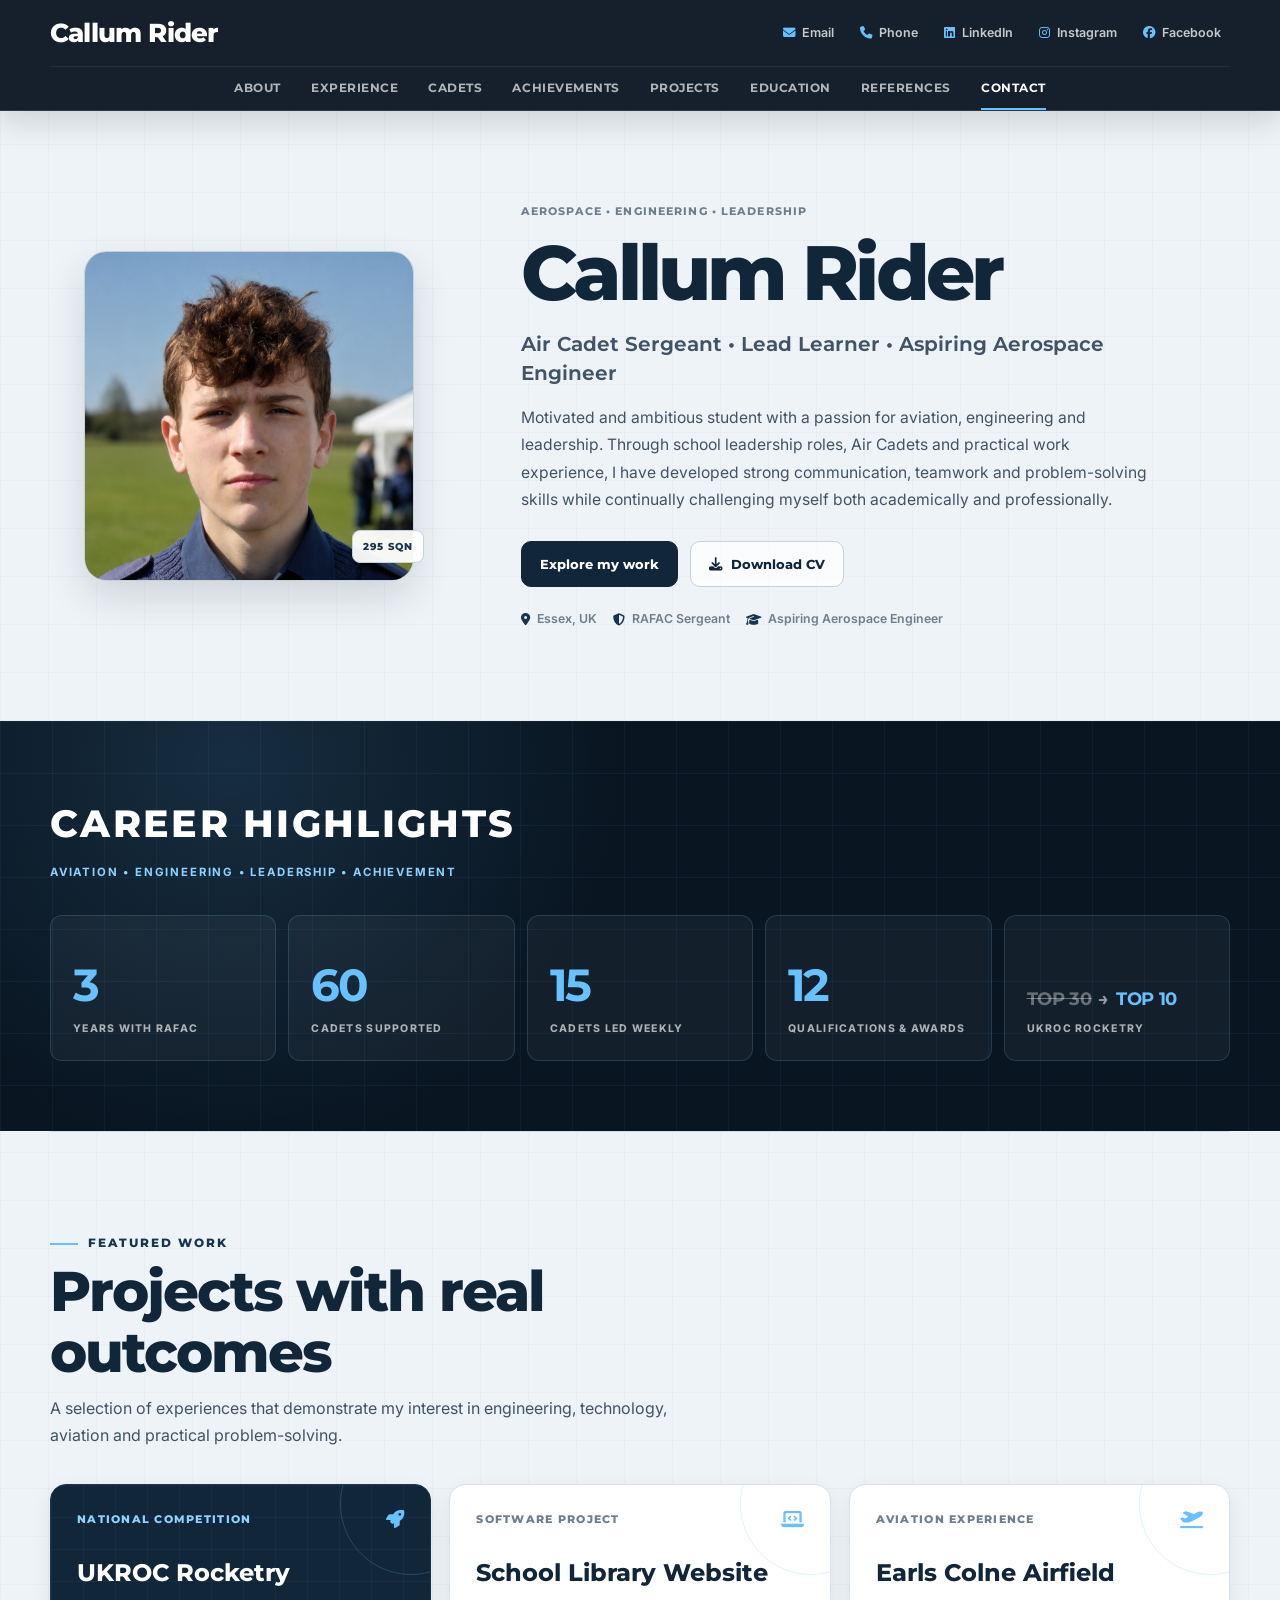
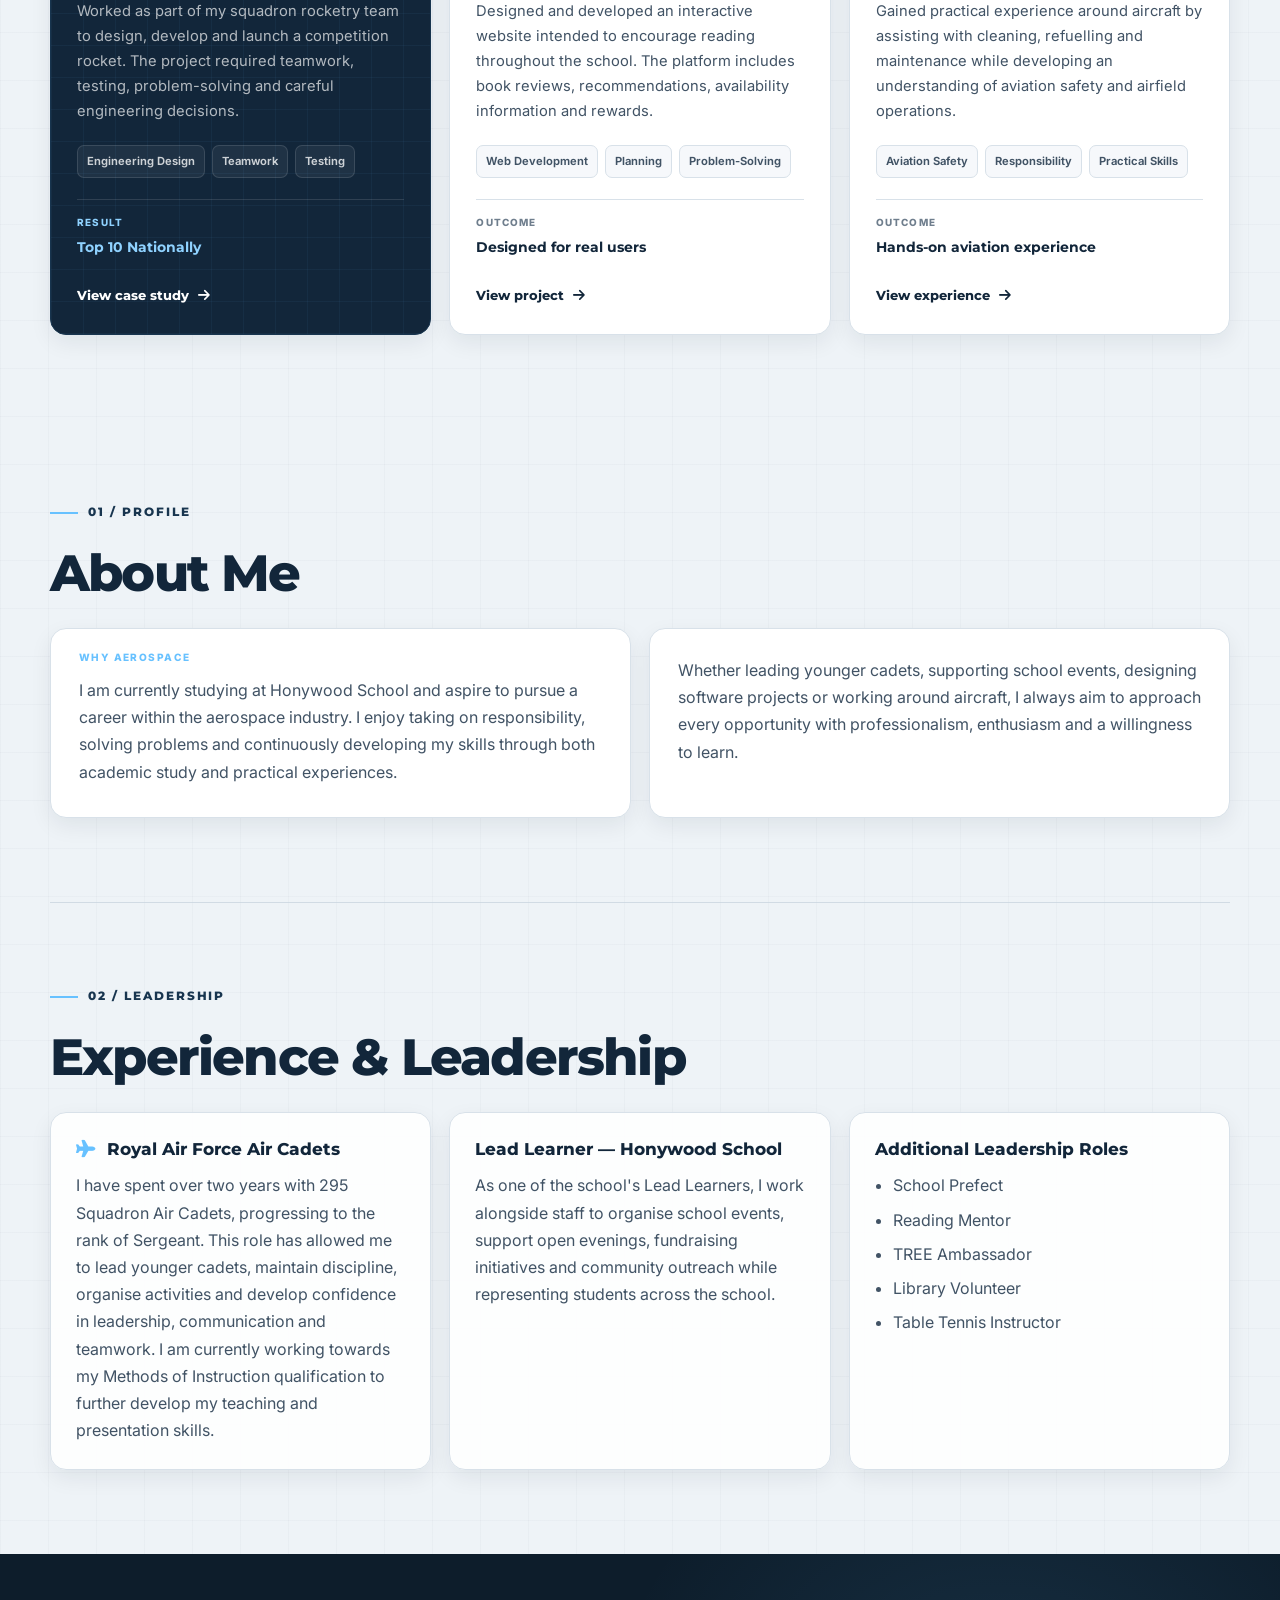
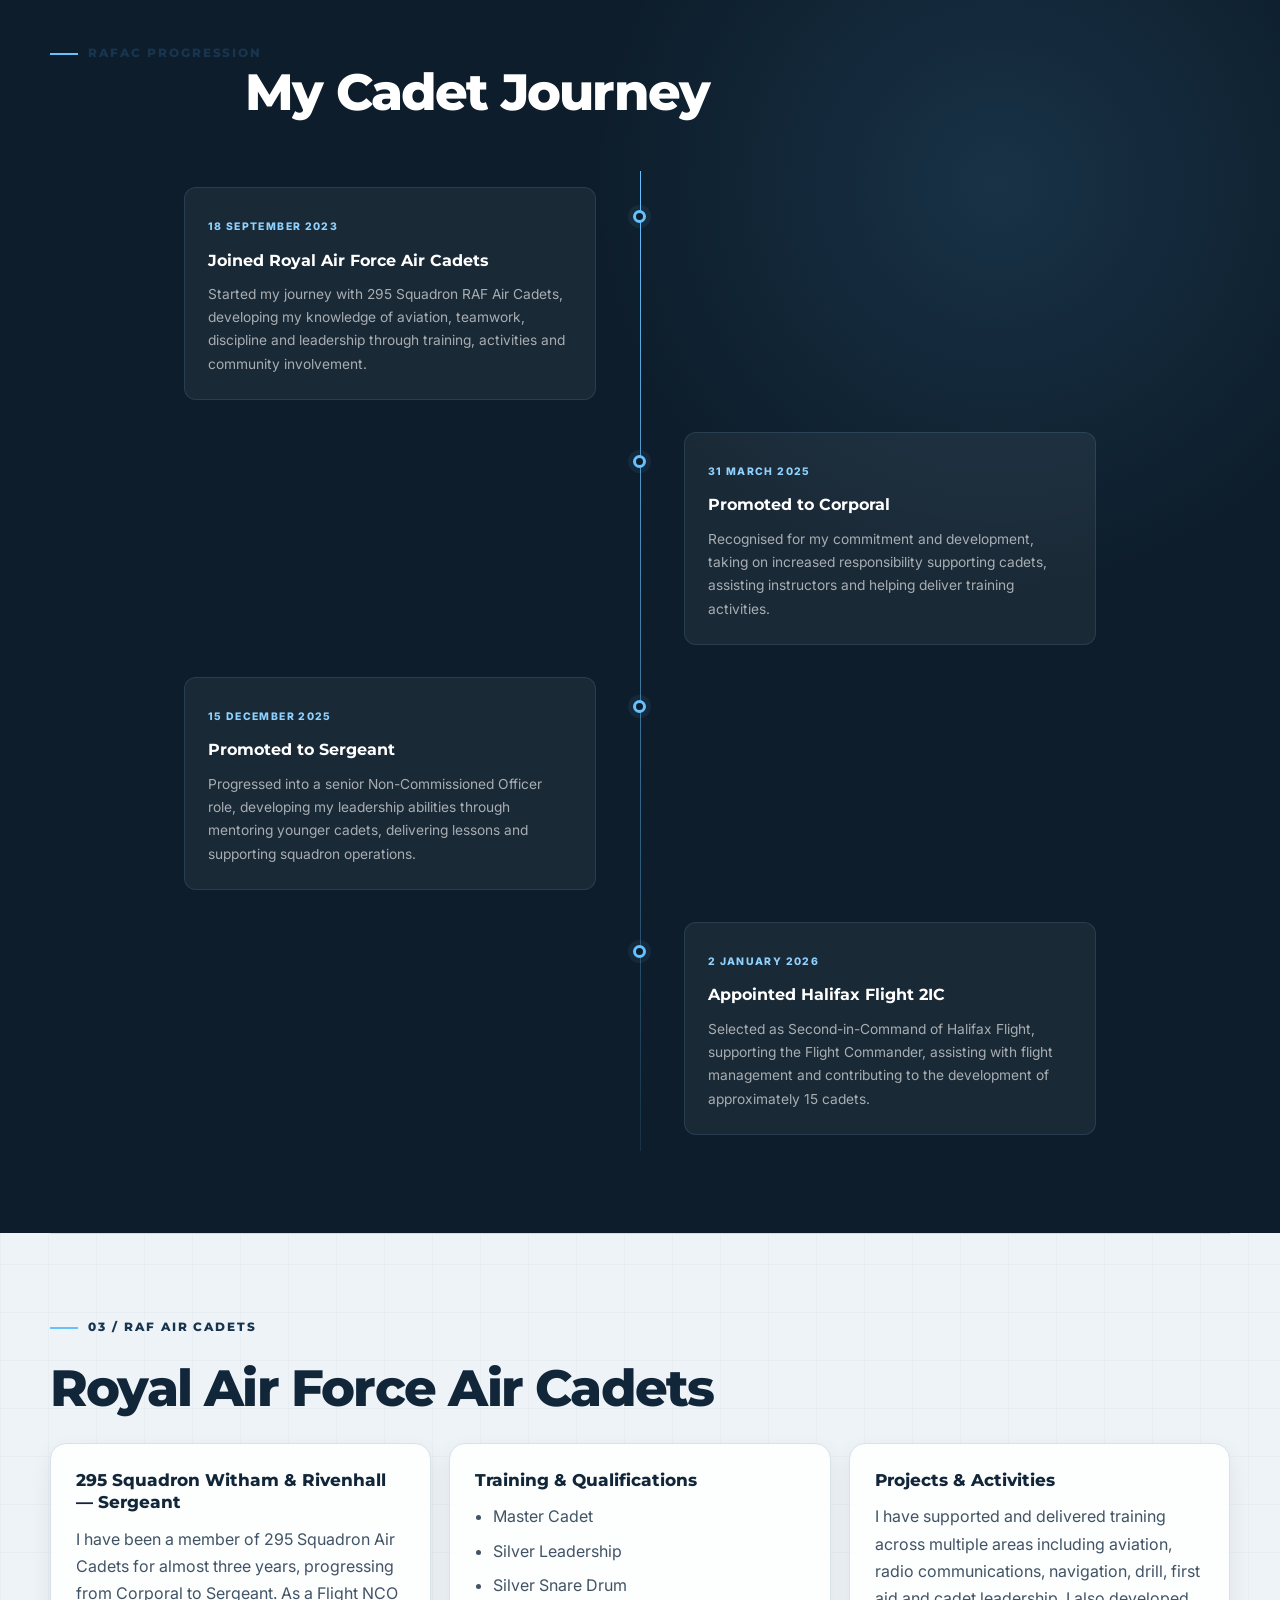
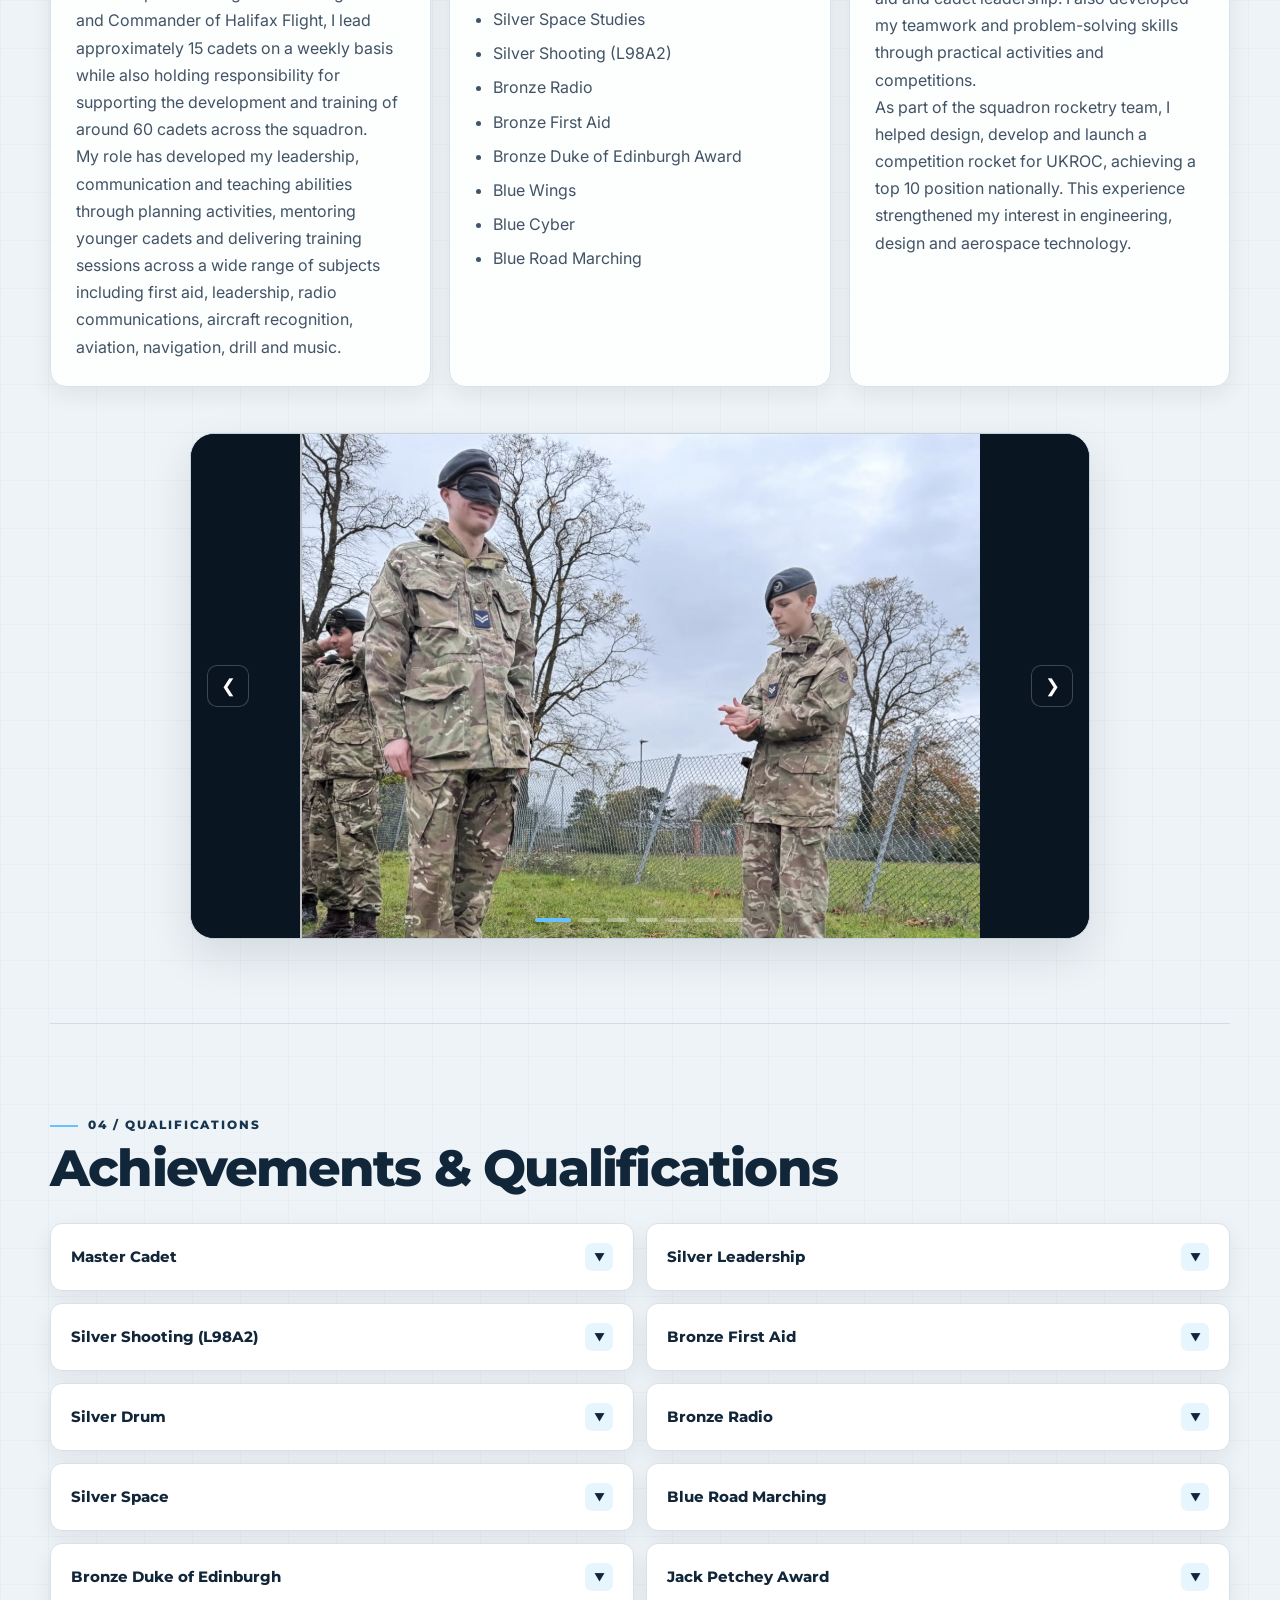
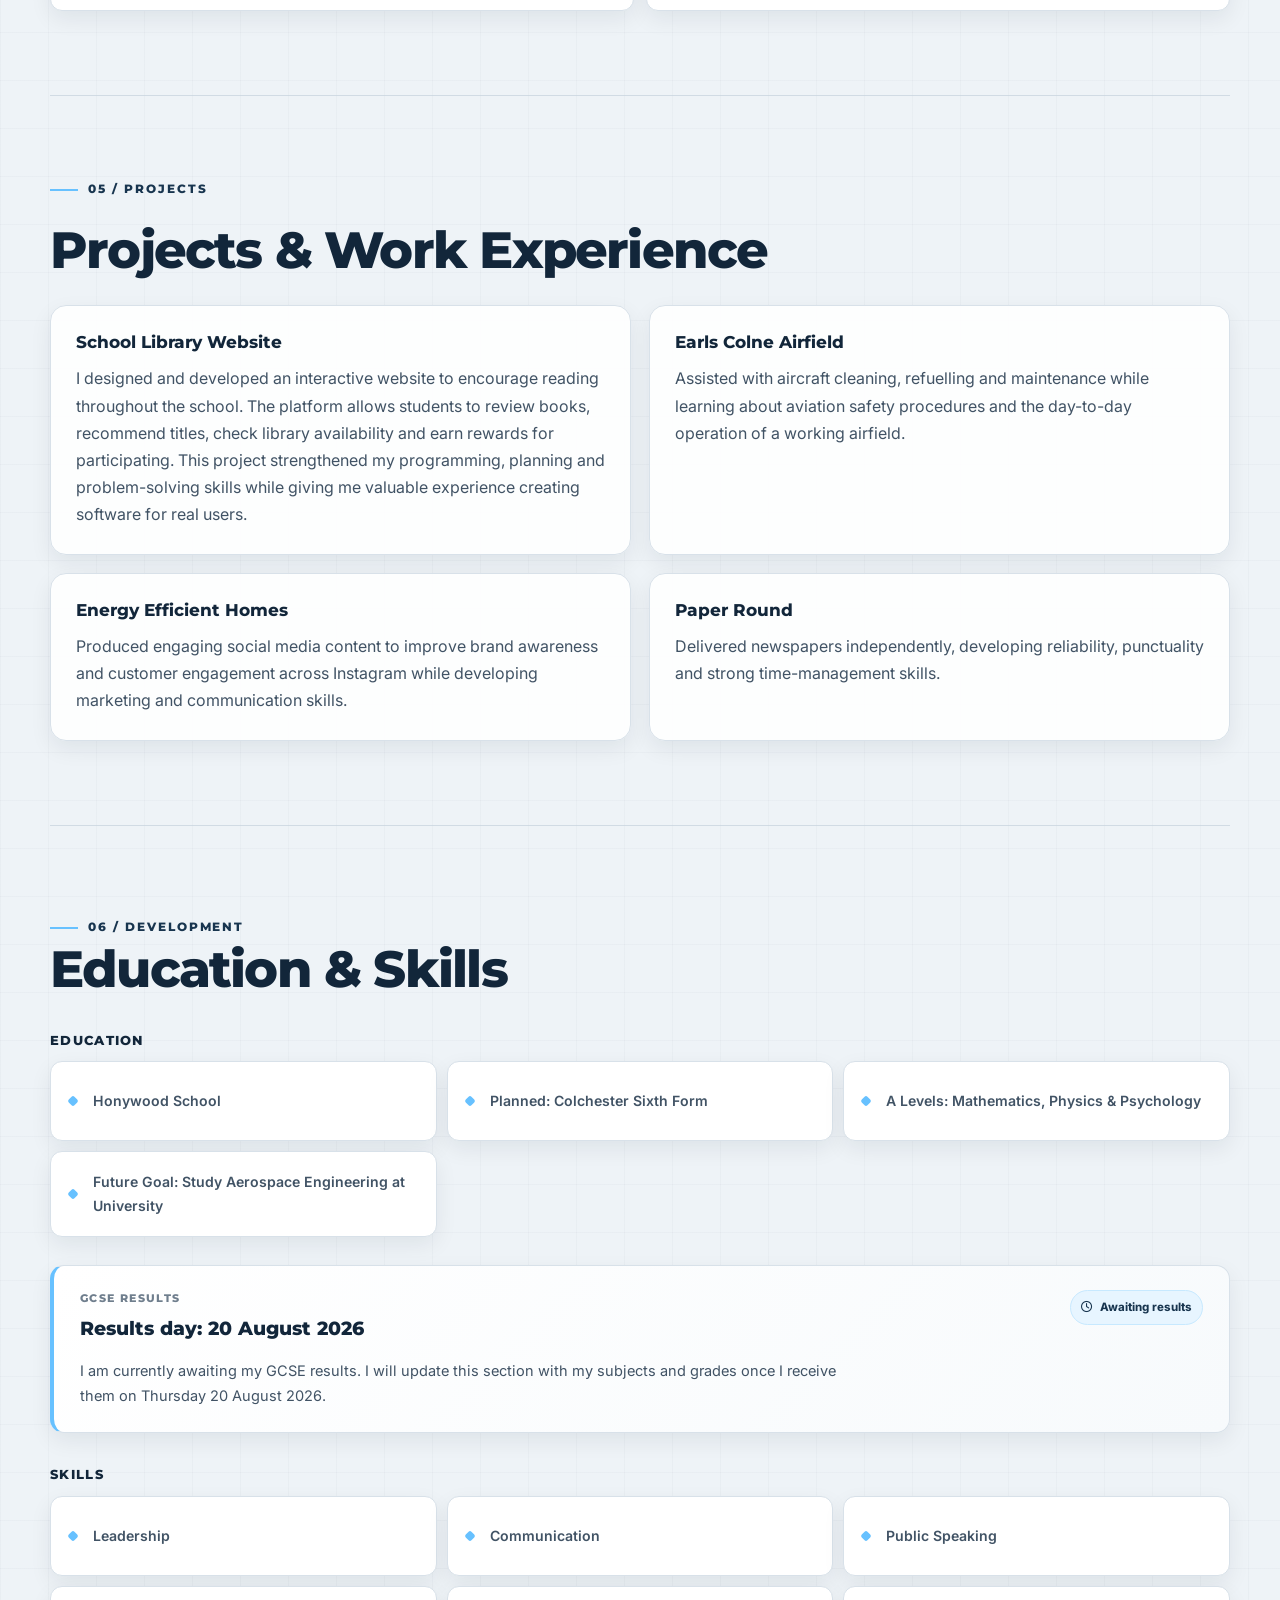
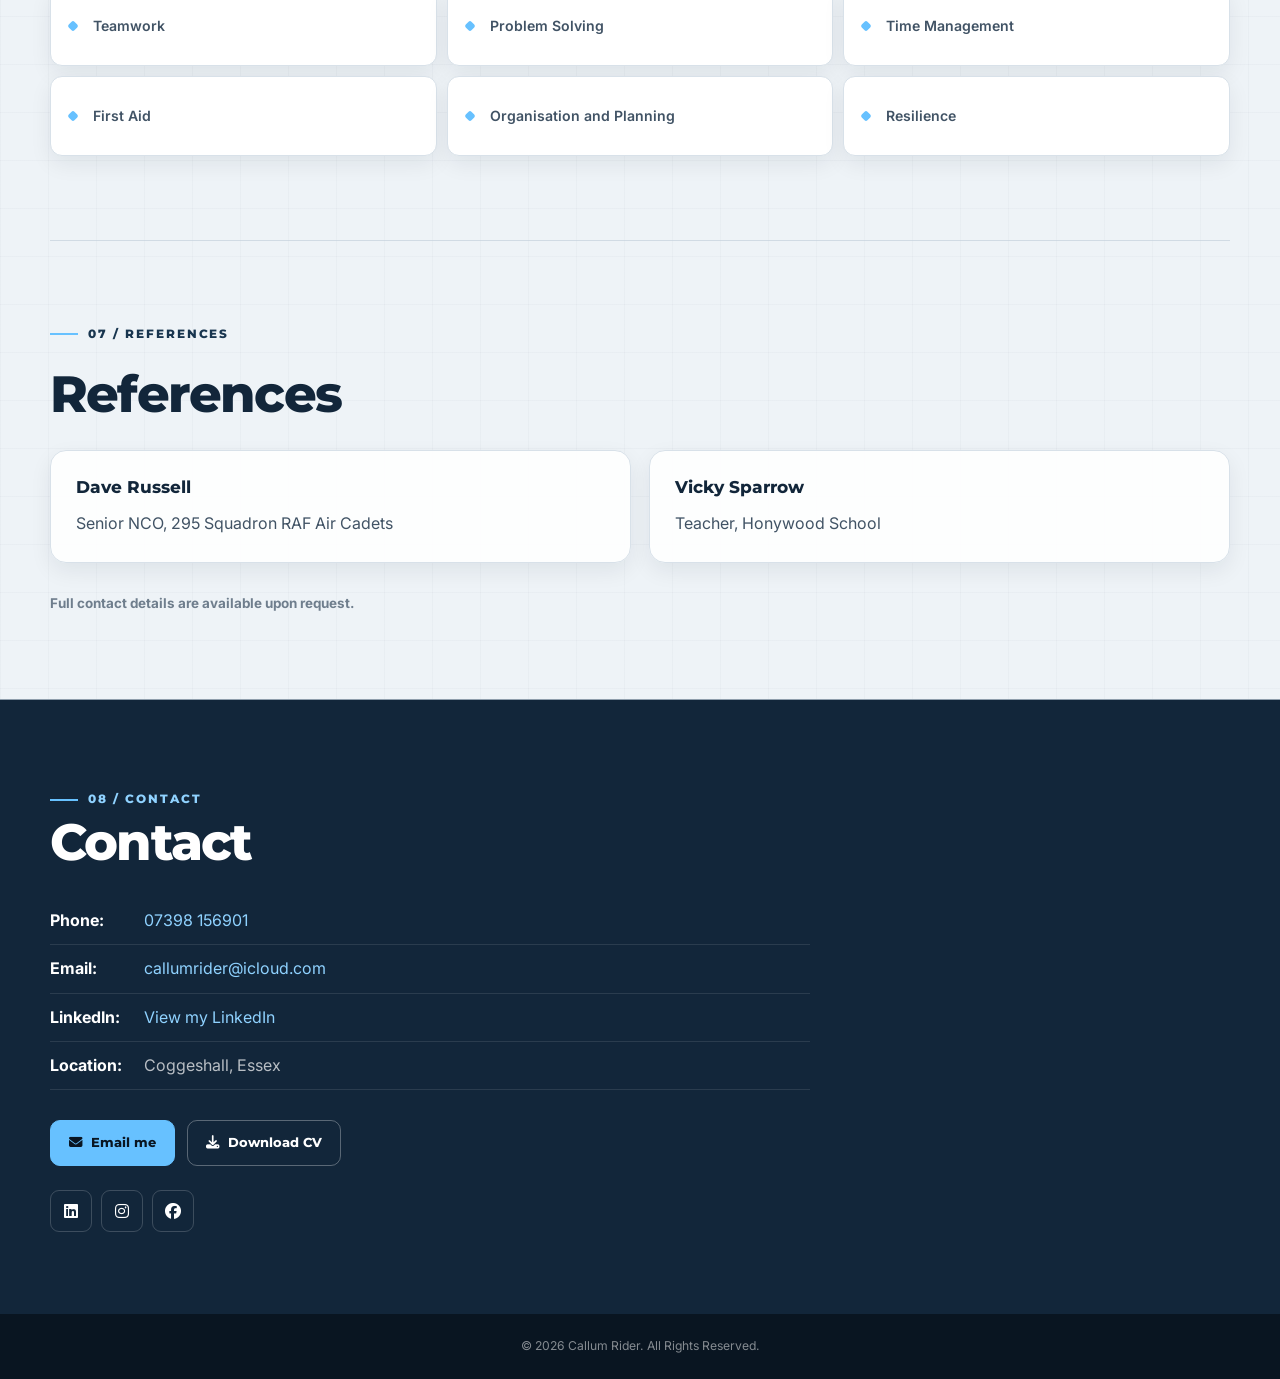
==== index.html @ b577a19c "Add GCSE results panel and soften portfolio hero" ====
<!DOCTYPE html>
<html lang="en">
<head>
    <meta charset="UTF-8">
    <meta name="viewport" content="width=device-width, initial-scale=1.0">

    <title>Callum Rider | Aerospace Engineering Portfolio &amp; CV</title>

    <meta
        name="description"
        content="Official portfolio of Callum Rider: Air Cadet Sergeant, aspiring aerospace engineer, student projects, achievements and CV."
    >
    <meta name="theme-color" content="#12263A">
    <meta name="google-site-verification" content="u2RlVRPJi3lcXqla6L6k4L7_nzGIIr-zaiABlilgezE">

    <link rel="canonical" href="https://callumrider.uk/">
    <link rel="icon" type="image/png" href="./assets/images/logo.png">

    <meta property="og:type" content="website">
    <meta property="og:title" content="Callum Rider | Aerospace Engineering Portfolio">
    <meta
        property="og:description"
        content="A portfolio covering aviation, engineering, leadership, Air Cadets, projects and achievements."
    >
    <meta property="og:url" content="https://callumrider.uk/">
    <meta property="og:image" content="https://callumrider.uk/assets/images/profile-photo2.png">

    <meta name="twitter:card" content="summary_large_image">
    <meta name="twitter:title" content="Callum Rider | Aerospace Engineering Portfolio">
    <meta
        name="twitter:description"
        content="A portfolio covering aviation, engineering, leadership, Air Cadets, projects and achievements."
    >
    <meta name="twitter:image" content="https://callumrider.uk/assets/images/profile-photo2.png">

    <link rel="preconnect" href="https://fonts.googleapis.com">
    <link rel="preconnect" href="https://fonts.gstatic.com" crossorigin>

    <link
        href="https://fonts.googleapis.com/css2?family=Inter:wght@400;500;600&amp;family=Montserrat:wght@500;600;700;800&amp;display=swap"
        rel="stylesheet"
    >
    <link
        rel="stylesheet"
        href="https://cdnjs.cloudflare.com/ajax/libs/font-awesome/6.5.2/css/all.min.css"
    >
    <link href="./assets/style.css?v=31" rel="stylesheet">
    <link href="./assets/refinements-2026-08.css?v=1" rel="stylesheet">

    <!-- Google tag (gtag.js) -->
    <script async src="https://www.googletagmanager.com/gtag/js?id=G-YEVHTNDR7W"></script>
    <script>
        window.dataLayer = window.dataLayer || [];

        function gtag() {
            dataLayer.push(arguments);
        }

        gtag("js", new Date());
        gtag("config", "G-YEVHTNDR7W");
    </script>
</head>

<body>
    <header id="site-header">
        <!-- Desktop header -->
        <div class="site-desktop-header">
            <div class="site-top-row">
                <a class="site-desktop-name" href="#hero" aria-label="Return to the top of the page">
                    Callum Rider
                </a>

                <div class="site-contact-links" aria-label="Contact and social links">
                    <a href="mailto:callumrider@icloud.com">
                        <i class="fa-solid fa-envelope" aria-hidden="true"></i>
                        Email
                    </a>

                    <a href="tel:+447398156901">
                        <i class="fa-solid fa-phone" aria-hidden="true"></i>
                        Phone
                    </a>

                    <a
                        href="https://www.linkedin.com/in/callum-rider-55a797423/"
                        target="_blank"
                        rel="noopener noreferrer"
                    >
                        <i class="fa-brands fa-linkedin" aria-hidden="true"></i>
                        LinkedIn
                    </a>

                    <a href="https://www.instagram.com/ca11um_182/" target="_blank" rel="noopener noreferrer">
                        <i class="fa-brands fa-instagram" aria-hidden="true"></i>
                        Instagram
                    </a>

                    <a href="https://www.facebook.com/profile.php?id=100069324372749" target="_blank" rel="noopener noreferrer">
                        <i class="fa-brands fa-facebook" aria-hidden="true"></i>
                        Facebook
                    </a>
                </div>
            </div>

            <nav class="site-desktop-links" aria-label="Primary navigation">
                <a href="#about">About</a>
                <a href="#experience">Experience</a>
                <a href="#cadets">Cadets</a>
                <a href="#achievements">Achievements</a>
                <a href="#projects">Projects</a>
                <a href="#education">Education</a>
                <a href="#references">References</a>
                <a href="#contact">Contact</a>
            </nav>
        </div>

        <!-- Mobile header -->
        <div class="site-mobile-header">
            <a class="site-mobile-name" href="#hero" aria-label="Return to the top of the page">
                Callum Rider
            </a>

            <button
                class="site-menu-button"
                id="site-menu-button"
                type="button"
                aria-label="Open navigation"
                aria-expanded="false"
                aria-controls="site-mobile-menu"
            >
                <span aria-hidden="true"></span>
                <span aria-hidden="true"></span>
                <span aria-hidden="true"></span>
            </button>

            <nav class="site-mobile-menu" id="site-mobile-menu" aria-label="Mobile navigation">
                <a href="#about">About</a>
                <a href="#experience">Experience</a>
                <a href="#cadets">Cadets</a>
                <a href="#achievements">Achievements</a>
                <a href="#projects">Projects</a>
                <a href="#education">Education</a>
                <a href="#references">References</a>
                <a href="#contact">Contact</a>
            </nav>
        </div>
    </header>

    <main>
        <!-- Hero -->
        <section id="hero" aria-labelledby="hero-title">
            <div class="hero-image">
                <img
                    src="./assets/images/profile-photo2.png"
                    alt="Portrait of Callum Rider"
                    width="260"
                    height="260"
                    fetchpriority="high"
                    decoding="async"
                >
            </div>

            <div class="hero-text">
                <p class="hero-eyebrow">AEROSPACE • ENGINEERING • LEADERSHIP</p>
                <h1 id="hero-title">Callum Rider</h1>

                <h2>
                    Air Cadet Sergeant • Lead Learner • Aspiring Aerospace Engineer
                </h2>

                <p>
                    Motivated and ambitious student with a passion for aviation, engineering and leadership.
                    Through school leadership roles, Air Cadets and practical work experience, I have developed
                    strong communication, teamwork and problem-solving skills while continually challenging
                    myself both academically and professionally.
                </p>

                <div class="hero-actions">
                    <a class="button button-primary" href="#featured-work">Explore my work</a>
                    <a class="button button-secondary" href="./assets/CV.pdf" download="Callum-Rider-CV.pdf">
                        <i class="fa-solid fa-download" aria-hidden="true"></i>
                        Download CV
                    </a>
                </div>

                <div class="hero-meta" aria-label="Profile highlights">
                    <span><i class="fa-solid fa-location-dot" aria-hidden="true"></i> Essex, UK</span>
                    <span><i class="fa-solid fa-shield-halved" aria-hidden="true"></i> RAFAC Sergeant</span>
                    <span><i class="fa-solid fa-graduation-cap" aria-hidden="true"></i> Aspiring Aerospace Engineer</span>
                </div>
            </div>
        </section>

        <!-- Statistics -->
        <section id="stats" aria-labelledby="stats-title">
            <div class="stats-title">
                <h2 id="stats-title">CAREER HIGHLIGHTS</h2>

                <p class="stats-subtitle">
                    AVIATION • ENGINEERING • LEADERSHIP • ACHIEVEMENT
                </p>
            </div>

            <div class="stats-container">
                <div class="stat-card">
                    <h3 class="counter" data-target="3">0</h3>
                    <p>YEARS WITH RAFAC</p>
                </div>

                <div class="stat-card">
                    <h3 class="counter" data-target="60">0</h3>
                    <p>CADETS SUPPORTED</p>
                </div>

                <div class="stat-card">
                    <h3 class="counter" data-target="15">0</h3>
                    <p>CADETS LED WEEKLY</p>
                </div>

                <div class="stat-card">
                    <h3 class="counter" data-target="12">0</h3>
                    <p>QUALIFICATIONS &amp; AWARDS</p>
                </div>

                <div class="stat-card achievement-stat">
                    <h3>
                        <span class="old-result">TOP 30</span>
                        <span class="arrow" aria-hidden="true">→</span>
                        <span class="new-result">TOP 10</span>
                    </h3>

                    <p>UKROC ROCKETRY</p>
                </div>
            </div>
        </section>

        <!-- Featured Work -->
        <section id="featured-work" aria-labelledby="featured-work-title">
            <div class="featured-heading">
                <span class="featured-kicker">FEATURED WORK</span>

                <h2 id="featured-work-title">Projects with real outcomes</h2>

                <p>
                    A selection of experiences that demonstrate my interest in engineering,
                    technology, aviation and practical problem-solving.
                </p>
            </div>

            <div class="featured-grid">
                <!-- UKROC Rocketry -->
                <article class="featured-card featured-card-primary">
                    <div class="featured-card-top">
                        <span class="featured-label">National Competition</span>
                        <i class="fa-solid fa-rocket" aria-hidden="true"></i>
                    </div>

                    <h3>UKROC Rocketry</h3>

                    <p>
                        Worked as part of my squadron rocketry team to design, develop and launch
                        a competition rocket. The project required teamwork, testing,
                        problem-solving and careful engineering decisions.
                    </p>

                    <div class="featured-skills" aria-label="Skills used">
                        <span>Engineering Design</span>
                        <span>Teamwork</span>
                        <span>Testing</span>
                    </div>

                    <div class="featured-result">
                        <span>RESULT</span>
                        <strong>Top 10 Nationally</strong>
                    </div>

                    <button
                        type="button"
                        class="featured-link"
                        id="open-ukroc-case-study"
                        aria-haspopup="dialog"
                        aria-controls="ukroc-case-study"
                    >
                        View case study
                        <i class="fa-solid fa-arrow-right" aria-hidden="true"></i>
                    </button>
                </article>

                <!-- Library Website -->
                <article class="featured-card">
                    <div class="featured-card-top">
                        <span class="featured-label">Software Project</span>
                        <i class="fa-solid fa-laptop-code" aria-hidden="true"></i>
                    </div>

                    <h3>School Library Website</h3>

                    <p>
                        Designed and developed an interactive website intended to encourage
                        reading throughout the school. The platform includes book reviews,
                        recommendations, availability information and rewards.
                    </p>

                    <div class="featured-skills" aria-label="Skills used">
                        <span>Web Development</span>
                        <span>Planning</span>
                        <span>Problem-Solving</span>
                    </div>

                    <div class="featured-result">
                        <span>OUTCOME</span>
                        <strong>Designed for real users</strong>
                    </div>

                    <a class="featured-link" href="#projects">
                        View project
                        <i class="fa-solid fa-arrow-right" aria-hidden="true"></i>
                    </a>
                </article>

                <!-- Airfield Experience -->
                <article class="featured-card">
                    <div class="featured-card-top">
                        <span class="featured-label">Aviation Experience</span>
                        <i class="fa-solid fa-plane-departure" aria-hidden="true"></i>
                    </div>

                    <h3>Earls Colne Airfield</h3>

                    <p>
                        Gained practical experience around aircraft by assisting with cleaning,
                        refuelling and maintenance while developing an understanding of aviation
                        safety and airfield operations.
                    </p>

                    <div class="featured-skills" aria-label="Skills used">
                        <span>Aviation Safety</span>
                        <span>Responsibility</span>
                        <span>Practical Skills</span>
                    </div>

                    <div class="featured-result">
                        <span>OUTCOME</span>
                        <strong>Hands-on aviation experience</strong>
                    </div>

                    <a class="featured-link" href="#projects">
                        View experience
                        <i class="fa-solid fa-arrow-right" aria-hidden="true"></i>
                    </a>
                </article>
            </div>
        </section>

        <!-- UKROC Case Study -->
        <dialog
            class="case-study-dialog"
            id="ukroc-case-study"
            aria-labelledby="ukroc-case-study-title"
            aria-describedby="ukroc-case-study-description"
        >
            <button
                type="button"
                class="case-study-close"
                id="close-ukroc-case-study"
                aria-label="Close UKROC case study"
            >
                <i class="fa-solid fa-xmark" aria-hidden="true"></i>
            </button>

            <div class="case-study-header">
                <span class="case-study-label">NATIONAL ENGINEERING COMPETITION</span>

                <h2 id="ukroc-case-study-title">UKROC Rocketry</h2>

                <p id="ukroc-case-study-description">
                    Designing, developing and launching a competition rocket as part of the
                    295 Squadron RAF Air Cadets rocketry team.
                </p>
            </div>

            <div class="case-study-result">
                <div>
                    <span>FINAL RESULT</span>
                    <strong>Top 10 Nationally</strong>
                </div>

                <i class="fa-solid fa-rocket" aria-hidden="true"></i>
            </div>

            <div class="case-study-gallery">
                <figure class="case-study-main-photo">
                    <img
                        src="./assets/images/ukroc-rocket.jpg"
                        alt="The completed UKROC competition rocket"
                        loading="lazy"
                        decoding="async"
                    >
                    <figcaption>The completed UKROC competition rocket design</figcaption>
                </figure>

                <figure>
                    <img
                        src="./assets/images/ukroc-team.jpg"
                        alt="Members of the squadron UKROC rocketry team"
                        loading="lazy"
                        decoding="async"
                    >
                    <figcaption>Working as part of the squadron rocketry team</figcaption>
                </figure>

                <figure>
                    <img
                        src="./assets/images/ukroc-launch.jpg"
                        alt="The UKROC rocket during launch and testing"
                        loading="lazy"
                        decoding="async"
                    >
                    <figcaption>Rocket launch and testing</figcaption>
                </figure>

                <figure>
                    <img
                        src="./assets/images/ukroc-competition.jpg"
                        alt="The team taking part in the national UKROC competition"
                        loading="lazy"
                        decoding="async"
                    >
                    <figcaption>Taking part in the national UKROC competition</figcaption>
                </figure>
            </div>

            <div class="case-study-grid">
                <article>
                    <span class="case-study-number">01</span>
                    <h3>The Challenge</h3>
                    <p>
                        The team was challenged to develop and launch a competition rocket while
                        meeting the technical requirements of UKROC. This required careful planning,
                        teamwork, testing and the ability to respond when designs or launch
                        preparations needed improving.
                    </p>
                </article>

                <article>
                    <span class="case-study-number">02</span>
                    <h3>My Contribution</h3>
                    <p>
                        I worked alongside other members of the squadron team during the design,
                        development and launch process. I contributed to practical preparation,
                        supported testing and helped the team solve problems as the rocket was
                        prepared for competition.
                    </p>
                </article>

                <article>
                    <span class="case-study-number">03</span>
                    <h3>The Process</h3>
                    <p>
                        The project involved developing ideas, preparing components, checking the
                        rocket before launch and reviewing performance. Each stage required
                        communication, attention to detail and cooperation between members of the team.
                    </p>
                </article>

                <article>
                    <span class="case-study-number">04</span>
                    <h3>What I Learned</h3>
                    <p>
                        The experience strengthened my interest in aerospace engineering and showed
                        me how engineering projects develop through testing and improvement. It also
                        developed my teamwork, resilience and practical problem-solving skills.
                    </p>
                </article>
            </div>

            <div class="case-study-skills">
                <h3>Skills demonstrated</h3>

                <div>
                    <span>Engineering Design</span>
                    <span>Testing</span>
                    <span>Teamwork</span>
                    <span>Problem-Solving</span>
                    <span>Communication</span>
                    <span>Attention to Detail</span>
                </div>
            </div>
        </dialog>

        <!-- About -->
        <section id="about" aria-labelledby="about-title">
            <span class="section-kicker">01 / PROFILE</span>
            <h2 id="about-title">About Me</h2>

            <p>
                I am currently studying at Honywood School and aspire to pursue a career within
                the aerospace industry. I enjoy taking on responsibility, solving problems and
                continuously developing my skills through both academic study and practical experiences.
            </p>

            <p>
                Whether leading younger cadets, supporting school events, designing software projects
                or working around aircraft, I always aim to approach every opportunity with
                professionalism, enthusiasm and a willingness to learn.
            </p>
        </section>

        <!-- Experience -->
        <section id="experience" aria-labelledby="experience-title">
            <span class="section-kicker">02 / LEADERSHIP</span>
            <h2 id="experience-title">Experience &amp; Leadership</h2>

            <article>
                <h3>
                    <i class="fa-solid fa-plane" aria-hidden="true"></i>
                    Royal Air Force Air Cadets
                </h3>

                <p>
                    I have spent over two years with 295 Squadron Air Cadets, progressing to the rank
                    of Sergeant. This role has allowed me to lead younger cadets, maintain discipline,
                    organise activities and develop confidence in leadership, communication and teamwork.
                    I am currently working towards my Methods of Instruction qualification to further
                    develop my teaching and presentation skills.
                </p>
            </article>

            <article>
                <h3>Lead Learner — Honywood School</h3>

                <p>
                    As one of the school's Lead Learners, I work alongside staff to organise school
                    events, support open evenings, fundraising initiatives and community outreach
                    while representing students across the school.
                </p>
            </article>

            <article>
                <h3>Additional Leadership Roles</h3>

                <ul>
                    <li>School Prefect</li>
                    <li>Reading Mentor</li>
                    <li>TREE Ambassador</li>
                    <li>Library Volunteer</li>
                    <li>Table Tennis Instructor</li>
                </ul>
            </article>
        </section>

        <!-- Career Timeline -->
        <section id="timeline" aria-labelledby="timeline-title">
            <span class="section-kicker timeline-kicker">RAFAC PROGRESSION</span>
            <h2 id="timeline-title">My Cadet Journey</h2>

            <div class="timeline-container">
                <div class="timeline-item">
                    <div class="timeline-dot" aria-hidden="true"></div>

                    <div class="timeline-content">
                        <span>18 SEPTEMBER 2023</span>
                        <h3>Joined Royal Air Force Air Cadets</h3>

                        <p>
                            Started my journey with 295 Squadron RAF Air Cadets, developing my knowledge
                            of aviation, teamwork, discipline and leadership through training, activities
                            and community involvement.
                        </p>
                    </div>
                </div>

                <div class="timeline-item">
                    <div class="timeline-dot" aria-hidden="true"></div>

                    <div class="timeline-content">
                        <span>31 MARCH 2025</span>
                        <h3>Promoted to Corporal</h3>

                        <p>
                            Recognised for my commitment and development, taking on increased responsibility
                            supporting cadets, assisting instructors and helping deliver training activities.
                        </p>
                    </div>
                </div>

                <div class="timeline-item">
                    <div class="timeline-dot" aria-hidden="true"></div>

                    <div class="timeline-content">
                        <span>15 DECEMBER 2025</span>
                        <h3>Promoted to Sergeant</h3>

                        <p>
                            Progressed into a senior Non-Commissioned Officer role, developing my leadership
                            abilities through mentoring younger cadets, delivering lessons and supporting
                            squadron operations.
                        </p>
                    </div>
                </div>

                <div class="timeline-item">
                    <div class="timeline-dot" aria-hidden="true"></div>

                    <div class="timeline-content">
                        <span>2 JANUARY 2026</span>
                        <h3>Appointed Halifax Flight 2IC</h3>

                        <p>
                            Selected as Second-in-Command of Halifax Flight, supporting the Flight Commander,
                            assisting with flight management and contributing to the development of
                            approximately 15 cadets.
                        </p>
                    </div>
                </div>
            </div>
        </section>

        <!-- Cadets -->
        <section id="cadets" aria-labelledby="cadets-title">
            <span class="section-kicker">03 / RAF AIR CADETS</span>
            <h2 id="cadets-title">Royal Air Force Air Cadets</h2>

            <article>
                <h3>295 Squadron Witham &amp; Rivenhall — Sergeant</h3>

                <p>
                    I have been a member of 295 Squadron Air Cadets for almost three years, progressing
                    from Corporal to Sergeant. As a Flight NCO and Commander of Halifax Flight, I lead
                    approximately 15 cadets on a weekly basis while also holding responsibility for
                    supporting the development and training of around 60 cadets across the squadron.
                </p>

                <p>
                    My role has developed my leadership, communication and teaching abilities through
                    planning activities, mentoring younger cadets and delivering training sessions across
                    a wide range of subjects including first aid, leadership, radio communications,
                    aircraft recognition, aviation, navigation, drill and music.
                </p>
            </article>

            <article>
                <h3>Training &amp; Qualifications</h3>

                <ul>
                    <li>Master Cadet</li>
                    <li>Silver Leadership</li>
                    <li>Silver Snare Drum</li>
                    <li>Silver Space Studies</li>
                    <li>Silver Shooting (L98A2)</li>
                    <li>Bronze Radio</li>
                    <li>Bronze First Aid</li>
                    <li>Bronze Duke of Edinburgh Award</li>
                    <li>Blue Wings</li>
                    <li>Blue Cyber</li>
                    <li>Blue Road Marching</li>
                </ul>
            </article>

            <article>
                <h3>Projects &amp; Activities</h3>

                <p>
                    I have supported and delivered training across multiple areas including aviation,
                    radio communications, navigation, drill, first aid and cadet leadership. I also
                    developed my teamwork and problem-solving skills through practical activities
                    and competitions.
                </p>

                <p>
                    As part of the squadron rocketry team, I helped design, develop and launch a
                    competition rocket for UKROC, achieving a top 10 position nationally. This experience
                    strengthened my interest in engineering, design and aerospace technology.
                </p>
            </article>

            <div class="cadet-carousel" aria-label="Cadet activity photo carousel">
                <div class="carousel-track" id="carousel-track">
                    <img
                        src="./assets/images/cadet1.jpg"
                        alt="Callum taking part in an Air Cadet activity"
                        loading="lazy"
                        decoding="async"
                    >
                    <img
                        src="./assets/images/cadet2.jpg"
                        alt="Air Cadet training activity"
                        loading="lazy"
                        decoding="async"
                    >
                    <img
                        src="./assets/images/cadet3.jpg"
                        alt="Air Cadets taking part in a squadron activity"
                        loading="lazy"
                        decoding="async"
                    >
                    <img
                        src="./assets/images/cadet4.jpg"
                        alt="Callum during an Air Cadet event"
                        loading="lazy"
                        decoding="async"
                    >
                    <img
                        src="./assets/images/cadet5.jpg"
                        alt="Air Cadet team activity"
                        loading="lazy"
                        decoding="async"
                    >
                    <img
                        src="./assets/images/cadet6.jpg"
                        alt="Air Cadet training and development"
                        loading="lazy"
                        decoding="async"
                    >
                    <img
                        src="./assets/images/cadet7.jpg"
                        alt="Callum and fellow Air Cadets"
                        loading="lazy"
                        decoding="async"
                    >
                </div>

                <button
                    class="carousel-arrow left"
                    type="button"
                    aria-label="Show previous cadet photo"
                    onclick="window.changePhoto(-1)"
                >
                    ❮
                </button>

                <button
                    class="carousel-arrow right"
                    type="button"
                    aria-label="Show next cadet photo"
                    onclick="window.changePhoto(1)"
                >
                    ❯
                </button>

                <div class="carousel-dots" id="carousel-dots" aria-label="Choose a cadet photo"></div>
            </div>
        </section>

        <!-- Achievements -->
        <section id="achievements" aria-labelledby="achievements-title">
            <span class="section-kicker">04 / QUALIFICATIONS</span>
            <h2 id="achievements-title">Achievements &amp; Qualifications</h2>

            <div class="achievement-grid">
                <div class="achievement-card">
                    <button class="achievement-toggle" type="button" aria-expanded="false">
                        <h3>Master Cadet</h3>
                        <span aria-hidden="true">▼</span>
                    </button>

                    <div class="achievement-info">
                        <p>
                            Achieving Master Cadet required completing the highest level of academic
                            training available within the Royal Air Force Air Cadets. It involved studying
                            subjects including aviation, navigation, leadership, space and aircraft
                            operations before passing a series of examinations. Reaching this level
                            demonstrates my commitment to continuous learning, my ability to absorb
                            complex technical information and my determination to achieve long-term goals.
                        </p>
                    </div>
                </div>

                <div class="achievement-card">
                    <button class="achievement-toggle" type="button" aria-expanded="false">
                        <h3>Silver Leadership</h3>
                        <span aria-hidden="true">▼</span>
                    </button>

                    <div class="achievement-info">
                        <p>
                            Silver Leadership challenged me to lead teams through practical tasks while
                            making decisions under pressure and adapting to changing situations. It
                            strengthened my communication, organisation and confidence, while teaching
                            me how to motivate others, remain calm when plans change and evaluate my own
                            performance to improve as a leader.
                        </p>
                    </div>
                </div>

                <div class="achievement-card">
                    <button class="achievement-toggle" type="button" aria-expanded="false">
                        <h3>Silver Shooting (L98A2)</h3>
                        <span aria-hidden="true">▼</span>
                    </button>

                    <div class="achievement-info">
                        <p>
                            Achieving Silver Shooting required demonstrating safe weapon handling alongside
                            consistent accuracy and discipline on the range. It taught me the importance of
                            concentration, attention to detail and following procedures precisely, while
                            reinforcing the need to remain calm and focused even in high-pressure environments.
                        </p>
                    </div>
                </div>

                <div class="achievement-card">
                    <button class="achievement-toggle" type="button" aria-expanded="false">
                        <h3>Bronze First Aid</h3>
                        <span aria-hidden="true">▼</span>
                    </button>

                    <div class="achievement-info">
                        <p>
                            This qualification provided practical training in responding to emergency
                            situations, including assessing casualties, performing CPR and treating a range
                            of common injuries. It has given me the confidence to remain calm under pressure,
                            make informed decisions and provide assistance to others when it is needed most.
                        </p>
                    </div>
                </div>

                <div class="achievement-card">
                    <button class="achievement-toggle" type="button" aria-expanded="false">
                        <h3>Silver Drum</h3>
                        <span aria-hidden="true">▼</span>
                    </button>

                    <div class="achievement-info">
                        <p>
                            Earning Silver Drum involved developing advanced musical ability while performing
                            as part of a disciplined team during parades, ceremonial events and public
                            performances. It strengthened my teamwork, coordination, self-discipline and
                            commitment through regular practice and maintaining high performance standards.
                        </p>
                    </div>
                </div>

                <div class="achievement-card">
                    <button class="achievement-toggle" type="button" aria-expanded="false">
                        <h3>Bronze Radio</h3>
                        <span aria-hidden="true">▼</span>
                    </button>

                    <div class="achievement-info">
                        <p>
                            Bronze Radio introduced me to the principles of radio communication, message
                            handling and operating procedures used within the Air Cadets. It developed my
                            understanding of clear communication, technical equipment and the importance
                            of accuracy when passing information between people and teams.
                        </p>
                    </div>
                </div>

                <div class="achievement-card">
                    <button class="achievement-toggle" type="button" aria-expanded="false">
                        <h3>Silver Space</h3>
                        <span aria-hidden="true">▼</span>
                    </button>

                    <div class="achievement-info">
                        <p>
                            Silver Space Studies expanded my understanding of astronomy, space exploration,
                            satellites and modern aerospace technology through independent study and
                            assessment. Completing this award reinforced my interest in engineering and
                            aviation while developing my ability to research technical topics and apply
                            scientific knowledge.
                        </p>
                    </div>
                </div>

                <div class="achievement-card">
                    <button class="achievement-toggle" type="button" aria-expanded="false">
                        <h3>Blue Road Marching</h3>
                        <span aria-hidden="true">▼</span>
                    </button>

                    <div class="achievement-info">
                        <p>
                            Completing Blue Road Marching required determination, resilience and teamwork
                            while carrying equipment over long distances. It demonstrated the importance
                            of perseverance, maintaining a positive attitude and supporting those around me,
                            even when faced with physically demanding challenges.
                        </p>
                    </div>
                </div>

                <div class="achievement-card">
                    <button class="achievement-toggle" type="button" aria-expanded="false">
                        <h3>Bronze Duke of Edinburgh</h3>
                        <span aria-hidden="true">▼</span>
                    </button>

                    <div class="achievement-info">
                        <p>
                            Completing the Bronze Duke of Edinburgh Award involved volunteering, learning
                            a new skill, improving my physical fitness and completing an expedition as part
                            of a team. The experience strengthened my independence, resilience, planning
                            and teamwork while encouraging me to step outside my comfort zone and develop
                            valuable life skills.
                        </p>
                    </div>
                </div>

                <div class="achievement-card">
                    <button class="achievement-toggle" type="button" aria-expanded="false">
                        <h3>Jack Petchey Award</h3>
                        <span aria-hidden="true">▼</span>
                    </button>

                    <div class="achievement-info">
                        <p>
                            Receiving the Jack Petchey Achievement Award was a privilege as it recognised
                            the positive contribution I have made within my squadron. Being nominated by
                            others made the award especially meaningful, reflecting my commitment to
                            helping those around me, setting a positive example and consistently
                            contributing to the wider cadet community.
                        </p>
                    </div>
                </div>
            </div>
        </section>

        <!-- Projects -->
        <section id="projects" aria-labelledby="projects-title">
            <span class="section-kicker">05 / PROJECTS</span>
            <h2 id="projects-title">Projects &amp; Work Experience</h2>

            <article>
                <h3>School Library Website</h3>
                <p>
                    I designed and developed an interactive website to encourage reading throughout
                    the school. The platform allows students to review books, recommend titles,
                    check library availability and earn rewards for participating. This project
                    strengthened my programming, planning and problem-solving skills while giving
                    me valuable experience creating software for real users.
                </p>
            </article>

            <article>
                <h3>Earls Colne Airfield</h3>
                <p>
                    Assisted with aircraft cleaning, refuelling and maintenance while learning
                    about aviation safety procedures and the day-to-day operation of a working airfield.
                </p>
            </article>

            <article>
                <h3>Energy Efficient Homes</h3>
                <p>
                    Produced engaging social media content to improve brand awareness and customer
                    engagement across Instagram while developing marketing and communication skills.
                </p>
            </article>

            <article>
                <h3>Paper Round</h3>
                <p>
                    Delivered newspapers independently, developing reliability, punctuality and
                    strong time-management skills.
                </p>
            </article>
        </section>

        <!-- Education -->
        <section id="education" aria-labelledby="education-title">
            <span class="section-kicker">06 / DEVELOPMENT</span>
            <h2 id="education-title">Education &amp; Skills</h2>

            <h3>Education</h3>
            <ul>
                <li>Honywood School</li>
                <li>Planned: Colchester Sixth Form</li>
                <li>A Levels: Mathematics, Physics &amp; Psychology</li>
                <li>Future Goal: Study Aerospace Engineering at University</li>
            </ul>

            <section class="gcse-results-card" aria-labelledby="gcse-results-title">
                <div class="gcse-results-header">
                    <div>
                        <span class="gcse-results-kicker">GCSE RESULTS</span>
                        <h3 id="gcse-results-title">Results day: 20 August 2026</h3>
                    </div>

                    <span class="gcse-status">
                        <i class="fa-regular fa-clock" aria-hidden="true"></i>
                        Awaiting results
                    </span>
                </div>

                <p>
                    I am currently awaiting my GCSE results. I will update this section with my
                    subjects and grades once I receive them on Thursday 20 August 2026.
                </p>
            </section>

            <h3>Skills</h3>
            <ul>
                <li>Leadership</li>
                <li>Communication</li>
                <li>Public Speaking</li>
                <li>Teamwork</li>
                <li>Problem Solving</li>
                <li>Time Management</li>
                <li>First Aid</li>
                <li>Organisation and Planning</li>
                <li>Resilience</li>
            </ul>
        </section>

        <!-- References -->
        <section id="references" aria-labelledby="references-title">
            <span class="section-kicker">07 / REFERENCES</span>
            <h2 id="references-title">References</h2>

            <article>
                <h3>Dave Russell</h3>
                <p>Senior NCO, 295 Squadron RAF Air Cadets</p>
            </article>

            <article>
                <h3>Vicky Sparrow</h3>
                <p>Teacher, Honywood School</p>
            </article>

            <p>
                <strong>Full contact details are available upon request.</strong>
            </p>
        </section>

        <!-- Contact -->
        <section id="contact" aria-labelledby="contact-title">
            <span class="section-kicker">08 / CONTACT</span>
            <h2 id="contact-title">Contact</h2>

            <p>
                <strong>Phone:</strong>
                <a href="tel:+447398156901">07398 156901</a>
            </p>

            <p>
                <strong>Email:</strong>
                <a href="mailto:callumrider@icloud.com">callumrider@icloud.com</a>
            </p>

            <p>
                <strong>LinkedIn:</strong>
                <a
                    href="https://www.linkedin.com/in/callum-rider-55a797423/"
                    target="_blank"
                    rel="noopener noreferrer"
                >
                    View my LinkedIn
                </a>
            </p>

            <p><strong>Location:</strong> Coggeshall, Essex</p>

            <div class="contact-actions">
                <a class="button button-primary" href="mailto:callumrider@icloud.com">
                    <i class="fa-solid fa-envelope" aria-hidden="true"></i> Email me
                </a>
                <a class="button button-secondary" href="./assets/CV.pdf" download="Callum-Rider-CV.pdf">
                    <i class="fa-solid fa-download" aria-hidden="true"></i> Download CV
                </a>
            </div>

            <div class="contact-socials" aria-label="Social links">
                <a href="https://www.linkedin.com/in/callum-rider-55a797423/" target="_blank" rel="noopener noreferrer" aria-label="LinkedIn"><i class="fa-brands fa-linkedin" aria-hidden="true"></i></a>
                <a href="https://www.instagram.com/ca11um_182/" target="_blank" rel="noopener noreferrer" aria-label="Instagram"><i class="fa-brands fa-instagram" aria-hidden="true"></i></a>
                <a href="https://www.facebook.com/profile.php?id=100069324372749" target="_blank" rel="noopener noreferrer" aria-label="Facebook"><i class="fa-brands fa-facebook" aria-hidden="true"></i></a>
            </div>
        </section>
    </main>

    <footer>
        <p>&copy; 2026 Callum Rider. All Rights Reserved.</p>
    </footer>

    <script src="./assets/script.js"></script>
</body>
</html>
---- assets/style.css ----
:root {
    --navy-950: #091521;
    --navy-900: #0d1d2b;
    --navy-800: #12263a;
    --navy-700: #18354f;
    --blue-500: #67c1ff;
    --blue-400: #8fd2ff;
    --blue-100: #e7f5ff;
    --ink-900: #152331;
    --ink-700: #415365;
    --ink-500: #6f7e8d;
    --surface: #ffffff;
    --surface-soft: #f6f8fb;
    --page: #eef3f7;
    --line: #d8e1e9;
    --line-strong: #c5d2dd;
    --shadow-sm: 0 8px 22px rgba(13, 29, 43, 0.07);
    --shadow-md: 0 18px 44px rgba(13, 29, 43, 0.11);
    --radius-sm: 10px;
    --radius-md: 16px;
    --radius-lg: 24px;
    --content: 1180px;
    --header-offset: 112px;
}

* {
    box-sizing: border-box;
    margin: 0;
    padding: 0;
}

html {
    scroll-behavior: smooth;
    scroll-padding-top: var(--header-offset);
}

body {
    min-width: 320px;
    background:
        linear-gradient(rgba(18, 38, 58, 0.025) 1px, transparent 1px),
        linear-gradient(90deg, rgba(18, 38, 58, 0.025) 1px, transparent 1px),
        var(--page);
    background-size: 48px 48px;
    color: var(--ink-900);
    font-family: "Inter", Arial, sans-serif;
    line-height: 1.7;
    text-rendering: optimizeLegibility;
}

body.dialog-open {
    overflow: hidden;
}

img {
    display: block;
    max-width: 100%;
}

button,
a {
    -webkit-tap-highlight-color: transparent;
}

button,
input,
textarea,
select {
    font: inherit;
}

button {
    cursor: pointer;
}

a {
    color: inherit;
}

:focus-visible {
    outline: 3px solid var(--blue-500);
    outline-offset: 4px;
}

::selection {
    background: var(--blue-500);
    color: var(--navy-950);
}

/* ==================================================
   HEADER
================================================== */

#site-header {
    position: sticky;
    top: 0;
    z-index: 1000;
    color: #fff;
    background: rgba(9, 21, 33, 0.95);
    border-bottom: 1px solid rgba(143, 210, 255, 0.16);
    box-shadow: 0 10px 30px rgba(5, 14, 22, 0.15);
    backdrop-filter: blur(18px);
    -webkit-backdrop-filter: blur(18px);
}

.site-desktop-header {
    display: block;
}

.site-top-row,
.site-desktop-links {
    width: min(var(--content), calc(100% - 48px));
    margin: 0 auto;
}

.site-top-row {
    min-height: 66px;
    display: flex;
    align-items: center;
    justify-content: space-between;
    gap: 28px;
}

.site-desktop-name,
.site-mobile-name {
    color: #fff;
    text-decoration: none;
    font-family: "Montserrat", Arial, sans-serif;
    font-weight: 800;
    letter-spacing: -0.03em;
}

.site-desktop-name {
    position: relative;
    font-size: 1.65rem;
}

.site-desktop-name::after {
    content: "CR / 26";
    position: absolute;
    left: calc(100% + 14px);
    top: 50%;
    transform: translateY(-50%);
    color: var(--blue-500);
    font-size: 0.62rem;
    font-weight: 700;
    letter-spacing: 0.18em;
    white-space: nowrap;
}

.site-contact-links {
    display: flex;
    align-items: center;
    justify-content: flex-end;
    gap: 8px;
}

.site-contact-links a {
    display: inline-flex;
    align-items: center;
    gap: 7px;
    padding: 7px 9px;
    border-radius: 8px;
    color: rgba(255, 255, 255, 0.76);
    text-decoration: none;
    font-size: 0.78rem;
    font-weight: 600;
    transition: color 180ms ease, background 180ms ease;
}

.site-contact-links a:hover {
    color: #fff;
    background: rgba(103, 193, 255, 0.1);
}

.site-contact-links i {
    color: var(--blue-500);
}

.site-desktop-links {
    min-height: 43px;
    display: flex;
    align-items: center;
    justify-content: center;
    gap: clamp(17px, 2.35vw, 34px);
    border-top: 1px solid rgba(255, 255, 255, 0.06);
}

.site-desktop-links a {
    position: relative;
    display: inline-flex;
    align-items: center;
    min-height: 43px;
    color: rgba(255, 255, 255, 0.67);
    text-decoration: none;
    font-family: "Montserrat", Arial, sans-serif;
    font-size: 0.72rem;
    font-weight: 700;
    letter-spacing: 0.045em;
    text-transform: uppercase;
    transition: color 180ms ease;
}

.site-desktop-links a::after {
    content: "";
    position: absolute;
    left: 0;
    right: 0;
    bottom: 0;
    height: 2px;
    background: var(--blue-500);
    transform: scaleX(0);
    transform-origin: center;
    transition: transform 180ms ease;
}

.site-desktop-links a:hover,
.site-desktop-links a.active {
    color: #fff;
}

.site-desktop-links a:hover::after,
.site-desktop-links a.active::after {
    transform: scaleX(1);
}

.site-mobile-header {
    display: none;
}

/* ==================================================
   GLOBAL SECTION SYSTEM
================================================== */

main > section {
    position: relative;
    width: min(var(--content), calc(100% - 48px));
    margin: 0 auto;
    padding: 84px 0;
    scroll-margin-top: var(--header-offset);
}

main > section + section:not(#stats):not(#timeline) {
    border-top: 1px solid rgba(197, 210, 221, 0.7);
}

main > section > h2,
.featured-heading h2,
.case-study-header h2 {
    color: var(--navy-800);
    font-family: "Montserrat", Arial, sans-serif;
    font-weight: 800;
    letter-spacing: -0.035em;
}

main > section > h2 {
    max-width: 790px;
    margin: 4px 0 32px;
    font-size: clamp(2rem, 4vw, 3.25rem);
    line-height: 1.08;
}

.section-kicker,
.featured-kicker,
.case-study-label {
    display: inline-flex;
    align-items: center;
    gap: 10px;
    color: var(--navy-700);
    font-family: "Montserrat", Arial, sans-serif;
    font-size: 0.72rem;
    font-weight: 800;
    letter-spacing: 0.17em;
    text-transform: uppercase;
}

.section-kicker::before,
.featured-kicker::before,
.case-study-label::before {
    content: "";
    width: 28px;
    height: 2px;
    background: var(--blue-500);
}

main > section p {
    color: var(--ink-700);
}

main > section article h3,
.achievement-card h3 {
    color: var(--navy-800);
    font-family: "Montserrat", Arial, sans-serif;
    font-size: 1.08rem;
    font-weight: 750;
    line-height: 1.3;
}

main > section article {
    background: rgba(255, 255, 255, 0.9);
    border: 1px solid var(--line);
    border-radius: var(--radius-md);
    box-shadow: var(--shadow-sm);
}

main > section article,
.achievement-card,
.featured-card {
    transition: transform 180ms ease, border-color 180ms ease, box-shadow 180ms ease;
}

main > section article:hover,
.achievement-card:hover,
.featured-card:hover {
    transform: translateY(-3px);
    border-color: #b4dffc;
    box-shadow: var(--shadow-md);
}

/* ==================================================
   HERO
================================================== */

#hero {
    min-height: min(700px, calc(100vh - var(--header-offset)));
    display: grid;
    grid-template-columns: minmax(280px, 0.8fr) minmax(480px, 1.35fr);
    align-items: center;
    gap: clamp(48px, 7vw, 92px);
    padding-top: 74px;
    padding-bottom: 74px;
    border-top: 0;
}

#hero::before {
    content: "";
    position: absolute;
    z-index: -1;
    width: 440px;
    height: 440px;
    left: -145px;
    top: 50%;
    transform: translateY(-50%);
    border: 1px solid rgba(103, 193, 255, 0.28);
    border-radius: 50%;
    box-shadow:
        0 0 0 55px rgba(103, 193, 255, 0.035),
        0 0 0 110px rgba(103, 193, 255, 0.02);
}

.hero-image {
    position: relative;
    width: min(100%, 350px);
    margin: 0 auto;
}

.hero-image::before {
    content: "";
    position: absolute;
    left: -18px;
    top: -18px;
    width: 82px;
    height: 82px;
    border-top: 3px solid var(--blue-500);
    border-left: 3px solid var(--blue-500);
}

.hero-image::after {
    content: "295 SQN";
    position: absolute;
    right: -18px;
    bottom: 24px;
    padding: 8px 11px;
    color: #fff;
    background: var(--navy-800);
    border: 1px solid rgba(103, 193, 255, 0.5);
    border-radius: 7px;
    box-shadow: var(--shadow-sm);
    font-family: "Montserrat", Arial, sans-serif;
    font-size: 0.66rem;
    font-weight: 800;
    letter-spacing: 0.12em;
}

.hero-image img {
    width: 100%;
    aspect-ratio: 1 / 1;
    height: auto;
    object-fit: cover;
    border-radius: 30px 8px 30px 8px;
    border: 1px solid var(--line-strong);
    box-shadow: 0 26px 60px rgba(13, 29, 43, 0.2);
}

.hero-text {
    max-width: 710px;
}

.hero-eyebrow {
    margin-bottom: 16px;
    color: var(--navy-700) !important;
    font-family: "Montserrat", Arial, sans-serif;
    font-size: 0.72rem;
    font-weight: 800;
    letter-spacing: 0.16em;
}

.hero-text h1 {
    margin: 0;
    color: var(--navy-800);
    font-family: "Montserrat", Arial, sans-serif;
    font-size: clamp(3.2rem, 7vw, 5.9rem);
    font-weight: 800;
    letter-spacing: -0.065em;
    line-height: 0.93;
}

.hero-text h2 {
    max-width: 690px;
    margin: 22px 0 18px;
    color: var(--navy-700);
    font-family: "Montserrat", Arial, sans-serif;
    font-size: clamp(1.02rem, 2.2vw, 1.34rem);
    font-weight: 650;
    line-height: 1.45;
}

.hero-text > p:not(.hero-eyebrow) {
    max-width: 665px;
    font-size: 1.03rem;
}

.hero-actions,
.contact-actions {
    display: flex;
    flex-wrap: wrap;
    gap: 12px;
    margin-top: 30px;
}

.button,
.featured-link {
    display: inline-flex;
    align-items: center;
    justify-content: center;
    gap: 9px;
    min-height: 46px;
    padding: 11px 18px;
    border: 1px solid transparent;
    border-radius: 10px;
    text-decoration: none;
    font-family: "Montserrat", Arial, sans-serif;
    font-size: 0.84rem;
    font-weight: 750;
    line-height: 1;
    transition: transform 160ms ease, background 160ms ease, border-color 160ms ease, color 160ms ease;
}

.button:hover,
.featured-link:hover {
    transform: translateY(-2px);
}

.button-primary {
    color: #fff;
    background: var(--navy-800);
    border-color: var(--navy-800);
}

.button-primary:hover {
    background: var(--navy-700);
}

.button-secondary {
    color: var(--navy-800);
    background: rgba(255, 255, 255, 0.74);
    border-color: var(--line-strong);
}

.button-secondary:hover {
    border-color: var(--blue-500);
    background: #fff;
}

.hero-meta {
    display: flex;
    flex-wrap: wrap;
    gap: 10px 18px;
    margin-top: 25px;
    padding-top: 20px;
    border-top: 1px solid var(--line);
}

.hero-meta span {
    display: inline-flex;
    align-items: center;
    gap: 7px;
    color: var(--ink-500);
    font-size: 0.79rem;
    font-weight: 600;
}

.hero-meta i {
    color: var(--blue-500);
}

/* ==================================================
   STATS
================================================== */

#stats {
    width: 100%;
    max-width: none;
    padding: 70px max(24px, calc((100vw - var(--content)) / 2));
    color: #fff;
    background:
        linear-gradient(rgba(103, 193, 255, 0.055) 1px, transparent 1px),
        linear-gradient(90deg, rgba(103, 193, 255, 0.055) 1px, transparent 1px),
        var(--navy-950);
    background-size: 52px 52px;
    border: 0;
}

#stats::before {
    content: "";
    position: absolute;
    inset: 0;
    pointer-events: none;
    background: radial-gradient(circle at 18% 10%, rgba(103, 193, 255, 0.14), transparent 35%);
}

.stats-title,
.stats-container {
    position: relative;
    z-index: 1;
    width: min(var(--content), 100%);
    margin-left: auto;
    margin-right: auto;
}

.stats-title {
    margin-bottom: 32px;
}

.stats-title h2 {
    color: #fff;
    font-family: "Montserrat", Arial, sans-serif;
    font-size: clamp(1.7rem, 3vw, 2.4rem);
    font-weight: 800;
    letter-spacing: 0.06em;
}

.stats-subtitle {
    margin-top: 7px;
    color: var(--blue-400) !important;
    font-size: 0.71rem;
    font-weight: 700;
    letter-spacing: 0.16em;
}

.stats-container {
    display: grid;
    grid-template-columns: repeat(5, minmax(0, 1fr));
    gap: 12px;
}

.stat-card {
    min-height: 146px;
    display: flex;
    flex-direction: column;
    align-items: flex-start;
    justify-content: flex-end;
    padding: 22px;
    background: rgba(255, 255, 255, 0.045);
    border: 1px solid rgba(143, 210, 255, 0.16);
    border-radius: 12px;
    transition: transform 180ms ease, border-color 180ms ease, background 180ms ease;
}

.stat-card:hover {
    transform: translateY(-3px);
    border-color: rgba(103, 193, 255, 0.65);
    background: rgba(103, 193, 255, 0.07);
}

.stat-card h3 {
    color: var(--blue-500);
    font-family: "Montserrat", Arial, sans-serif;
    font-size: clamp(2.1rem, 3.5vw, 3.35rem);
    line-height: 1;
    letter-spacing: -0.06em;
}

.stat-card p {
    margin-top: 12px;
    color: rgba(255, 255, 255, 0.66) !important;
    font-size: 0.66rem;
    font-weight: 750;
    letter-spacing: 0.12em;
}

.achievement-stat h3 {
    display: flex;
    align-items: center;
    gap: 7px;
    font-size: 1.1rem;
    letter-spacing: -0.02em;
}

.old-result {
    color: rgba(255, 255, 255, 0.36);
    text-decoration: line-through;
}

.arrow {
    color: rgba(255, 255, 255, 0.55);
}

.new-result {
    color: var(--blue-500);
}

/* ==================================================
   FEATURED WORK
================================================== */

#featured-work {
    padding-top: 94px;
}

.featured-heading {
    max-width: 760px;
    margin-bottom: 34px;
}

.featured-heading h2 {
    margin: 8px 0 13px;
    font-size: clamp(2.15rem, 4.4vw, 3.5rem);
    line-height: 1.08;
}

.featured-heading > p {
    max-width: 670px;
    font-size: 1rem;
}

.featured-grid {
    display: grid;
    grid-template-columns: repeat(3, minmax(0, 1fr));
    gap: 18px;
}

.featured-card {
    position: relative;
    min-height: 430px;
    display: flex;
    flex-direction: column;
    padding: 26px;
    overflow: hidden;
    background: var(--surface);
    border: 1px solid var(--line);
    border-radius: var(--radius-md);
    box-shadow: var(--shadow-sm);
}

.featured-card::after {
    content: "";
    position: absolute;
    top: -52px;
    right: -52px;
    width: 140px;
    height: 140px;
    border: 1px solid rgba(103, 193, 255, 0.22);
    border-radius: 50%;
}

.featured-card-primary {
    color: #fff;
    background: var(--navy-800);
    border-color: var(--navy-700);
}

.featured-card-primary::before {
    content: "";
    position: absolute;
    inset: 0;
    pointer-events: none;
    background: linear-gradient(rgba(103, 193, 255, 0.05) 1px, transparent 1px), linear-gradient(90deg, rgba(103, 193, 255, 0.05) 1px, transparent 1px);
    background-size: 32px 32px;
}

.featured-card-top,
.featured-card h3,
.featured-card > p,
.featured-skills,
.featured-result,
.featured-link {
    position: relative;
    z-index: 1;
}

.featured-card-top {
    display: flex;
    align-items: center;
    justify-content: space-between;
    gap: 18px;
}

.featured-label {
    color: var(--ink-500);
    font-family: "Montserrat", Arial, sans-serif;
    font-size: 0.66rem;
    font-weight: 800;
    letter-spacing: 0.12em;
    text-transform: uppercase;
}

.featured-card-primary .featured-label {
    color: var(--blue-400);
}

.featured-card-top i {
    color: var(--blue-500);
    font-size: 1.15rem;
}

.featured-card h3 {
    margin: 30px 0 13px;
    color: var(--navy-800);
    font-family: "Montserrat", Arial, sans-serif;
    font-size: 1.48rem;
    line-height: 1.15;
}

.featured-card-primary h3 {
    color: #fff;
}

.featured-card > p {
    color: var(--ink-700);
    font-size: 0.92rem;
}

.featured-card-primary > p {
    color: rgba(255, 255, 255, 0.68);
}

.featured-skills {
    display: flex;
    flex-wrap: wrap;
    gap: 7px;
    margin: 21px 0;
}

.featured-skills span,
.case-study-skills span {
    padding: 6px 9px;
    border: 1px solid var(--line);
    border-radius: 7px;
    color: var(--ink-700);
    background: var(--surface-soft);
    font-size: 0.7rem;
    font-weight: 650;
}

.featured-card-primary .featured-skills span {
    color: rgba(255, 255, 255, 0.78);
    background: rgba(255, 255, 255, 0.06);
    border-color: rgba(255, 255, 255, 0.12);
}

.featured-result {
    display: grid;
    gap: 4px;
    margin-top: auto;
    padding: 14px 0;
    border-top: 1px solid var(--line);
}

.featured-card-primary .featured-result {
    border-color: rgba(255, 255, 255, 0.12);
}

.featured-result span {
    color: var(--ink-500);
    font-size: 0.62rem;
    font-weight: 800;
    letter-spacing: 0.12em;
}

.featured-result strong {
    color: var(--navy-800);
    font-family: "Montserrat", Arial, sans-serif;
    font-size: 0.9rem;
}

.featured-card-primary .featured-result span,
.featured-card-primary .featured-result strong {
    color: var(--blue-400);
}

.featured-link {
    width: fit-content;
    min-height: auto;
    margin-top: 9px;
    padding: 6px 0;
    color: var(--navy-800);
    background: transparent;
    border: 0;
}

.featured-card-primary .featured-link {
    color: #fff;
}

/* ==================================================
   ABOUT + EXPERIENCE + CADETS + PROJECTS + REFERENCES
================================================== */

#about,
#experience,
#cadets,
#projects,
#references {
    display: grid;
    gap: 18px;
}

#about,
#projects,
#references {
    grid-template-columns: repeat(2, minmax(0, 1fr));
}

#experience,
#cadets {
    grid-template-columns: repeat(3, minmax(0, 1fr));
}

#about > .section-kicker,
#about > h2,
#experience > .section-kicker,
#experience > h2,
#cadets > .section-kicker,
#cadets > h2,
#projects > .section-kicker,
#projects > h2,
#references > .section-kicker,
#references > h2 {
    grid-column: 1 / -1;
}

#about > h2,
#experience > h2,
#cadets > h2,
#projects > h2,
#references > h2 {
    margin-bottom: 10px;
}

#about > p {
    min-height: 190px;
    padding: 28px;
    background: var(--surface);
    border: 1px solid var(--line);
    border-radius: var(--radius-md);
    box-shadow: var(--shadow-sm);
    font-size: 1rem;
}

#about > p:first-of-type {
    position: relative;
    padding-top: 48px;
}

#about > p:first-of-type::before {
    content: "WHY AEROSPACE";
    position: absolute;
    top: 20px;
    left: 28px;
    color: var(--blue-500);
    font-size: 0.63rem;
    font-weight: 800;
    letter-spacing: 0.14em;
}

#experience article,
#cadets article,
#projects article,
#references article {
    padding: 25px;
}

#experience article h3,
#cadets article h3,
#projects article h3,
#references article h3 {
    margin-bottom: 12px;
}

#experience article h3 i {
    margin-right: 7px;
    color: var(--blue-500);
}

#experience article ul,
#cadets article ul {
    padding-left: 18px;
    color: var(--ink-700);
}

#experience article li,
#cadets article li {
    margin: 7px 0;
}

#cadets .cadet-carousel {
    grid-column: 1 / -1;
}

#references > p {
    grid-column: 1 / -1;
    padding: 11px 0 0;
    color: var(--ink-500);
    font-size: 0.84rem;
}

/* ==================================================
   TIMELINE
================================================== */

#timeline {
    width: 100%;
    max-width: none;
    padding: 82px max(24px, calc((100vw - var(--content)) / 2));
    background:
        radial-gradient(circle at 78% 18%, rgba(103, 193, 255, 0.13), transparent 28%),
        var(--navy-900);
    border: 0;
}

#timeline > h2 {
    width: min(var(--content), 100%);
    margin: 0 auto 52px;
    color: #fff;
    text-align: left;
}

.timeline-container {
    position: relative;
    width: min(1000px, 100%);
    margin: 0 auto;
}

.timeline-container::before {
    content: "";
    position: absolute;
    left: 50%;
    top: 0;
    bottom: 0;
    width: 1px;
    background: linear-gradient(var(--blue-500), rgba(103, 193, 255, 0.12));
}

.timeline-item {
    position: relative;
    width: 50%;
    padding: 16px 44px;
    opacity: 0;
    transform: translateY(22px);
    transition: opacity 520ms ease, transform 520ms ease;
}

.timeline-item.show {
    opacity: 1;
    transform: translateY(0);
}

.timeline-item:nth-child(odd) {
    left: 0;
    text-align: right;
}

.timeline-item:nth-child(even) {
    left: 50%;
}

.timeline-dot {
    position: absolute;
    z-index: 2;
    top: 39px;
    width: 13px;
    height: 13px;
    background: var(--navy-900);
    border: 3px solid var(--blue-500);
    border-radius: 50%;
    box-shadow: 0 0 0 5px rgba(103, 193, 255, 0.08);
}

.timeline-item:nth-child(odd) .timeline-dot {
    right: -6px;
}

.timeline-item:nth-child(even) .timeline-dot {
    left: -7px;
}

.timeline-content {
    padding: 23px;
    text-align: left;
    background: rgba(255, 255, 255, 0.055);
    border: 1px solid rgba(143, 210, 255, 0.13);
    border-radius: 12px;
}

.timeline-content span {
    color: var(--blue-400);
    font-size: 0.65rem;
    font-weight: 800;
    letter-spacing: 0.13em;
}

.timeline-content h3 {
    margin: 8px 0 9px;
    color: #fff;
    font-family: "Montserrat", Arial, sans-serif;
    font-size: 1rem;
}

.timeline-content p {
    color: rgba(255, 255, 255, 0.62) !important;
    font-size: 0.86rem;
}

/* ==================================================
   CADET CAROUSEL
================================================== */

.cadet-carousel {
    position: relative;
    width: min(900px, 100%);
    aspect-ratio: 16 / 9;
    margin: 28px auto 0;
    overflow: hidden;
    background: var(--navy-950);
    border: 1px solid var(--line-strong);
    border-radius: var(--radius-lg);
    box-shadow: var(--shadow-md);
}

.carousel-track {
    display: flex;
    width: 100%;
    height: 100%;
    transition: transform 480ms cubic-bezier(.2, .75, .25, 1);
}

.carousel-track img {
    min-width: 100%;
    width: 100%;
    height: 100%;
    flex-shrink: 0;
    object-fit: contain;
    background: var(--navy-950);
}

.carousel-arrow {
    position: absolute;
    z-index: 3;
    top: 50%;
    width: 42px;
    height: 42px;
    display: grid;
    place-items: center;
    transform: translateY(-50%);
    color: #fff;
    background: rgba(9, 21, 33, 0.78);
    border: 1px solid rgba(255, 255, 255, 0.22);
    border-radius: 10px;
    font-size: 1.15rem;
    backdrop-filter: blur(8px);
}

.carousel-arrow:hover {
    border-color: var(--blue-500);
    background: var(--navy-800);
}

.carousel-arrow.left {
    left: 16px;
}

.carousel-arrow.right {
    right: 16px;
}

.carousel-dots {
    position: absolute;
    z-index: 3;
    left: 50%;
    bottom: 16px;
    display: flex;
    gap: 7px;
    transform: translateX(-50%);
}

.carousel-dots button {
    width: 22px;
    height: 4px;
    display: block;
    padding: 0;
    border: 0;
    background: rgba(255, 255, 255, 0.35);
    border-radius: 999px;
    cursor: pointer;
    transition: width 180ms ease, background 180ms ease;
}

.carousel-dots button.active {
    width: 36px;
    background: var(--blue-500);
}

/* ==================================================
   ACHIEVEMENTS
================================================== */

#achievements {
    display: block;
}

#achievements > h2 {
    margin-bottom: 28px;
}

.achievement-grid {
    display: grid;
    grid-template-columns: repeat(2, minmax(0, 1fr));
    gap: 12px;
}

.achievement-card {
    overflow: hidden;
    background: var(--surface);
    border: 1px solid var(--line);
    border-radius: 12px;
    box-shadow: var(--shadow-sm);
}

.achievement-card.active {
    border-color: #a8dafb;
    box-shadow: 0 16px 38px rgba(13, 29, 43, 0.1);
}

.achievement-toggle {
    width: 100%;
    min-height: 66px;
    display: flex;
    align-items: center;
    justify-content: space-between;
    gap: 18px;
    padding: 18px 20px;
    color: var(--navy-800);
    background: transparent;
    border: 0;
    text-align: left;
}

.achievement-toggle h3 {
    font-size: 0.96rem;
}

.achievement-toggle span {
    display: grid;
    place-items: center;
    width: 28px;
    height: 28px;
    flex: 0 0 28px;
    color: var(--navy-800);
    background: var(--blue-100);
    border-radius: 7px;
    font-size: 0.68rem;
}

.achievement-info {
    max-height: 0;
    overflow: hidden;
    transition: max-height 320ms ease;
}

.achievement-info p {
    padding: 0 20px 22px;
    font-size: 0.9rem;
}

/* ==================================================
   EDUCATION
================================================== */

#education > h3 {
    margin: 30px 0 10px;
    color: var(--navy-800);
    font-family: "Montserrat", Arial, sans-serif;
    font-size: 0.82rem;
    font-weight: 800;
    letter-spacing: 0.1em;
    text-transform: uppercase;
}

#education > ul {
    display: grid;
    grid-template-columns: repeat(3, minmax(0, 1fr));
    gap: 10px;
    list-style: none;
}

#education > ul li {
    position: relative;
    min-height: 80px;
    display: flex;
    align-items: center;
    padding: 18px 18px 18px 42px;
    color: var(--ink-700);
    background: var(--surface);
    border: 1px solid var(--line);
    border-radius: 12px;
    box-shadow: var(--shadow-sm);
    font-size: 0.88rem;
    font-weight: 600;
}

#education > ul li::before {
    content: "";
    position: absolute;
    left: 18px;
    width: 8px;
    height: 8px;
    background: var(--blue-500);
    border-radius: 2px;
    transform: rotate(45deg);
}

/* ==================================================
   CONTACT
================================================== */

#contact {
    width: 100%;
    max-width: none;
    padding: 82px max(24px, calc((100vw - var(--content)) / 2));
    color: #fff;
    background: var(--navy-800);
    border: 0;
}

#contact .section-kicker {
    color: var(--blue-400);
}

#contact > h2 {
    color: #fff;
    margin-bottom: 28px;
}

#contact > p {
    width: min(760px, 100%);
    padding: 10px 0;
    color: rgba(255, 255, 255, 0.7) !important;
    border-bottom: 1px solid rgba(255, 255, 255, 0.1);
}

#contact > p strong {
    display: inline-block;
    min-width: 90px;
    color: #fff;
}

#contact > p a {
    color: var(--blue-400);
    text-decoration: none;
}

#contact .button-primary {
    color: var(--navy-950);
    background: var(--blue-500);
    border-color: var(--blue-500);
}

#contact .button-secondary {
    color: #fff;
    background: transparent;
    border-color: rgba(255, 255, 255, 0.3);
}

.contact-socials {
    display: flex;
    gap: 9px;
    margin-top: 24px;
}

.contact-socials a {
    width: 42px;
    height: 42px;
    display: grid;
    place-items: center;
    color: #fff;
    border: 1px solid rgba(255, 255, 255, 0.18);
    border-radius: 9px;
    text-decoration: none;
    transition: border-color 160ms ease, background 160ms ease;
}

.contact-socials a:hover {
    border-color: var(--blue-500);
    background: rgba(103, 193, 255, 0.1);
}

/* ==================================================
   CASE STUDY DIALOG
================================================== */

.case-study-dialog {
    width: min(1050px, calc(100% - 36px));
    max-height: calc(100vh - 42px);
    margin: auto;
    padding: 0;
    overflow: auto;
    color: var(--ink-900);
    background: var(--surface-soft);
    border: 1px solid var(--line-strong);
    border-radius: 18px;
    box-shadow: 0 30px 100px rgba(3, 10, 16, 0.4);
}

.case-study-dialog::backdrop {
    background: rgba(5, 14, 22, 0.76);
    backdrop-filter: blur(6px);
}

.case-study-close {
    position: sticky;
    z-index: 4;
    top: 16px;
    float: right;
    width: 42px;
    height: 42px;
    display: grid;
    place-items: center;
    margin: 16px 16px 0 0;
    color: #fff;
    background: var(--navy-800);
    border: 0;
    border-radius: 9px;
}

.case-study-header {
    padding: 54px 52px 26px;
}

.case-study-header h2 {
    margin: 8px 0 10px;
    font-size: clamp(2.3rem, 5vw, 4rem);
}

.case-study-header p {
    max-width: 700px;
    color: var(--ink-700);
}

.case-study-result {
    margin: 0 52px 30px;
    padding: 22px 24px;
    display: flex;
    align-items: center;
    justify-content: space-between;
    gap: 20px;
    color: #fff;
    background: var(--navy-800);
    border-radius: 12px;
}

.case-study-result div {
    display: grid;
    gap: 4px;
}

.case-study-result span {
    color: var(--blue-400);
    font-size: 0.66rem;
    font-weight: 800;
    letter-spacing: 0.13em;
}

.case-study-result strong {
    font-family: "Montserrat", Arial, sans-serif;
    font-size: 1.35rem;
}

.case-study-result i {
    color: var(--blue-500);
    font-size: 2rem;
}

.case-study-gallery {
    display: grid;
    grid-template-columns: 2fr 1fr 1fr;
    gap: 10px;
    padding: 0 52px 32px;
}

.case-study-gallery figure {
    min-height: 180px;
    overflow: hidden;
    background: var(--navy-950);
    border-radius: 10px;
}

.case-study-main-photo {
    grid-row: span 2;
}

.case-study-gallery img {
    width: 100%;
    height: 100%;
    min-height: 180px;
    object-fit: cover;
}

.case-study-gallery figcaption {
    display: none;
}

.case-study-grid {
    display: grid;
    grid-template-columns: repeat(2, minmax(0, 1fr));
    gap: 12px;
    padding: 0 52px;
}

.case-study-grid article {
    padding: 22px;
    background: #fff;
    border: 1px solid var(--line);
    border-radius: 12px;
}

.case-study-number {
    color: var(--blue-500);
    font-family: "Montserrat", Arial, sans-serif;
    font-size: 0.68rem;
    font-weight: 800;
    letter-spacing: 0.12em;
}

.case-study-grid h3 {
    margin: 7px 0 9px;
    color: var(--navy-800);
    font-family: "Montserrat", Arial, sans-serif;
}

.case-study-grid p {
    color: var(--ink-700);
    font-size: 0.9rem;
}

.case-study-skills {
    padding: 32px 52px 52px;
}

.case-study-skills h3 {
    margin-bottom: 12px;
    color: var(--navy-800);
    font-family: "Montserrat", Arial, sans-serif;
}

.case-study-skills > div {
    display: flex;
    flex-wrap: wrap;
    gap: 8px;
}

/* ==================================================
   FOOTER
================================================== */

footer {
    padding: 22px 24px;
    color: rgba(255, 255, 255, 0.5);
    background: var(--navy-950);
    text-align: center;
    font-size: 0.76rem;
}

/* ==================================================
   RESPONSIVE
================================================== */

@media (max-width: 1050px) {
    :root {
        --header-offset: 68px;
    }

    .site-desktop-header {
        display: none;
    }

    .site-mobile-header {
        position: relative;
        width: min(var(--content), calc(100% - 34px));
        min-height: 66px;
        margin: 0 auto;
        display: flex;
        align-items: center;
        justify-content: space-between;
    }

    .site-mobile-name {
        font-size: 1.25rem;
    }

    .site-menu-button {
        width: 44px;
        height: 44px;
        display: flex;
        flex-direction: column;
        align-items: center;
        justify-content: center;
        gap: 5px;
        background: transparent;
        border: 0;
    }

    .site-menu-button span {
        width: 25px;
        height: 2px;
        background: #fff;
        border-radius: 99px;
        transition: transform 220ms ease, opacity 180ms ease;
    }

    .site-menu-button.is-open span:nth-child(1) {
        transform: translateY(7px) rotate(45deg);
    }

    .site-menu-button.is-open span:nth-child(2) {
        opacity: 0;
    }

    .site-menu-button.is-open span:nth-child(3) {
        transform: translateY(-7px) rotate(-45deg);
    }

    .site-mobile-menu {
        position: absolute;
        top: calc(100% + 1px);
        left: 50%;
        width: min(420px, calc(100vw - 34px));
        display: grid;
        grid-template-columns: repeat(2, 1fr);
        gap: 5px;
        padding: 12px;
        opacity: 0;
        visibility: hidden;
        transform: translate(-50%, -8px);
        background: var(--navy-950);
        border: 1px solid rgba(143, 210, 255, 0.15);
        border-radius: 0 0 14px 14px;
        box-shadow: 0 20px 40px rgba(5, 14, 22, 0.28);
        transition: opacity 180ms ease, transform 180ms ease, visibility 180ms ease;
    }

    .site-mobile-menu.is-open {
        opacity: 1;
        visibility: visible;
        transform: translate(-50%, 0);
    }

    .site-mobile-menu a {
        padding: 11px 12px;
        color: rgba(255, 255, 255, 0.78);
        border-radius: 7px;
        text-decoration: none;
        font-size: 0.78rem;
        font-weight: 650;
    }

    .site-mobile-menu a:hover,
    .site-mobile-menu a.active {
        color: #fff;
        background: rgba(103, 193, 255, 0.1);
    }

    #hero {
        grid-template-columns: minmax(240px, 0.75fr) minmax(380px, 1.25fr);
        gap: 44px;
    }

    .stats-container {
        grid-template-columns: repeat(3, minmax(0, 1fr));
    }

    .featured-grid {
        grid-template-columns: 1fr 1fr;
    }

    .featured-card:first-child {
        grid-column: 1 / -1;
        min-height: 360px;
    }

    #experience,
    #cadets {
        grid-template-columns: 1fr 1fr;
    }

    #experience > article:last-of-type,
    #cadets > article:last-of-type {
        grid-column: 1 / -1;
    }

    #education > ul {
        grid-template-columns: repeat(2, minmax(0, 1fr));
    }
}

@media (max-width: 760px) {
    main > section {
        width: min(100% - 32px, var(--content));
        padding: 62px 0;
    }

    #hero {
        min-height: auto;
        grid-template-columns: 1fr;
        gap: 38px;
        padding-top: 46px;
        padding-bottom: 56px;
    }

    #hero::before {
        width: 320px;
        height: 320px;
        left: -180px;
        top: 190px;
    }

    .hero-image {
        width: min(78vw, 310px);
    }

    .hero-image::after {
        right: -8px;
        bottom: 20px;
    }

    .hero-text {
        text-align: left;
    }

    .hero-text h1 {
        font-size: clamp(3.1rem, 16vw, 5rem);
    }

    .hero-actions {
        display: grid;
        grid-template-columns: 1fr;
    }

    .hero-actions .button {
        width: 100%;
    }

    .hero-meta {
        display: grid;
        grid-template-columns: 1fr;
    }

    #stats,
    #timeline,
    #contact {
        padding-left: 16px;
        padding-right: 16px;
    }

    .stats-container {
        grid-template-columns: 1fr 1fr;
    }

    .stat-card {
        min-height: 128px;
        padding: 18px;
    }

    .featured-grid,
    #about,
    #experience,
    #cadets,
    #projects,
    #references,
    .achievement-grid {
        grid-template-columns: 1fr;
    }

    .featured-card:first-child,
    #experience > article:last-of-type,
    #cadets > article:last-of-type,
    #about > .section-kicker,
    #about > h2,
    #experience > .section-kicker,
    #experience > h2,
    #cadets > .section-kicker,
    #cadets > h2,
    #projects > .section-kicker,
    #projects > h2,
    #references > .section-kicker,
    #references > h2,
    #references > p,
    #cadets .cadet-carousel {
        grid-column: auto;
    }

    #about > p {
        min-height: auto;
    }

    .timeline-container::before {
        left: 7px;
    }

    .timeline-item,
    .timeline-item:nth-child(odd),
    .timeline-item:nth-child(even) {
        left: 0;
        width: 100%;
        padding: 11px 0 11px 34px;
        text-align: left;
    }

    .timeline-item:nth-child(odd) .timeline-dot,
    .timeline-item:nth-child(even) .timeline-dot {
        left: 1px;
        right: auto;
        top: 34px;
    }

    .cadet-carousel {
        aspect-ratio: 4 / 3;
        border-radius: 16px;
    }

    .carousel-arrow {
        width: 38px;
        height: 38px;
    }

    .carousel-arrow.left {
        left: 10px;
    }

    .carousel-arrow.right {
        right: 10px;
    }

    #education > ul {
        grid-template-columns: 1fr;
    }

    .case-study-header,
    .case-study-skills {
        padding-left: 22px;
        padding-right: 22px;
    }

    .case-study-result {
        margin-left: 22px;
        margin-right: 22px;
    }

    .case-study-gallery {
        grid-template-columns: 1fr 1fr;
        padding-left: 22px;
        padding-right: 22px;
    }

    .case-study-main-photo {
        grid-column: 1 / -1;
        grid-row: auto;
    }

    .case-study-grid {
        grid-template-columns: 1fr;
        padding-left: 22px;
        padding-right: 22px;
    }

    #contact > p strong {
        min-width: auto;
        margin-right: 6px;
    }
}

@media (max-width: 430px) {
    .stats-container {
        grid-template-columns: 1fr;
    }

    .stat-card {
        min-height: 108px;
    }

    .achievement-stat h3 {
        font-size: 1rem;
    }

    .case-study-gallery {
        grid-template-columns: 1fr;
    }

    .contact-actions {
        display: grid;
        grid-template-columns: 1fr;
    }

    .contact-actions .button {
        width: 100%;
    }
}

@media (prefers-reduced-motion: reduce) {
    html {
        scroll-behavior: auto;
    }

    *,
    *::before,
    *::after {
        scroll-behavior: auto !important;
        transition-duration: 0.01ms !important;
        animation-duration: 0.01ms !important;
        animation-iteration-count: 1 !important;
    }

    .timeline-item {
        opacity: 1;
        transform: none;
    }
}
---- assets/refinements-2026-08.css ----
/* August 2026 refinement pass
   Keeps the existing portfolio design, but calms the hero and adds the pending GCSE results card. */

/* Remove the CR / 26 label from the desktop wordmark. */
.site-desktop-name::after {
    content: none !important;
    display: none !important;
}

/* ==================================================
   CALMER HERO
================================================== */

#hero {
    min-height: min(610px, calc(100vh - var(--header-offset)));
    grid-template-columns: minmax(250px, 0.72fr) minmax(460px, 1.28fr);
    gap: clamp(42px, 6vw, 72px);
    padding-top: 62px;
    padding-bottom: 62px;
}

#hero::before,
.hero-image::before {
    display: none !important;
}

.hero-image {
    width: min(100%, 330px);
}

.hero-image::after {
    right: -10px;
    bottom: 18px;
    padding: 7px 10px;
    color: var(--navy-700);
    background: rgba(255, 255, 255, 0.94);
    border: 1px solid var(--line-strong);
    border-radius: 8px;
    box-shadow: none;
    font-size: 0.63rem;
    letter-spacing: 0.1em;
}

.hero-image img {
    border-radius: 22px;
    box-shadow: 0 16px 38px rgba(13, 29, 43, 0.14);
}

.hero-text {
    max-width: 680px;
}

.hero-eyebrow {
    margin-bottom: 14px;
    color: var(--ink-500) !important;
    font-size: 0.7rem;
    font-weight: 750;
    letter-spacing: 0.1em;
}

.hero-text h1 {
    font-size: clamp(3rem, 6vw, 4.9rem);
    letter-spacing: -0.048em;
    line-height: 0.98;
}

.hero-text h2 {
    max-width: 650px;
    margin: 20px 0 16px;
    color: var(--ink-700);
    font-size: clamp(1rem, 2vw, 1.22rem);
    line-height: 1.48;
}

.hero-text > p:not(.hero-eyebrow) {
    max-width: 630px;
    color: var(--ink-700);
    font-size: 0.98rem;
    line-height: 1.75;
}

.hero-actions {
    margin-top: 28px;
}

.hero-meta {
    gap: 9px 16px;
    margin-top: 22px;
    padding-top: 0;
    border-top: 0;
}

.hero-meta span {
    font-size: 0.77rem;
}

.hero-meta i {
    color: var(--navy-700);
}

/* ==================================================
   GCSE RESULTS — PENDING 20 AUGUST 2026
================================================== */

.gcse-results-card {
    margin-top: 28px;
    padding: 24px 26px;
    background: linear-gradient(135deg, #ffffff, #f7fafc);
    border: 1px solid var(--line);
    border-left: 4px solid var(--blue-500);
    border-radius: 14px;
    box-shadow: var(--shadow-sm);
}

.gcse-results-header {
    display: flex;
    align-items: flex-start;
    justify-content: space-between;
    gap: 20px;
}

.gcse-results-kicker {
    display: block;
    margin-bottom: 5px;
    color: var(--ink-500);
    font-family: "Montserrat", Arial, sans-serif;
    font-size: 0.66rem;
    font-weight: 800;
    letter-spacing: 0.13em;
}

.gcse-results-card h3 {
    margin: 0;
    color: var(--navy-800);
    font-family: "Montserrat", Arial, sans-serif;
    font-size: 1.18rem;
    font-weight: 800;
    letter-spacing: normal;
    text-transform: none;
}

.gcse-results-card p {
    max-width: 760px;
    margin-top: 14px;
    color: var(--ink-700);
    font-size: 0.91rem;
}

.gcse-status {
    flex: 0 0 auto;
    display: inline-flex;
    align-items: center;
    gap: 7px;
    padding: 7px 10px;
    color: var(--navy-700);
    background: var(--blue-100);
    border: 1px solid #c7e9ff;
    border-radius: 999px;
    font-size: 0.72rem;
    font-weight: 750;
    white-space: nowrap;
}

@media (max-width: 760px) {
    #hero {
        min-height: auto;
        gap: 34px;
        padding-top: 44px;
        padding-bottom: 54px;
    }

    .hero-image {
        width: min(76vw, 295px);
    }

    .hero-text h1 {
        font-size: clamp(2.85rem, 14vw, 4.35rem);
    }

    .gcse-results-header {
        flex-direction: column;
        gap: 12px;
    }

    .gcse-results-card {
        padding: 21px;
    }
}
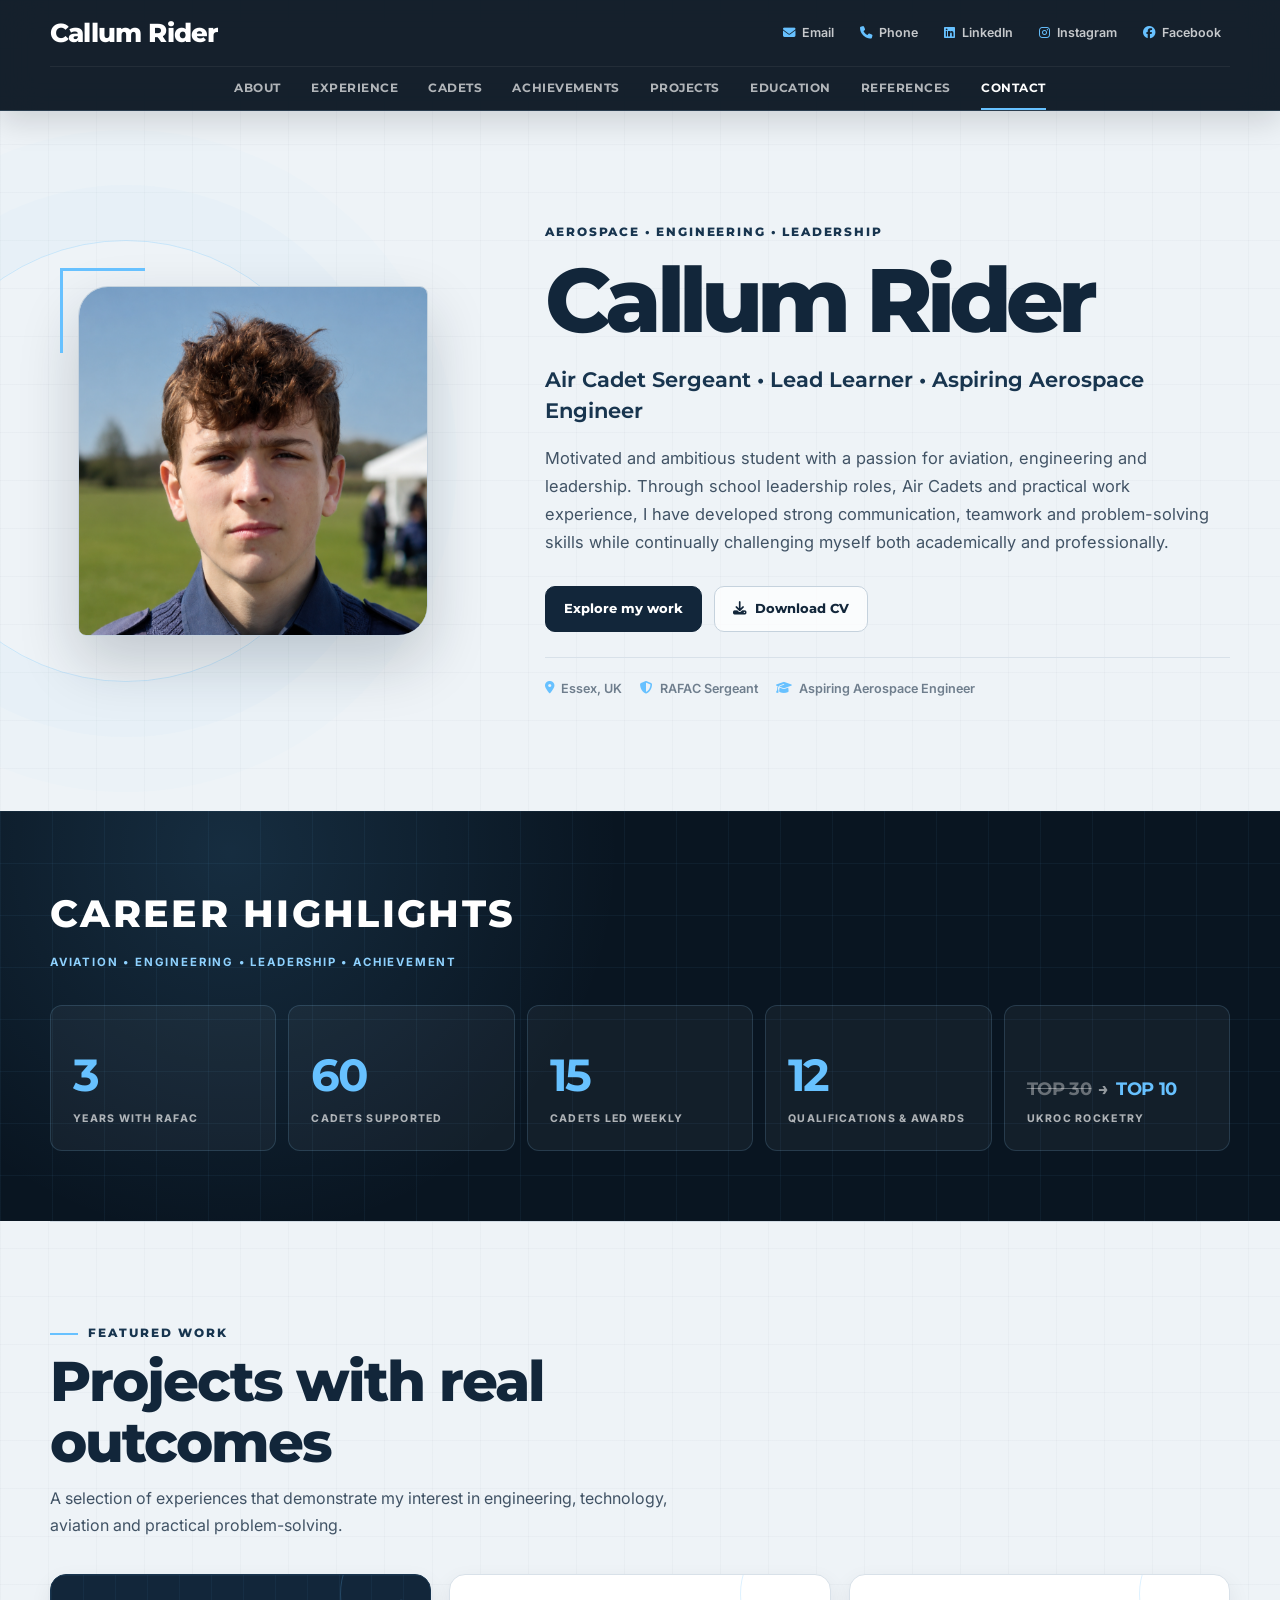
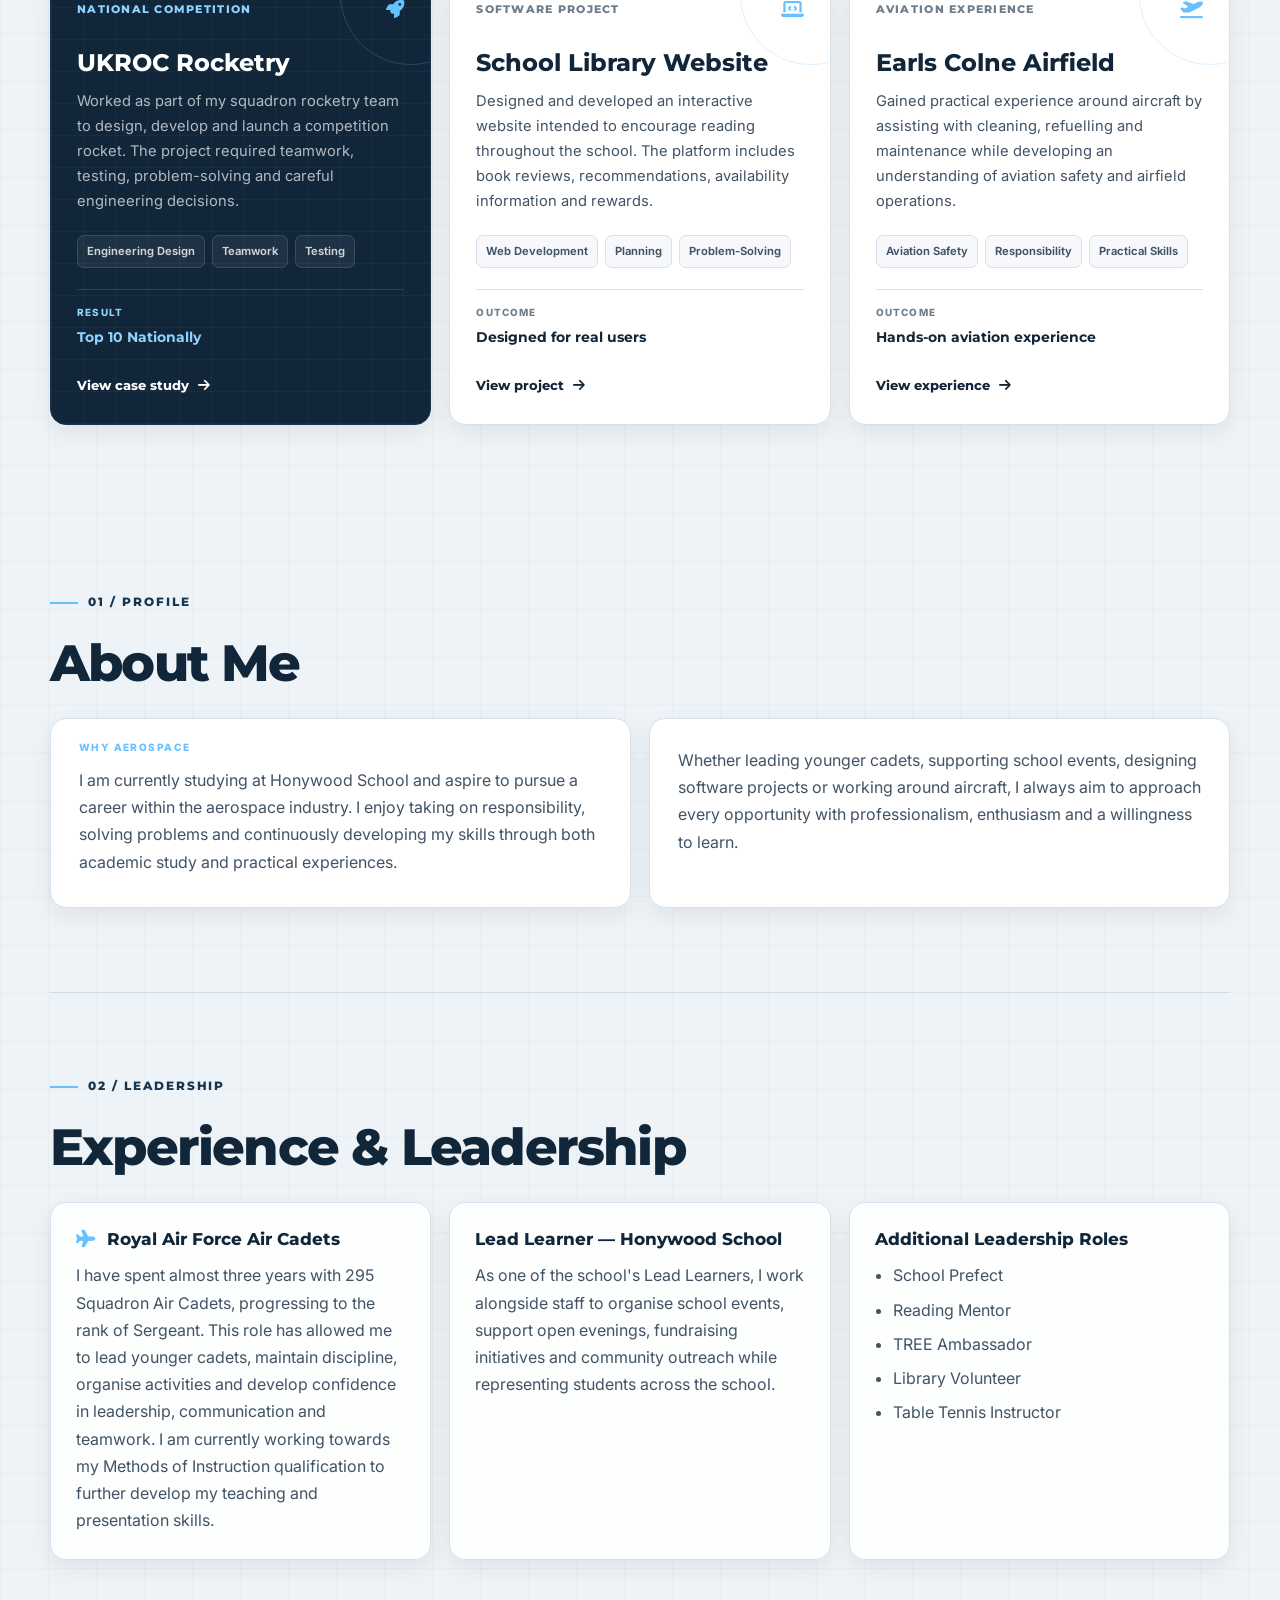
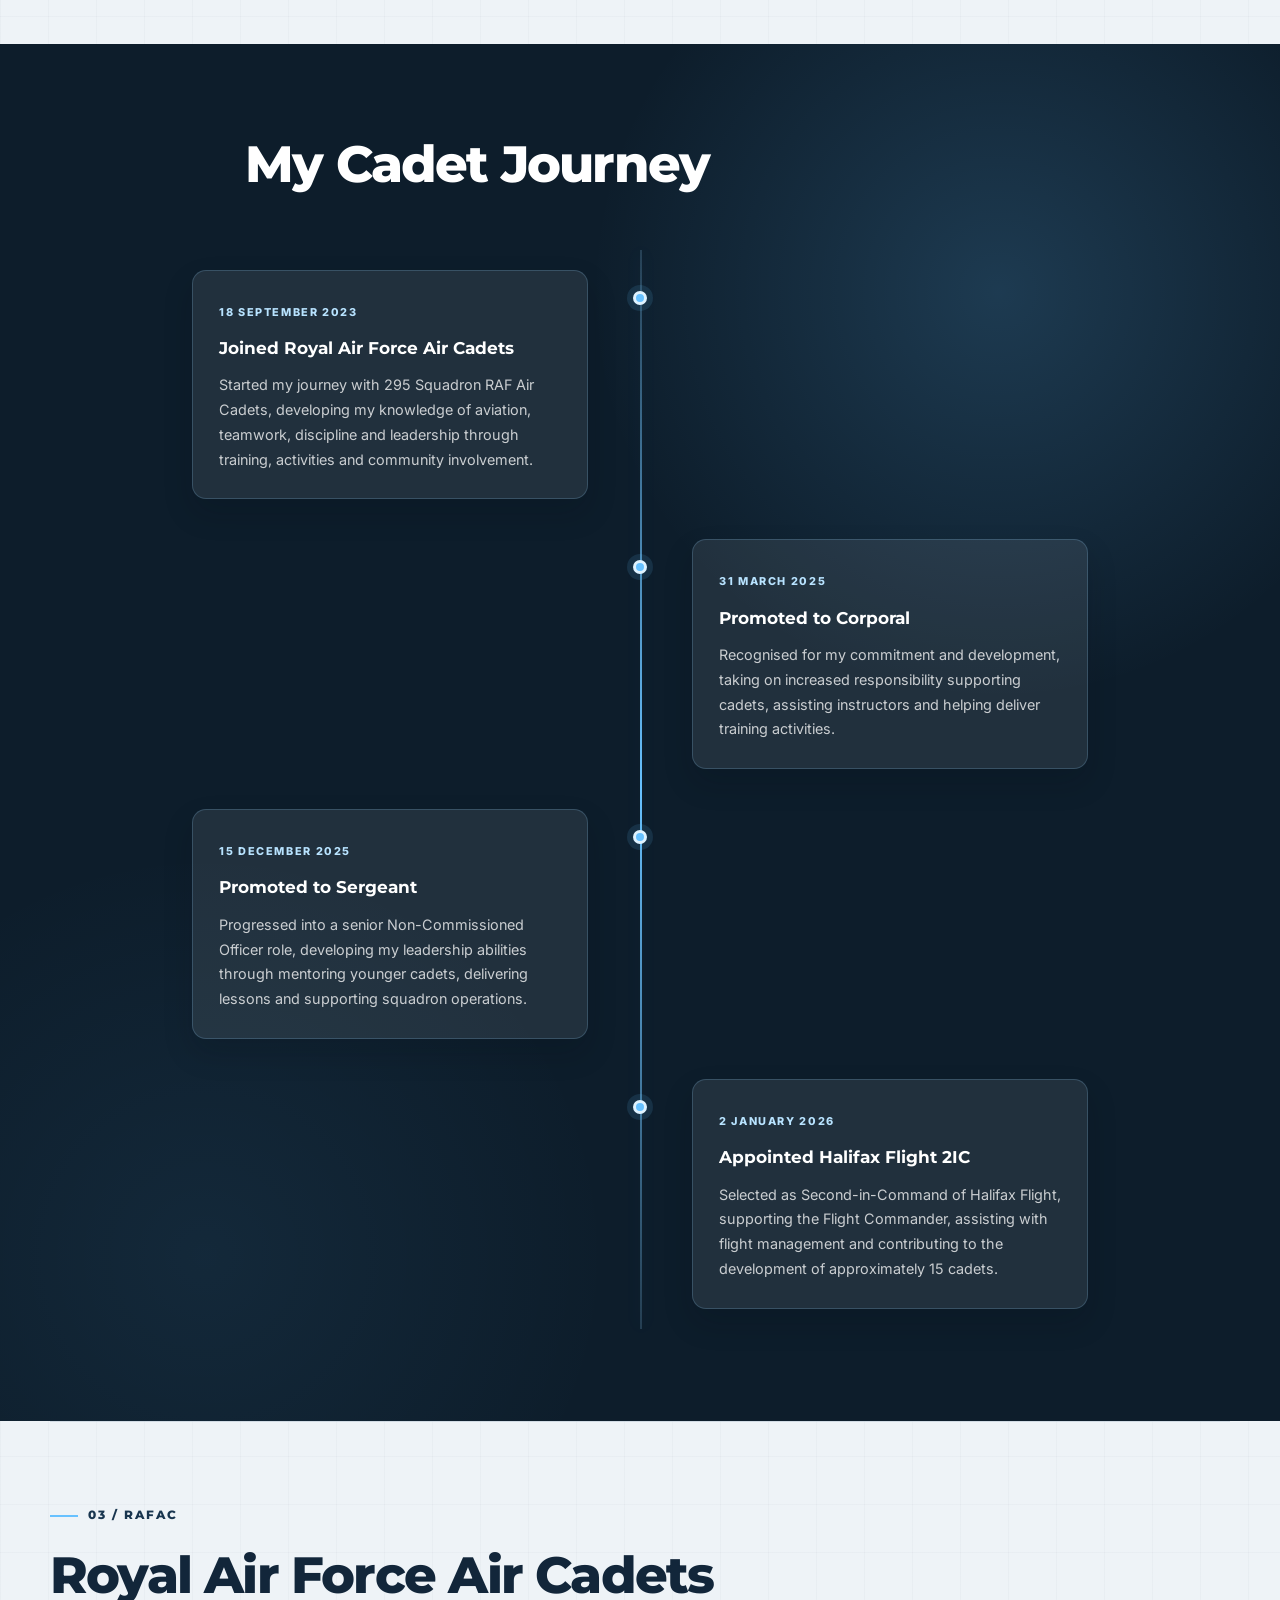
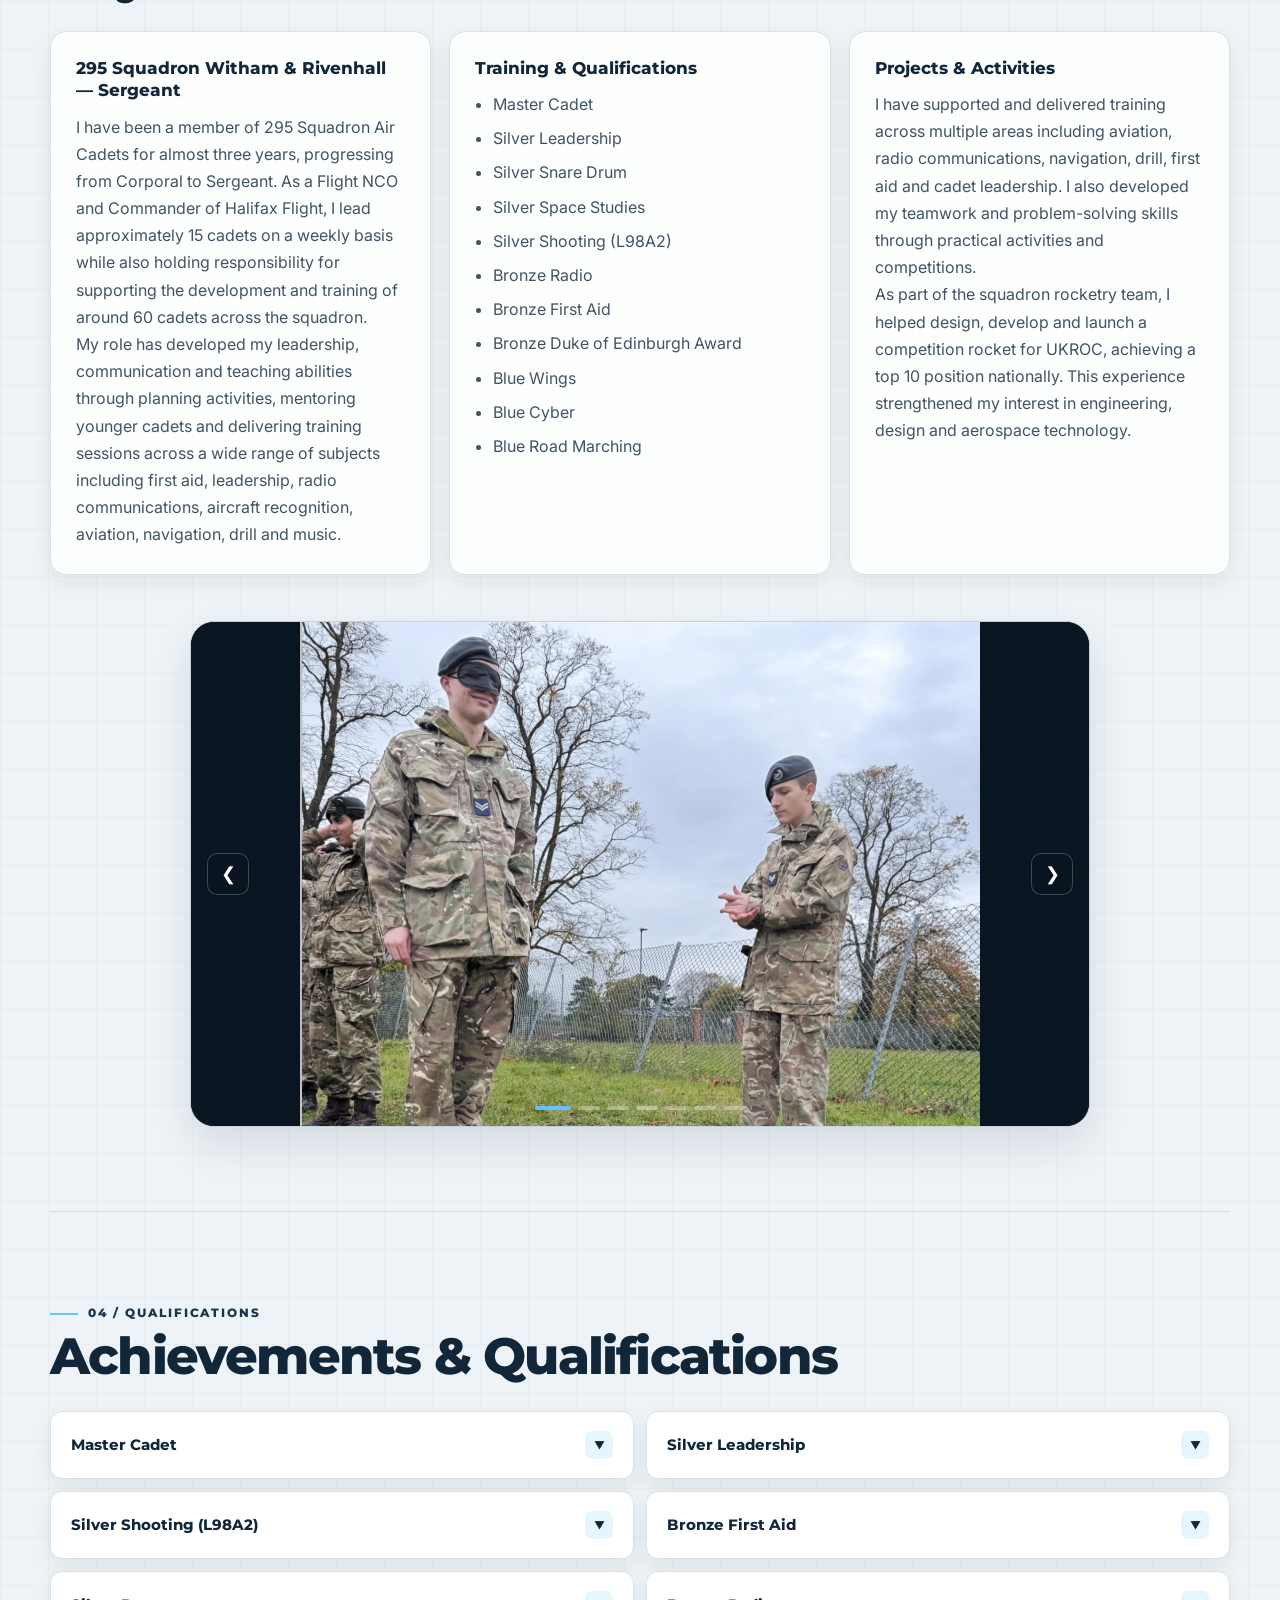
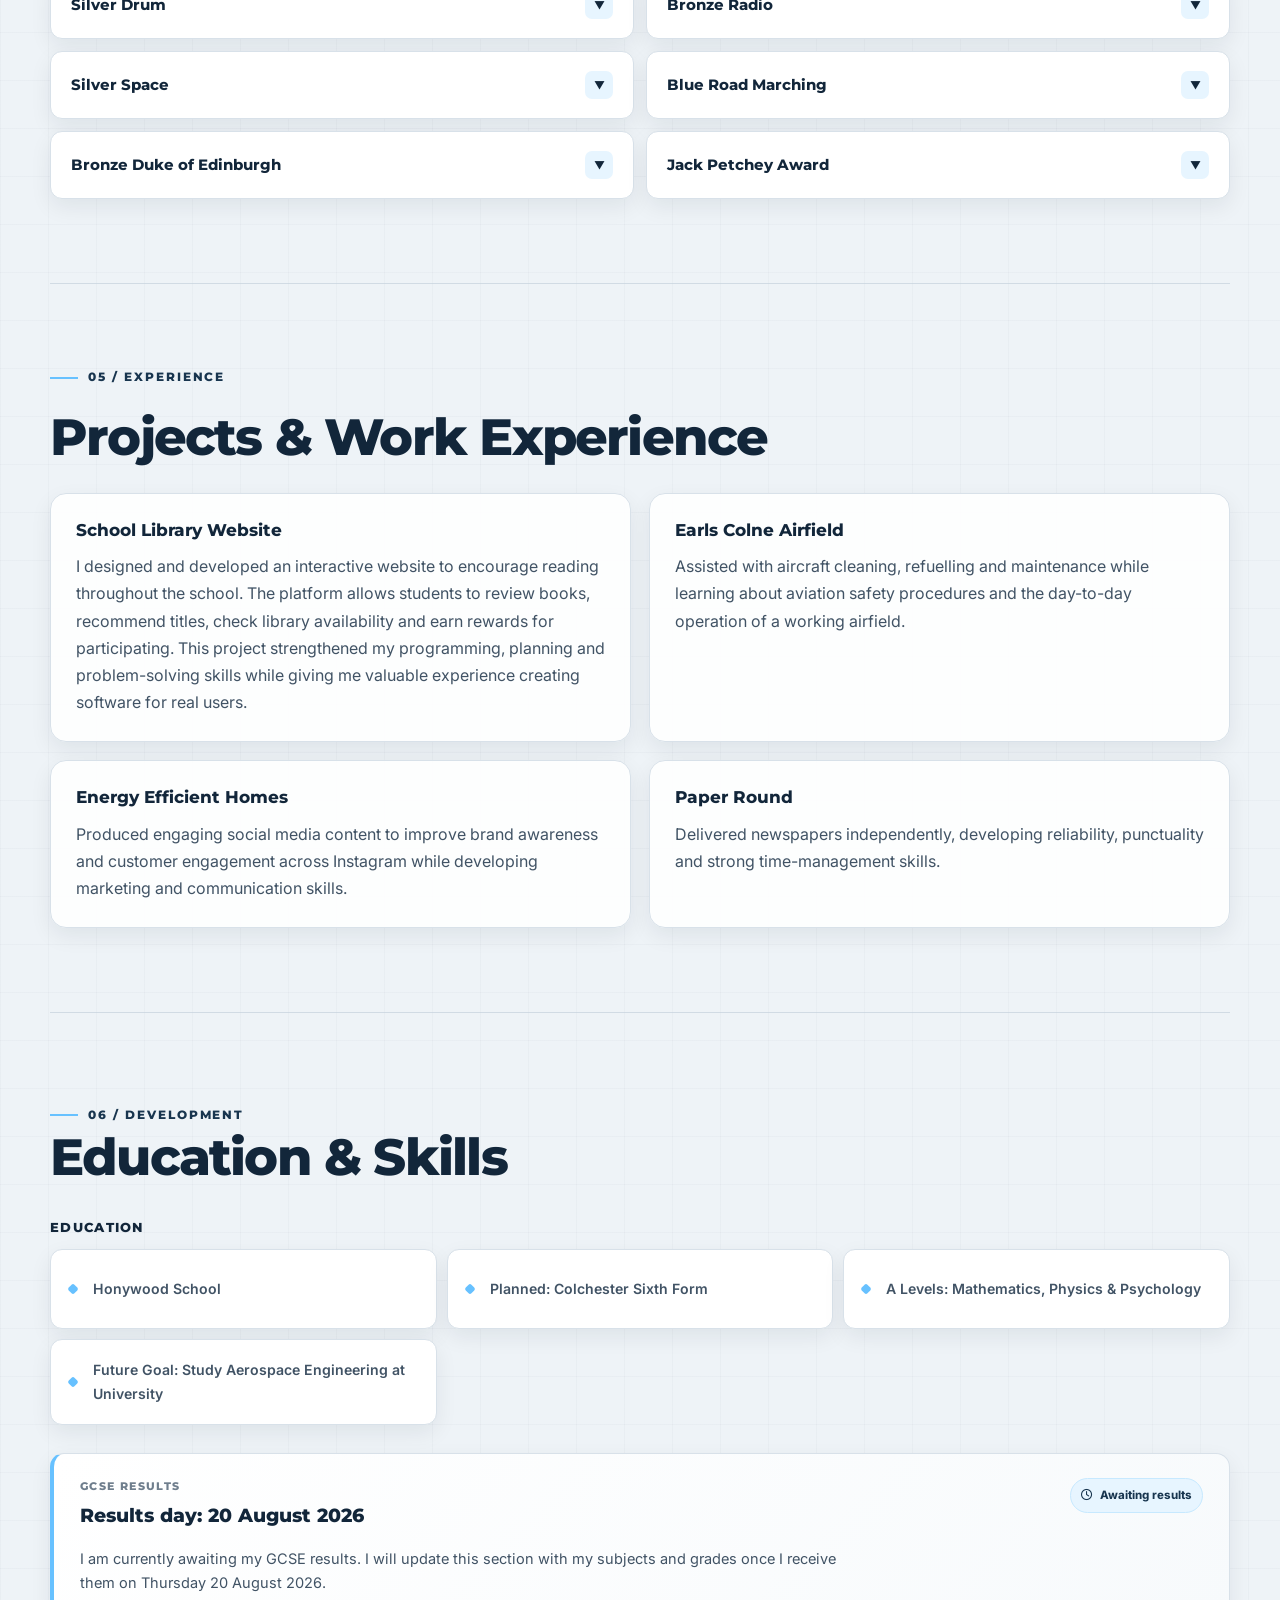
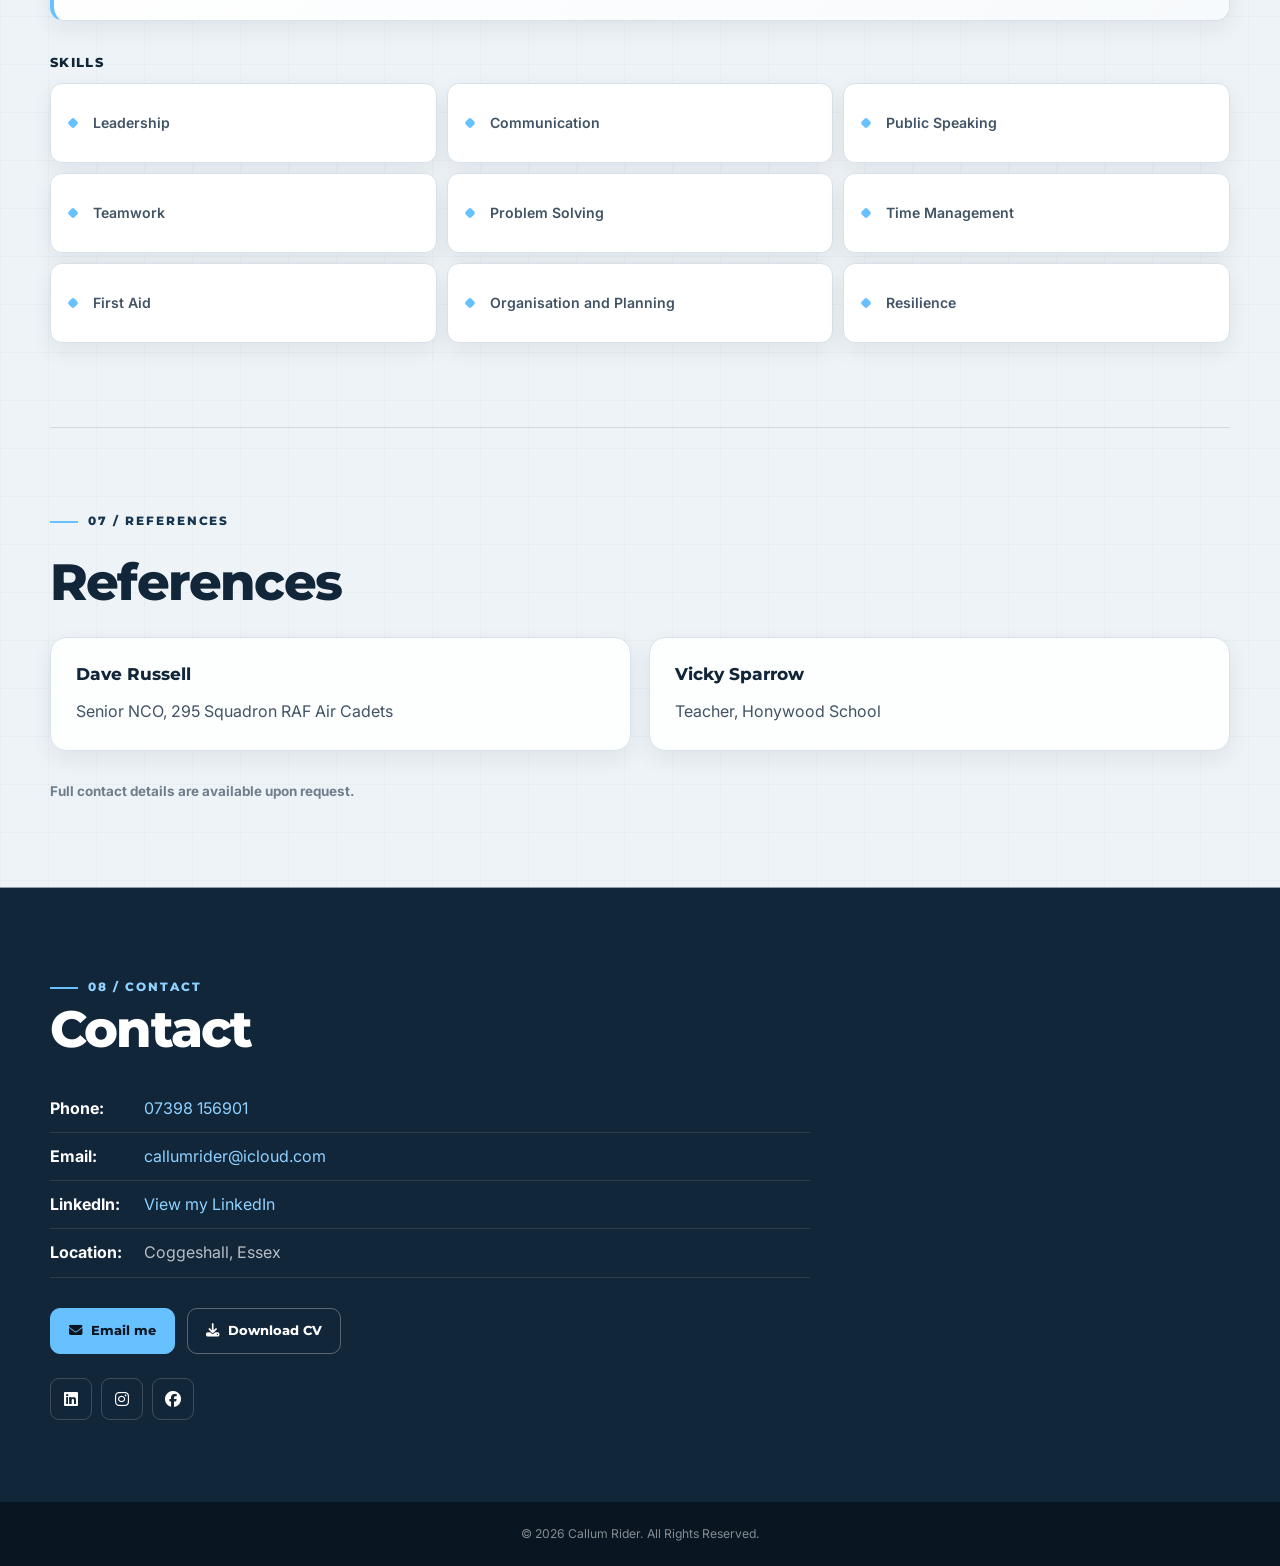
==== commit 1dcb7e5c: "Add files via upload" ====
--- a/index.html
+++ b/index.html
@@ -44,8 +44,7 @@
         rel="stylesheet"
         href="https://cdnjs.cloudflare.com/ajax/libs/font-awesome/6.5.2/css/all.min.css"
     >
-    <link href="./assets/style.css?v=31" rel="stylesheet">
-    <link href="./assets/refinements-2026-08.css?v=1" rel="stylesheet">
+    <link href="./assets/style.css?v=32" rel="stylesheet">
 
     <!-- Google tag (gtag.js) -->
     <script async src="https://www.googletagmanager.com/gtag/js?id=G-YEVHTNDR7W"></script>
@@ -518,7 +517,7 @@
                 </h3>
 
                 <p>
-                    I have spent over two years with 295 Squadron Air Cadets, progressing to the rank
+                    I have spent almost three years with 295 Squadron Air Cadets, progressing to the rank
                     of Sergeant. This role has allowed me to lead younger cadets, maintain discipline,
                     organise activities and develop confidence in leadership, communication and teamwork.
                     I am currently working towards my Methods of Instruction qualification to further
@@ -551,7 +550,6 @@
 
         <!-- Career Timeline -->
         <section id="timeline" aria-labelledby="timeline-title">
-            <span class="section-kicker timeline-kicker">RAFAC PROGRESSION</span>
             <h2 id="timeline-title">My Cadet Journey</h2>
 
             <div class="timeline-container">
@@ -618,7 +616,7 @@
 
         <!-- Cadets -->
         <section id="cadets" aria-labelledby="cadets-title">
-            <span class="section-kicker">03 / RAF AIR CADETS</span>
+            <span class="section-kicker">03 / RAFAC</span>
             <h2 id="cadets-title">Royal Air Force Air Cadets</h2>
 
             <article>
@@ -918,7 +916,7 @@
 
         <!-- Projects -->
         <section id="projects" aria-labelledby="projects-title">
-            <span class="section-kicker">05 / PROJECTS</span>
+            <span class="section-kicker">05 / EXPERIENCE</span>
             <h2 id="projects-title">Projects &amp; Work Experience</h2>
 
             <article>
@@ -1072,6 +1070,8 @@
         <p>&copy; 2026 Callum Rider. All Rights Reserved.</p>
     </footer>
 
-    <script src="./assets/script.js"></script>
+    <script src="./assets/script.js?v=31"></script>
+
+
 </body>
 </html>
--- a/assets/style.css
+++ b/assets/style.css
@@ -135,16 +135,8 @@
 }
 
 .site-desktop-name::after {
-    content: "CR / 26";
-    position: absolute;
-    left: calc(100% + 14px);
-    top: 50%;
-    transform: translateY(-50%);
-    color: var(--blue-500);
-    font-size: 0.62rem;
-    font-weight: 700;
-    letter-spacing: 0.18em;
-    white-space: nowrap;
+    content: none;
+    display: none;
 }
 
 .site-contact-links {
@@ -365,20 +357,8 @@
 }
 
 .hero-image::after {
-    content: "295 SQN";
-    position: absolute;
-    right: -18px;
-    bottom: 24px;
-    padding: 8px 11px;
-    color: #fff;
-    background: var(--navy-800);
-    border: 1px solid rgba(103, 193, 255, 0.5);
-    border-radius: 7px;
-    box-shadow: var(--shadow-sm);
-    font-family: "Montserrat", Arial, sans-serif;
-    font-size: 0.66rem;
-    font-weight: 800;
-    letter-spacing: 0.12em;
+    content: none;
+    display: none;
 }
 
 .hero-image img {
@@ -931,16 +911,17 @@
 #timeline {
     width: 100%;
     max-width: none;
-    padding: 82px max(24px, calc((100vw - var(--content)) / 2));
+    padding: 92px max(24px, calc((100vw - var(--content)) / 2));
     background:
-        radial-gradient(circle at 78% 18%, rgba(103, 193, 255, 0.13), transparent 28%),
+        radial-gradient(circle at 78% 18%, rgba(103, 193, 255, 0.18), transparent 27%),
+        radial-gradient(circle at 16% 88%, rgba(103, 193, 255, 0.07), transparent 25%),
         var(--navy-900);
     border: 0;
 }
 
 #timeline > h2 {
     width: min(var(--content), 100%);
-    margin: 0 auto 52px;
+    margin: 0 auto 58px;
     color: #fff;
     text-align: left;
 }
@@ -957,14 +938,19 @@
     left: 50%;
     top: 0;
     bottom: 0;
-    width: 1px;
-    background: linear-gradient(var(--blue-500), rgba(103, 193, 255, 0.12));
+    width: 2px;
+    background: linear-gradient(
+        rgba(143, 210, 255, 0.18),
+        var(--blue-500),
+        rgba(143, 210, 255, 0.18)
+    );
+    box-shadow: 0 0 18px rgba(103, 193, 255, 0.12);
 }
 
 .timeline-item {
     position: relative;
     width: 50%;
-    padding: 16px 44px;
+    padding: 20px 52px;
     opacity: 0;
     transform: translateY(22px);
     transition: opacity 520ms ease, transform 520ms ease;
@@ -987,17 +973,17 @@
 .timeline-dot {
     position: absolute;
     z-index: 2;
-    top: 39px;
-    width: 13px;
-    height: 13px;
-    background: var(--navy-900);
-    border: 3px solid var(--blue-500);
+    top: 41px;
+    width: 14px;
+    height: 14px;
+    background: var(--blue-500);
+    border: 3px solid #dff3ff;
     border-radius: 50%;
-    box-shadow: 0 0 0 5px rgba(103, 193, 255, 0.08);
+    box-shadow: 0 0 0 6px rgba(103, 193, 255, 0.12);
 }
 
 .timeline-item:nth-child(odd) .timeline-dot {
-    right: -6px;
+    right: -7px;
 }
 
 .timeline-item:nth-child(even) .timeline-dot {
@@ -1005,30 +991,32 @@
 }
 
 .timeline-content {
-    padding: 23px;
+    padding: 26px;
     text-align: left;
-    background: rgba(255, 255, 255, 0.055);
-    border: 1px solid rgba(143, 210, 255, 0.13);
-    border-radius: 12px;
+    background: rgba(255, 255, 255, 0.085);
+    border: 1px solid rgba(143, 210, 255, 0.20);
+    border-radius: 14px;
+    box-shadow: 0 14px 30px rgba(3, 10, 18, 0.16);
 }
 
 .timeline-content span {
-    color: var(--blue-400);
-    font-size: 0.65rem;
+    color: #b8e3ff;
+    font-size: 0.68rem;
     font-weight: 800;
-    letter-spacing: 0.13em;
+    letter-spacing: 0.15em;
 }
 
 .timeline-content h3 {
-    margin: 8px 0 9px;
+    margin: 10px 0 11px;
     color: #fff;
     font-family: "Montserrat", Arial, sans-serif;
-    font-size: 1rem;
+    font-size: 1.05rem;
 }
 
 .timeline-content p {
-    color: rgba(255, 255, 255, 0.62) !important;
-    font-size: 0.86rem;
+    color: rgba(255, 255, 255, 0.76) !important;
+    font-size: 0.9rem;
+    line-height: 1.72;
 }
 
 /* ==================================================
@@ -1723,7 +1711,7 @@
     }
 
     .timeline-container::before {
-        left: 7px;
+        left: 8px;
     }
 
     .timeline-item,
@@ -1731,7 +1719,7 @@
     .timeline-item:nth-child(even) {
         left: 0;
         width: 100%;
-        padding: 11px 0 11px 34px;
+        padding: 14px 0 14px 40px;
         text-align: left;
     }
 
@@ -1739,7 +1727,7 @@
     .timeline-item:nth-child(even) .timeline-dot {
         left: 1px;
         right: auto;
-        top: 34px;
+        top: 36px;
     }
 
     .cadet-carousel {
@@ -1844,3 +1832,77 @@
         transform: none;
     }
 }
+
+/* ==================================================
+   GCSE RESULTS — PENDING 20 AUGUST 2026
+================================================== */
+
+.gcse-results-card {
+    margin-top: 28px;
+    padding: 24px 26px;
+    background: linear-gradient(135deg, #ffffff, #f7fafc);
+    border: 1px solid var(--line);
+    border-left: 4px solid var(--blue-500);
+    border-radius: 14px;
+    box-shadow: var(--shadow-sm);
+}
+
+.gcse-results-header {
+    display: flex;
+    align-items: flex-start;
+    justify-content: space-between;
+    gap: 20px;
+}
+
+.gcse-results-kicker {
+    display: block;
+    margin-bottom: 5px;
+    color: var(--ink-500);
+    font-family: "Montserrat", Arial, sans-serif;
+    font-size: 0.66rem;
+    font-weight: 800;
+    letter-spacing: 0.13em;
+}
+
+.gcse-results-card h3 {
+    margin: 0;
+    color: var(--navy-800);
+    font-family: "Montserrat", Arial, sans-serif;
+    font-size: 1.18rem;
+    font-weight: 800;
+    letter-spacing: normal;
+    text-transform: none;
+}
+
+.gcse-results-card p {
+    max-width: 760px;
+    margin-top: 14px;
+    color: var(--ink-700);
+    font-size: 0.91rem;
+}
+
+.gcse-status {
+    flex: 0 0 auto;
+    display: inline-flex;
+    align-items: center;
+    gap: 7px;
+    padding: 7px 10px;
+    color: var(--navy-700);
+    background: var(--blue-100);
+    border: 1px solid #c7e9ff;
+    border-radius: 999px;
+    font-size: 0.72rem;
+    font-weight: 750;
+    white-space: nowrap;
+}
+
+@media (max-width: 760px) {
+    .gcse-results-header {
+        flex-direction: column;
+        gap: 12px;
+    }
+
+    .gcse-results-card {
+        padding: 21px;
+    }
+}
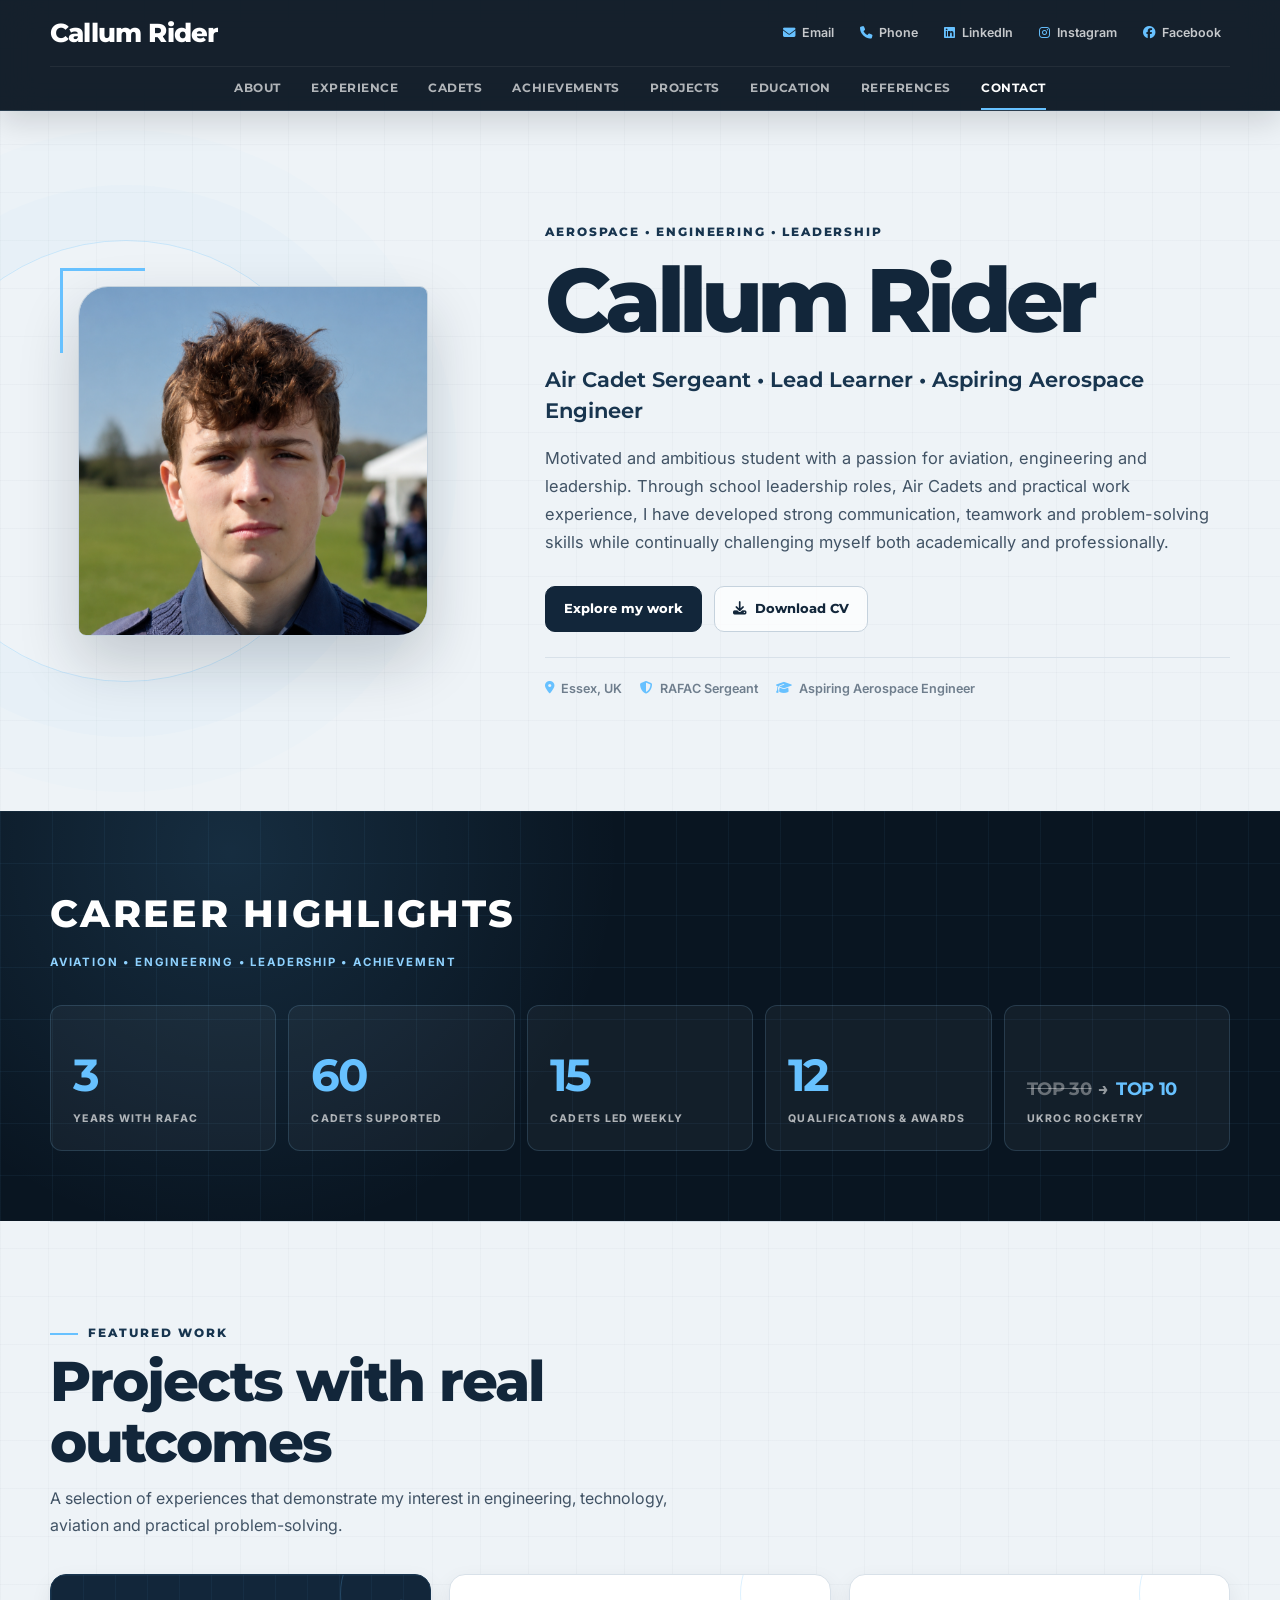
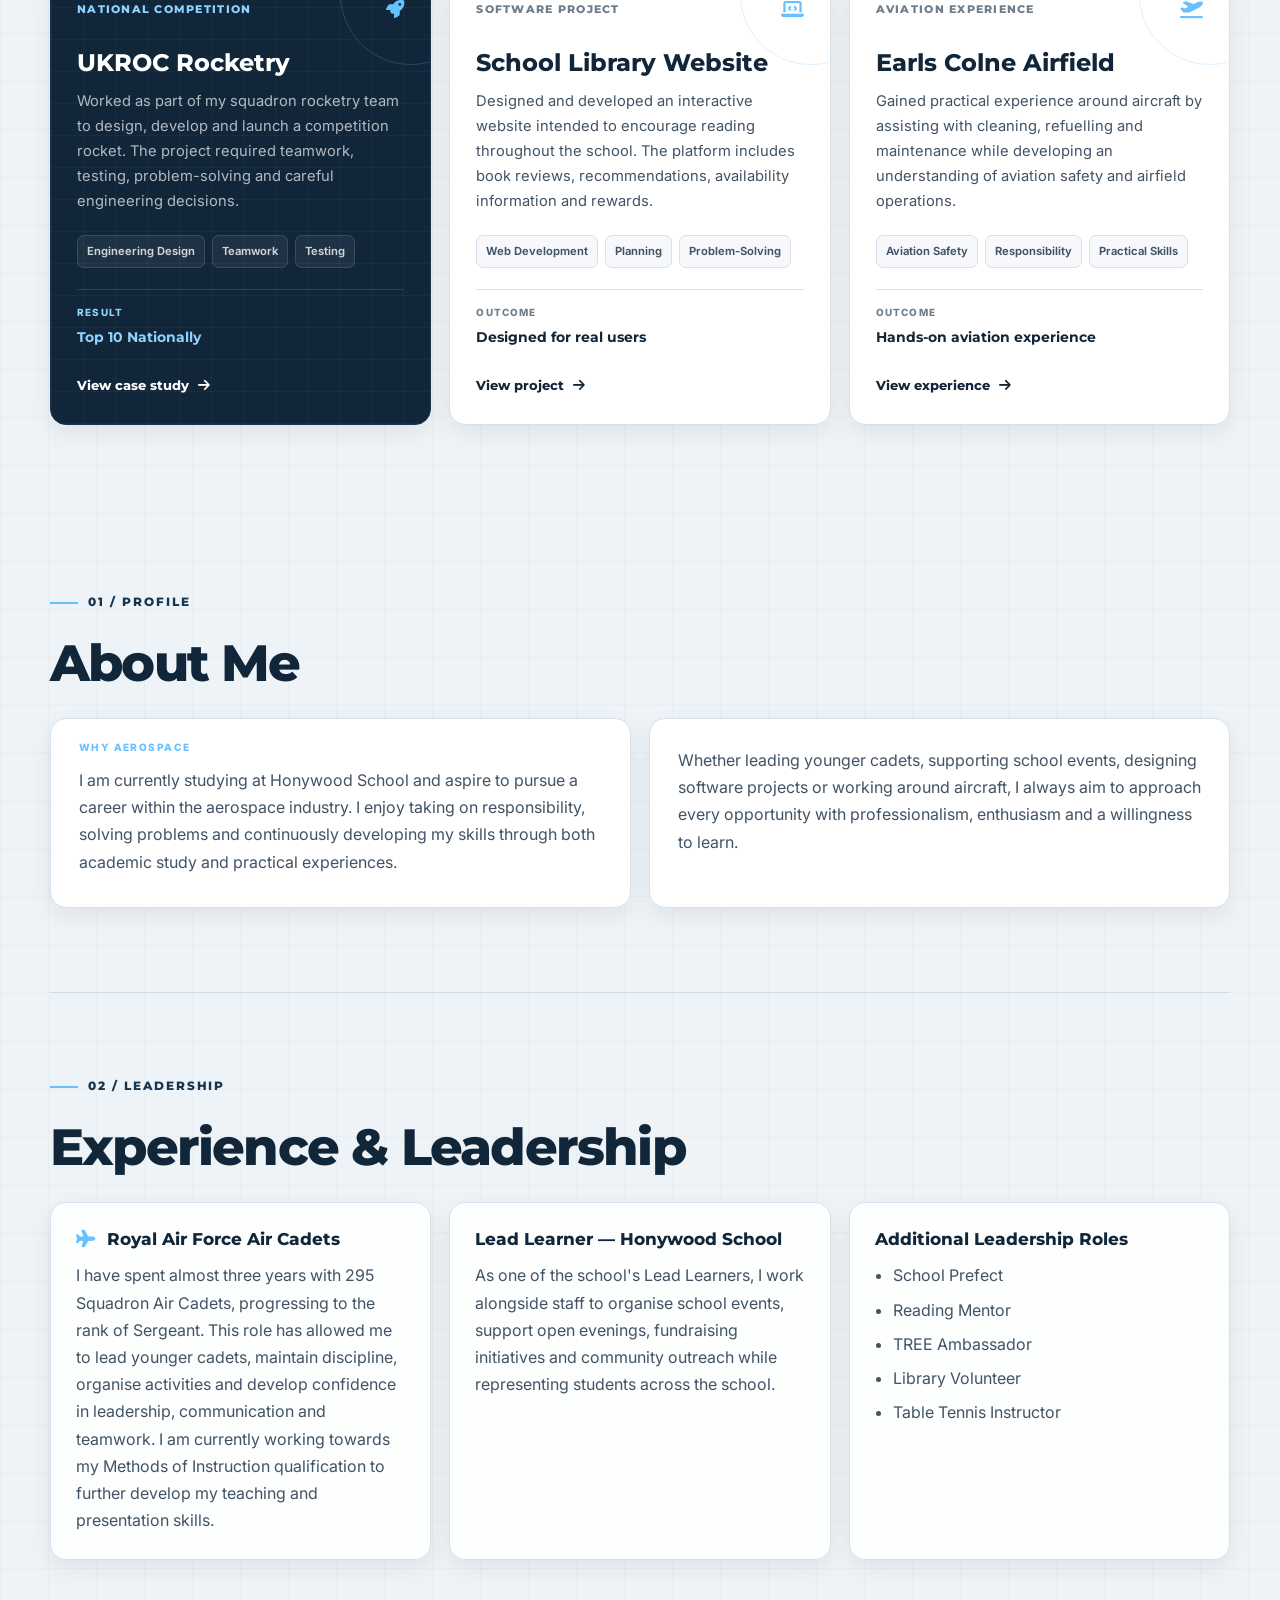
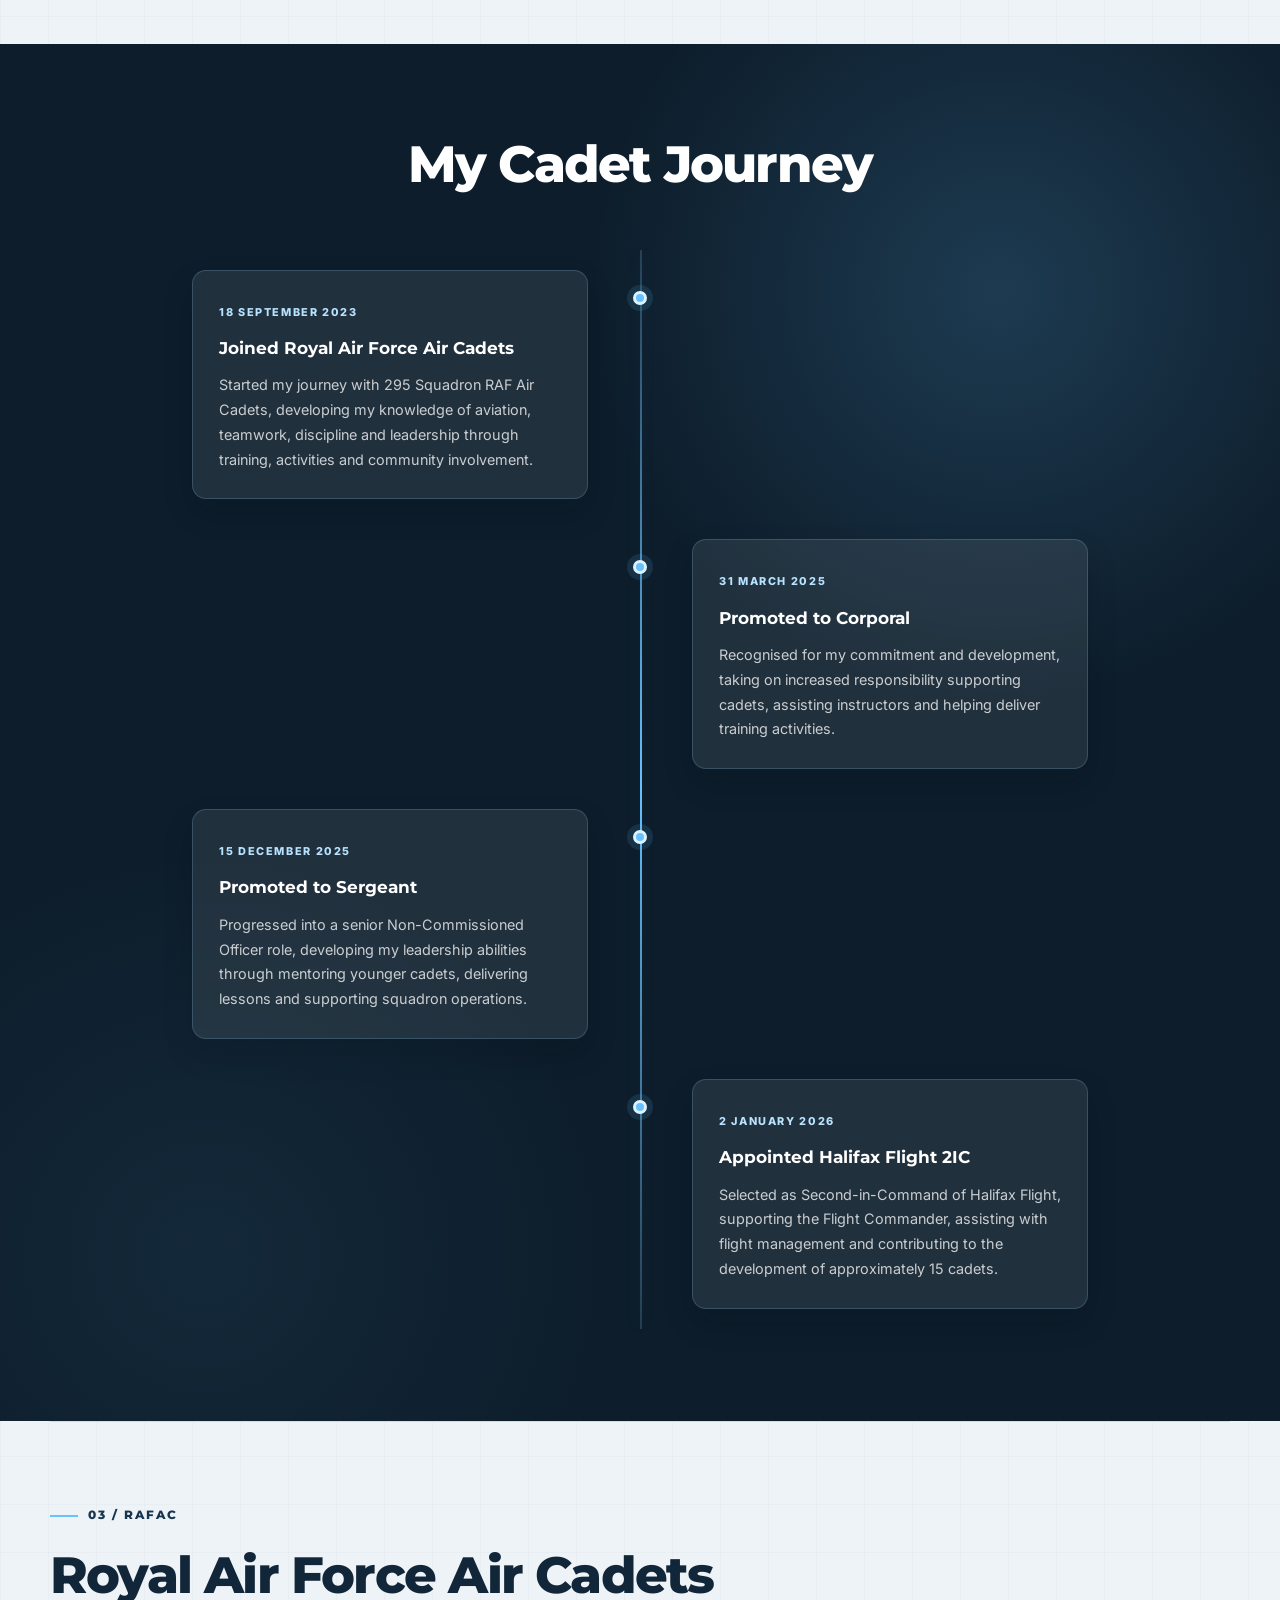
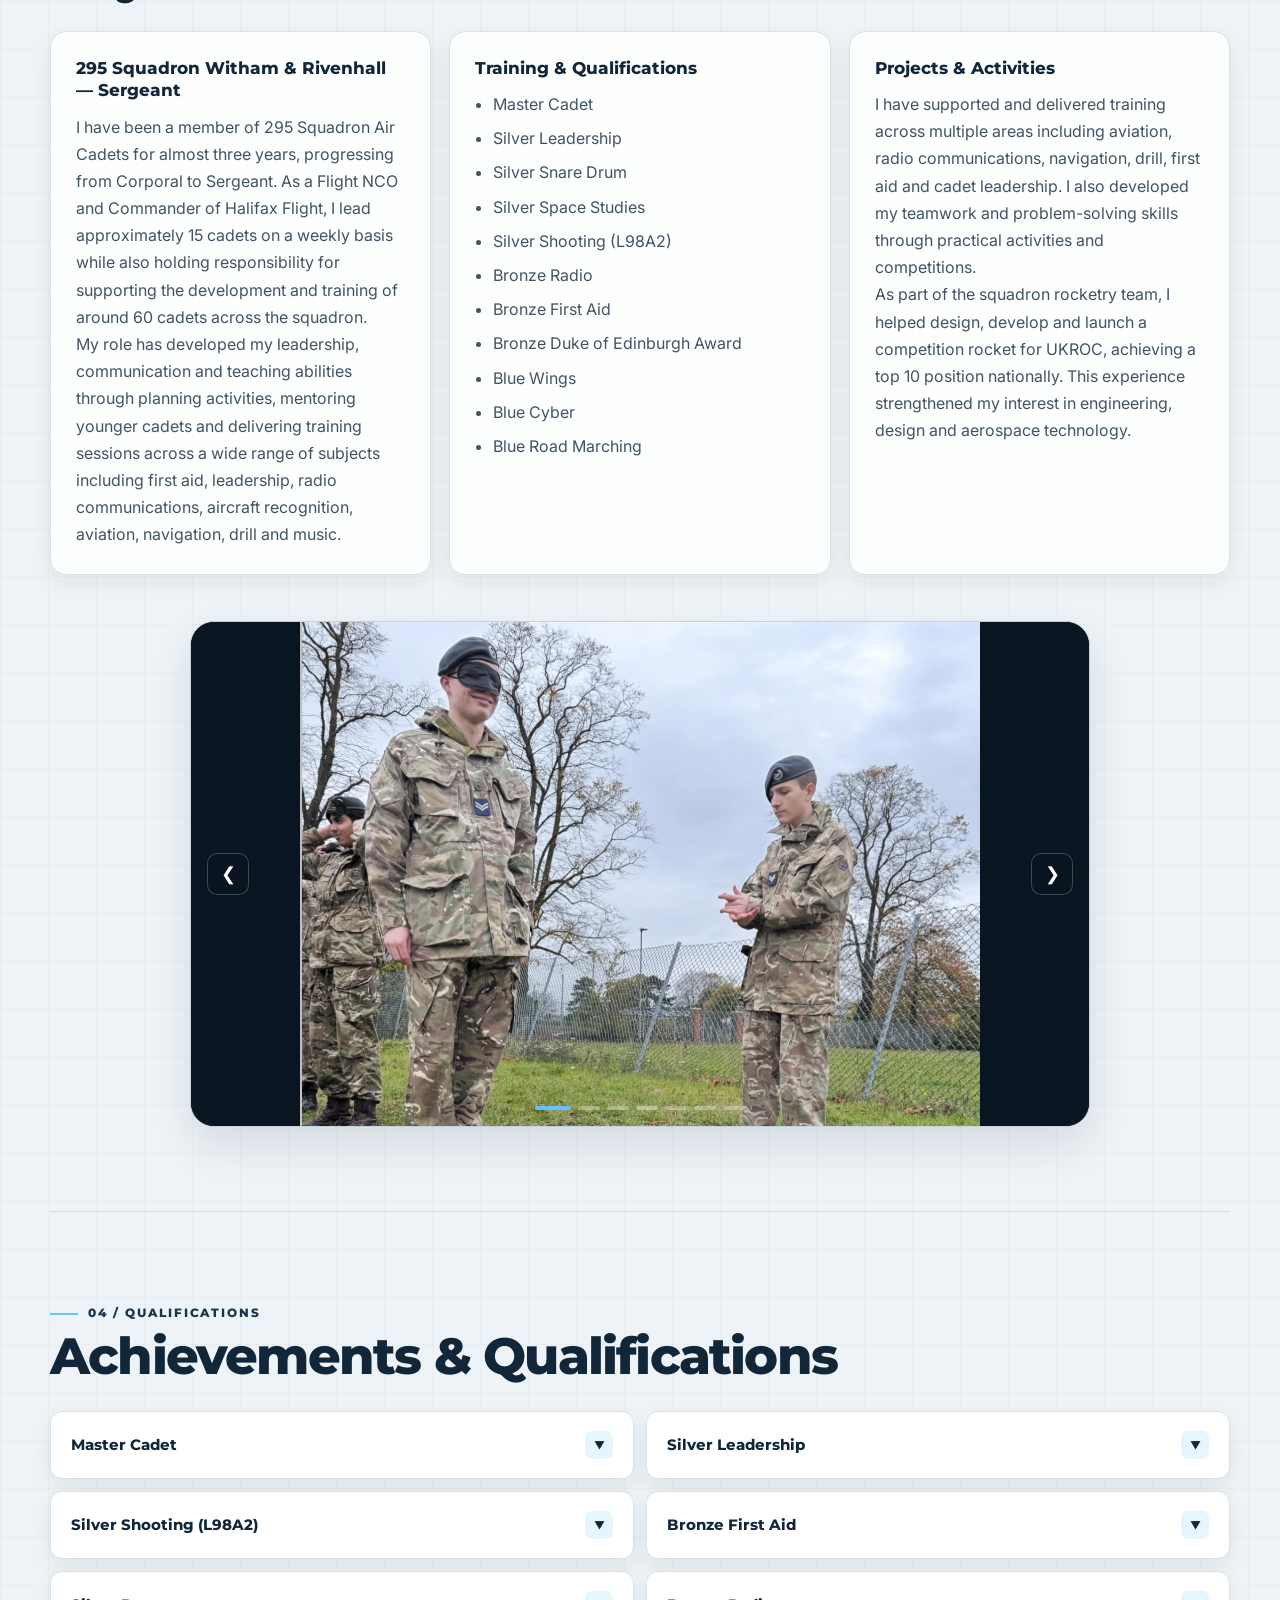
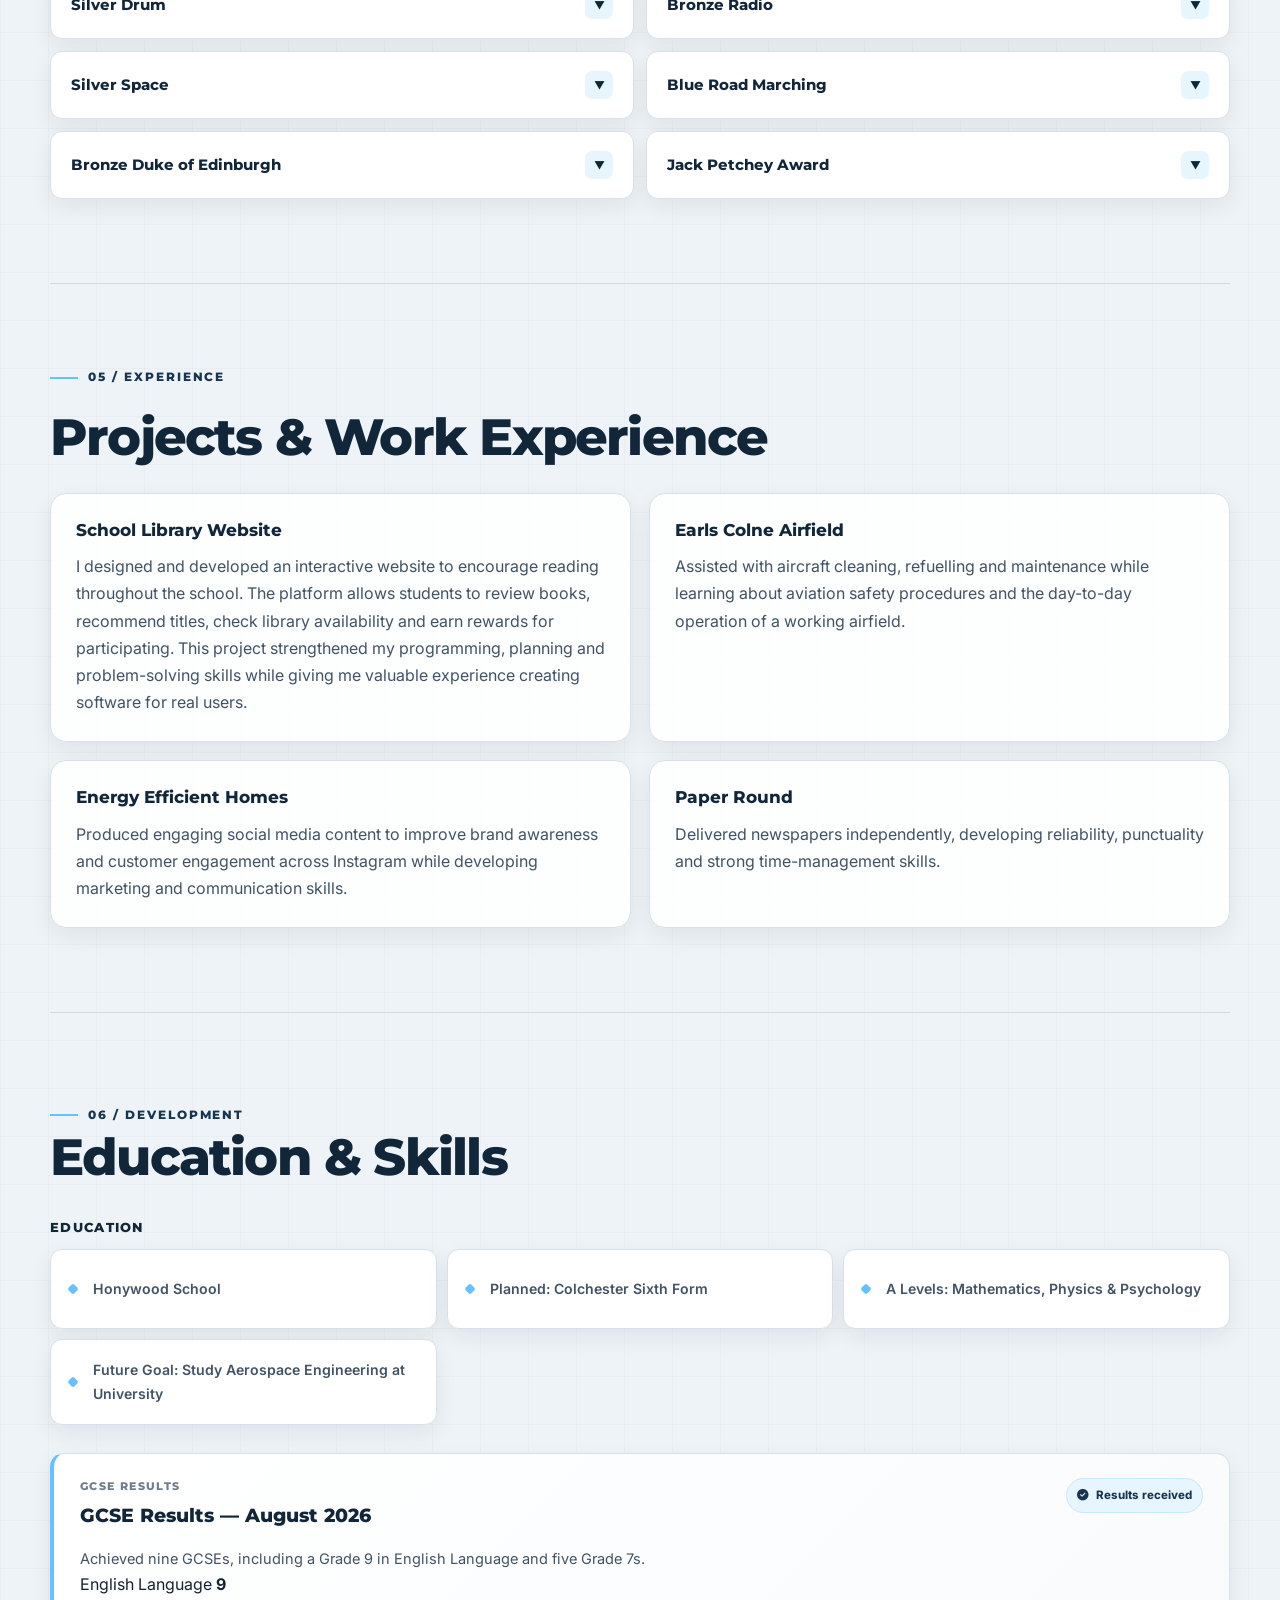
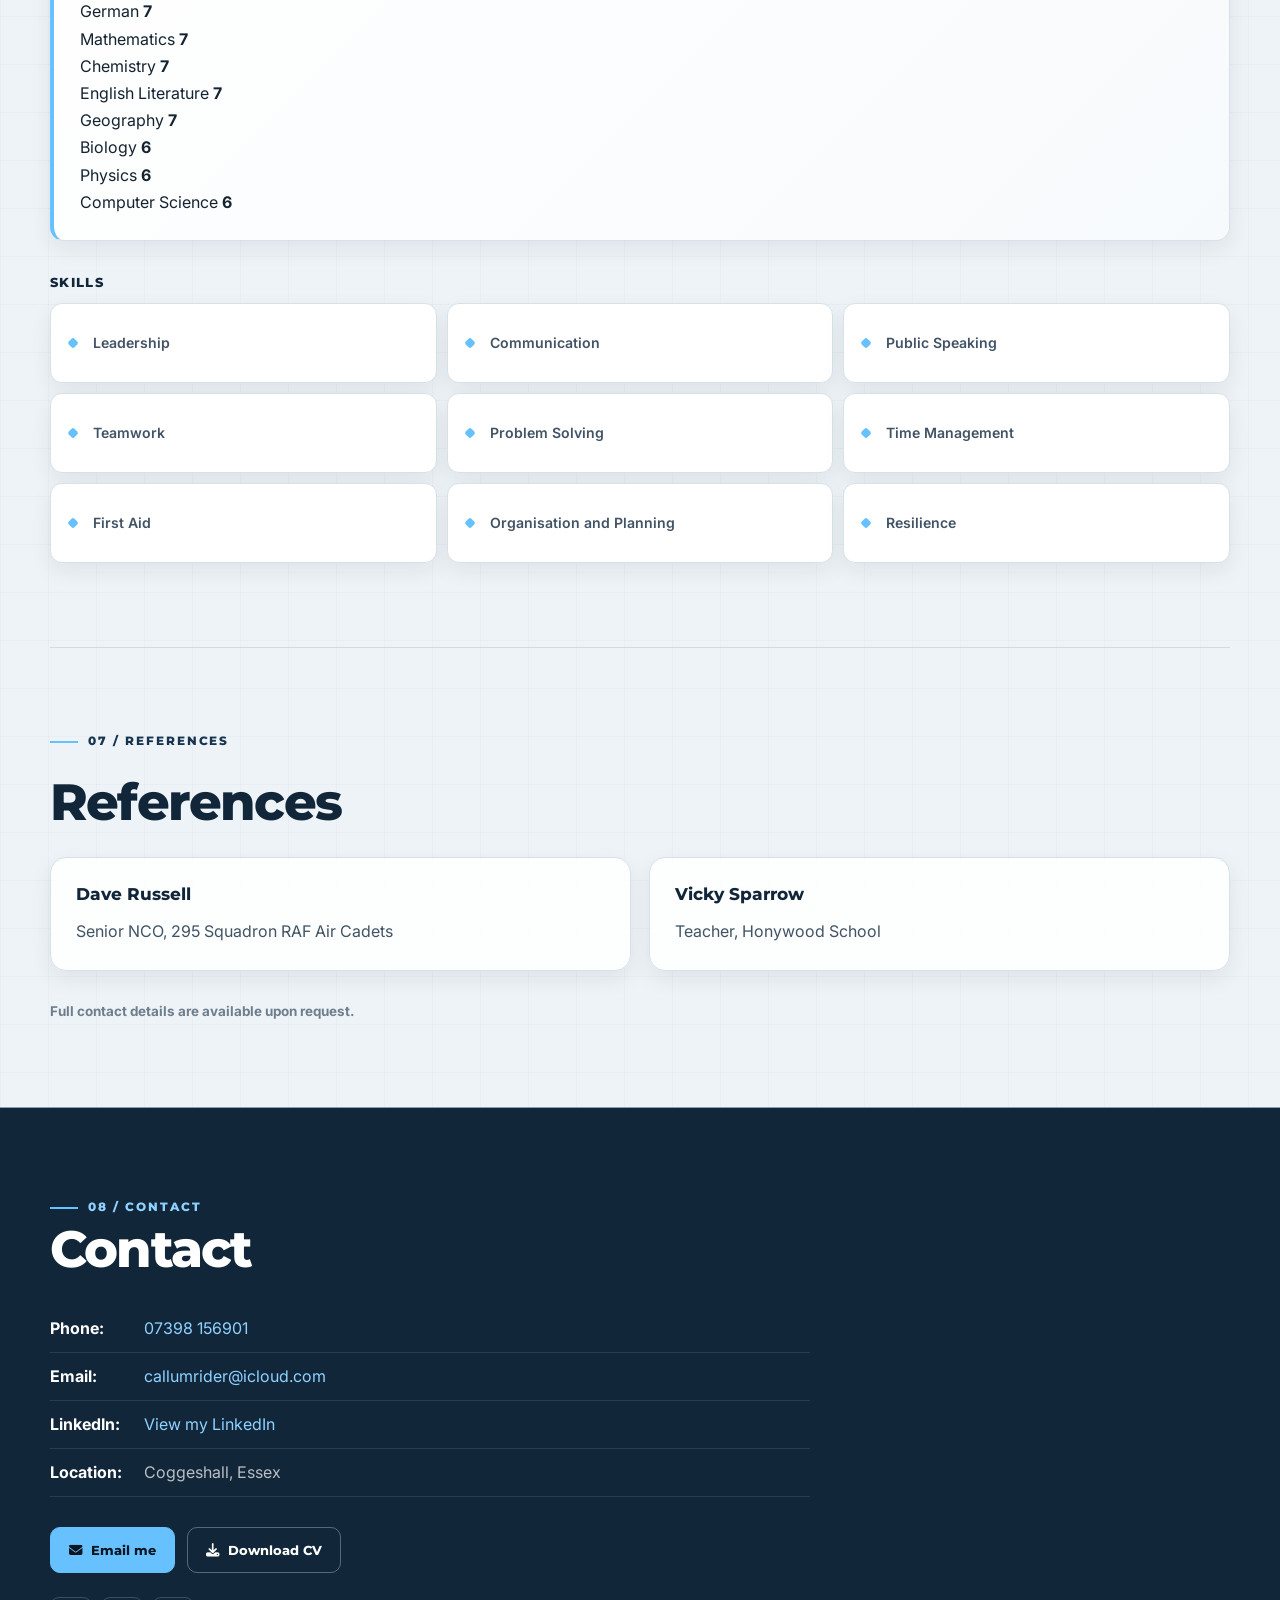
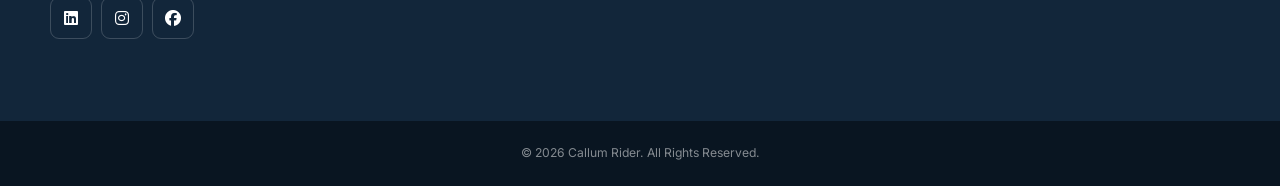
==== commit ec8286c1: "Add files via upload" ====
--- a/index.html
+++ b/index.html
@@ -972,19 +972,57 @@
                 <div class="gcse-results-header">
                     <div>
                         <span class="gcse-results-kicker">GCSE RESULTS</span>
-                        <h3 id="gcse-results-title">Results day: 20 August 2026</h3>
+                        <h3 id="gcse-results-title">GCSE Results — August 2026</h3>
                     </div>
 
                     <span class="gcse-status">
-                        <i class="fa-regular fa-clock" aria-hidden="true"></i>
-                        Awaiting results
+                        <i class="fa-solid fa-circle-check" aria-hidden="true"></i>
+                        Results received
                     </span>
                 </div>
 
                 <p>
-                    I am currently awaiting my GCSE results. I will update this section with my
-                    subjects and grades once I receive them on Thursday 20 August 2026.
-                </p>
+                    Achieved nine GCSEs, including a Grade 9 in English Language and five Grade 7s.
+                </p>
+
+                <div class="gcse-results-grid" aria-label="GCSE subjects and grades">
+                    <div class="gcse-result gcse-result-highlight">
+                        <span class="gcse-subject">English Language</span>
+                        <strong class="gcse-grade">9</strong>
+                    </div>
+                    <div class="gcse-result">
+                        <span class="gcse-subject">German</span>
+                        <strong class="gcse-grade">7</strong>
+                    </div>
+                    <div class="gcse-result">
+                        <span class="gcse-subject">Mathematics</span>
+                        <strong class="gcse-grade">7</strong>
+                    </div>
+                    <div class="gcse-result">
+                        <span class="gcse-subject">Chemistry</span>
+                        <strong class="gcse-grade">7</strong>
+                    </div>
+                    <div class="gcse-result">
+                        <span class="gcse-subject">English Literature</span>
+                        <strong class="gcse-grade">7</strong>
+                    </div>
+                    <div class="gcse-result">
+                        <span class="gcse-subject">Geography</span>
+                        <strong class="gcse-grade">7</strong>
+                    </div>
+                    <div class="gcse-result">
+                        <span class="gcse-subject">Biology</span>
+                        <strong class="gcse-grade">6</strong>
+                    </div>
+                    <div class="gcse-result">
+                        <span class="gcse-subject">Physics</span>
+                        <strong class="gcse-grade">6</strong>
+                    </div>
+                    <div class="gcse-result">
+                        <span class="gcse-subject">Computer Science</span>
+                        <strong class="gcse-grade">6</strong>
+                    </div>
+                </div>
             </section>
 
             <h3>Skills</h3>
--- a/assets/style.css
+++ b/assets/style.css
@@ -923,7 +923,7 @@
     width: min(var(--content), 100%);
     margin: 0 auto 58px;
     color: #fff;
-    text-align: left;
+    text-align: center;
 }
 
 .timeline-container {
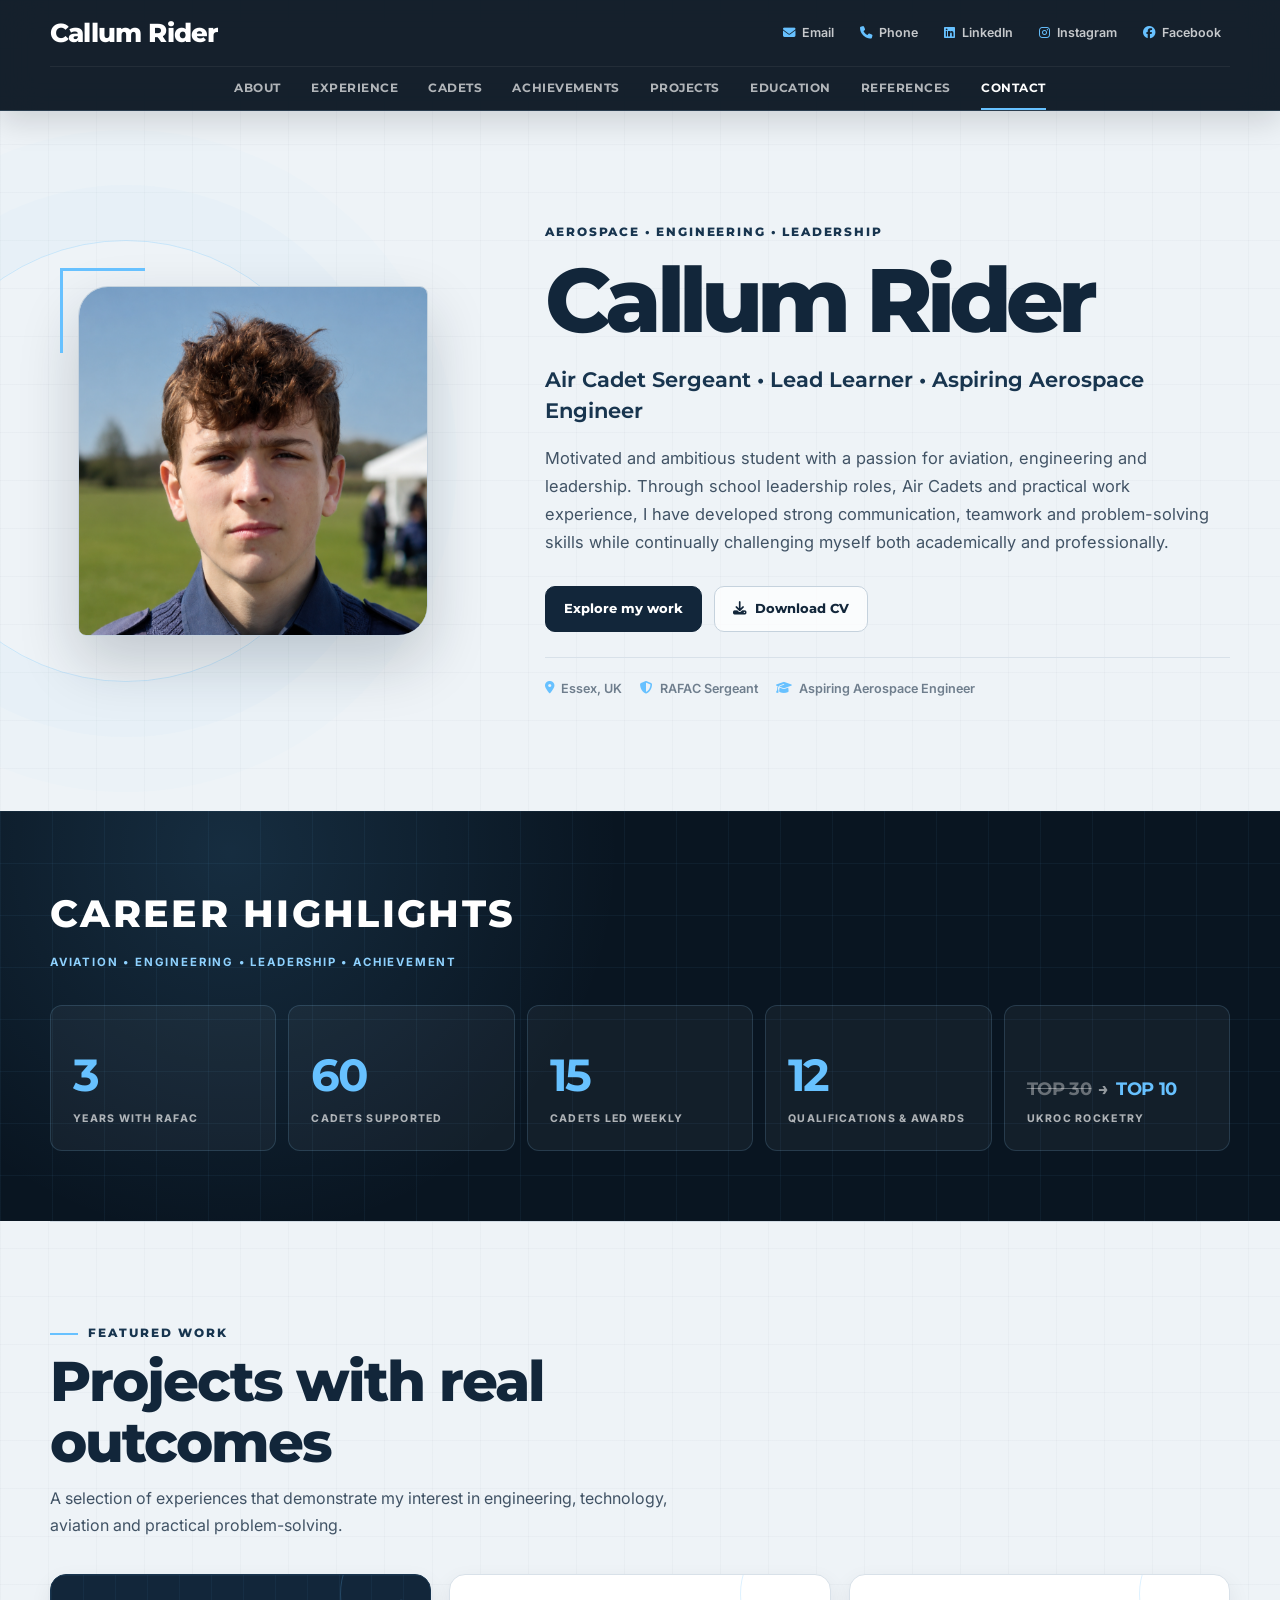
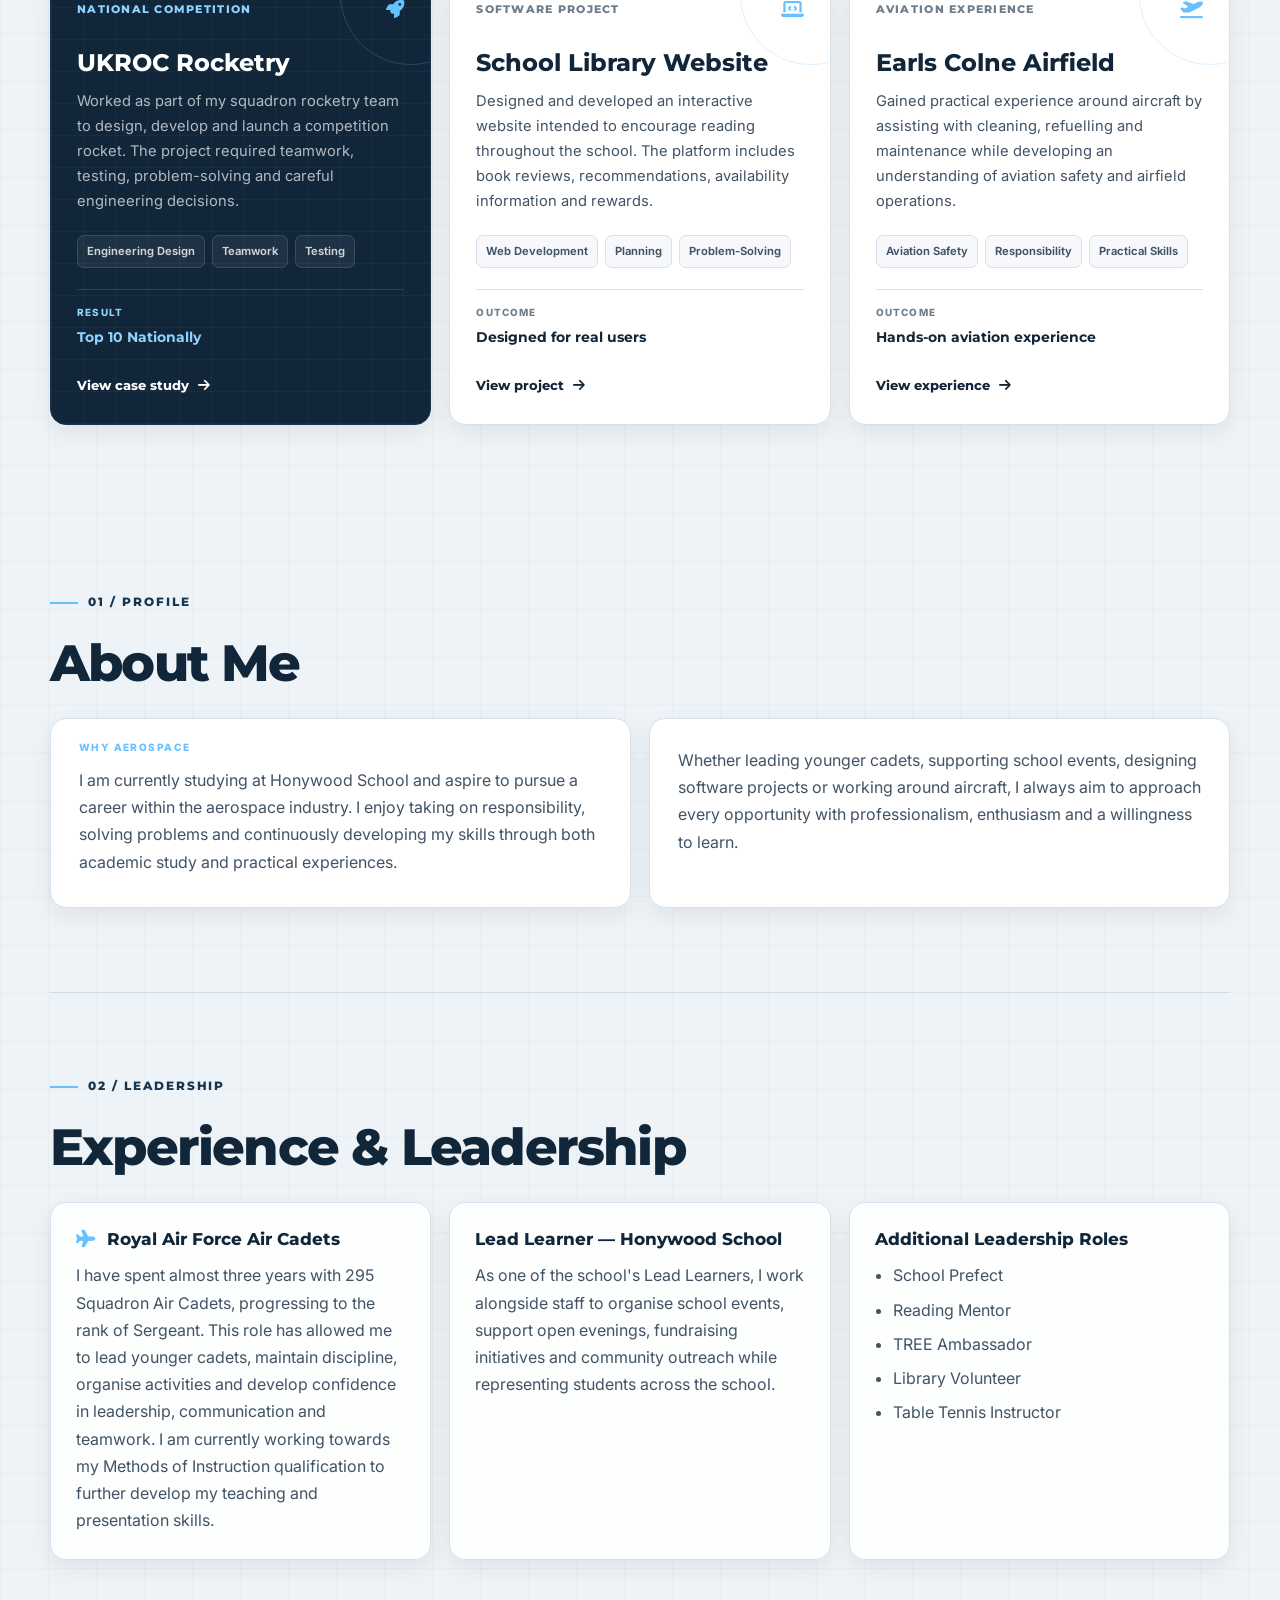
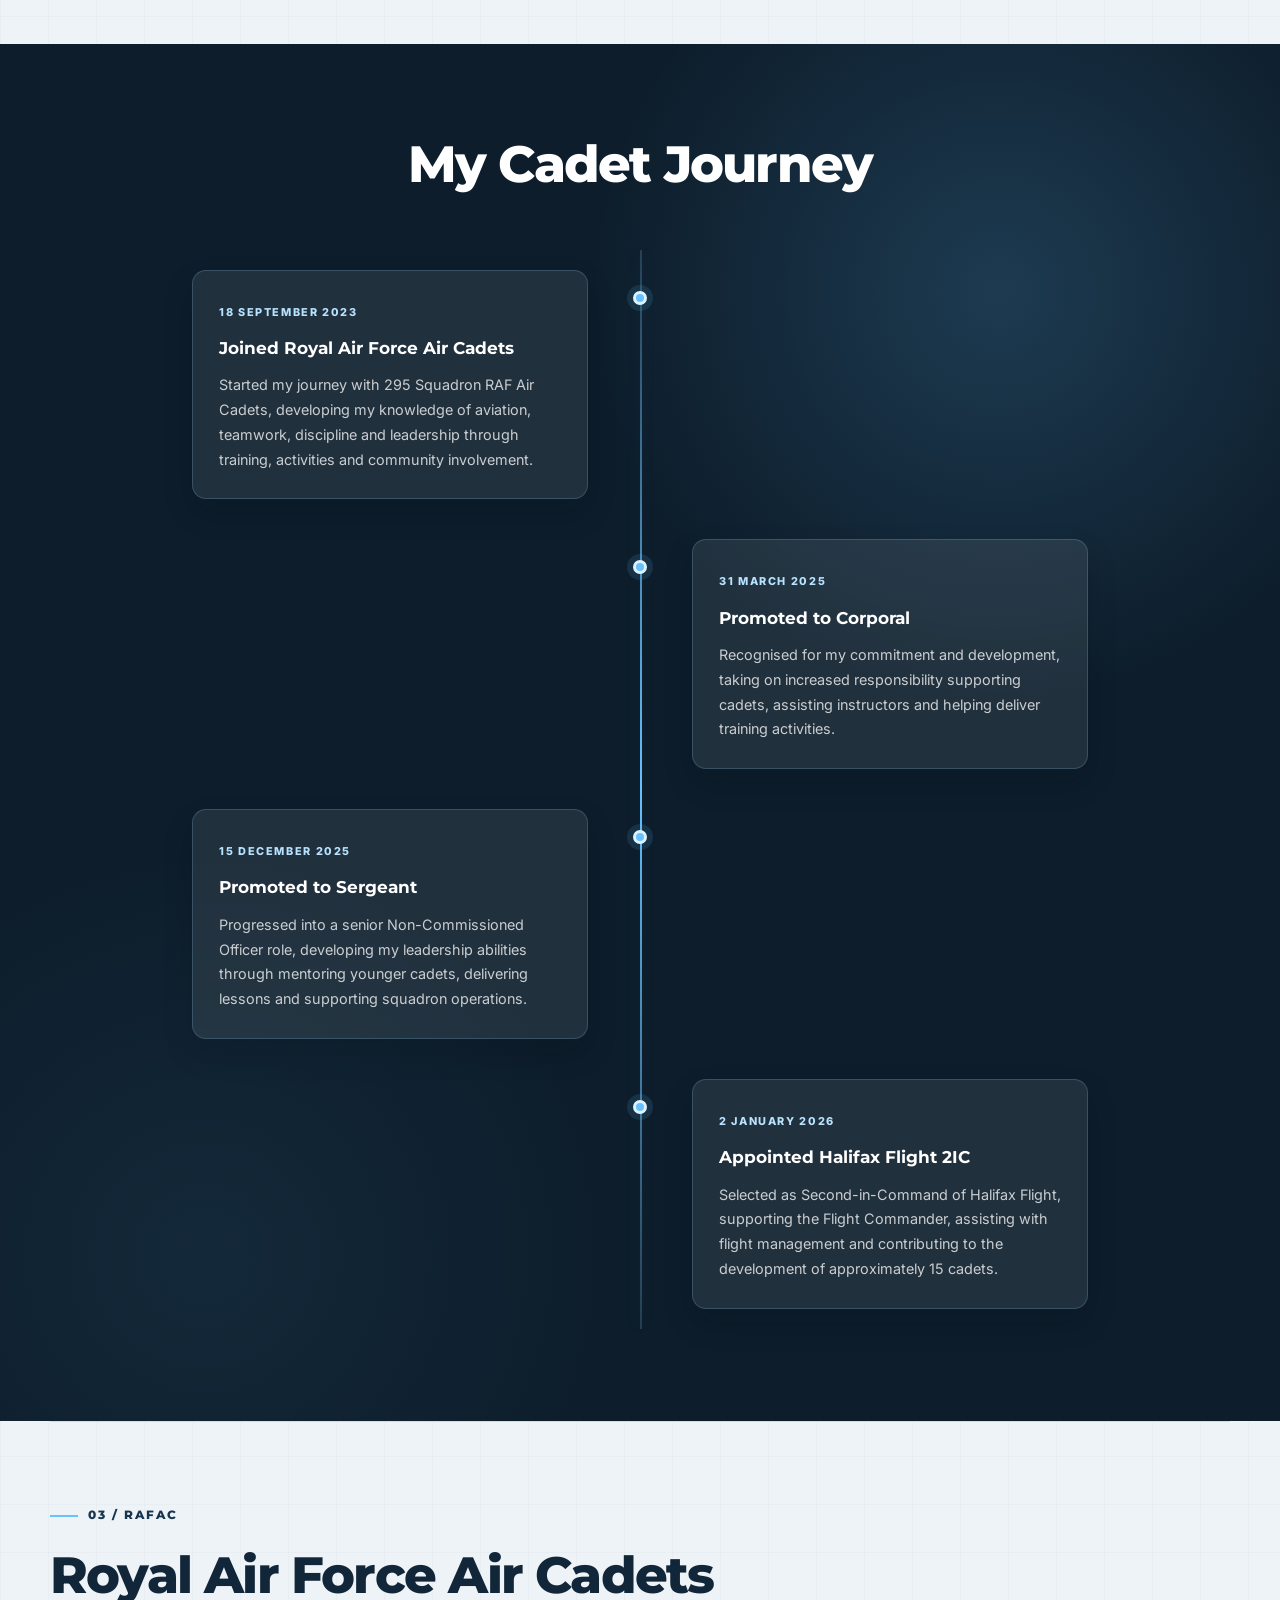
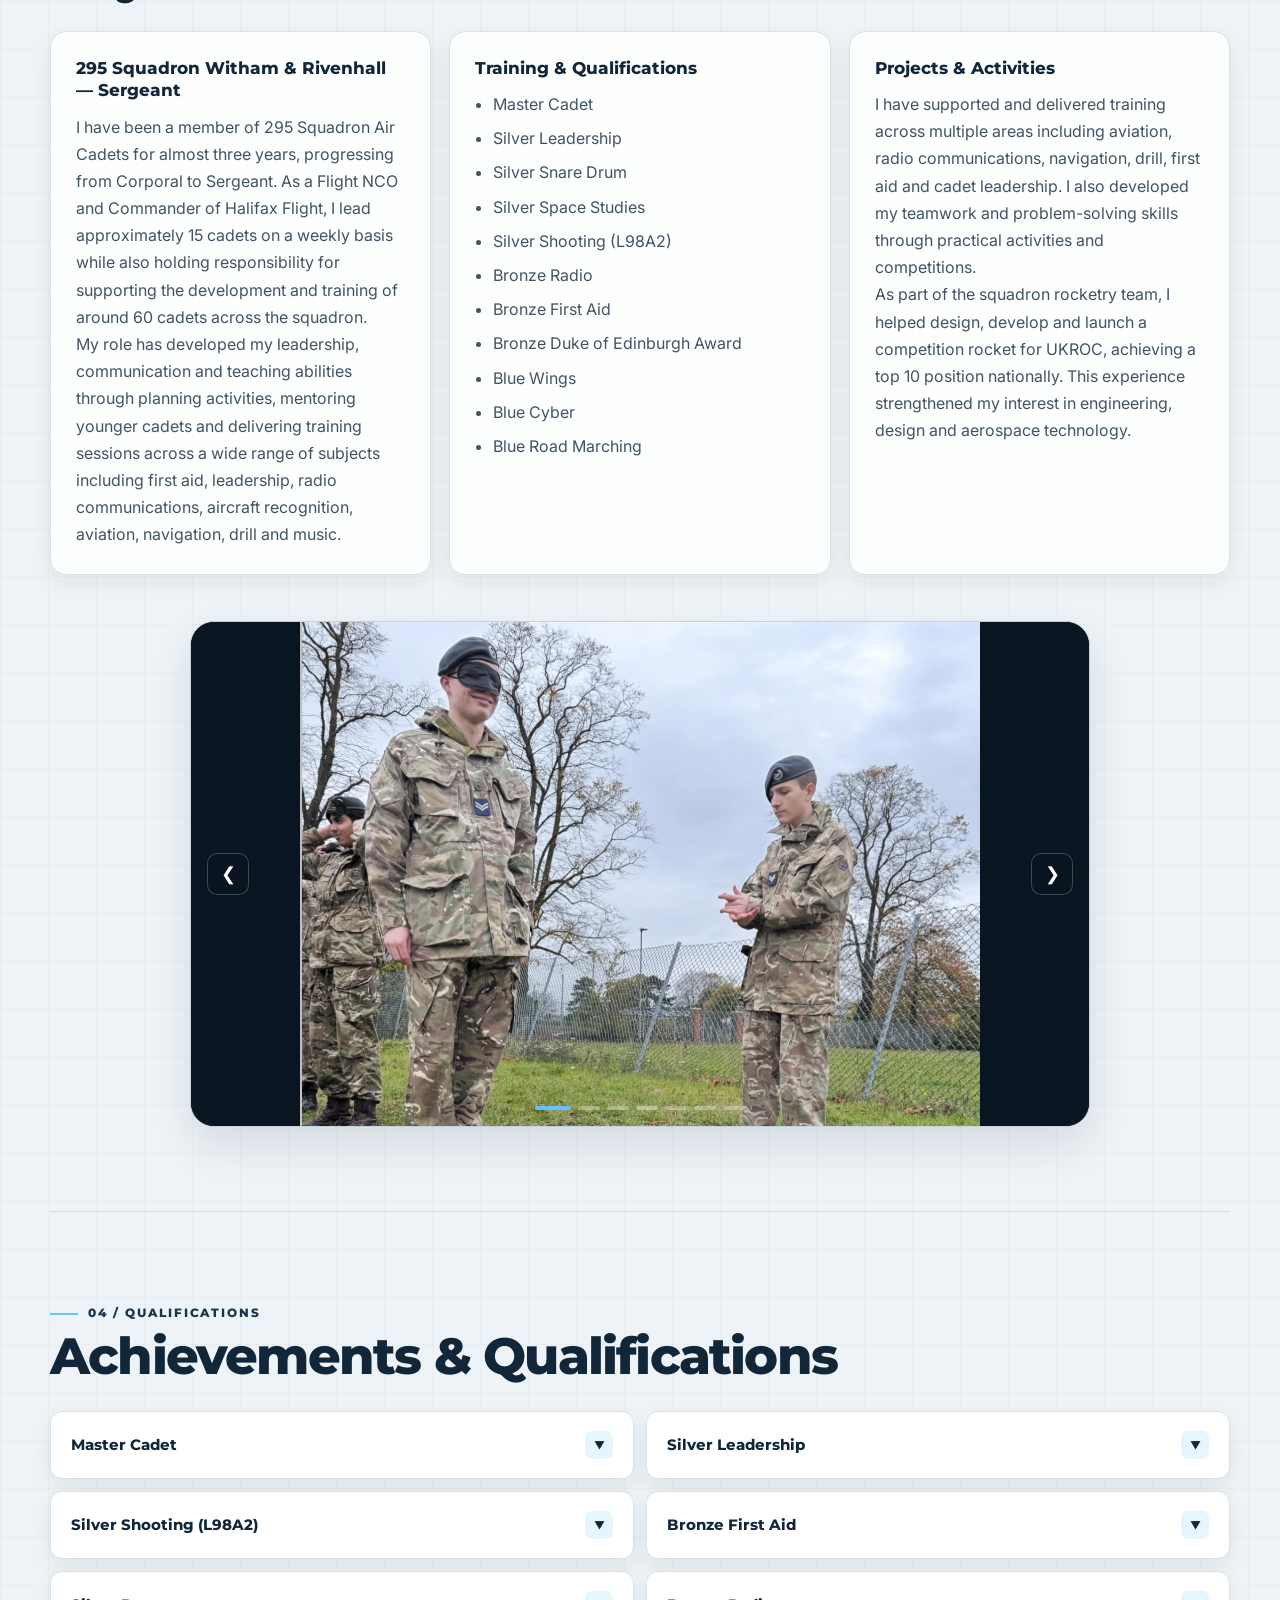
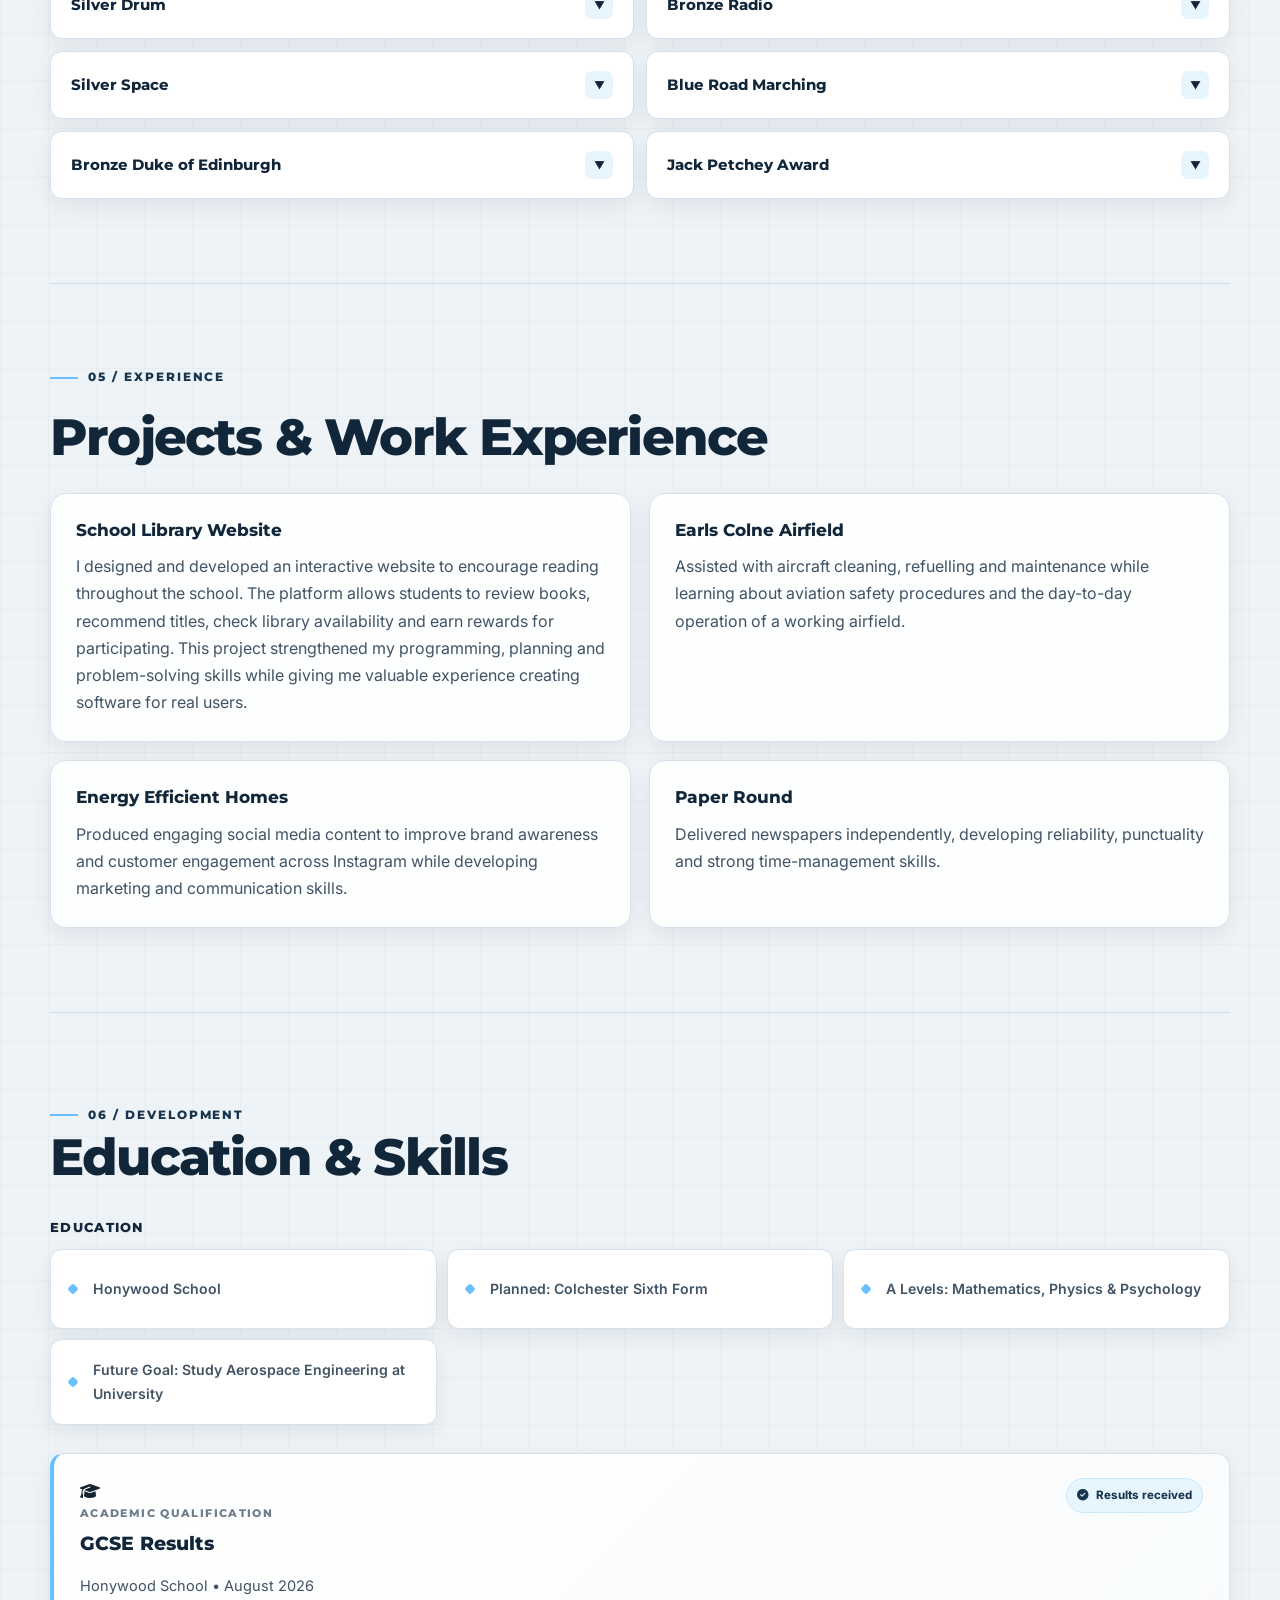
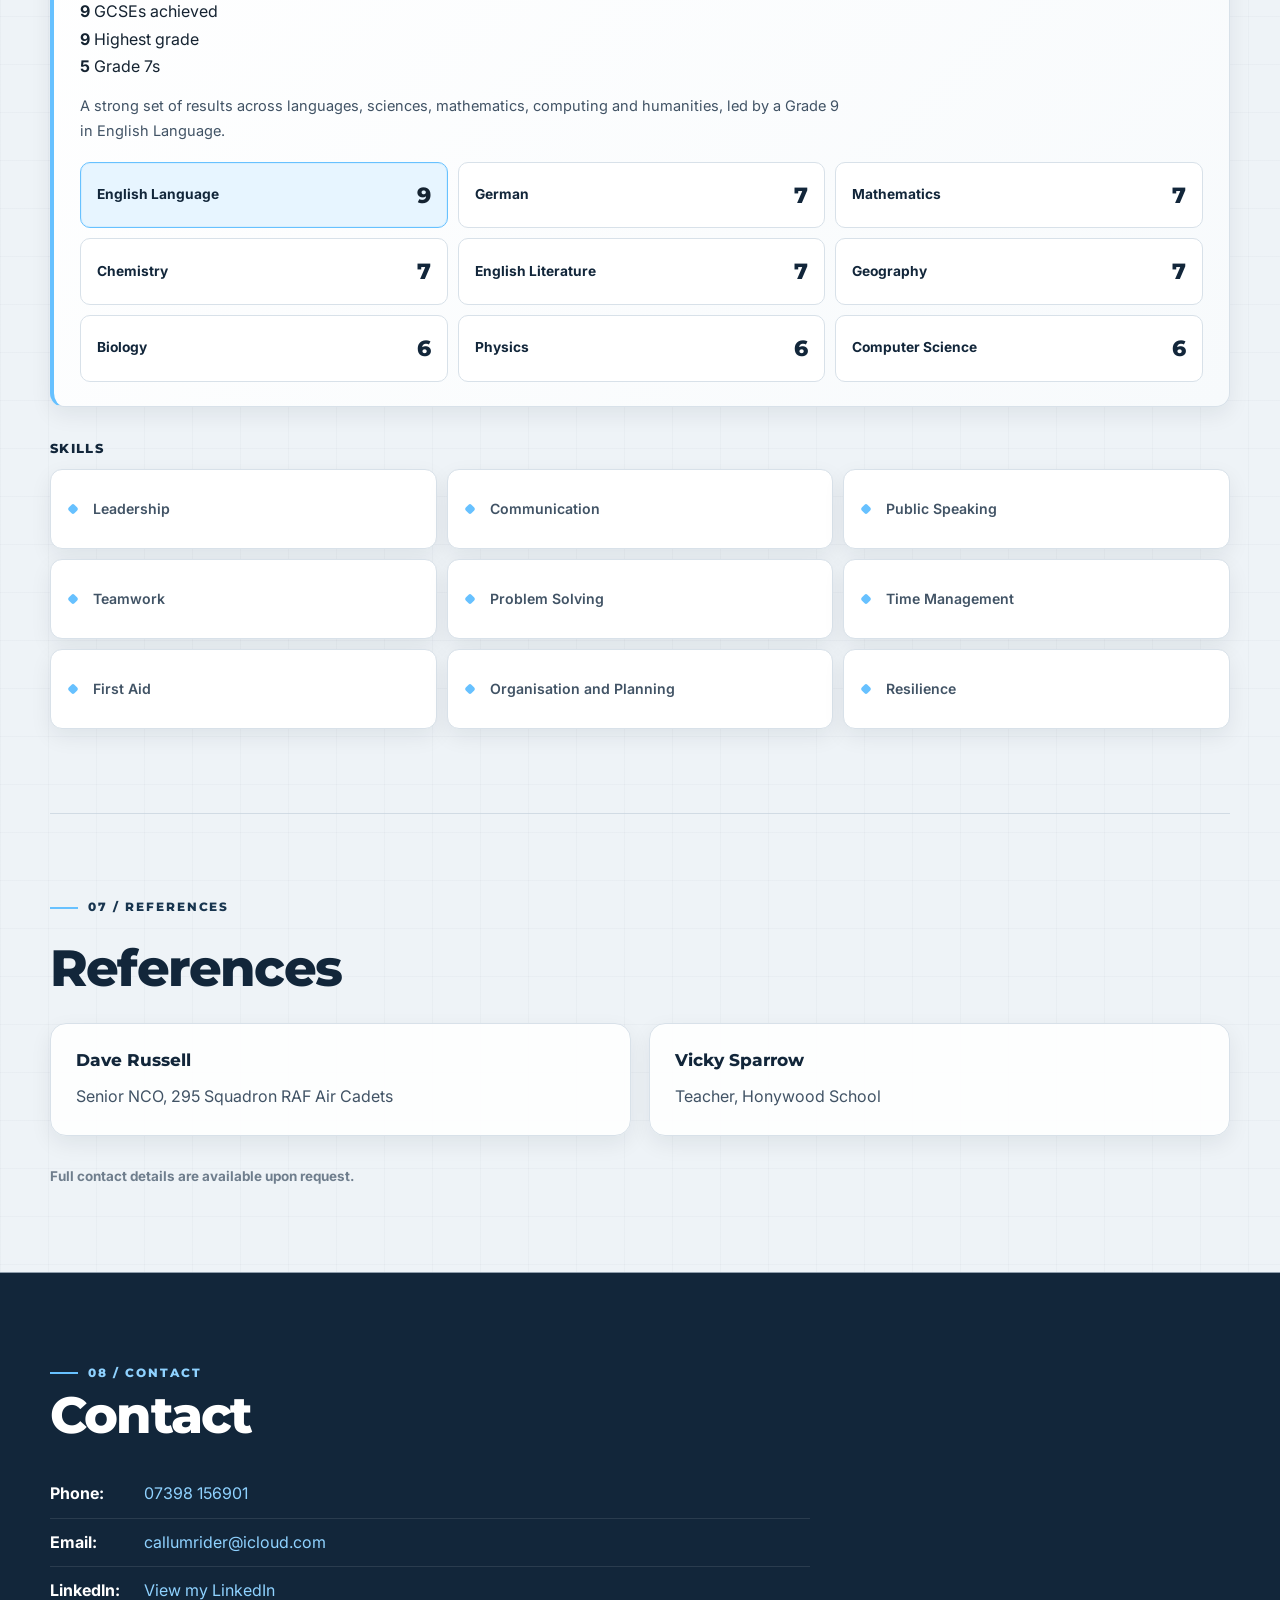
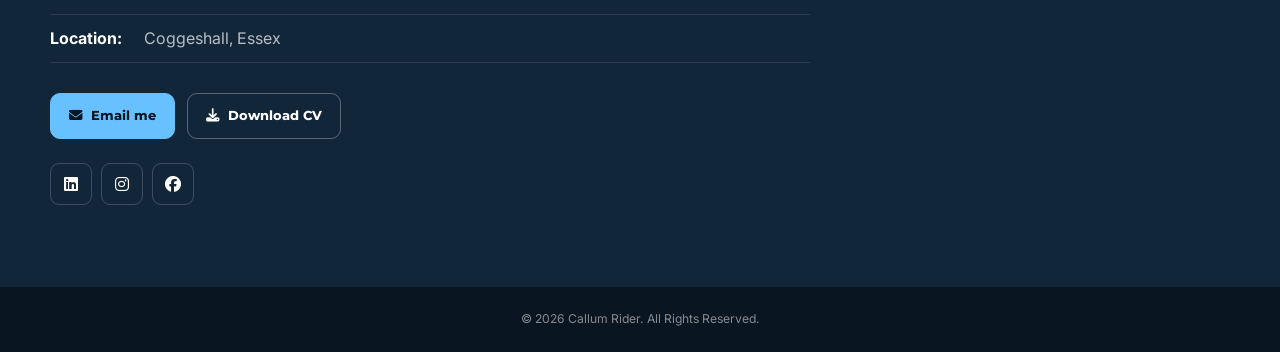
==== commit 27072440: "Add files via upload" ====
--- a/index.html
+++ b/index.html
@@ -970,9 +970,16 @@
 
             <section class="gcse-results-card" aria-labelledby="gcse-results-title">
                 <div class="gcse-results-header">
-                    <div>
-                        <span class="gcse-results-kicker">GCSE RESULTS</span>
-                        <h3 id="gcse-results-title">GCSE Results — August 2026</h3>
+                    <div class="gcse-title-group">
+                        <span class="gcse-feature-icon" aria-hidden="true">
+                            <i class="fa-solid fa-graduation-cap"></i>
+                        </span>
+
+                        <div>
+                            <span class="gcse-results-kicker">ACADEMIC QUALIFICATION</span>
+                            <h3 id="gcse-results-title">GCSE Results</h3>
+                            <p class="gcse-results-meta">Honywood School • August 2026</p>
+                        </div>
                     </div>
 
                     <span class="gcse-status">
@@ -981,8 +988,26 @@
                     </span>
                 </div>
 
-                <p>
-                    Achieved nine GCSEs, including a Grade 9 in English Language and five Grade 7s.
+                <div class="gcse-summary" aria-label="GCSE result highlights">
+                    <div class="gcse-summary-card gcse-summary-primary">
+                        <strong>9</strong>
+                        <span>GCSEs achieved</span>
+                    </div>
+
+                    <div class="gcse-summary-card">
+                        <strong>9</strong>
+                        <span>Highest grade</span>
+                    </div>
+
+                    <div class="gcse-summary-card">
+                        <strong>5</strong>
+                        <span>Grade 7s</span>
+                    </div>
+                </div>
+
+                <p class="gcse-results-intro">
+                    A strong set of results across languages, sciences, mathematics, computing and humanities,
+                    led by a Grade 9 in English Language.
                 </p>
 
                 <div class="gcse-results-grid" aria-label="GCSE subjects and grades">
--- a/assets/style.css
+++ b/assets/style.css
@@ -1833,8 +1833,9 @@
     }
 }
 
+
 /* ==================================================
-   GCSE RESULTS — PENDING 20 AUGUST 2026
+   GCSE RESULTS — AUGUST 2026
 ================================================== */
 
 .gcse-results-card {
@@ -1896,6 +1897,56 @@
     white-space: nowrap;
 }
 
+.gcse-results-grid {
+    display: grid;
+    grid-template-columns: repeat(3, minmax(0, 1fr));
+    gap: 10px;
+    margin-top: 18px;
+}
+
+.gcse-result {
+    display: flex;
+    align-items: center;
+    justify-content: space-between;
+    gap: 12px;
+    min-height: 58px;
+    padding: 14px 16px;
+    background: #fff;
+    border: 1px solid var(--line);
+    border-radius: 10px;
+}
+
+.gcse-result-highlight {
+    background: var(--blue-100);
+    border-color: var(--blue-500);
+    box-shadow: inset 0 0 0 1px rgba(103, 193, 255, 0.12);
+}
+
+.gcse-subject {
+    color: var(--navy-800);
+    font-size: 0.86rem;
+    font-weight: 700;
+    line-height: 1.3;
+}
+
+.gcse-grade {
+    flex: 0 0 auto;
+    color: var(--navy-800);
+    font-family: "Montserrat", Arial, sans-serif;
+    font-size: 1.35rem;
+    font-weight: 800;
+}
+
+.gcse-result-highlight .gcse-grade {
+    color: var(--blue-600);
+}
+
+@media (max-width: 900px) {
+    .gcse-results-grid {
+        grid-template-columns: repeat(2, minmax(0, 1fr));
+    }
+}
+
 @media (max-width: 760px) {
     .gcse-results-header {
         flex-direction: column;
@@ -1906,3 +1957,9 @@
         padding: 21px;
     }
 }
+
+@media (max-width: 520px) {
+    .gcse-results-grid {
+        grid-template-columns: 1fr;
+    }
+}
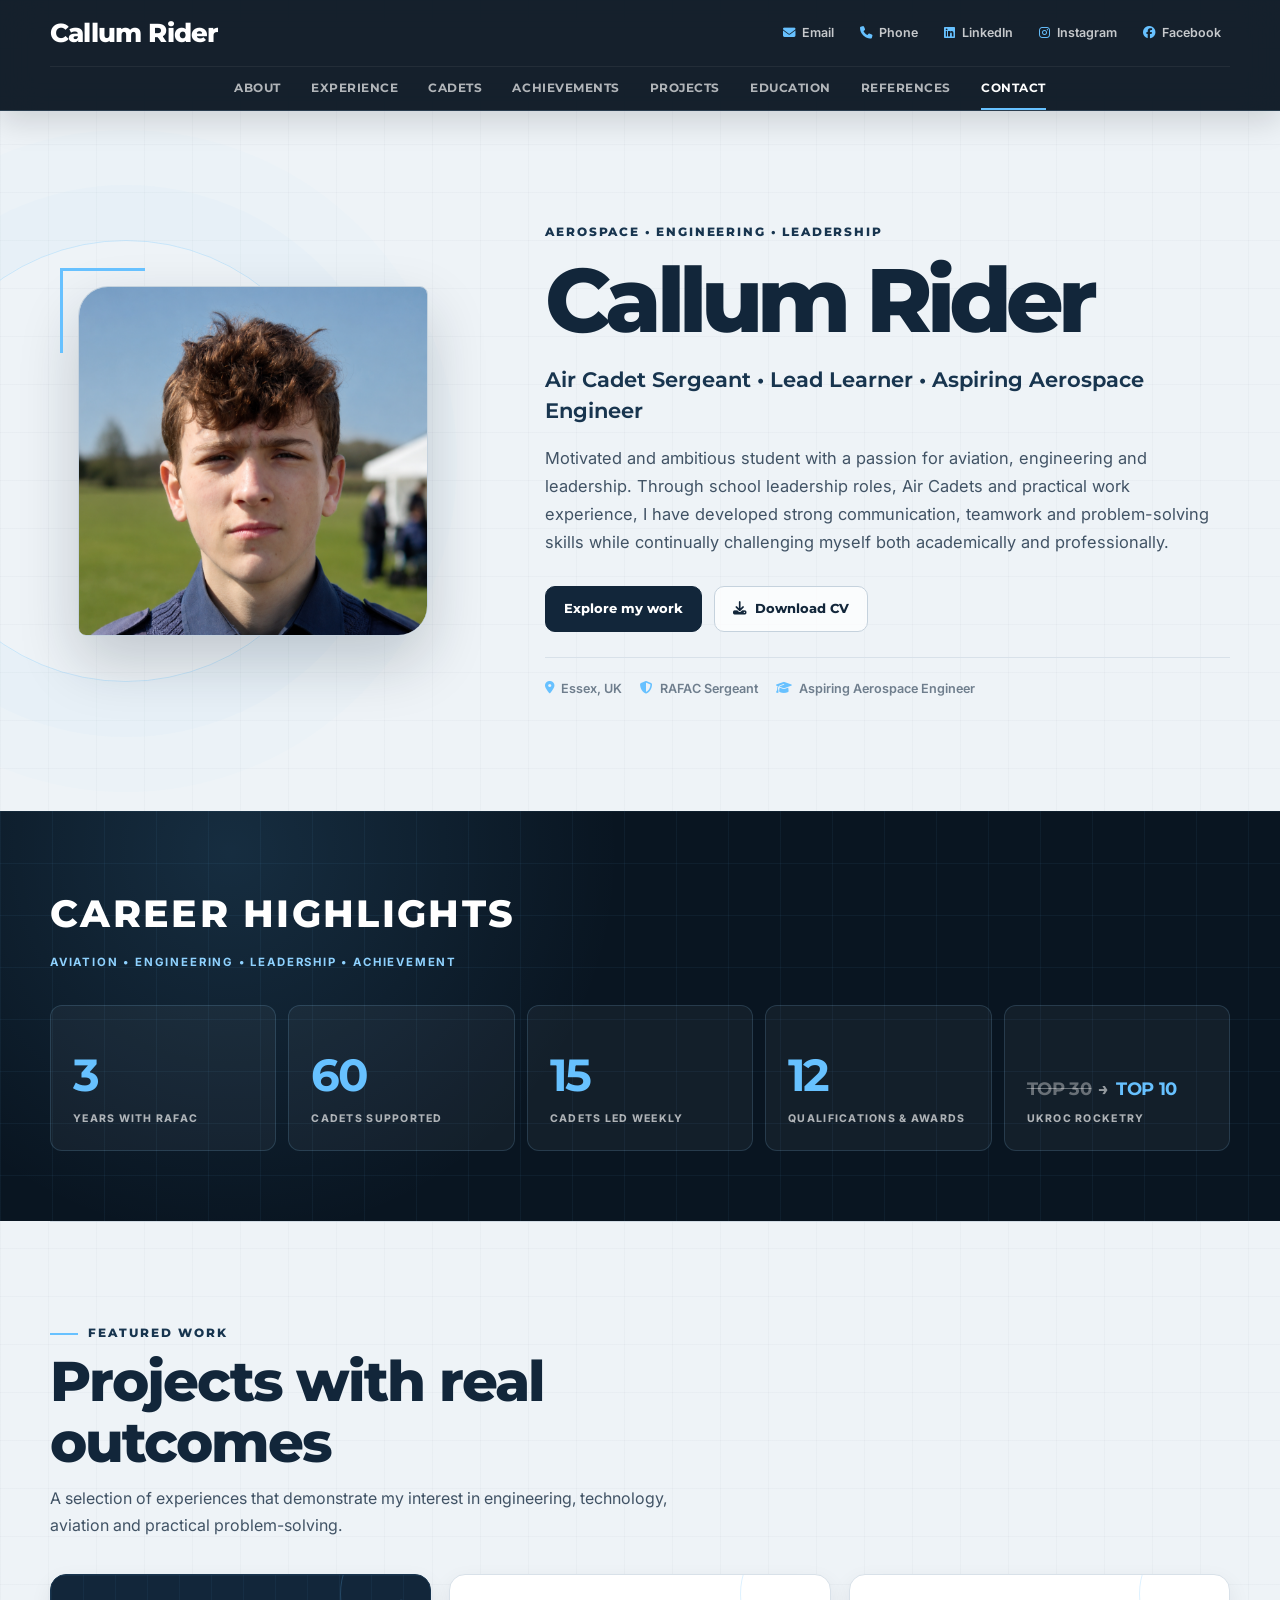
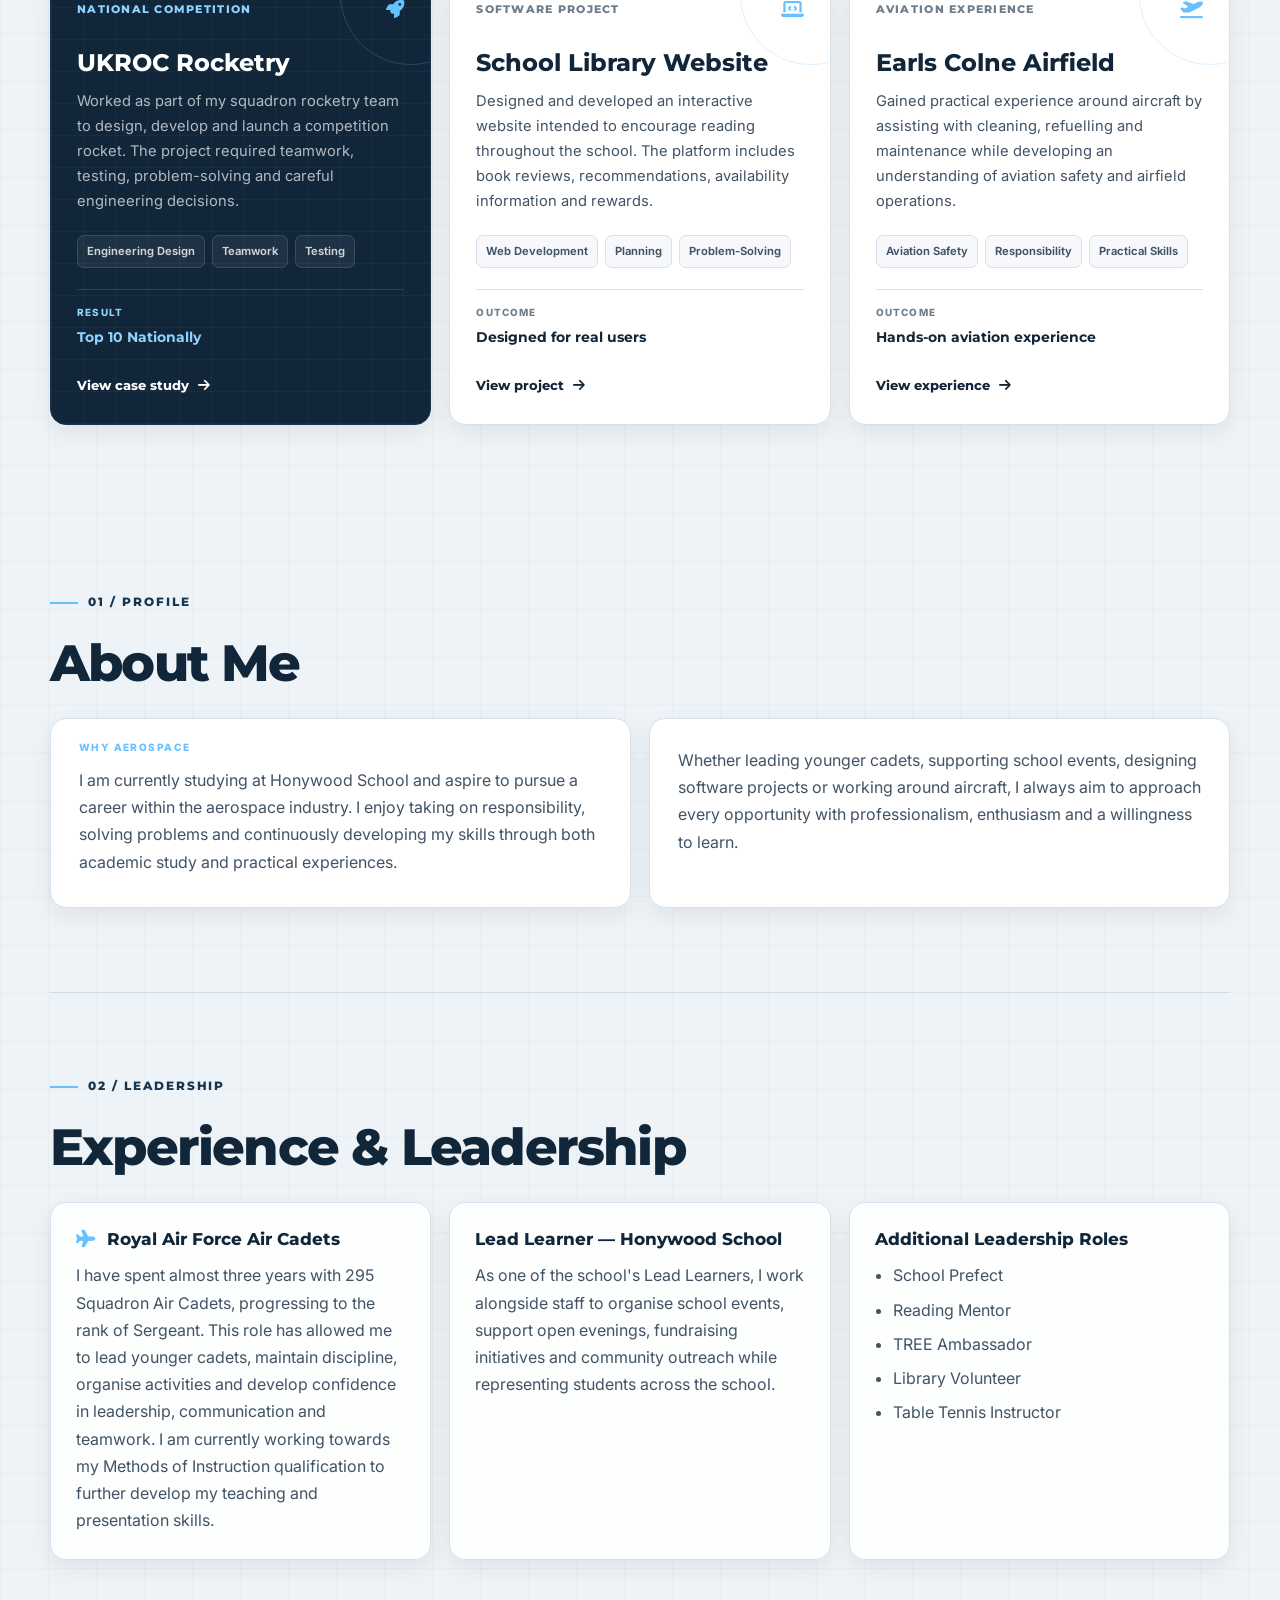
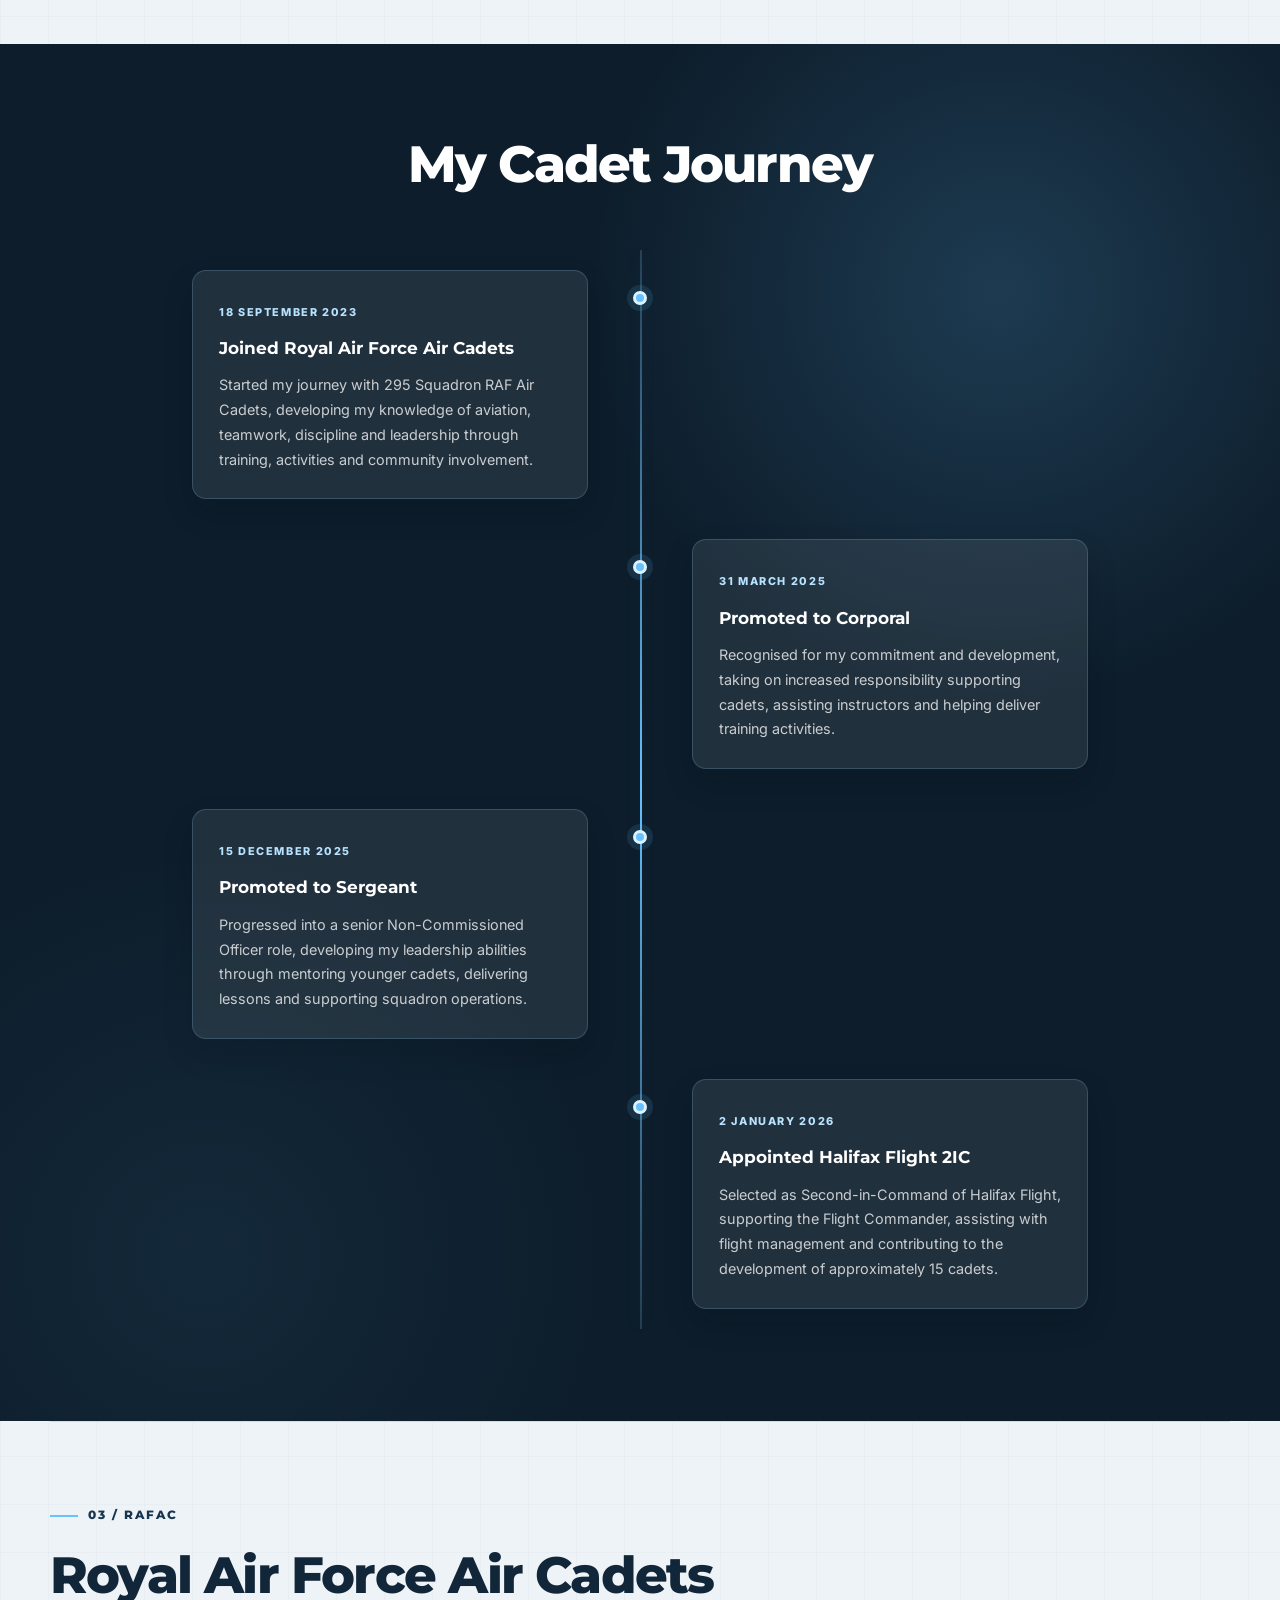
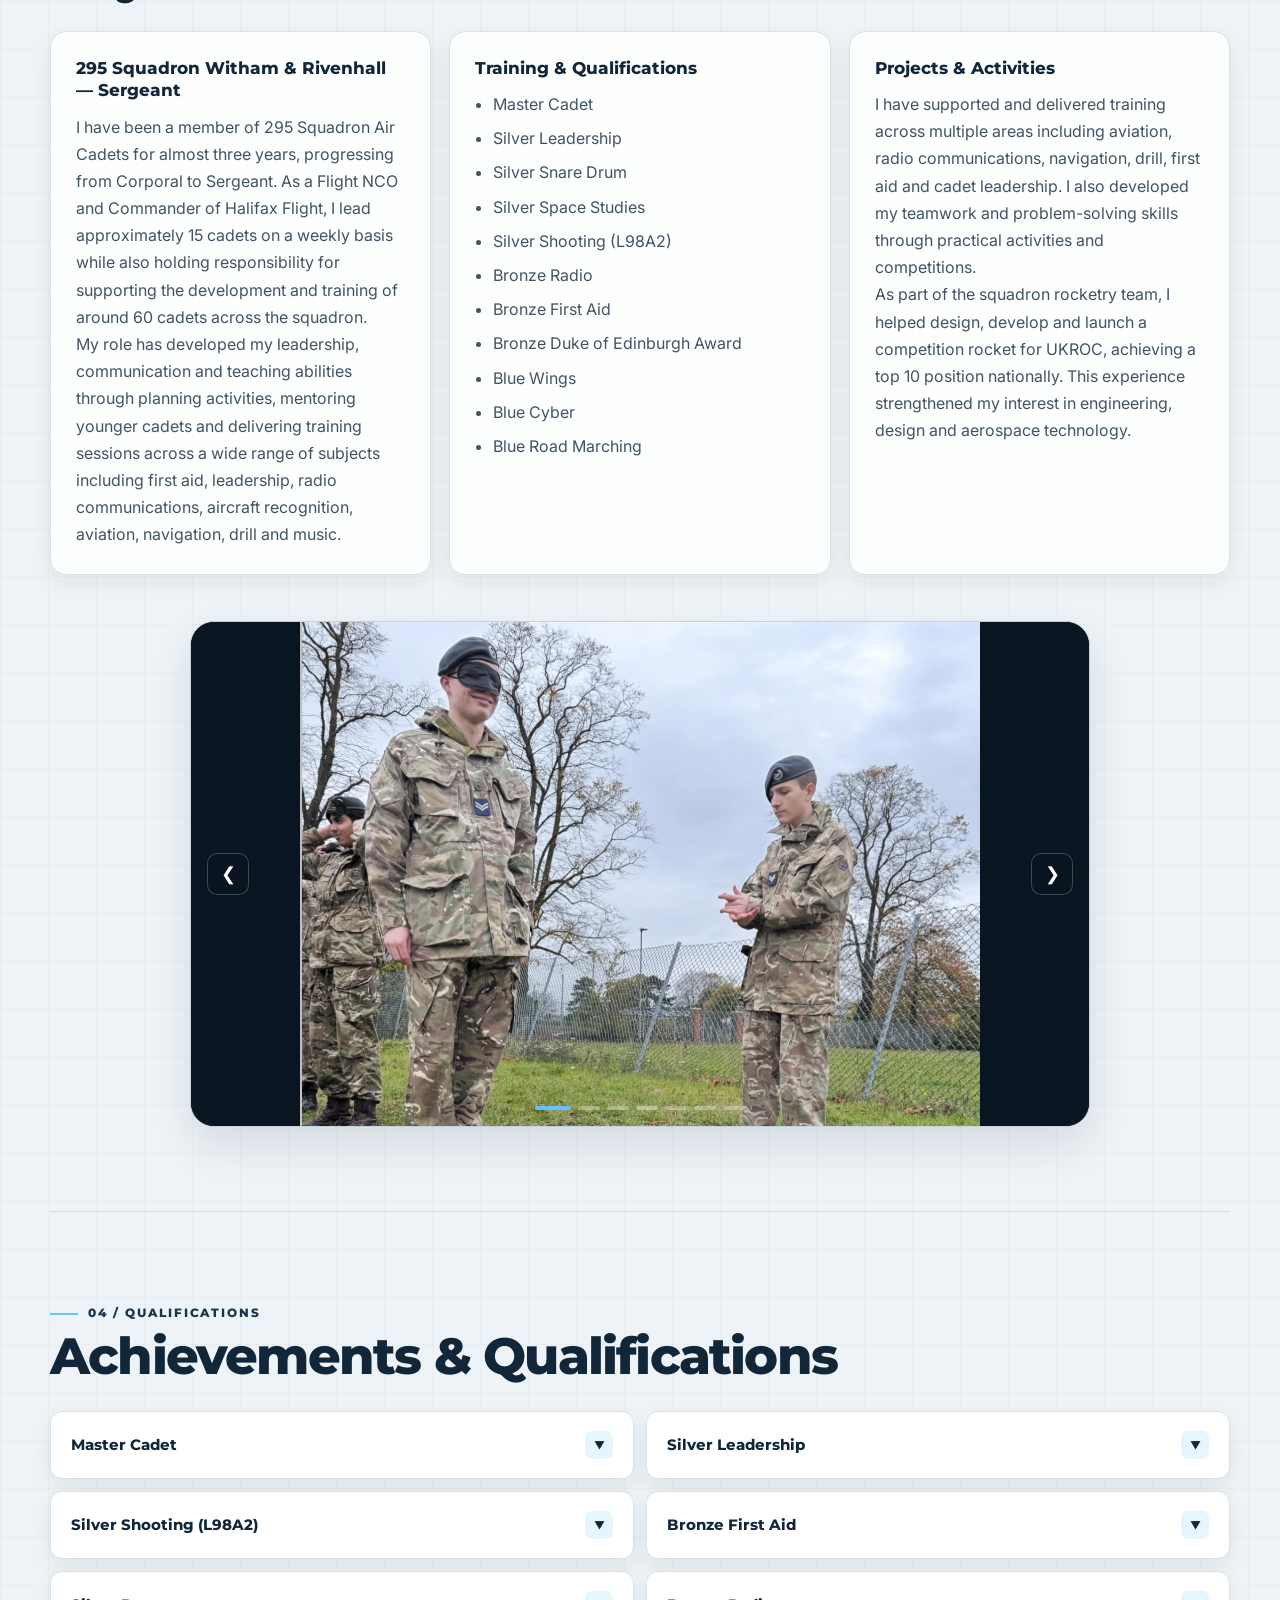
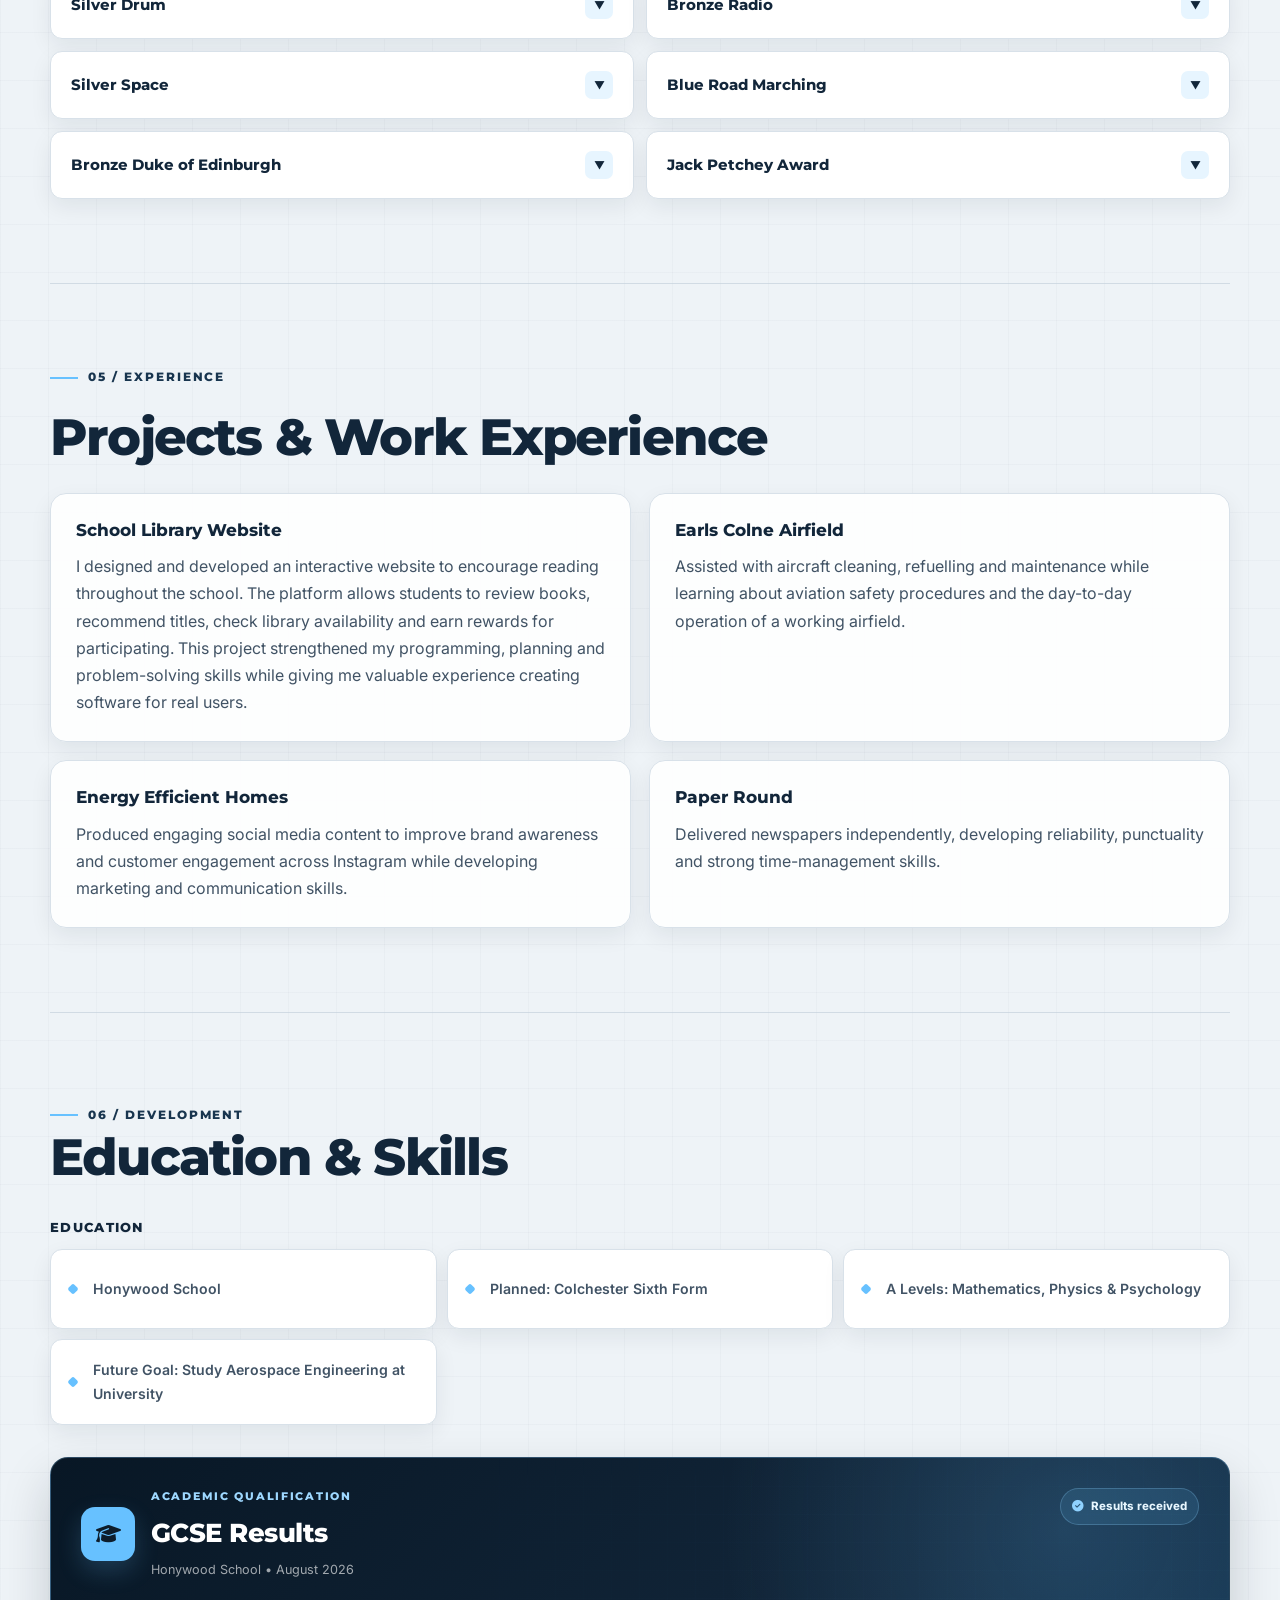
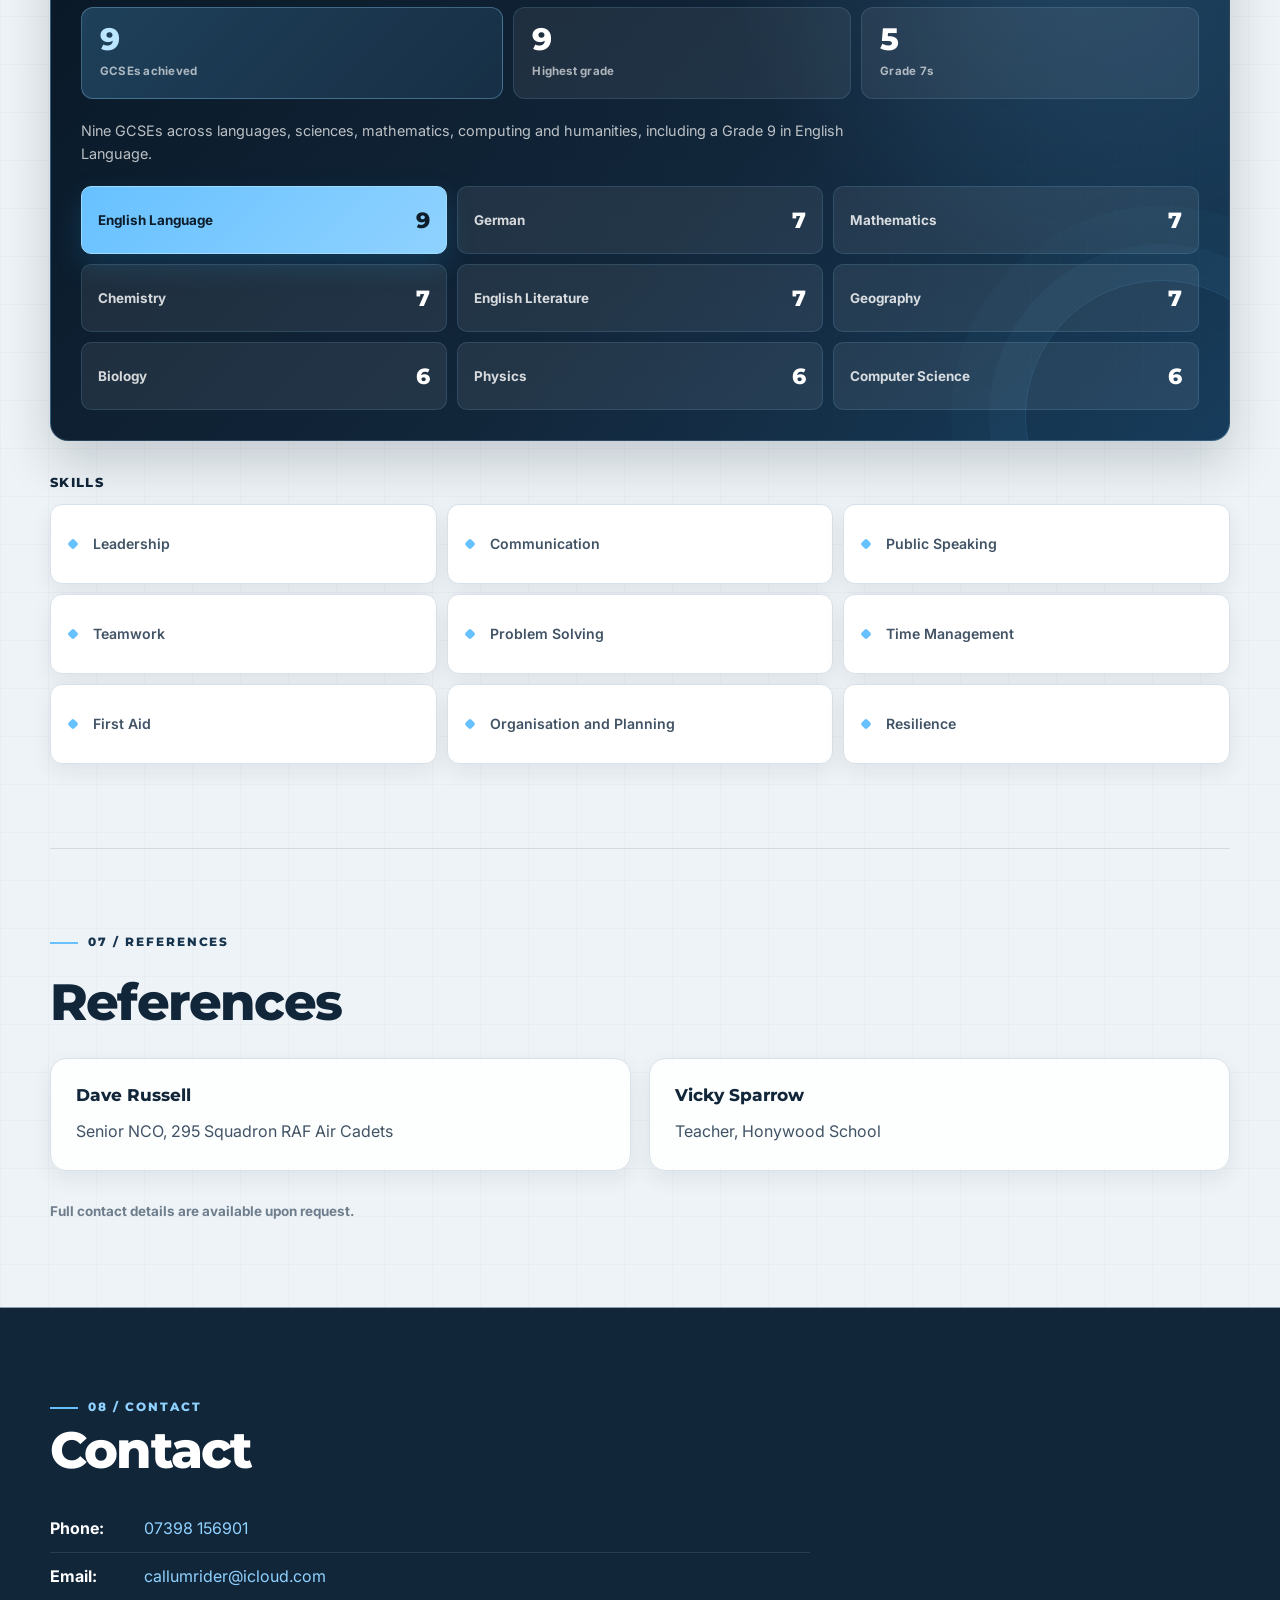
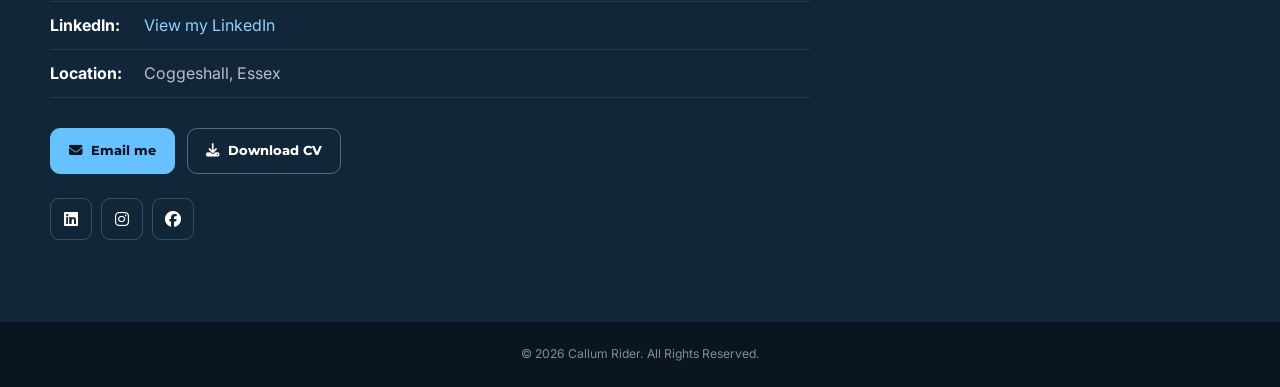
==== commit a4112f1b: "Add files via upload" ====
--- a/index.html
+++ b/index.html
@@ -1006,8 +1006,8 @@
                 </div>
 
                 <p class="gcse-results-intro">
-                    A strong set of results across languages, sciences, mathematics, computing and humanities,
-                    led by a Grade 9 in English Language.
+                    Nine GCSEs across languages, sciences, mathematics, computing and humanities,
+                    including a Grade 9 in English Language.
                 </p>
 
                 <div class="gcse-results-grid" aria-label="GCSE subjects and grades">
--- a/assets/style.css
+++ b/assets/style.css
@@ -1835,51 +1835,102 @@
 
 
 /* ==================================================
-   GCSE RESULTS — AUGUST 2026
+   GCSE RESULTS — FEATURED QUALIFICATION
 ================================================== */
 
 .gcse-results-card {
-    margin-top: 28px;
-    padding: 24px 26px;
-    background: linear-gradient(135deg, #ffffff, #f7fafc);
-    border: 1px solid var(--line);
-    border-left: 4px solid var(--blue-500);
-    border-radius: 14px;
-    box-shadow: var(--shadow-sm);
+    position: relative;
+    isolation: isolate;
+    overflow: hidden;
+    margin-top: 32px;
+    padding: 30px;
+    color: #fff;
+    background:
+        radial-gradient(circle at 86% 12%, rgba(103, 193, 255, 0.18), transparent 30%),
+        linear-gradient(135deg, #081725 0%, #12263a 56%, #173c5b 100%);
+    border: 1px solid rgba(143, 210, 255, 0.24);
+    border-radius: 18px;
+    box-shadow: 0 22px 50px rgba(7, 22, 34, 0.18);
+}
+
+.gcse-results-card::before {
+    content: "";
+    position: absolute;
+    z-index: -1;
+    inset: 0;
+    opacity: 0.42;
+    background:
+        linear-gradient(rgba(103, 193, 255, 0.045) 1px, transparent 1px),
+        linear-gradient(90deg, rgba(103, 193, 255, 0.045) 1px, transparent 1px);
+    background-size: 28px 28px;
+    mask-image: linear-gradient(to left, #000 0%, rgba(0, 0, 0, 0.5) 46%, transparent 78%);
+}
+
+.gcse-results-card::after {
+    content: "";
+    position: absolute;
+    z-index: -1;
+    right: -68px;
+    bottom: -112px;
+    width: 270px;
+    height: 270px;
+    border: 1px solid rgba(103, 193, 255, 0.16);
+    border-radius: 50%;
+    box-shadow:
+        0 0 0 36px rgba(103, 193, 255, 0.035),
+        0 0 0 74px rgba(103, 193, 255, 0.022);
 }
 
 .gcse-results-header {
     display: flex;
     align-items: flex-start;
     justify-content: space-between;
-    gap: 20px;
+    gap: 24px;
+}
+
+.gcse-title-group {
+    display: flex;
+    align-items: center;
+    gap: 16px;
+}
+
+.gcse-feature-icon {
+    flex: 0 0 auto;
+    width: 54px;
+    height: 54px;
+    display: grid;
+    place-items: center;
+    color: var(--navy-900);
+    background: var(--blue-500);
+    border-radius: 14px;
+    box-shadow: 0 10px 24px rgba(103, 193, 255, 0.2);
+    font-size: 1.25rem;
 }
 
 .gcse-results-kicker {
     display: block;
     margin-bottom: 5px;
-    color: var(--ink-500);
-    font-family: "Montserrat", Arial, sans-serif;
-    font-size: 0.66rem;
+    color: #9ed8ff;
+    font-family: "Montserrat", Arial, sans-serif;
+    font-size: 0.67rem;
     font-weight: 800;
-    letter-spacing: 0.13em;
+    letter-spacing: 0.16em;
 }
 
 .gcse-results-card h3 {
     margin: 0;
-    color: var(--navy-800);
-    font-family: "Montserrat", Arial, sans-serif;
-    font-size: 1.18rem;
+    color: #fff;
+    font-family: "Montserrat", Arial, sans-serif;
+    font-size: clamp(1.45rem, 2vw, 1.85rem);
     font-weight: 800;
-    letter-spacing: normal;
+    letter-spacing: -0.02em;
     text-transform: none;
 }
 
-.gcse-results-card p {
-    max-width: 760px;
-    margin-top: 14px;
-    color: var(--ink-700);
-    font-size: 0.91rem;
+.gcse-results-meta {
+    margin: 5px 0 0 !important;
+    color: rgba(255, 255, 255, 0.62) !important;
+    font-size: 0.79rem !important;
 }
 
 .gcse-status {
@@ -1887,21 +1938,76 @@
     display: inline-flex;
     align-items: center;
     gap: 7px;
-    padding: 7px 10px;
-    color: var(--navy-700);
-    background: var(--blue-100);
-    border: 1px solid #c7e9ff;
+    padding: 8px 11px;
+    color: #e8f7ff;
+    background: rgba(103, 193, 255, 0.12);
+    border: 1px solid rgba(143, 210, 255, 0.25);
     border-radius: 999px;
     font-size: 0.72rem;
     font-weight: 750;
     white-space: nowrap;
 }
 
+.gcse-status i {
+    color: var(--blue-400);
+}
+
+.gcse-summary {
+    display: grid;
+    grid-template-columns: 1.25fr 1fr 1fr;
+    gap: 10px;
+    margin-top: 26px;
+}
+
+.gcse-summary-card {
+    min-height: 92px;
+    display: flex;
+    flex-direction: column;
+    justify-content: center;
+    padding: 16px 18px;
+    background: rgba(255, 255, 255, 0.065);
+    border: 1px solid rgba(143, 210, 255, 0.15);
+    border-radius: 12px;
+}
+
+.gcse-summary-card strong {
+    color: #fff;
+    font-family: "Montserrat", Arial, sans-serif;
+    font-size: 1.95rem;
+    font-weight: 800;
+    line-height: 1;
+}
+
+.gcse-summary-card span {
+    margin-top: 7px;
+    color: rgba(255, 255, 255, 0.64);
+    font-size: 0.72rem;
+    font-weight: 700;
+    letter-spacing: 0.02em;
+}
+
+.gcse-summary-primary {
+    background: linear-gradient(135deg, rgba(103, 193, 255, 0.23), rgba(103, 193, 255, 0.09));
+    border-color: rgba(143, 210, 255, 0.34);
+}
+
+.gcse-summary-primary strong {
+    color: #bce5ff;
+}
+
+.gcse-results-intro {
+    max-width: 780px !important;
+    margin: 20px 0 0 !important;
+    color: rgba(255, 255, 255, 0.72) !important;
+    font-size: 0.9rem !important;
+    line-height: 1.65;
+}
+
 .gcse-results-grid {
     display: grid;
     grid-template-columns: repeat(3, minmax(0, 1fr));
     gap: 10px;
-    margin-top: 18px;
+    margin-top: 20px;
 }
 
 .gcse-result {
@@ -1909,57 +2015,123 @@
     align-items: center;
     justify-content: space-between;
     gap: 12px;
-    min-height: 58px;
+    min-height: 60px;
     padding: 14px 16px;
-    background: #fff;
-    border: 1px solid var(--line);
+    background: rgba(255, 255, 255, 0.075);
+    border: 1px solid rgba(143, 210, 255, 0.14);
     border-radius: 10px;
+    transition: transform 180ms ease, background 180ms ease, border-color 180ms ease;
+}
+
+.gcse-result:hover {
+    transform: translateY(-2px);
+    background: rgba(255, 255, 255, 0.105);
+    border-color: rgba(143, 210, 255, 0.25);
 }
 
 .gcse-result-highlight {
-    background: var(--blue-100);
-    border-color: var(--blue-500);
-    box-shadow: inset 0 0 0 1px rgba(103, 193, 255, 0.12);
+    background: linear-gradient(135deg, #67c1ff 0%, #8fd2ff 100%);
+    border-color: #9edcff;
+    box-shadow: 0 12px 28px rgba(36, 132, 194, 0.23);
 }
 
 .gcse-subject {
-    color: var(--navy-800);
-    font-size: 0.86rem;
+    color: rgba(255, 255, 255, 0.82);
+    font-size: 0.84rem;
     font-weight: 700;
     line-height: 1.3;
 }
 
 .gcse-grade {
     flex: 0 0 auto;
-    color: var(--navy-800);
-    font-family: "Montserrat", Arial, sans-serif;
-    font-size: 1.35rem;
+    color: #fff;
+    font-family: "Montserrat", Arial, sans-serif;
+    font-size: 1.4rem;
     font-weight: 800;
 }
 
+.gcse-result-highlight .gcse-subject,
 .gcse-result-highlight .gcse-grade {
-    color: var(--blue-600);
+    color: var(--navy-900);
 }
 
 @media (max-width: 900px) {
+    .gcse-results-card {
+        padding: 26px;
+    }
+
     .gcse-results-grid {
         grid-template-columns: repeat(2, minmax(0, 1fr));
     }
 }
 
 @media (max-width: 760px) {
+    .gcse-results-card {
+        margin-top: 26px;
+        padding: 22px;
+        border-radius: 16px;
+    }
+
     .gcse-results-header {
         flex-direction: column;
-        gap: 12px;
-    }
-
+        gap: 15px;
+    }
+
+    .gcse-title-group {
+        align-items: flex-start;
+    }
+
+    .gcse-feature-icon {
+        width: 48px;
+        height: 48px;
+        border-radius: 12px;
+    }
+
+    .gcse-summary {
+        grid-template-columns: 1fr 1fr;
+    }
+
+    .gcse-summary-primary {
+        grid-column: 1 / -1;
+    }
+
+    .gcse-summary-card {
+        min-height: 78px;
+        padding: 14px 15px;
+    }
+
+    .gcse-summary-card strong {
+        font-size: 1.65rem;
+    }
+}
+
+@media (max-width: 520px) {
     .gcse-results-card {
-        padding: 21px;
-    }
-}
-
-@media (max-width: 520px) {
+        padding: 19px;
+    }
+
     .gcse-results-grid {
         grid-template-columns: 1fr;
     }
-}
+
+    .gcse-result {
+        min-height: 56px;
+    }
+
+    .gcse-results-card::after {
+        width: 220px;
+        height: 220px;
+        right: -100px;
+        bottom: -105px;
+    }
+}
+
+@media (prefers-reduced-motion: reduce) {
+    .gcse-result {
+        transition: none;
+    }
+
+    .gcse-result:hover {
+        transform: none;
+    }
+}
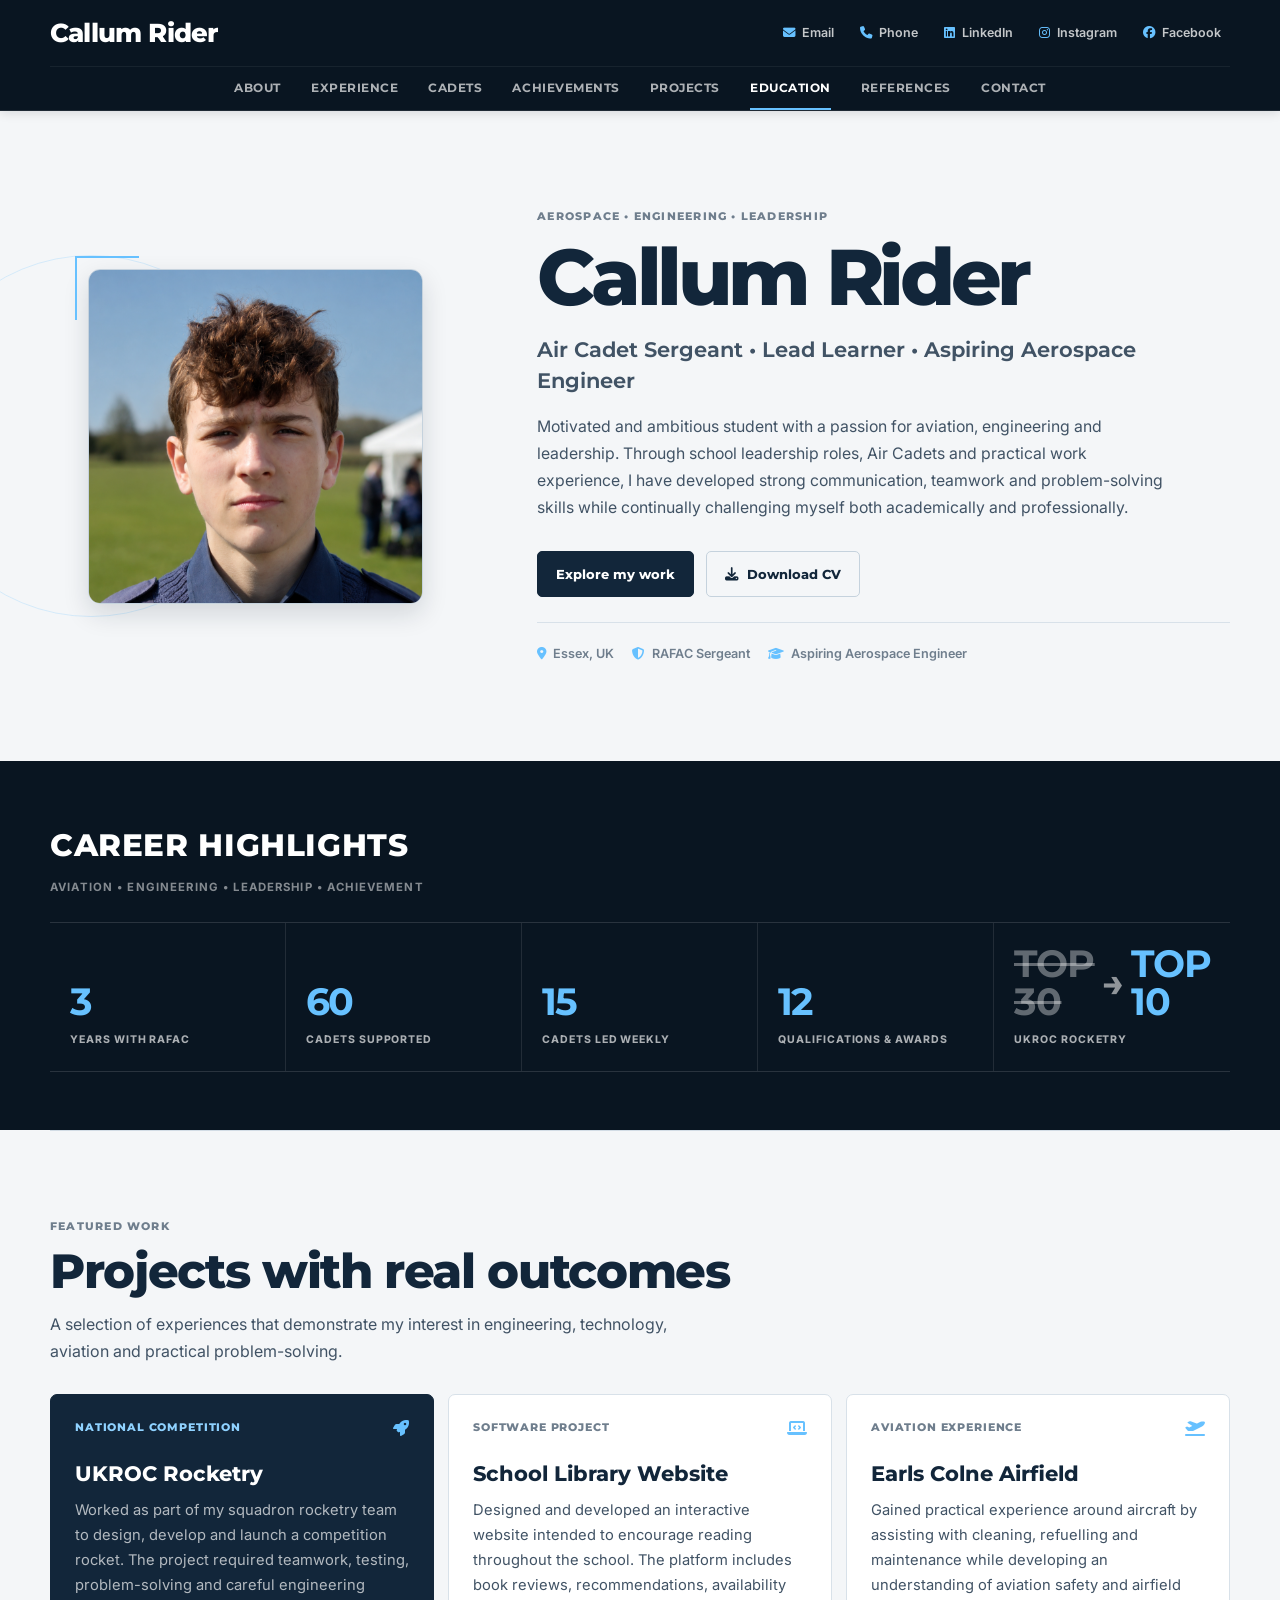
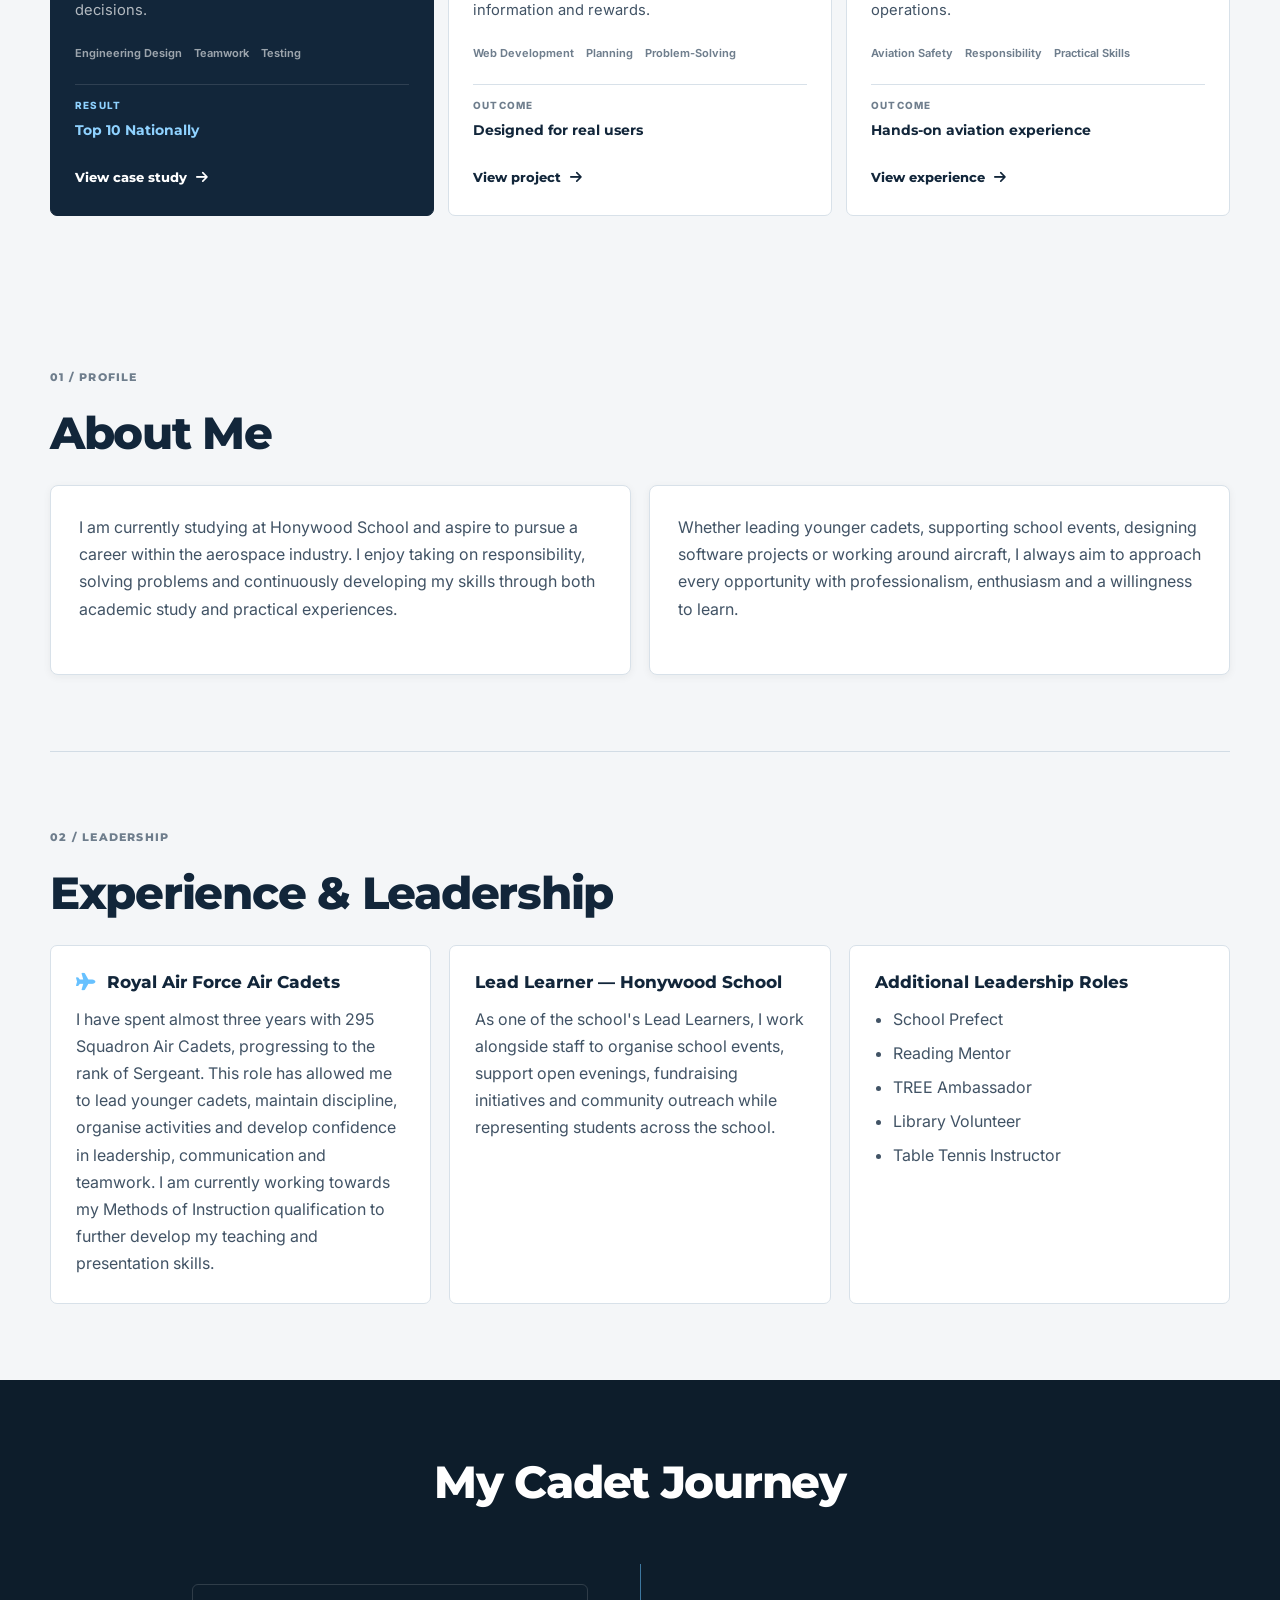
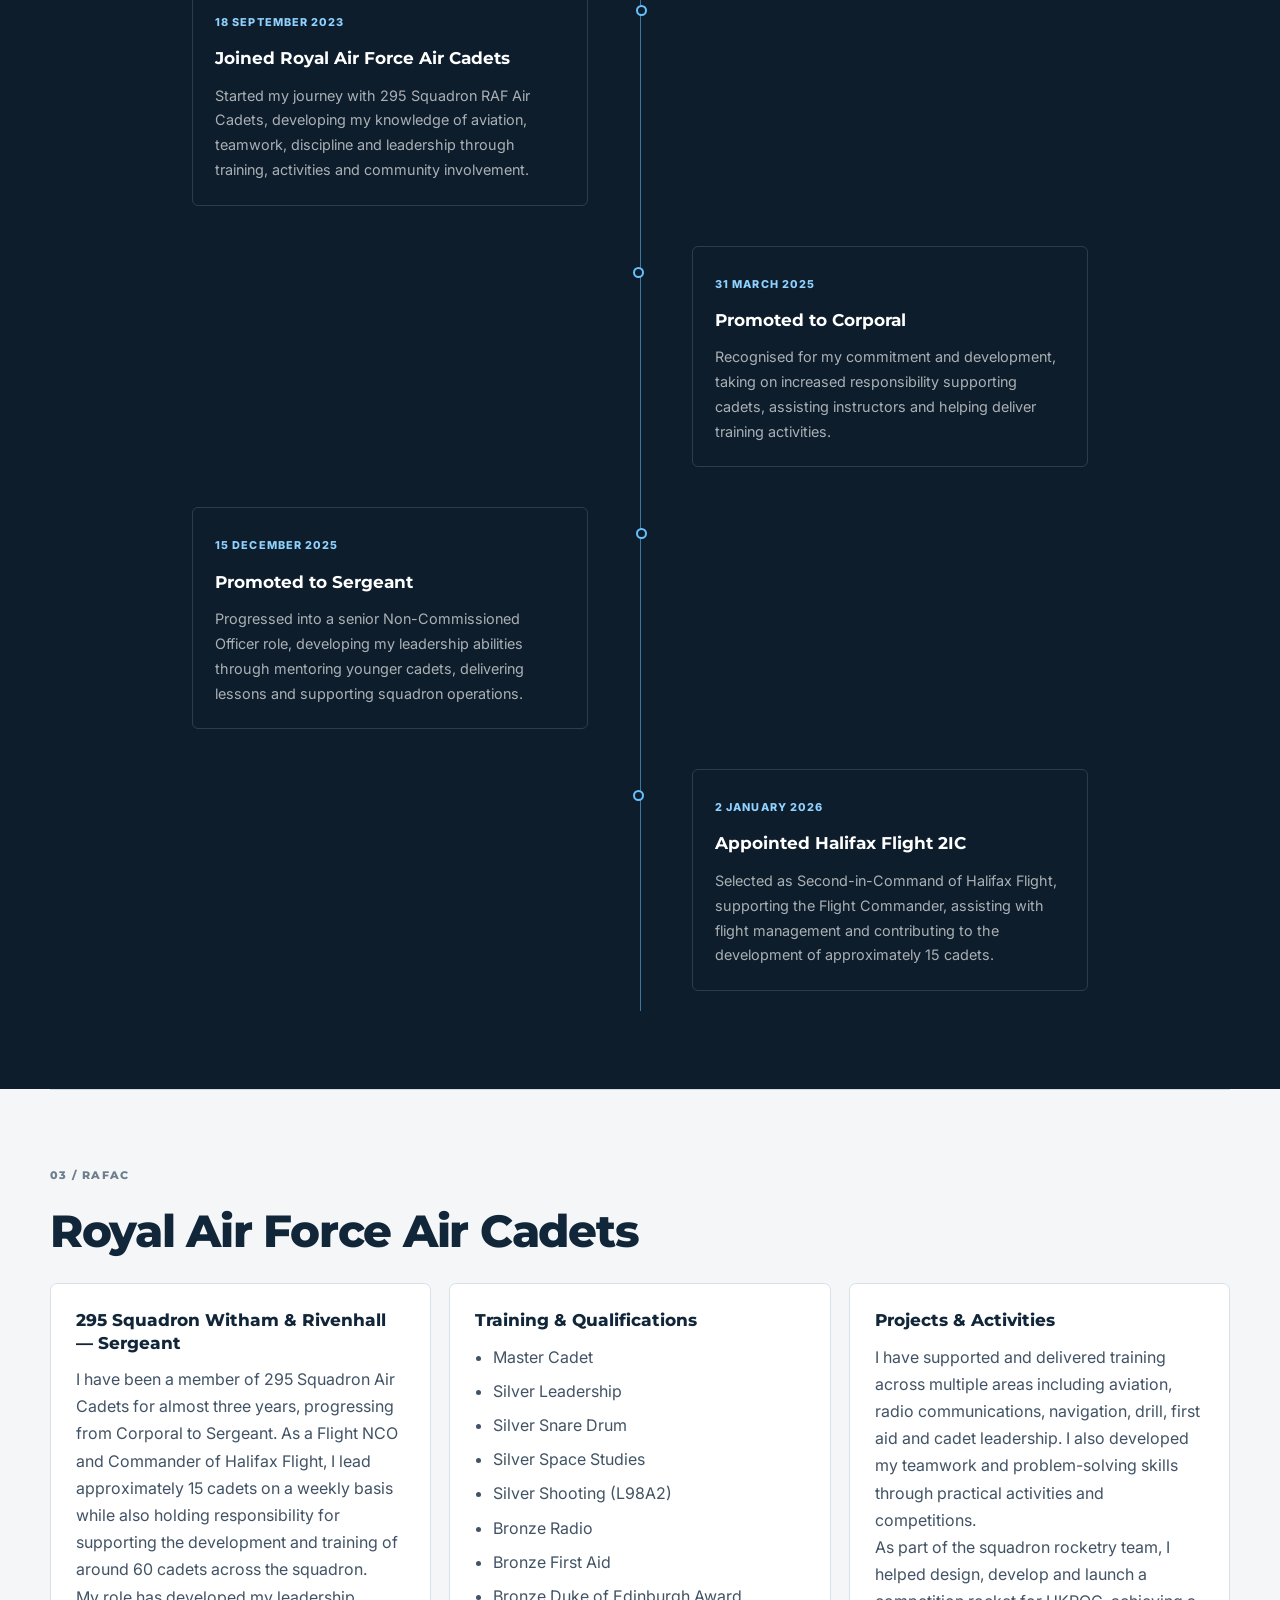
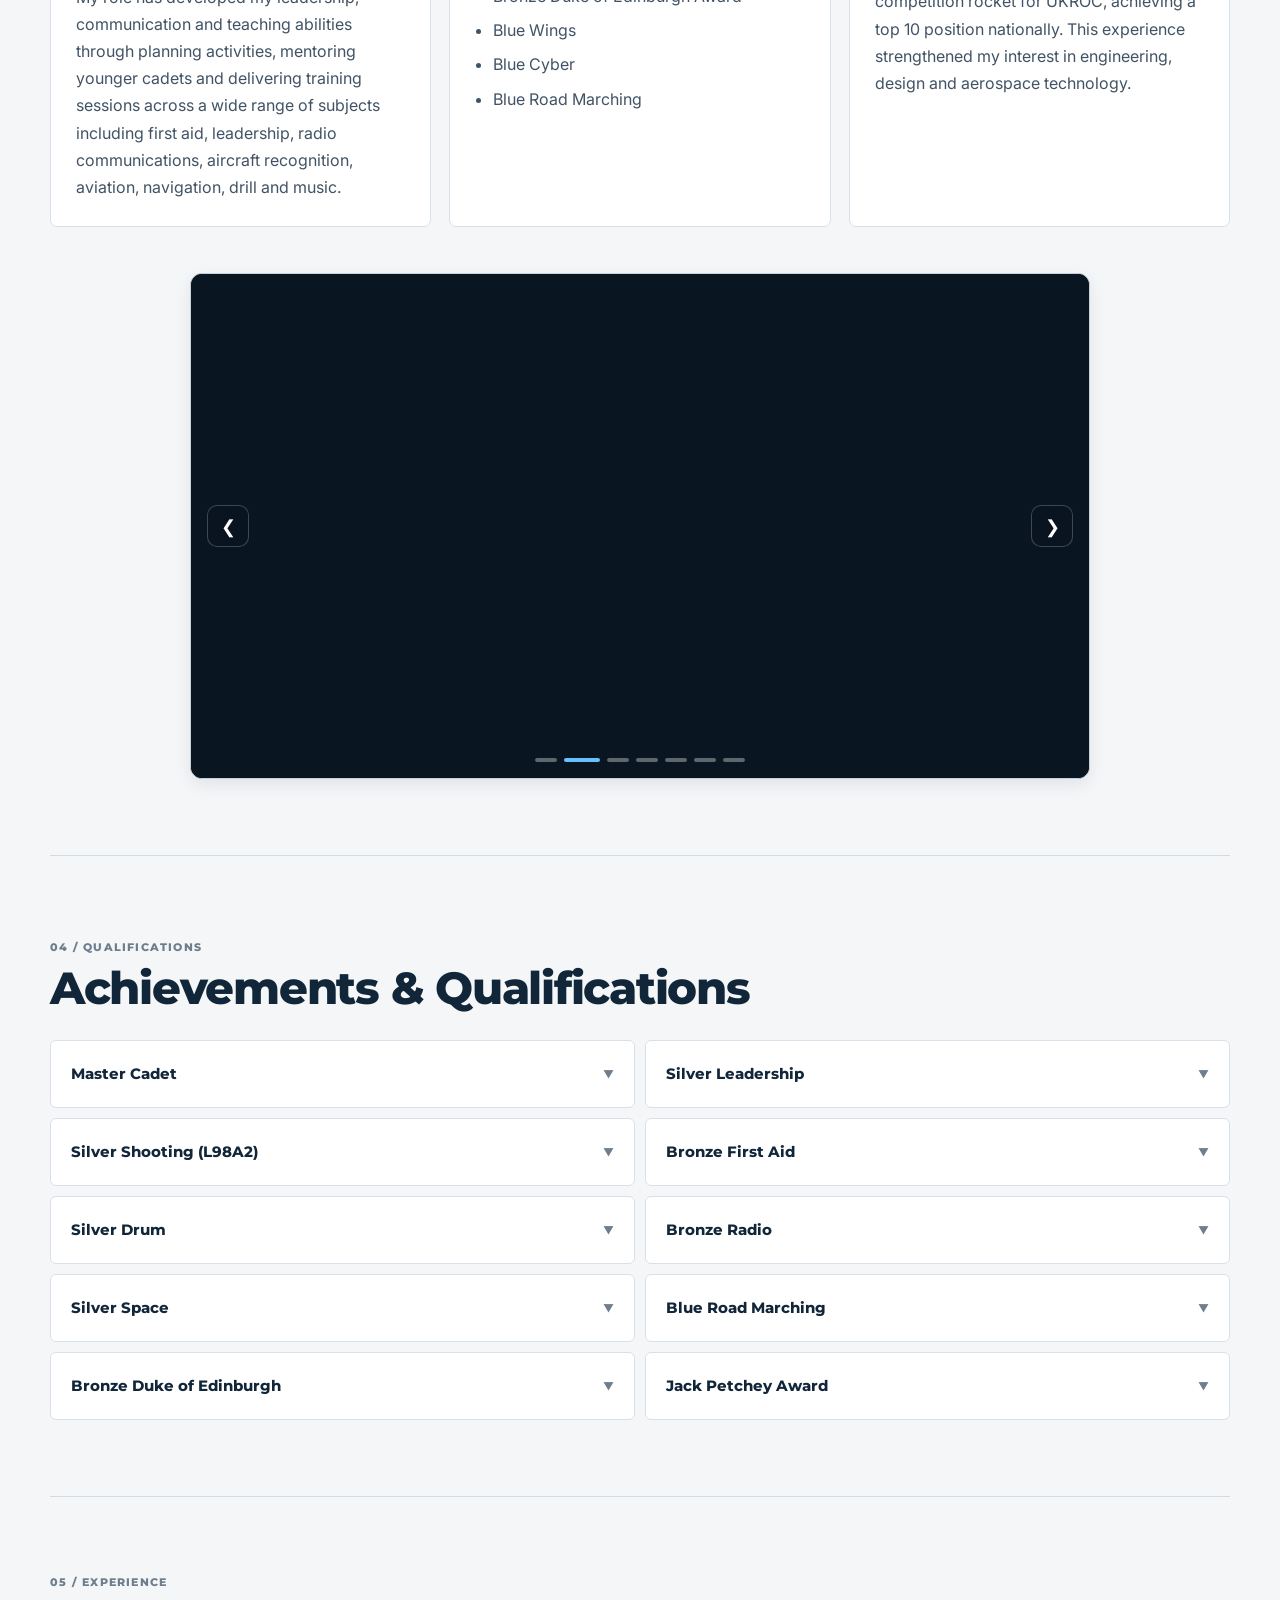
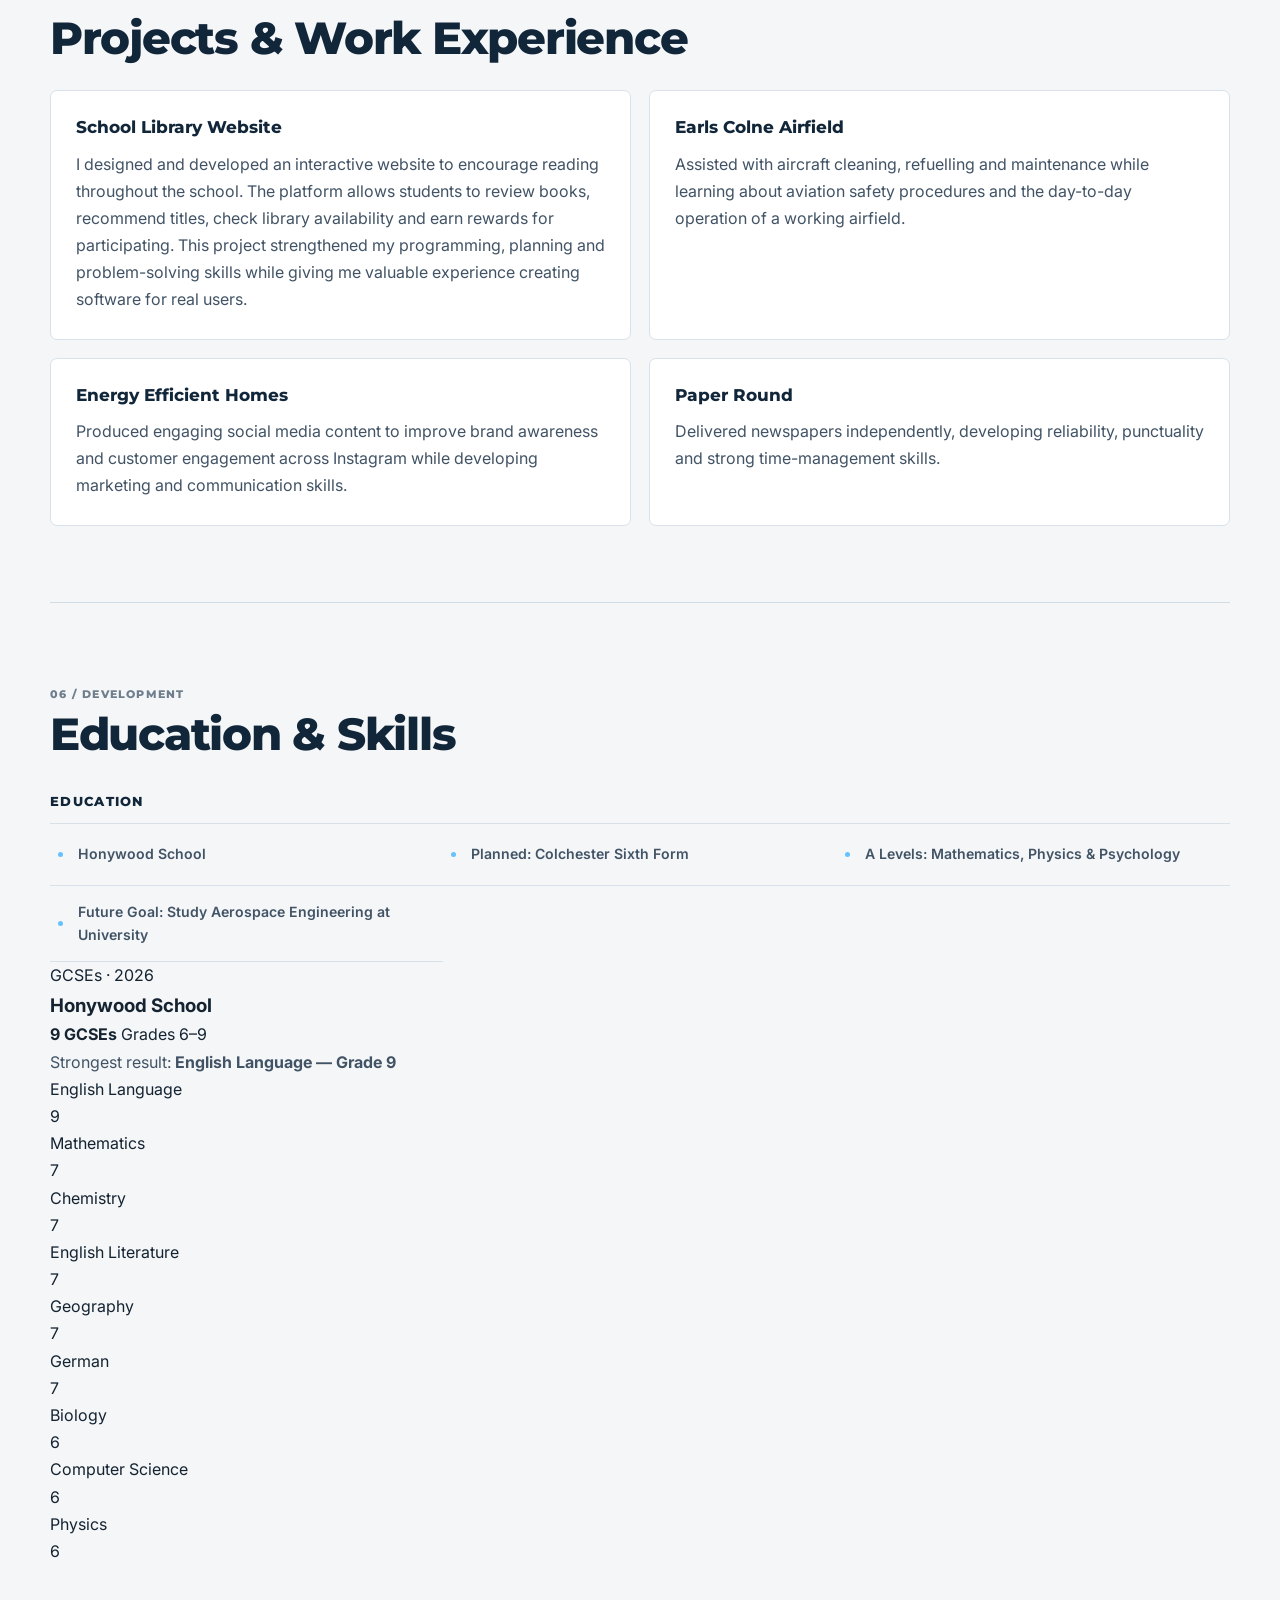
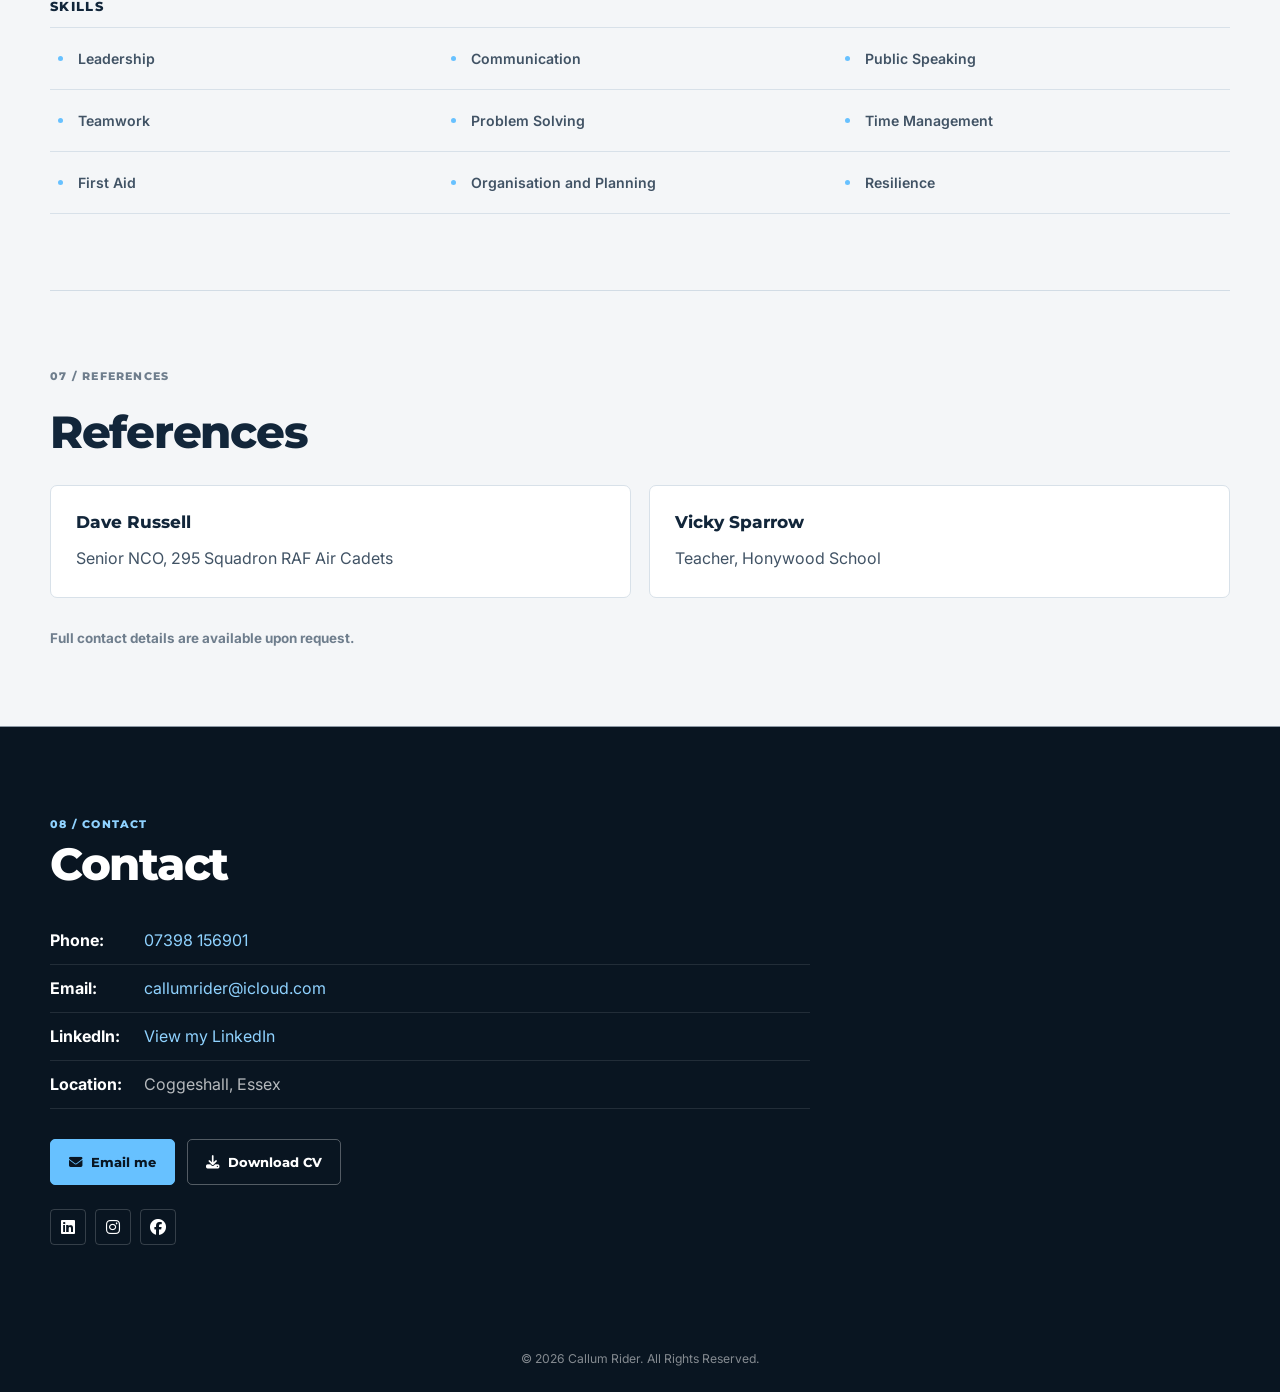
==== commit e0ca8c18: "Add files via upload" ====
--- a/index.html
+++ b/index.html
@@ -968,86 +968,61 @@
                 <li>Future Goal: Study Aerospace Engineering at University</li>
             </ul>
 
-            <section class="gcse-results-card" aria-labelledby="gcse-results-title">
-                <div class="gcse-results-header">
-                    <div class="gcse-title-group">
-                        <span class="gcse-feature-icon" aria-hidden="true">
-                            <i class="fa-solid fa-graduation-cap"></i>
-                        </span>
-
-                        <div>
-                            <span class="gcse-results-kicker">ACADEMIC QUALIFICATION</span>
-                            <h3 id="gcse-results-title">GCSE Results</h3>
-                            <p class="gcse-results-meta">Honywood School • August 2026</p>
-                        </div>
-                    </div>
-
-                    <span class="gcse-status">
-                        <i class="fa-solid fa-circle-check" aria-hidden="true"></i>
-                        Results received
-                    </span>
-                </div>
-
-                <div class="gcse-summary" aria-label="GCSE result highlights">
-                    <div class="gcse-summary-card gcse-summary-primary">
-                        <strong>9</strong>
-                        <span>GCSEs achieved</span>
-                    </div>
-
-                    <div class="gcse-summary-card">
-                        <strong>9</strong>
-                        <span>Highest grade</span>
-                    </div>
-
-                    <div class="gcse-summary-card">
-                        <strong>5</strong>
-                        <span>Grade 7s</span>
-                    </div>
-                </div>
-
-                <p class="gcse-results-intro">
-                    Nine GCSEs across languages, sciences, mathematics, computing and humanities,
-                    including a Grade 9 in English Language.
-                </p>
-
-                <div class="gcse-results-grid" aria-label="GCSE subjects and grades">
-                    <div class="gcse-result gcse-result-highlight">
-                        <span class="gcse-subject">English Language</span>
-                        <strong class="gcse-grade">9</strong>
-                    </div>
-                    <div class="gcse-result">
-                        <span class="gcse-subject">German</span>
-                        <strong class="gcse-grade">7</strong>
-                    </div>
-                    <div class="gcse-result">
-                        <span class="gcse-subject">Mathematics</span>
-                        <strong class="gcse-grade">7</strong>
-                    </div>
-                    <div class="gcse-result">
-                        <span class="gcse-subject">Chemistry</span>
-                        <strong class="gcse-grade">7</strong>
-                    </div>
-                    <div class="gcse-result">
-                        <span class="gcse-subject">English Literature</span>
-                        <strong class="gcse-grade">7</strong>
-                    </div>
-                    <div class="gcse-result">
-                        <span class="gcse-subject">Geography</span>
-                        <strong class="gcse-grade">7</strong>
-                    </div>
-                    <div class="gcse-result">
-                        <span class="gcse-subject">Biology</span>
-                        <strong class="gcse-grade">6</strong>
-                    </div>
-                    <div class="gcse-result">
-                        <span class="gcse-subject">Physics</span>
-                        <strong class="gcse-grade">6</strong>
-                    </div>
-                    <div class="gcse-result">
-                        <span class="gcse-subject">Computer Science</span>
-                        <strong class="gcse-grade">6</strong>
-                    </div>
-                </div>
+            <section class="gcse-qualification" aria-labelledby="gcse-results-title">
+                <div class="gcse-qualification-header">
+                    <div>
+                        <span class="gcse-qualification-type">GCSEs · 2026</span>
+                        <h3 id="gcse-results-title">Honywood School</h3>
+                    </div>
+
+                    <div class="gcse-qualification-summary" aria-label="GCSE summary">
+                        <strong>9 GCSEs</strong>
+                        <span>Grades 6–9</span>
+                    </div>
+                </div>
+
+                <p class="gcse-qualification-note">
+                    Strongest result: <strong>English Language — Grade 9</strong>
+                </p>
+
+                <dl class="gcse-grade-list" aria-label="GCSE subjects and grades">
+                    <div class="gcse-grade-row gcse-grade-row-featured">
+                        <dt>English Language</dt>
+                        <dd>9</dd>
+                    </div>
+                    <div class="gcse-grade-row">
+                        <dt>Mathematics</dt>
+                        <dd>7</dd>
+                    </div>
+                    <div class="gcse-grade-row">
+                        <dt>Chemistry</dt>
+                        <dd>7</dd>
+                    </div>
+                    <div class="gcse-grade-row">
+                        <dt>English Literature</dt>
+                        <dd>7</dd>
+                    </div>
+                    <div class="gcse-grade-row">
+                        <dt>Geography</dt>
+                        <dd>7</dd>
+                    </div>
+                    <div class="gcse-grade-row">
+                        <dt>German</dt>
+                        <dd>7</dd>
+                    </div>
+                    <div class="gcse-grade-row">
+                        <dt>Biology</dt>
+                        <dd>6</dd>
+                    </div>
+                    <div class="gcse-grade-row">
+                        <dt>Computer Science</dt>
+                        <dd>6</dd>
+                    </div>
+                    <div class="gcse-grade-row">
+                        <dt>Physics</dt>
+                        <dd>6</dd>
+                    </div>
+                </dl>
             </section>
 
             <h3>Skills</h3>
--- a/assets/style.css
+++ b/assets/style.css
@@ -2135,3 +2135,647 @@
         transform: none;
     }
 }
+
+
+/* ==================================================
+   2026-08 DE-AI REFINEMENT
+   Cleaner, flatter and more editorial/personal.
+================================================== */
+
+:root {
+    --page: #f4f6f8;
+    --surface-soft: #f7f8fa;
+    --shadow-sm: 0 2px 8px rgba(13, 29, 43, 0.055);
+    --shadow-md: 0 6px 18px rgba(13, 29, 43, 0.08);
+    --radius-sm: 6px;
+    --radius-md: 8px;
+    --radius-lg: 12px;
+}
+
+body {
+    background: var(--page);
+}
+
+#site-header {
+    background: var(--navy-950);
+    border-bottom-color: rgba(255, 255, 255, 0.09);
+    box-shadow: 0 2px 10px rgba(5, 14, 22, 0.12);
+    backdrop-filter: none;
+    -webkit-backdrop-filter: none;
+}
+
+.site-contact-links a,
+.site-mobile-menu a {
+    border-radius: 4px;
+}
+
+main > section {
+    padding-top: 76px;
+    padding-bottom: 76px;
+}
+
+main > section > h2,
+.featured-heading h2 {
+    letter-spacing: -0.028em;
+}
+
+main > section > h2 {
+    font-size: clamp(1.9rem, 3.5vw, 2.8rem);
+}
+
+.section-kicker,
+.featured-kicker,
+.case-study-label {
+    gap: 0;
+    color: var(--ink-500);
+    font-size: 0.69rem;
+    letter-spacing: 0.11em;
+}
+
+.section-kicker::before,
+.featured-kicker::before,
+.case-study-label::before {
+    display: none;
+}
+
+main > section article,
+.achievement-card,
+.featured-card {
+    border-radius: 7px;
+    box-shadow: none;
+    transition: border-color 160ms ease;
+}
+
+main > section article:hover,
+.achievement-card:hover,
+.featured-card:hover {
+    transform: none;
+    border-color: var(--line-strong);
+    box-shadow: none;
+}
+
+/* Hero: keep personality, remove the over-designed look. */
+#hero {
+    min-height: min(650px, calc(100vh - var(--header-offset)));
+    gap: clamp(44px, 6vw, 78px);
+    padding-top: 66px;
+    padding-bottom: 66px;
+}
+
+#hero::before {
+    width: 360px;
+    height: 360px;
+    left: -140px;
+    border-color: rgba(103, 193, 255, 0.22);
+    box-shadow: none;
+}
+
+.hero-image {
+    width: min(100%, 335px);
+}
+
+.hero-image::before {
+    left: -13px;
+    top: -13px;
+    width: 62px;
+    height: 62px;
+    border-top-width: 2px;
+    border-left-width: 2px;
+}
+
+.hero-image img {
+    border-radius: 12px;
+    box-shadow: 0 10px 26px rgba(13, 29, 43, 0.14);
+}
+
+.hero-eyebrow {
+    margin-bottom: 12px;
+    color: var(--ink-500) !important;
+    font-size: 0.69rem;
+    letter-spacing: 0.11em;
+}
+
+.hero-text h1 {
+    font-size: clamp(3.15rem, 6.2vw, 5.15rem);
+    letter-spacing: -0.055em;
+    line-height: 0.98;
+}
+
+.hero-text h2 {
+    margin-top: 18px;
+    color: var(--ink-700);
+}
+
+.hero-text > p:not(.hero-eyebrow) {
+    max-width: 640px;
+    font-size: 0.99rem;
+}
+
+.button,
+.featured-link {
+    border-radius: 5px;
+    transition: background 150ms ease, border-color 150ms ease, color 150ms ease;
+}
+
+.button:hover,
+.featured-link:hover {
+    transform: none;
+}
+
+.button-secondary {
+    background: transparent;
+}
+
+.hero-meta span {
+    padding: 0;
+    background: transparent;
+    border: 0;
+    border-radius: 0;
+}
+
+/* Career highlights: solid band, no faux-tech grid/glow. */
+#stats {
+    padding-top: 58px;
+    padding-bottom: 58px;
+    background: var(--navy-950);
+}
+
+#stats::before {
+    display: none;
+}
+
+.stats-title {
+    margin-bottom: 24px;
+}
+
+.stats-title h2 {
+    font-size: clamp(1.45rem, 2.4vw, 2rem);
+    letter-spacing: 0.02em;
+}
+
+.stats-subtitle {
+    color: rgba(255, 255, 255, 0.5) !important;
+    letter-spacing: 0.1em;
+}
+
+.stats-container {
+    gap: 0;
+    border-top: 1px solid rgba(255, 255, 255, 0.13);
+    border-bottom: 1px solid rgba(255, 255, 255, 0.13);
+}
+
+.stat-card {
+    min-height: 124px;
+    padding: 22px 20px;
+    background: transparent;
+    border: 0;
+    border-right: 1px solid rgba(255, 255, 255, 0.1);
+    border-radius: 0;
+}
+
+.stat-card:last-child {
+    border-right: 0;
+}
+
+.stat-card:hover {
+    transform: none;
+    background: transparent;
+    border-color: rgba(255, 255, 255, 0.1);
+}
+
+.stat-card h3 {
+    font-size: clamp(1.9rem, 3vw, 2.75rem);
+}
+
+.stat-card p {
+    margin-top: 10px;
+    letter-spacing: 0.09em;
+}
+
+/* Featured work: less template-like, more editorial. */
+#featured-work {
+    padding-top: 80px;
+}
+
+.featured-heading {
+    margin-bottom: 28px;
+}
+
+.featured-heading h2 {
+    font-size: clamp(2rem, 3.8vw, 3rem);
+}
+
+.featured-grid {
+    gap: 14px;
+}
+
+.featured-card {
+    min-height: 390px;
+    padding: 24px;
+}
+
+.featured-card::after,
+.featured-card-primary::before {
+    display: none;
+}
+
+.featured-card-primary {
+    background: var(--navy-800);
+    border-color: var(--navy-800);
+}
+
+.featured-label {
+    letter-spacing: 0.08em;
+}
+
+.featured-card-top i {
+    font-size: 1rem;
+}
+
+.featured-card h3 {
+    margin-top: 24px;
+    font-size: 1.34rem;
+}
+
+.featured-skills {
+    gap: 12px;
+}
+
+.featured-skills span,
+.case-study-skills span,
+.featured-card-primary .featured-skills span {
+    padding: 0;
+    color: var(--ink-500);
+    background: transparent;
+    border: 0;
+    border-radius: 0;
+    font-size: 0.69rem;
+}
+
+.featured-card-primary .featured-skills span {
+    color: rgba(255, 255, 255, 0.58);
+}
+
+.featured-result {
+    padding-top: 12px;
+}
+
+/* Standard content cards */
+#experience article,
+#cadets article,
+#projects article,
+#references article {
+    background: #fff;
+}
+
+#about > p:first-of-type::before {
+    width: 3px;
+}
+
+/* Timeline: keep the strong section, remove glow/card theatrics. */
+#timeline {
+    padding-top: 78px;
+    padding-bottom: 78px;
+    background: var(--navy-900);
+}
+
+.timeline-container::before {
+    width: 1px;
+    background: rgba(103, 193, 255, 0.55);
+    box-shadow: none;
+}
+
+.timeline-dot {
+    width: 11px;
+    height: 11px;
+    background: var(--navy-900);
+    border: 2px solid var(--blue-500);
+    box-shadow: none;
+}
+
+.timeline-content {
+    padding: 22px;
+    background: transparent;
+    border: 1px solid rgba(255, 255, 255, 0.14);
+    border-radius: 6px;
+    box-shadow: none;
+}
+
+.timeline-content span {
+    color: var(--blue-400);
+    letter-spacing: 0.1em;
+}
+
+.timeline-content p {
+    color: rgba(255, 255, 255, 0.65) !important;
+}
+
+/* Qualifications accordion: restrained list treatment. */
+.achievement-grid {
+    gap: 10px;
+}
+
+.achievement-card {
+    border-radius: 6px;
+}
+
+.achievement-card.active {
+    border-color: var(--line-strong);
+    box-shadow: none;
+}
+
+.achievement-toggle span {
+    width: auto;
+    height: auto;
+    flex-basis: auto;
+    padding: 0;
+    color: var(--ink-500);
+    background: transparent;
+    border-radius: 0;
+}
+
+/* Education summary: simple rows rather than dashboard cards. */
+#education > ul {
+    gap: 0;
+    border-top: 1px solid var(--line);
+}
+
+#education > ul li {
+    min-height: 62px;
+    padding: 14px 16px 14px 28px;
+    background: transparent;
+    border: 0;
+    border-bottom: 1px solid var(--line);
+    border-radius: 0;
+    box-shadow: none;
+}
+
+#education > ul li::before {
+    left: 8px;
+    width: 5px;
+    height: 5px;
+    border-radius: 50%;
+    transform: none;
+}
+
+/* GCSEs remain prominent, but now look like a serious qualification. */
+.gcse-results-card {
+    padding: 28px;
+    background: var(--navy-800);
+    border: 0;
+    border-radius: 8px;
+    box-shadow: none;
+}
+
+.gcse-results-card::before,
+.gcse-results-card::after {
+    display: none;
+}
+
+.gcse-feature-icon {
+    width: auto;
+    height: auto;
+    display: block;
+    color: var(--blue-400);
+    background: transparent;
+    border-radius: 0;
+    box-shadow: none;
+    font-size: 1.05rem;
+}
+
+.gcse-results-kicker {
+    color: rgba(255, 255, 255, 0.55);
+    letter-spacing: 0.1em;
+}
+
+.gcse-results-card h3 {
+    font-size: clamp(1.35rem, 2vw, 1.7rem);
+}
+
+.gcse-status {
+    padding: 0;
+    color: rgba(255, 255, 255, 0.62);
+    background: transparent;
+    border: 0;
+    border-radius: 0;
+}
+
+.gcse-summary {
+    grid-template-columns: repeat(3, 1fr);
+    gap: 0;
+    margin-top: 24px;
+    border-top: 1px solid rgba(255, 255, 255, 0.16);
+    border-bottom: 1px solid rgba(255, 255, 255, 0.16);
+}
+
+.gcse-summary-card,
+.gcse-summary-primary {
+    min-height: 78px;
+    padding: 14px 16px;
+    background: transparent;
+    border: 0;
+    border-right: 1px solid rgba(255, 255, 255, 0.12);
+    border-radius: 0;
+}
+
+.gcse-summary-card:last-child {
+    border-right: 0;
+}
+
+.gcse-summary-card strong,
+.gcse-summary-primary strong {
+    color: #fff;
+    font-size: 1.65rem;
+}
+
+.gcse-summary-card span {
+    color: rgba(255, 255, 255, 0.55);
+}
+
+.gcse-results-intro {
+    margin-top: 18px !important;
+    color: rgba(255, 255, 255, 0.66) !important;
+}
+
+.gcse-results-grid {
+    gap: 0;
+    margin-top: 16px;
+    border-top: 1px solid rgba(255, 255, 255, 0.14);
+}
+
+.gcse-result,
+.gcse-result-highlight {
+    min-height: 54px;
+    padding: 12px 14px;
+    background: transparent;
+    border: 0;
+    border-bottom: 1px solid rgba(255, 255, 255, 0.12);
+    border-radius: 0;
+    box-shadow: none;
+    transition: none;
+}
+
+.gcse-result:nth-child(3n + 1),
+.gcse-result:nth-child(3n + 2) {
+    border-right: 1px solid rgba(255, 255, 255, 0.12);
+}
+
+.gcse-result:hover {
+    transform: none;
+    background: transparent;
+    border-color: rgba(255, 255, 255, 0.12);
+}
+
+.gcse-result-highlight {
+    border-left: 3px solid var(--blue-500);
+    background: rgba(103, 193, 255, 0.06);
+}
+
+.gcse-subject,
+.gcse-result-highlight .gcse-subject {
+    color: rgba(255, 255, 255, 0.78);
+}
+
+.gcse-grade,
+.gcse-result-highlight .gcse-grade {
+    color: #fff;
+    font-size: 1.22rem;
+}
+
+/* Contact/footer: remove extra UI feel. */
+#contact {
+    background: var(--navy-950);
+}
+
+.contact-socials a {
+    width: 36px;
+    height: 36px;
+    border-radius: 4px;
+}
+
+@media (max-width: 900px) {
+    .stat-card {
+        border-bottom: 1px solid rgba(255, 255, 255, 0.1);
+    }
+
+    .gcse-result:nth-child(3n + 1),
+    .gcse-result:nth-child(3n + 2) {
+        border-right: 0;
+    }
+
+    .gcse-result:nth-child(odd) {
+        border-right: 1px solid rgba(255, 255, 255, 0.12);
+    }
+}
+
+@media (max-width: 760px) {
+    main > section {
+        padding-top: 58px;
+        padding-bottom: 58px;
+    }
+
+    #hero {
+        gap: 34px;
+    }
+
+    #hero::before {
+        width: 250px;
+        height: 250px;
+        left: -150px;
+    }
+
+    .hero-image {
+        width: min(76vw, 300px);
+    }
+
+    .stats-container {
+        gap: 0;
+    }
+
+    .stat-card {
+        min-height: 108px;
+        border-right: 1px solid rgba(255, 255, 255, 0.1);
+    }
+
+    .gcse-results-card {
+        padding: 20px;
+        border-radius: 7px;
+    }
+
+    .gcse-summary {
+        grid-template-columns: 1fr 1fr;
+    }
+
+    .gcse-summary-primary {
+        grid-column: 1 / -1;
+        border-right: 0;
+        border-bottom: 1px solid rgba(255, 255, 255, 0.12);
+    }
+
+    .gcse-summary-card {
+        min-height: 70px;
+    }
+}
+
+@media (max-width: 520px) {
+    .gcse-results-grid {
+        grid-template-columns: 1fr;
+    }
+
+    .gcse-result,
+    .gcse-result:nth-child(odd),
+    .gcse-result:nth-child(3n + 1),
+    .gcse-result:nth-child(3n + 2) {
+        border-right: 0;
+    }
+}
+
+/* Final restraint pass */
+#about > p:first-of-type {
+    padding-top: 28px;
+}
+
+#about > p:first-of-type::before {
+    display: none;
+}
+
+.case-study-dialog {
+    background: #f7f8fa;
+    border-radius: 8px;
+    box-shadow: 0 18px 60px rgba(3, 10, 16, 0.28);
+}
+
+.case-study-dialog::backdrop {
+    background: rgba(5, 14, 22, 0.68);
+    backdrop-filter: none;
+}
+
+.case-study-close {
+    border-radius: 4px;
+}
+
+.case-study-header h2 {
+    font-size: clamp(2rem, 4vw, 3.2rem);
+}
+
+.case-study-result {
+    border-radius: 5px;
+}
+
+.case-study-gallery figure,
+.case-study-grid article {
+    border-radius: 5px;
+}
+
+.case-study-grid article {
+    box-shadow: none;
+}
+
+.site-mobile-menu {
+    border-radius: 0 0 6px 6px;
+    box-shadow: 0 8px 20px rgba(5, 14, 22, 0.18);
+}
+
+.site-mobile-menu a {
+    border-radius: 3px;
+}
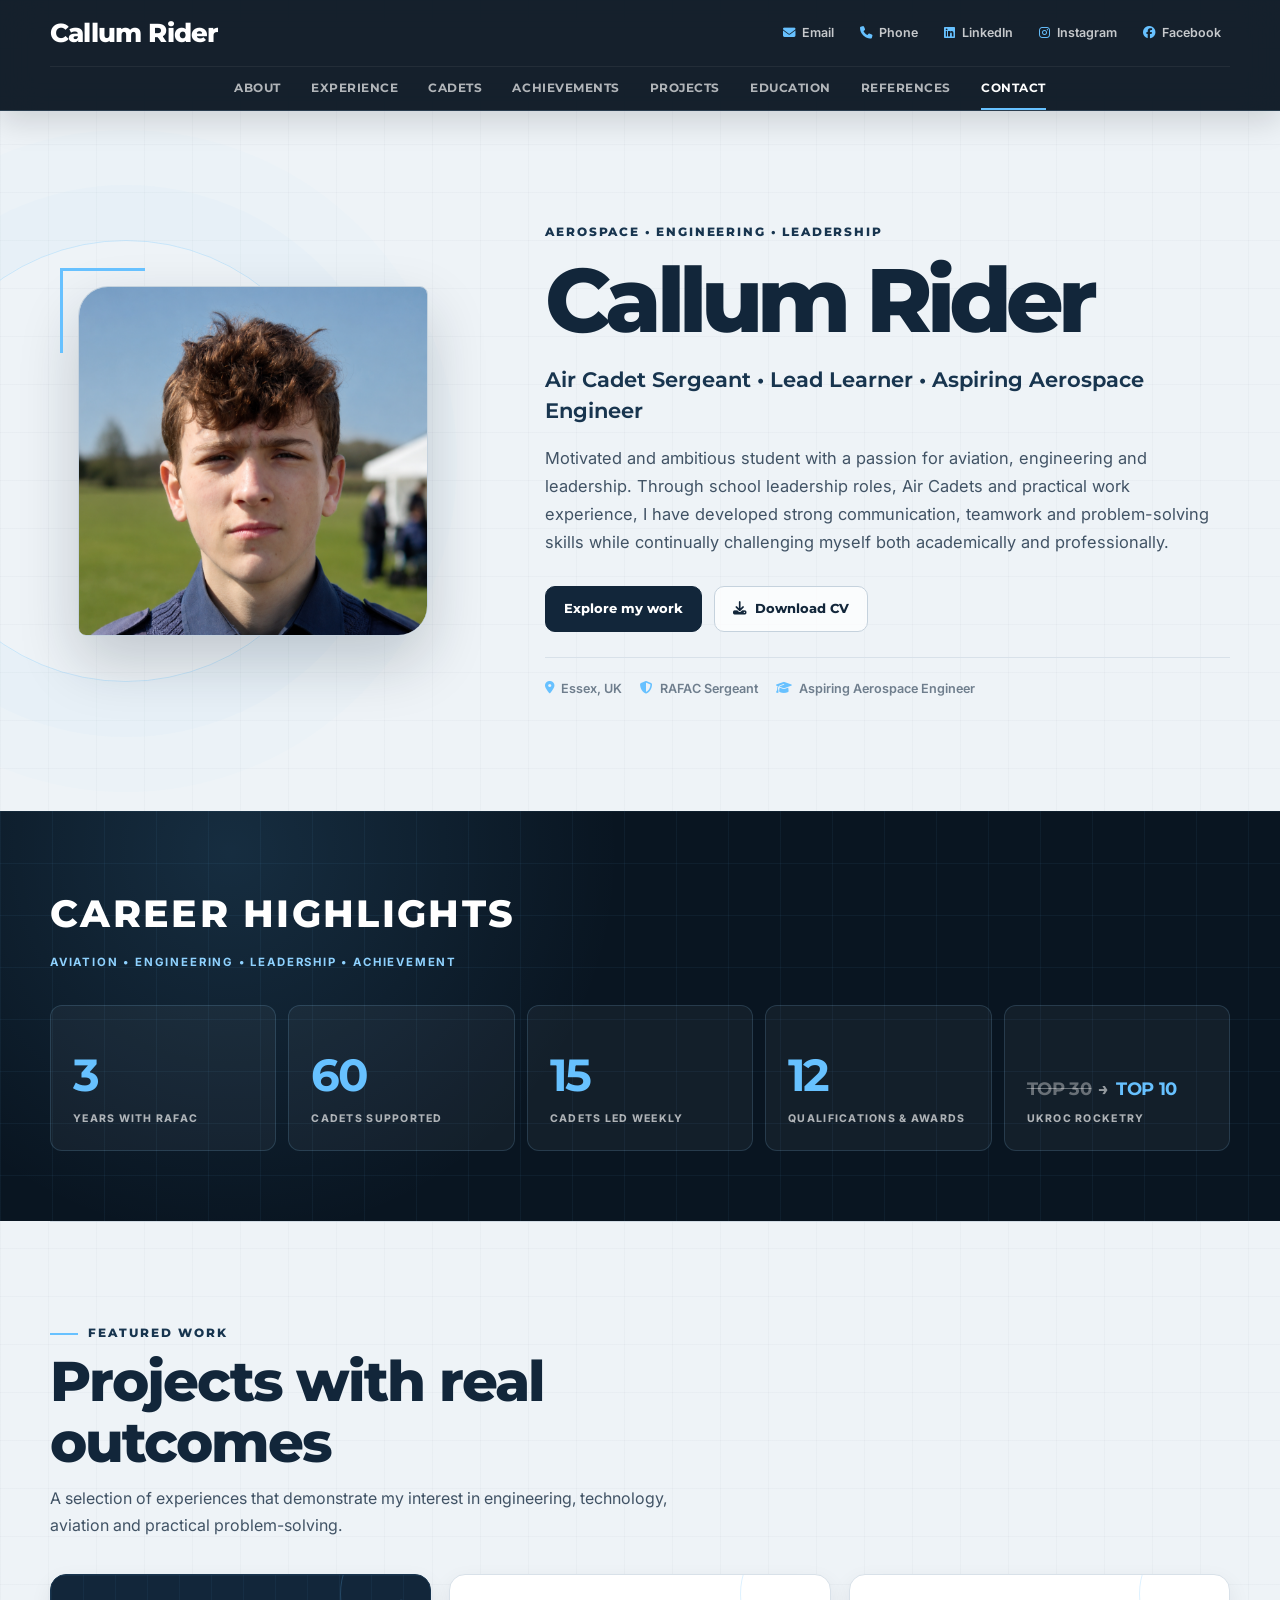
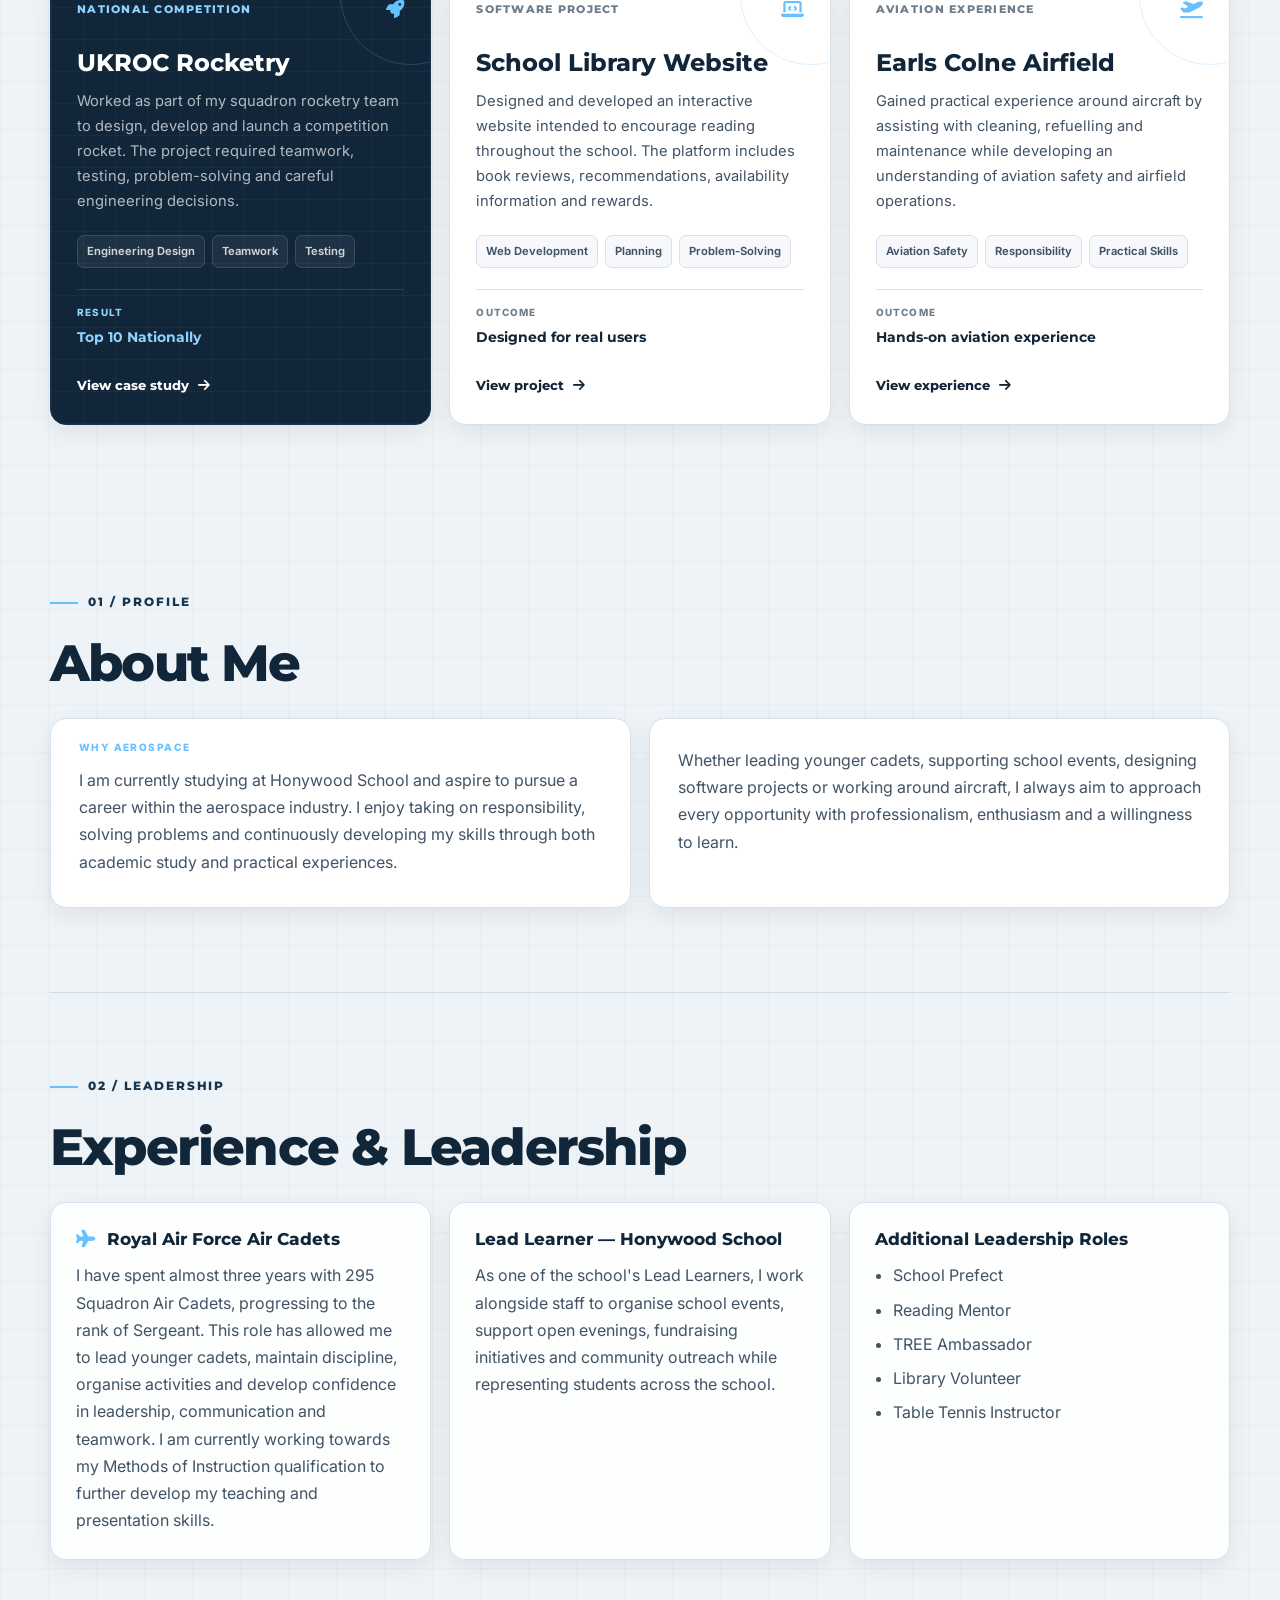
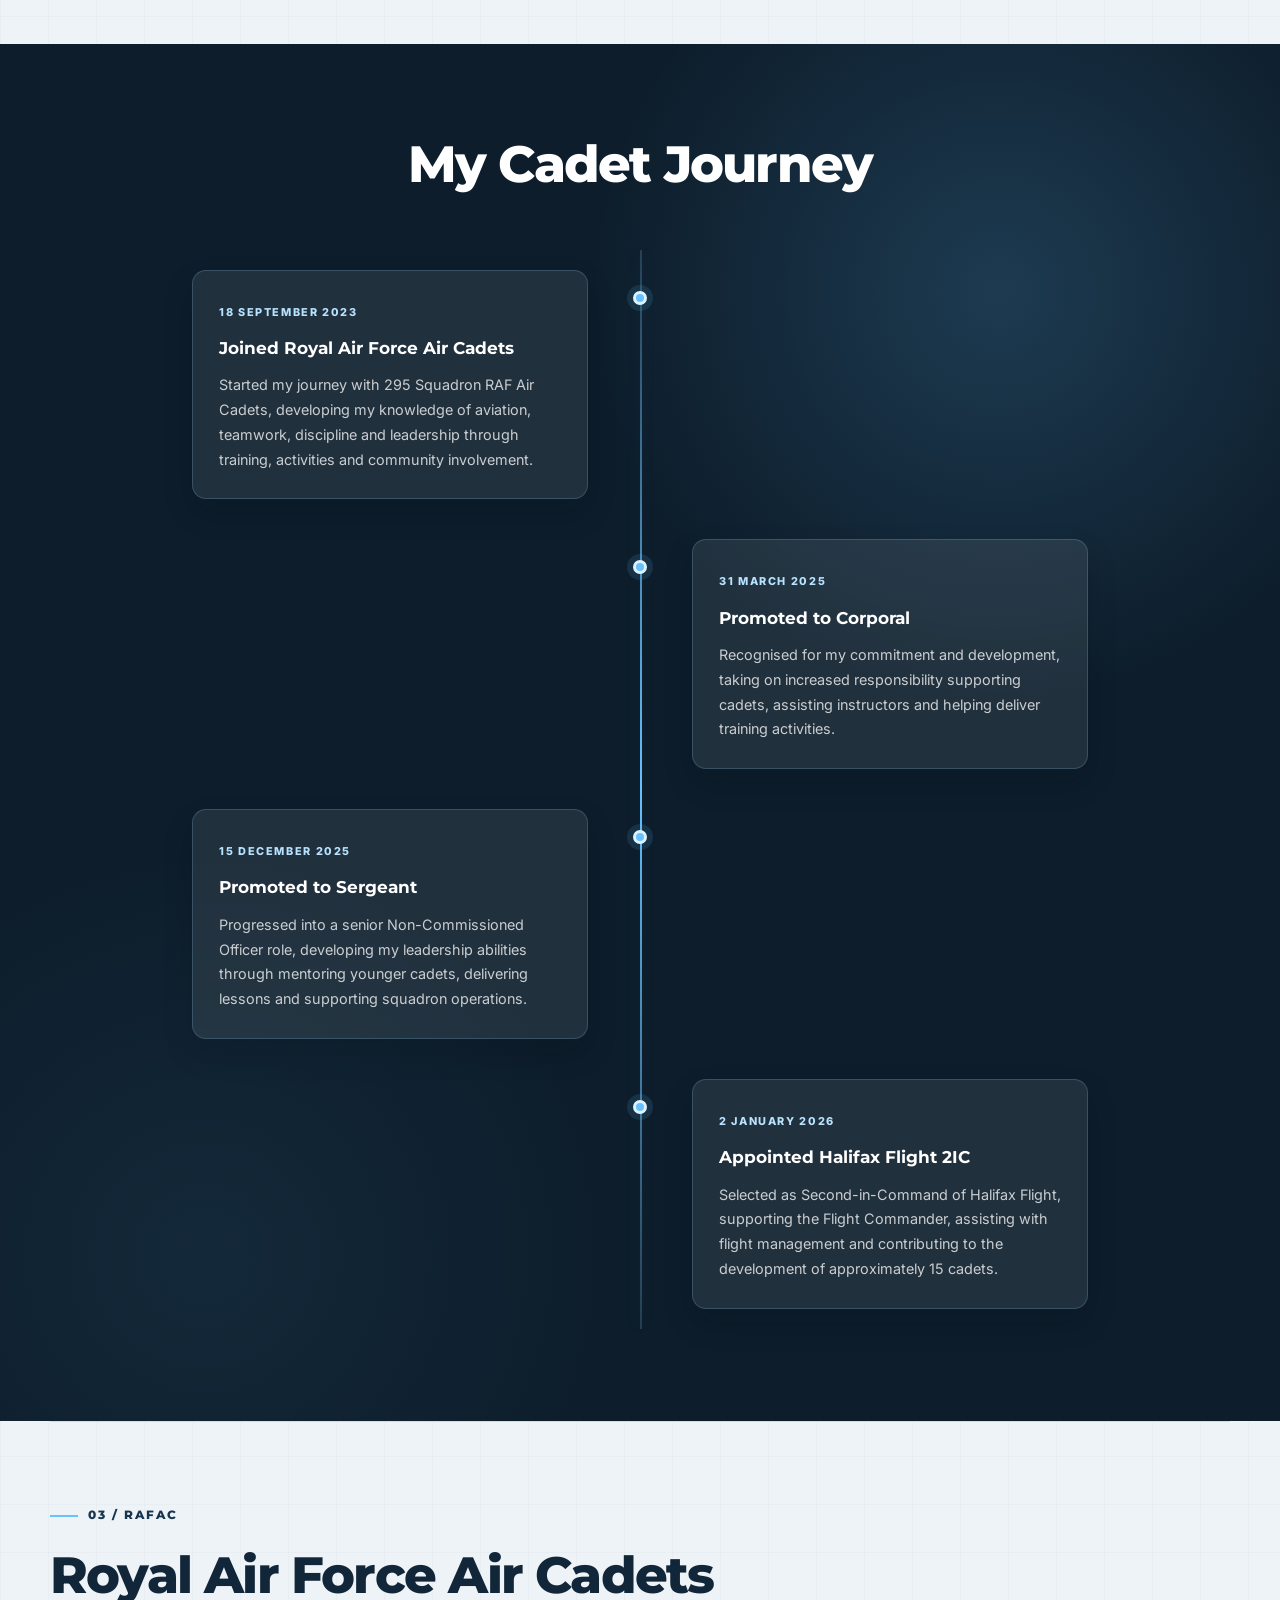
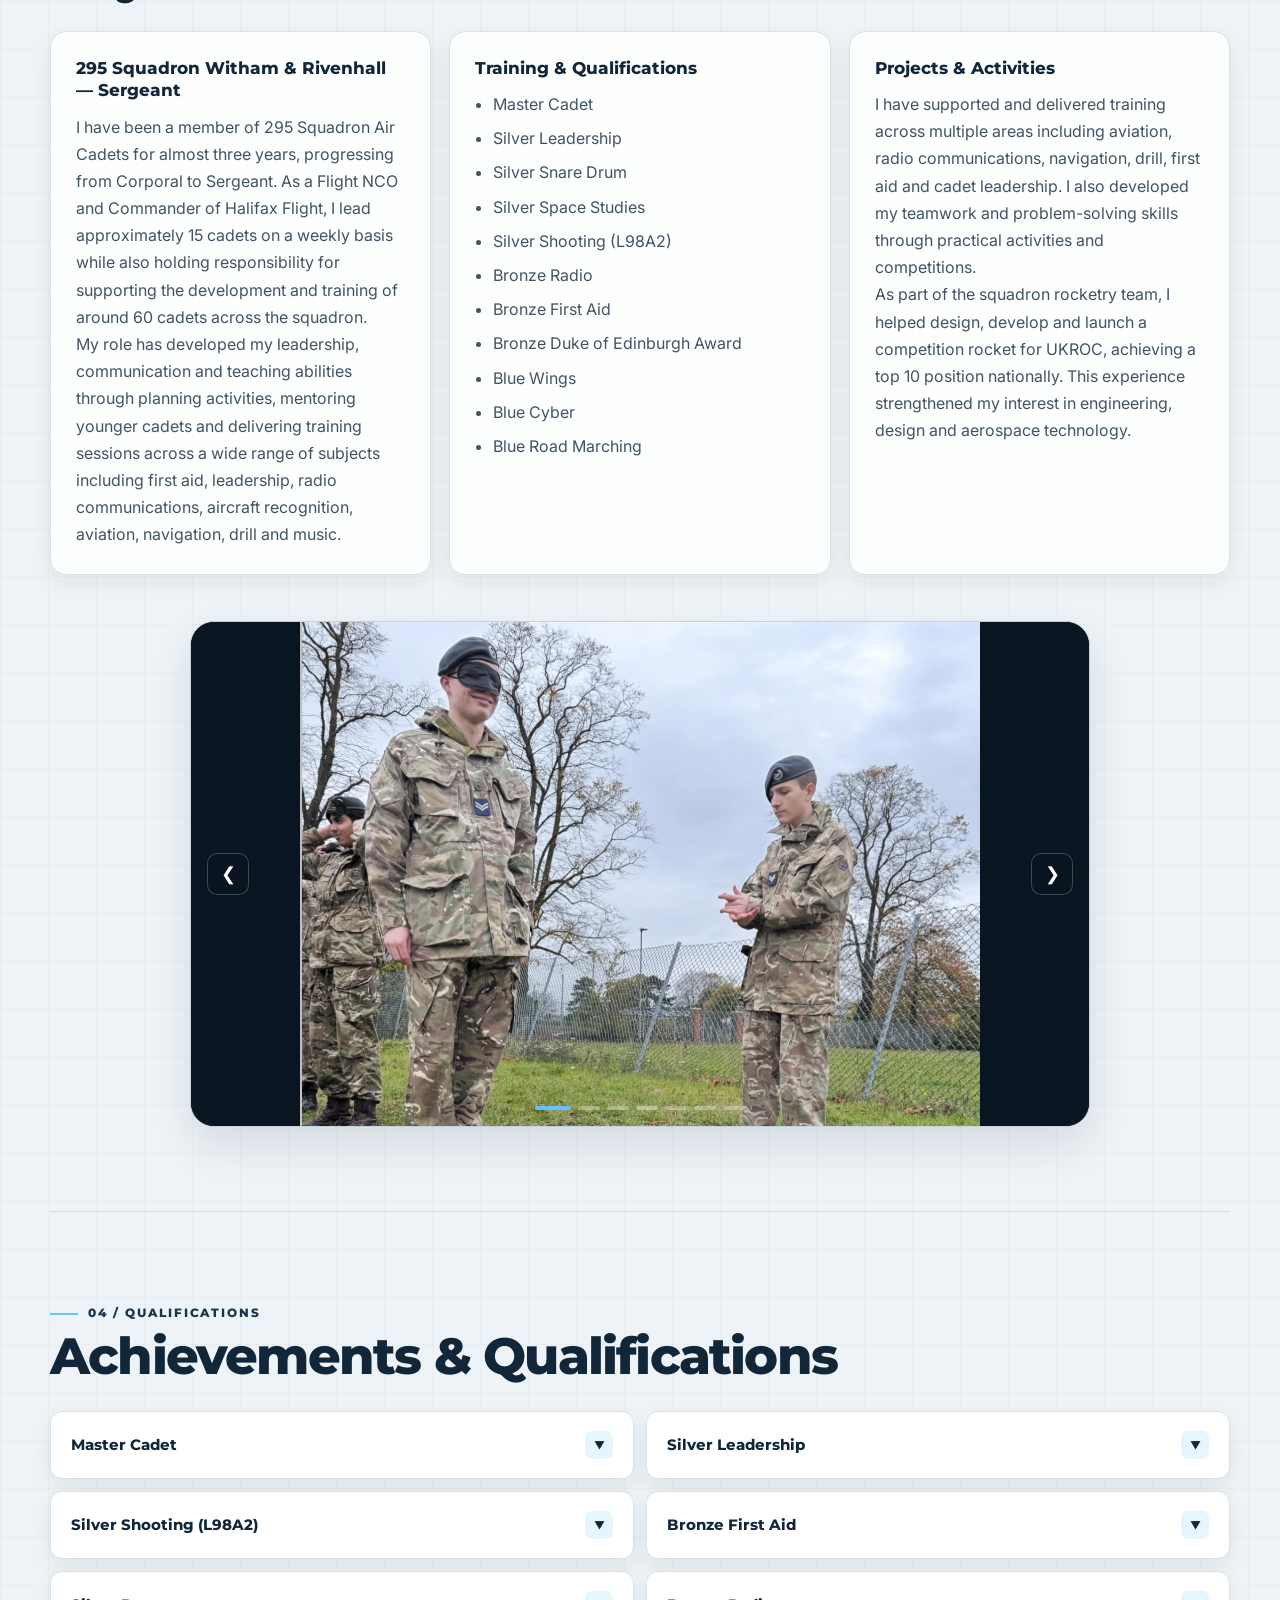
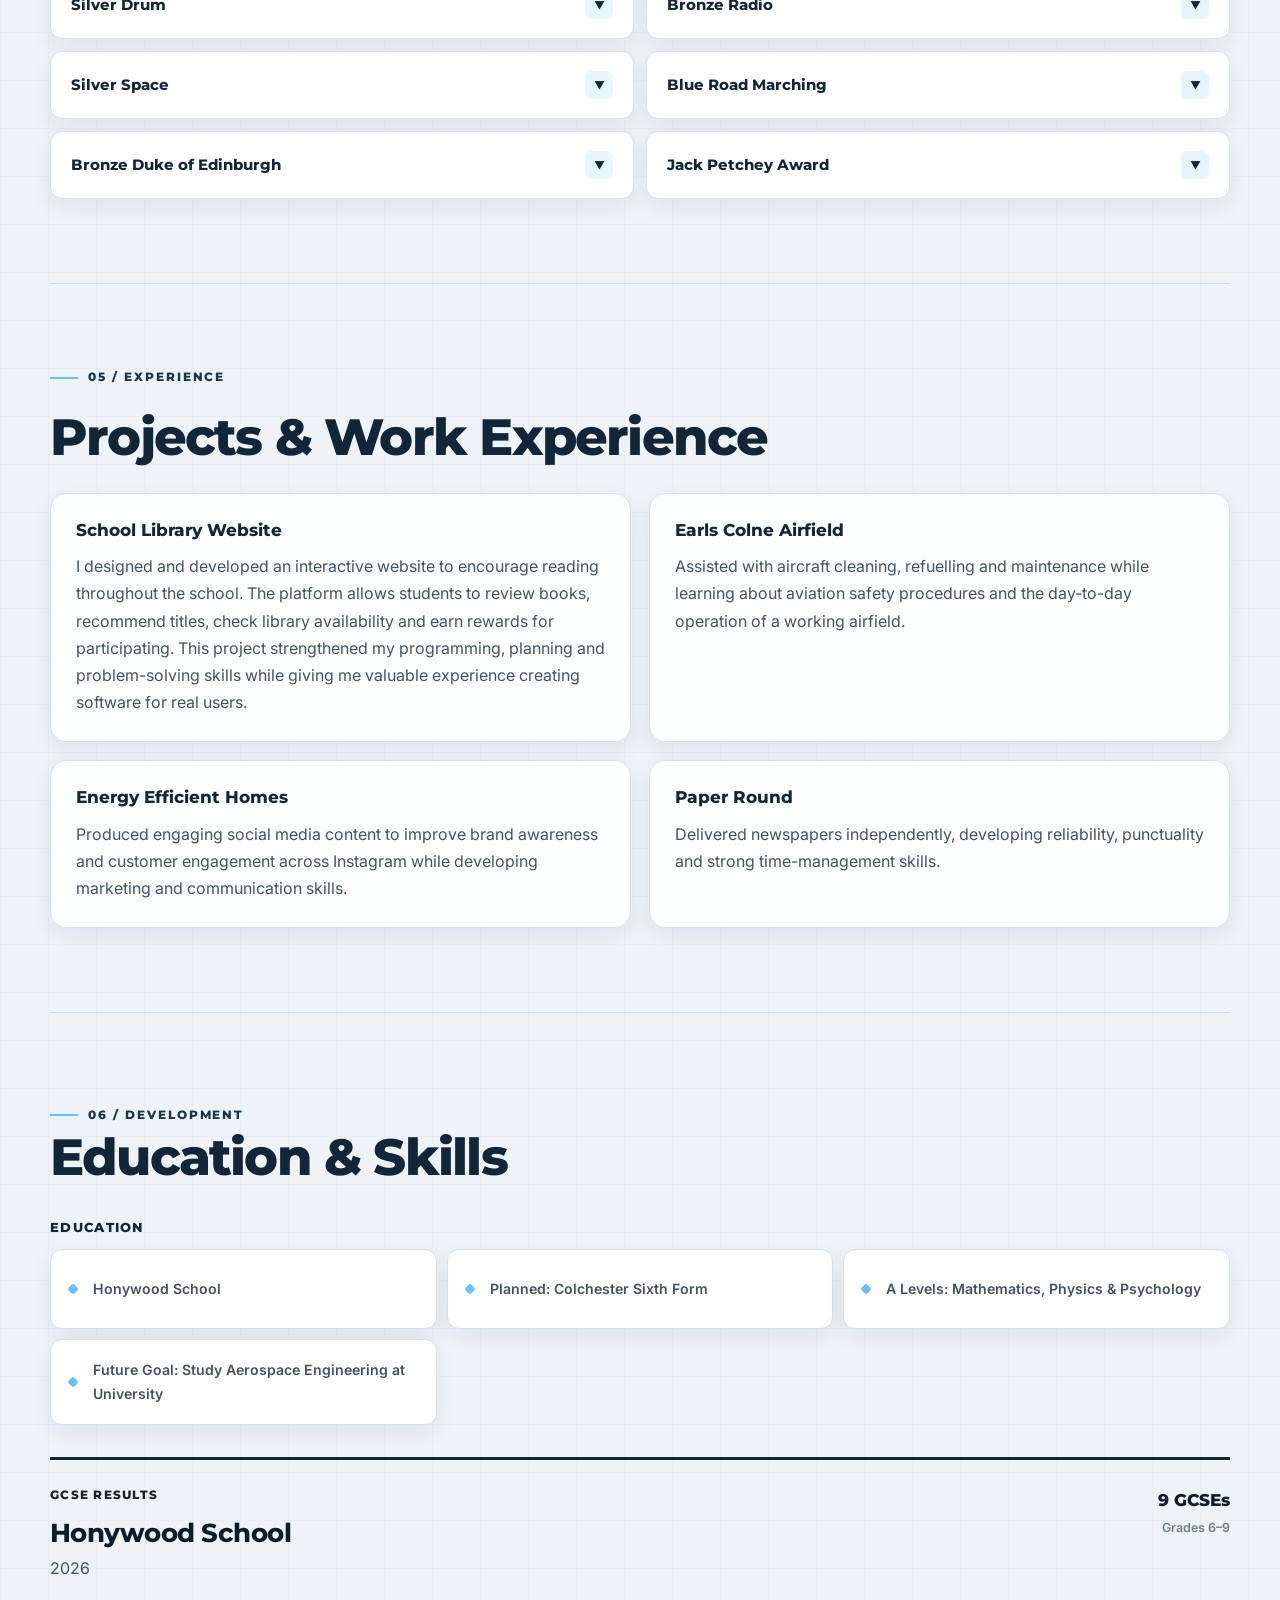
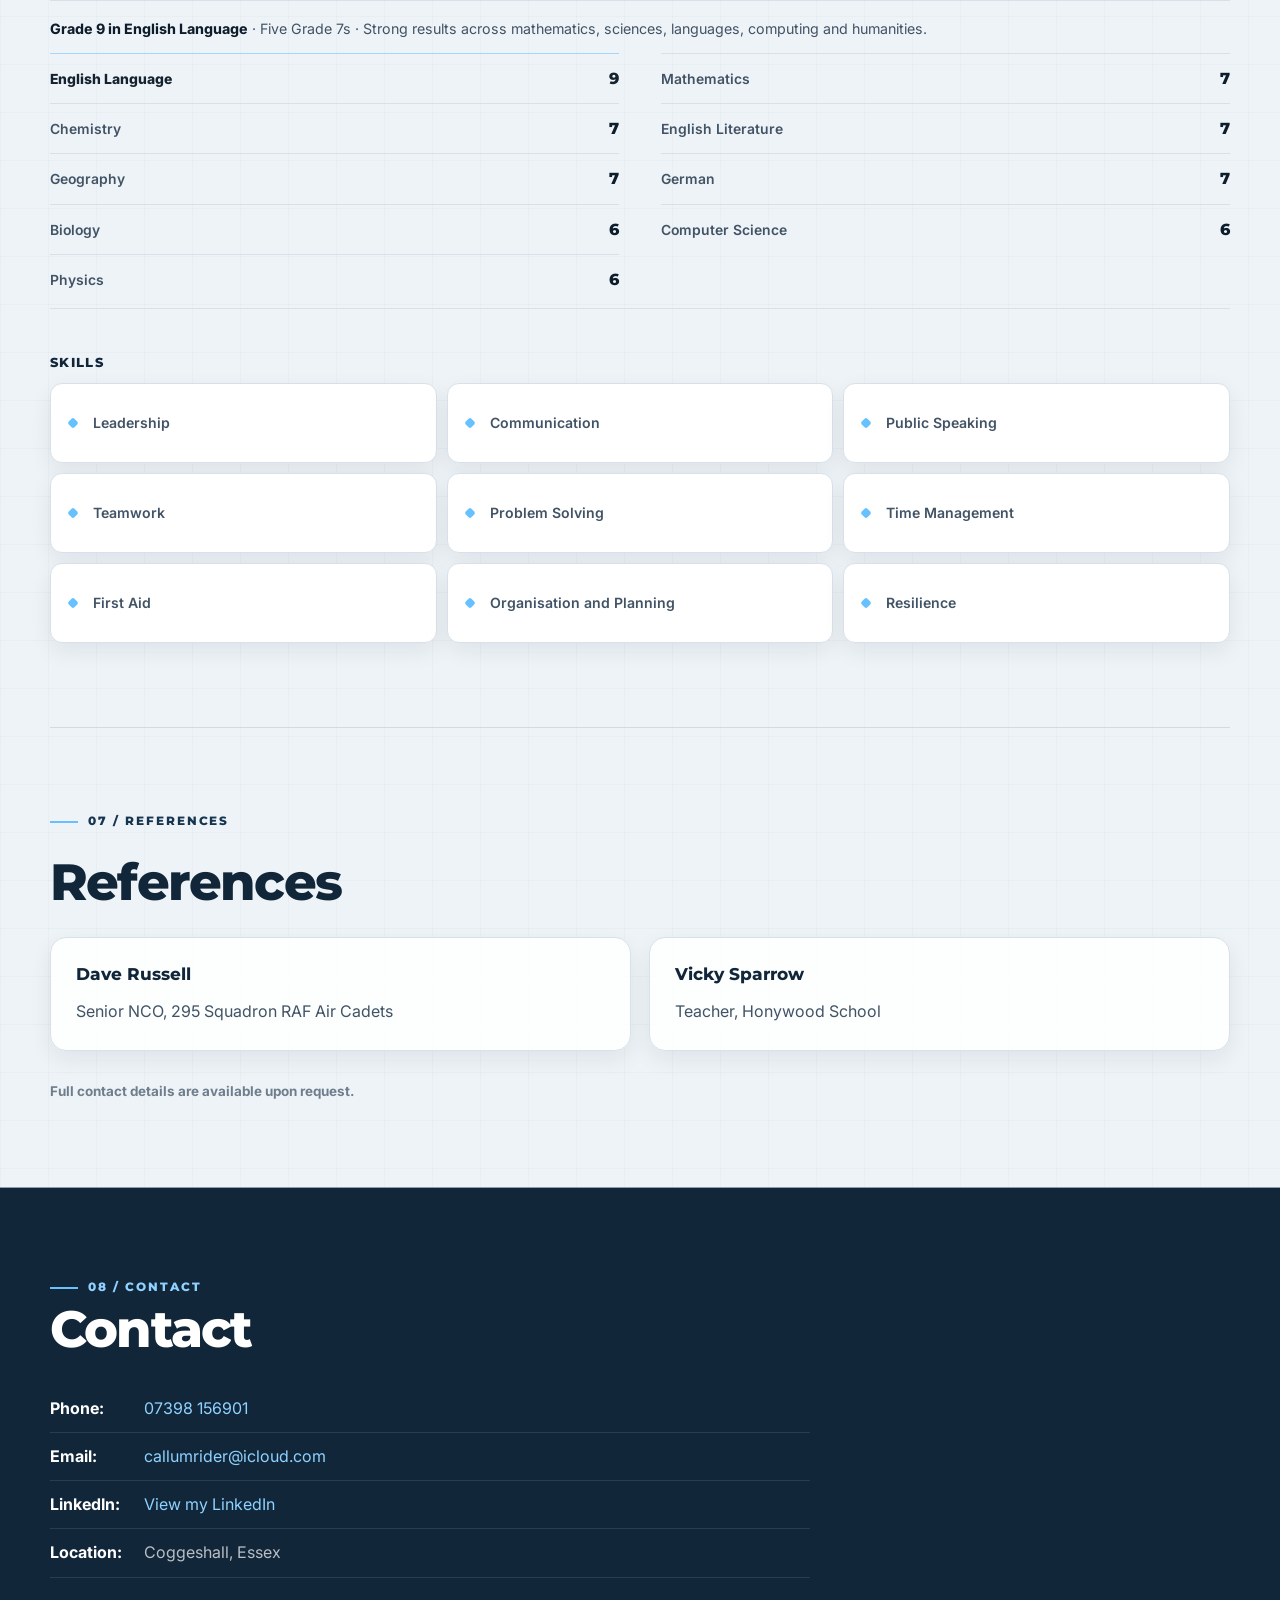
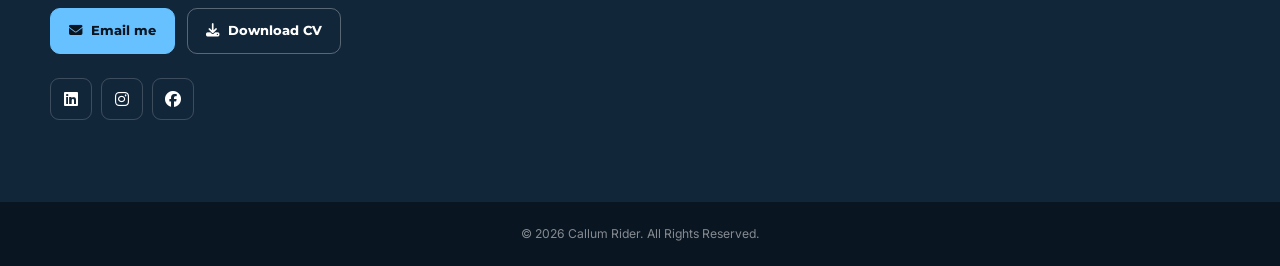
==== commit d1fbe352: "Add files via upload" ====
--- a/index.html
+++ b/index.html
@@ -970,9 +970,10 @@
 
             <section class="gcse-qualification" aria-labelledby="gcse-results-title">
                 <div class="gcse-qualification-header">
-                    <div>
-                        <span class="gcse-qualification-type">GCSEs · 2026</span>
+                    <div class="gcse-qualification-heading">
+                        <span class="gcse-qualification-type">GCSE RESULTS</span>
                         <h3 id="gcse-results-title">Honywood School</h3>
+                        <p class="gcse-qualification-year">2026</p>
                     </div>
 
                     <div class="gcse-qualification-summary" aria-label="GCSE summary">
@@ -982,7 +983,8 @@
                 </div>
 
                 <p class="gcse-qualification-note">
-                    Strongest result: <strong>English Language — Grade 9</strong>
+                    <strong>Grade 9 in English Language</strong> · Five Grade 7s · Strong results across mathematics,
+                    sciences, languages, computing and humanities.
                 </p>
 
                 <dl class="gcse-grade-list" aria-label="GCSE subjects and grades">
--- a/assets/style.css
+++ b/assets/style.css
@@ -1834,948 +1834,165 @@
 }
 
 
+
 /* ==================================================
-   GCSE RESULTS — FEATURED QUALIFICATION
+   GCSE QUALIFICATION — CV STYLE
 ================================================== */
 
-.gcse-results-card {
-    position: relative;
-    isolation: isolate;
-    overflow: hidden;
-    margin-top: 32px;
-    padding: 30px;
-    color: #fff;
-    background:
-        radial-gradient(circle at 86% 12%, rgba(103, 193, 255, 0.18), transparent 30%),
-        linear-gradient(135deg, #081725 0%, #12263a 56%, #173c5b 100%);
-    border: 1px solid rgba(143, 210, 255, 0.24);
-    border-radius: 18px;
-    box-shadow: 0 22px 50px rgba(7, 22, 34, 0.18);
-}
-
-.gcse-results-card::before {
-    content: "";
-    position: absolute;
-    z-index: -1;
-    inset: 0;
-    opacity: 0.42;
-    background:
-        linear-gradient(rgba(103, 193, 255, 0.045) 1px, transparent 1px),
-        linear-gradient(90deg, rgba(103, 193, 255, 0.045) 1px, transparent 1px);
-    background-size: 28px 28px;
-    mask-image: linear-gradient(to left, #000 0%, rgba(0, 0, 0, 0.5) 46%, transparent 78%);
-}
-
-.gcse-results-card::after {
-    content: "";
-    position: absolute;
-    z-index: -1;
-    right: -68px;
-    bottom: -112px;
-    width: 270px;
-    height: 270px;
-    border: 1px solid rgba(103, 193, 255, 0.16);
-    border-radius: 50%;
-    box-shadow:
-        0 0 0 36px rgba(103, 193, 255, 0.035),
-        0 0 0 74px rgba(103, 193, 255, 0.022);
-}
-
-.gcse-results-header {
+.gcse-qualification {
+    margin: 32px 0 42px;
+    padding: 26px 0 4px;
+    border-top: 3px solid var(--navy-800);
+    border-bottom: 1px solid var(--line);
+}
+
+.gcse-qualification-header {
     display: flex;
     align-items: flex-start;
     justify-content: space-between;
-    gap: 24px;
-}
-
-.gcse-title-group {
-    display: flex;
-    align-items: center;
-    gap: 16px;
-}
-
-.gcse-feature-icon {
-    flex: 0 0 auto;
-    width: 54px;
-    height: 54px;
-    display: grid;
-    place-items: center;
+    gap: 28px;
+    padding-bottom: 18px;
+    border-bottom: 1px solid var(--line);
+}
+
+.gcse-qualification-type {
+    display: block;
+    margin-bottom: 6px;
+    color: var(--blue-600);
+    font-family: "Montserrat", Arial, sans-serif;
+    font-size: 0.72rem;
+    font-weight: 800;
+    letter-spacing: 0.11em;
+    text-transform: uppercase;
+}
+
+.gcse-qualification h3 {
+    margin: 0;
     color: var(--navy-900);
-    background: var(--blue-500);
-    border-radius: 14px;
-    box-shadow: 0 10px 24px rgba(103, 193, 255, 0.2);
-    font-size: 1.25rem;
-}
-
-.gcse-results-kicker {
-    display: block;
-    margin-bottom: 5px;
-    color: #9ed8ff;
-    font-family: "Montserrat", Arial, sans-serif;
-    font-size: 0.67rem;
-    font-weight: 800;
-    letter-spacing: 0.16em;
-}
-
-.gcse-results-card h3 {
-    margin: 0;
-    color: #fff;
-    font-family: "Montserrat", Arial, sans-serif;
-    font-size: clamp(1.45rem, 2vw, 1.85rem);
-    font-weight: 800;
+    font-family: "Montserrat", Arial, sans-serif;
+    font-size: clamp(1.35rem, 2vw, 1.65rem);
+    font-weight: 750;
     letter-spacing: -0.02em;
     text-transform: none;
 }
 
-.gcse-results-meta {
-    margin: 5px 0 0 !important;
-    color: rgba(255, 255, 255, 0.62) !important;
-    font-size: 0.79rem !important;
-}
-
-.gcse-status {
+.gcse-qualification-summary {
     flex: 0 0 auto;
-    display: inline-flex;
-    align-items: center;
-    gap: 7px;
-    padding: 8px 11px;
-    color: #e8f7ff;
-    background: rgba(103, 193, 255, 0.12);
-    border: 1px solid rgba(143, 210, 255, 0.25);
-    border-radius: 999px;
-    font-size: 0.72rem;
+    min-width: 122px;
+    text-align: right;
+}
+
+.gcse-qualification-summary strong,
+.gcse-qualification-summary span {
+    display: block;
+}
+
+.gcse-qualification-summary strong {
+    color: var(--navy-900);
+    font-family: "Montserrat", Arial, sans-serif;
+    font-size: 1.05rem;
+    font-weight: 800;
+}
+
+.gcse-qualification-summary span {
+    margin-top: 3px;
+    color: var(--ink-500);
+    font-size: 0.78rem;
+    font-weight: 600;
+}
+
+.gcse-qualification-note {
+    margin: 17px 0 4px;
+    color: var(--ink-700);
+    font-size: 0.89rem;
+    line-height: 1.5;
+}
+
+.gcse-qualification-note strong {
+    color: var(--navy-900);
     font-weight: 750;
-    white-space: nowrap;
-}
-
-.gcse-status i {
-    color: var(--blue-400);
-}
-
-.gcse-summary {
+}
+
+.gcse-grade-list {
     display: grid;
-    grid-template-columns: 1.25fr 1fr 1fr;
-    gap: 10px;
-    margin-top: 26px;
-}
-
-.gcse-summary-card {
-    min-height: 92px;
-    display: flex;
-    flex-direction: column;
-    justify-content: center;
-    padding: 16px 18px;
-    background: rgba(255, 255, 255, 0.065);
-    border: 1px solid rgba(143, 210, 255, 0.15);
-    border-radius: 12px;
-}
-
-.gcse-summary-card strong {
-    color: #fff;
-    font-family: "Montserrat", Arial, sans-serif;
-    font-size: 1.95rem;
+    grid-template-columns: repeat(2, minmax(0, 1fr));
+    column-gap: 42px;
+    margin: 14px 0 0;
+}
+
+.gcse-grade-row {
+    display: grid;
+    grid-template-columns: 1fr auto;
+    align-items: baseline;
+    gap: 18px;
+    min-width: 0;
+    padding: 11px 0;
+    border-top: 1px solid var(--line);
+}
+
+.gcse-grade-row dt,
+.gcse-grade-row dd {
+    margin: 0;
+}
+
+.gcse-grade-row dt {
+    min-width: 0;
+    color: var(--ink-700);
+    font-size: 0.87rem;
+    font-weight: 600;
+}
+
+.gcse-grade-row dd {
+    min-width: 24px;
+    color: var(--navy-900);
+    font-family: "Montserrat", Arial, sans-serif;
+    font-size: 1rem;
     font-weight: 800;
-    line-height: 1;
-}
-
-.gcse-summary-card span {
-    margin-top: 7px;
-    color: rgba(255, 255, 255, 0.64);
-    font-size: 0.72rem;
-    font-weight: 700;
-    letter-spacing: 0.02em;
-}
-
-.gcse-summary-primary {
-    background: linear-gradient(135deg, rgba(103, 193, 255, 0.23), rgba(103, 193, 255, 0.09));
-    border-color: rgba(143, 210, 255, 0.34);
-}
-
-.gcse-summary-primary strong {
-    color: #bce5ff;
-}
-
-.gcse-results-intro {
-    max-width: 780px !important;
-    margin: 20px 0 0 !important;
-    color: rgba(255, 255, 255, 0.72) !important;
-    font-size: 0.9rem !important;
-    line-height: 1.65;
-}
-
-.gcse-results-grid {
-    display: grid;
-    grid-template-columns: repeat(3, minmax(0, 1fr));
-    gap: 10px;
-    margin-top: 20px;
-}
-
-.gcse-result {
-    display: flex;
-    align-items: center;
-    justify-content: space-between;
-    gap: 12px;
-    min-height: 60px;
-    padding: 14px 16px;
-    background: rgba(255, 255, 255, 0.075);
-    border: 1px solid rgba(143, 210, 255, 0.14);
-    border-radius: 10px;
-    transition: transform 180ms ease, background 180ms ease, border-color 180ms ease;
-}
-
-.gcse-result:hover {
-    transform: translateY(-2px);
-    background: rgba(255, 255, 255, 0.105);
-    border-color: rgba(143, 210, 255, 0.25);
-}
-
-.gcse-result-highlight {
-    background: linear-gradient(135deg, #67c1ff 0%, #8fd2ff 100%);
-    border-color: #9edcff;
-    box-shadow: 0 12px 28px rgba(36, 132, 194, 0.23);
-}
-
-.gcse-subject {
-    color: rgba(255, 255, 255, 0.82);
-    font-size: 0.84rem;
-    font-weight: 700;
-    line-height: 1.3;
-}
-
-.gcse-grade {
-    flex: 0 0 auto;
-    color: #fff;
-    font-family: "Montserrat", Arial, sans-serif;
-    font-size: 1.4rem;
+    text-align: right;
+}
+
+.gcse-grade-row-featured dt,
+.gcse-grade-row-featured dd {
+    color: var(--blue-700);
     font-weight: 800;
 }
 
-.gcse-result-highlight .gcse-subject,
-.gcse-result-highlight .gcse-grade {
-    color: var(--navy-900);
-}
-
-@media (max-width: 900px) {
-    .gcse-results-card {
-        padding: 26px;
-    }
-
-    .gcse-results-grid {
-        grid-template-columns: repeat(2, minmax(0, 1fr));
-    }
+.gcse-grade-row-featured {
+    border-top-color: rgba(103, 193, 255, 0.55);
 }
 
 @media (max-width: 760px) {
-    .gcse-results-card {
-        margin-top: 26px;
-        padding: 22px;
-        border-radius: 16px;
-    }
-
-    .gcse-results-header {
+    .gcse-qualification {
+        margin-top: 28px;
+        padding-top: 22px;
+    }
+
+    .gcse-qualification-header {
+        gap: 18px;
+    }
+
+    .gcse-grade-list {
+        grid-template-columns: 1fr;
+        column-gap: 0;
+    }
+}
+
+@media (max-width: 480px) {
+    .gcse-qualification-header {
         flex-direction: column;
-        gap: 15px;
-    }
-
-    .gcse-title-group {
-        align-items: flex-start;
-    }
-
-    .gcse-feature-icon {
-        width: 48px;
-        height: 48px;
-        border-radius: 12px;
-    }
-
-    .gcse-summary {
-        grid-template-columns: 1fr 1fr;
-    }
-
-    .gcse-summary-primary {
-        grid-column: 1 / -1;
-    }
-
-    .gcse-summary-card {
-        min-height: 78px;
-        padding: 14px 15px;
-    }
-
-    .gcse-summary-card strong {
-        font-size: 1.65rem;
-    }
-}
-
-@media (max-width: 520px) {
-    .gcse-results-card {
-        padding: 19px;
-    }
-
-    .gcse-results-grid {
-        grid-template-columns: 1fr;
-    }
-
-    .gcse-result {
-        min-height: 56px;
-    }
-
-    .gcse-results-card::after {
-        width: 220px;
-        height: 220px;
-        right: -100px;
-        bottom: -105px;
-    }
-}
-
-@media (prefers-reduced-motion: reduce) {
-    .gcse-result {
-        transition: none;
-    }
-
-    .gcse-result:hover {
-        transform: none;
-    }
-}
-
-
-/* ==================================================
-   2026-08 DE-AI REFINEMENT
-   Cleaner, flatter and more editorial/personal.
-================================================== */
-
-:root {
-    --page: #f4f6f8;
-    --surface-soft: #f7f8fa;
-    --shadow-sm: 0 2px 8px rgba(13, 29, 43, 0.055);
-    --shadow-md: 0 6px 18px rgba(13, 29, 43, 0.08);
-    --radius-sm: 6px;
-    --radius-md: 8px;
-    --radius-lg: 12px;
-}
-
-body {
-    background: var(--page);
-}
-
-#site-header {
-    background: var(--navy-950);
-    border-bottom-color: rgba(255, 255, 255, 0.09);
-    box-shadow: 0 2px 10px rgba(5, 14, 22, 0.12);
-    backdrop-filter: none;
-    -webkit-backdrop-filter: none;
-}
-
-.site-contact-links a,
-.site-mobile-menu a {
-    border-radius: 4px;
-}
-
-main > section {
-    padding-top: 76px;
-    padding-bottom: 76px;
-}
-
-main > section > h2,
-.featured-heading h2 {
-    letter-spacing: -0.028em;
-}
-
-main > section > h2 {
-    font-size: clamp(1.9rem, 3.5vw, 2.8rem);
-}
-
-.section-kicker,
-.featured-kicker,
-.case-study-label {
-    gap: 0;
-    color: var(--ink-500);
-    font-size: 0.69rem;
-    letter-spacing: 0.11em;
-}
-
-.section-kicker::before,
-.featured-kicker::before,
-.case-study-label::before {
-    display: none;
-}
-
-main > section article,
-.achievement-card,
-.featured-card {
-    border-radius: 7px;
-    box-shadow: none;
-    transition: border-color 160ms ease;
-}
-
-main > section article:hover,
-.achievement-card:hover,
-.featured-card:hover {
-    transform: none;
-    border-color: var(--line-strong);
-    box-shadow: none;
-}
-
-/* Hero: keep personality, remove the over-designed look. */
-#hero {
-    min-height: min(650px, calc(100vh - var(--header-offset)));
-    gap: clamp(44px, 6vw, 78px);
-    padding-top: 66px;
-    padding-bottom: 66px;
-}
-
-#hero::before {
-    width: 360px;
-    height: 360px;
-    left: -140px;
-    border-color: rgba(103, 193, 255, 0.22);
-    box-shadow: none;
-}
-
-.hero-image {
-    width: min(100%, 335px);
-}
-
-.hero-image::before {
-    left: -13px;
-    top: -13px;
-    width: 62px;
-    height: 62px;
-    border-top-width: 2px;
-    border-left-width: 2px;
-}
-
-.hero-image img {
-    border-radius: 12px;
-    box-shadow: 0 10px 26px rgba(13, 29, 43, 0.14);
-}
-
-.hero-eyebrow {
-    margin-bottom: 12px;
-    color: var(--ink-500) !important;
-    font-size: 0.69rem;
-    letter-spacing: 0.11em;
-}
-
-.hero-text h1 {
-    font-size: clamp(3.15rem, 6.2vw, 5.15rem);
-    letter-spacing: -0.055em;
-    line-height: 0.98;
-}
-
-.hero-text h2 {
-    margin-top: 18px;
-    color: var(--ink-700);
-}
-
-.hero-text > p:not(.hero-eyebrow) {
-    max-width: 640px;
-    font-size: 0.99rem;
-}
-
-.button,
-.featured-link {
-    border-radius: 5px;
-    transition: background 150ms ease, border-color 150ms ease, color 150ms ease;
-}
-
-.button:hover,
-.featured-link:hover {
-    transform: none;
-}
-
-.button-secondary {
-    background: transparent;
-}
-
-.hero-meta span {
-    padding: 0;
-    background: transparent;
-    border: 0;
-    border-radius: 0;
-}
-
-/* Career highlights: solid band, no faux-tech grid/glow. */
-#stats {
-    padding-top: 58px;
-    padding-bottom: 58px;
-    background: var(--navy-950);
-}
-
-#stats::before {
-    display: none;
-}
-
-.stats-title {
-    margin-bottom: 24px;
-}
-
-.stats-title h2 {
-    font-size: clamp(1.45rem, 2.4vw, 2rem);
-    letter-spacing: 0.02em;
-}
-
-.stats-subtitle {
-    color: rgba(255, 255, 255, 0.5) !important;
-    letter-spacing: 0.1em;
-}
-
-.stats-container {
-    gap: 0;
-    border-top: 1px solid rgba(255, 255, 255, 0.13);
-    border-bottom: 1px solid rgba(255, 255, 255, 0.13);
-}
-
-.stat-card {
-    min-height: 124px;
-    padding: 22px 20px;
-    background: transparent;
-    border: 0;
-    border-right: 1px solid rgba(255, 255, 255, 0.1);
-    border-radius: 0;
-}
-
-.stat-card:last-child {
-    border-right: 0;
-}
-
-.stat-card:hover {
-    transform: none;
-    background: transparent;
-    border-color: rgba(255, 255, 255, 0.1);
-}
-
-.stat-card h3 {
-    font-size: clamp(1.9rem, 3vw, 2.75rem);
-}
-
-.stat-card p {
-    margin-top: 10px;
-    letter-spacing: 0.09em;
-}
-
-/* Featured work: less template-like, more editorial. */
-#featured-work {
-    padding-top: 80px;
-}
-
-.featured-heading {
-    margin-bottom: 28px;
-}
-
-.featured-heading h2 {
-    font-size: clamp(2rem, 3.8vw, 3rem);
-}
-
-.featured-grid {
-    gap: 14px;
-}
-
-.featured-card {
-    min-height: 390px;
-    padding: 24px;
-}
-
-.featured-card::after,
-.featured-card-primary::before {
-    display: none;
-}
-
-.featured-card-primary {
-    background: var(--navy-800);
-    border-color: var(--navy-800);
-}
-
-.featured-label {
-    letter-spacing: 0.08em;
-}
-
-.featured-card-top i {
-    font-size: 1rem;
-}
-
-.featured-card h3 {
-    margin-top: 24px;
-    font-size: 1.34rem;
-}
-
-.featured-skills {
-    gap: 12px;
-}
-
-.featured-skills span,
-.case-study-skills span,
-.featured-card-primary .featured-skills span {
-    padding: 0;
-    color: var(--ink-500);
-    background: transparent;
-    border: 0;
-    border-radius: 0;
-    font-size: 0.69rem;
-}
-
-.featured-card-primary .featured-skills span {
-    color: rgba(255, 255, 255, 0.58);
-}
-
-.featured-result {
-    padding-top: 12px;
-}
-
-/* Standard content cards */
-#experience article,
-#cadets article,
-#projects article,
-#references article {
-    background: #fff;
-}
-
-#about > p:first-of-type::before {
-    width: 3px;
-}
-
-/* Timeline: keep the strong section, remove glow/card theatrics. */
-#timeline {
-    padding-top: 78px;
-    padding-bottom: 78px;
-    background: var(--navy-900);
-}
-
-.timeline-container::before {
-    width: 1px;
-    background: rgba(103, 193, 255, 0.55);
-    box-shadow: none;
-}
-
-.timeline-dot {
-    width: 11px;
-    height: 11px;
-    background: var(--navy-900);
-    border: 2px solid var(--blue-500);
-    box-shadow: none;
-}
-
-.timeline-content {
-    padding: 22px;
-    background: transparent;
-    border: 1px solid rgba(255, 255, 255, 0.14);
-    border-radius: 6px;
-    box-shadow: none;
-}
-
-.timeline-content span {
-    color: var(--blue-400);
-    letter-spacing: 0.1em;
-}
-
-.timeline-content p {
-    color: rgba(255, 255, 255, 0.65) !important;
-}
-
-/* Qualifications accordion: restrained list treatment. */
-.achievement-grid {
-    gap: 10px;
-}
-
-.achievement-card {
-    border-radius: 6px;
-}
-
-.achievement-card.active {
-    border-color: var(--line-strong);
-    box-shadow: none;
-}
-
-.achievement-toggle span {
-    width: auto;
-    height: auto;
-    flex-basis: auto;
-    padding: 0;
-    color: var(--ink-500);
-    background: transparent;
-    border-radius: 0;
-}
-
-/* Education summary: simple rows rather than dashboard cards. */
-#education > ul {
-    gap: 0;
-    border-top: 1px solid var(--line);
-}
-
-#education > ul li {
-    min-height: 62px;
-    padding: 14px 16px 14px 28px;
-    background: transparent;
-    border: 0;
-    border-bottom: 1px solid var(--line);
-    border-radius: 0;
-    box-shadow: none;
-}
-
-#education > ul li::before {
-    left: 8px;
-    width: 5px;
-    height: 5px;
-    border-radius: 50%;
-    transform: none;
-}
-
-/* GCSEs remain prominent, but now look like a serious qualification. */
-.gcse-results-card {
-    padding: 28px;
-    background: var(--navy-800);
-    border: 0;
-    border-radius: 8px;
-    box-shadow: none;
-}
-
-.gcse-results-card::before,
-.gcse-results-card::after {
-    display: none;
-}
-
-.gcse-feature-icon {
-    width: auto;
-    height: auto;
-    display: block;
-    color: var(--blue-400);
-    background: transparent;
-    border-radius: 0;
-    box-shadow: none;
-    font-size: 1.05rem;
-}
-
-.gcse-results-kicker {
-    color: rgba(255, 255, 255, 0.55);
-    letter-spacing: 0.1em;
-}
-
-.gcse-results-card h3 {
-    font-size: clamp(1.35rem, 2vw, 1.7rem);
-}
-
-.gcse-status {
-    padding: 0;
-    color: rgba(255, 255, 255, 0.62);
-    background: transparent;
-    border: 0;
-    border-radius: 0;
-}
-
-.gcse-summary {
-    grid-template-columns: repeat(3, 1fr);
-    gap: 0;
-    margin-top: 24px;
-    border-top: 1px solid rgba(255, 255, 255, 0.16);
-    border-bottom: 1px solid rgba(255, 255, 255, 0.16);
-}
-
-.gcse-summary-card,
-.gcse-summary-primary {
-    min-height: 78px;
-    padding: 14px 16px;
-    background: transparent;
-    border: 0;
-    border-right: 1px solid rgba(255, 255, 255, 0.12);
-    border-radius: 0;
-}
-
-.gcse-summary-card:last-child {
-    border-right: 0;
-}
-
-.gcse-summary-card strong,
-.gcse-summary-primary strong {
-    color: #fff;
-    font-size: 1.65rem;
-}
-
-.gcse-summary-card span {
-    color: rgba(255, 255, 255, 0.55);
-}
-
-.gcse-results-intro {
-    margin-top: 18px !important;
-    color: rgba(255, 255, 255, 0.66) !important;
-}
-
-.gcse-results-grid {
-    gap: 0;
-    margin-top: 16px;
-    border-top: 1px solid rgba(255, 255, 255, 0.14);
-}
-
-.gcse-result,
-.gcse-result-highlight {
-    min-height: 54px;
-    padding: 12px 14px;
-    background: transparent;
-    border: 0;
-    border-bottom: 1px solid rgba(255, 255, 255, 0.12);
-    border-radius: 0;
-    box-shadow: none;
-    transition: none;
-}
-
-.gcse-result:nth-child(3n + 1),
-.gcse-result:nth-child(3n + 2) {
-    border-right: 1px solid rgba(255, 255, 255, 0.12);
-}
-
-.gcse-result:hover {
-    transform: none;
-    background: transparent;
-    border-color: rgba(255, 255, 255, 0.12);
-}
-
-.gcse-result-highlight {
-    border-left: 3px solid var(--blue-500);
-    background: rgba(103, 193, 255, 0.06);
-}
-
-.gcse-subject,
-.gcse-result-highlight .gcse-subject {
-    color: rgba(255, 255, 255, 0.78);
-}
-
-.gcse-grade,
-.gcse-result-highlight .gcse-grade {
-    color: #fff;
-    font-size: 1.22rem;
-}
-
-/* Contact/footer: remove extra UI feel. */
-#contact {
-    background: var(--navy-950);
-}
-
-.contact-socials a {
-    width: 36px;
-    height: 36px;
-    border-radius: 4px;
-}
-
-@media (max-width: 900px) {
-    .stat-card {
-        border-bottom: 1px solid rgba(255, 255, 255, 0.1);
-    }
-
-    .gcse-result:nth-child(3n + 1),
-    .gcse-result:nth-child(3n + 2) {
-        border-right: 0;
-    }
-
-    .gcse-result:nth-child(odd) {
-        border-right: 1px solid rgba(255, 255, 255, 0.12);
-    }
-}
-
-@media (max-width: 760px) {
-    main > section {
-        padding-top: 58px;
-        padding-bottom: 58px;
-    }
-
-    #hero {
-        gap: 34px;
-    }
-
-    #hero::before {
-        width: 250px;
-        height: 250px;
-        left: -150px;
-    }
-
-    .hero-image {
-        width: min(76vw, 300px);
-    }
-
-    .stats-container {
-        gap: 0;
-    }
-
-    .stat-card {
-        min-height: 108px;
-        border-right: 1px solid rgba(255, 255, 255, 0.1);
-    }
-
-    .gcse-results-card {
-        padding: 20px;
-        border-radius: 7px;
-    }
-
-    .gcse-summary {
-        grid-template-columns: 1fr 1fr;
-    }
-
-    .gcse-summary-primary {
-        grid-column: 1 / -1;
-        border-right: 0;
-        border-bottom: 1px solid rgba(255, 255, 255, 0.12);
-    }
-
-    .gcse-summary-card {
-        min-height: 70px;
-    }
-}
-
-@media (max-width: 520px) {
-    .gcse-results-grid {
-        grid-template-columns: 1fr;
-    }
-
-    .gcse-result,
-    .gcse-result:nth-child(odd),
-    .gcse-result:nth-child(3n + 1),
-    .gcse-result:nth-child(3n + 2) {
-        border-right: 0;
-    }
-}
-
-/* Final restraint pass */
-#about > p:first-of-type {
-    padding-top: 28px;
-}
-
-#about > p:first-of-type::before {
-    display: none;
-}
-
-.case-study-dialog {
-    background: #f7f8fa;
-    border-radius: 8px;
-    box-shadow: 0 18px 60px rgba(3, 10, 16, 0.28);
-}
-
-.case-study-dialog::backdrop {
-    background: rgba(5, 14, 22, 0.68);
-    backdrop-filter: none;
-}
-
-.case-study-close {
-    border-radius: 4px;
-}
-
-.case-study-header h2 {
-    font-size: clamp(2rem, 4vw, 3.2rem);
-}
-
-.case-study-result {
-    border-radius: 5px;
-}
-
-.case-study-gallery figure,
-.case-study-grid article {
-    border-radius: 5px;
-}
-
-.case-study-grid article {
-    box-shadow: none;
-}
-
-.site-mobile-menu {
-    border-radius: 0 0 6px 6px;
-    box-shadow: 0 8px 20px rgba(5, 14, 22, 0.18);
-}
-
-.site-mobile-menu a {
-    border-radius: 3px;
-}
+        gap: 12px;
+    }
+
+    .gcse-qualification-summary {
+        text-align: left;
+    }
+
+    .gcse-qualification-summary strong,
+    .gcse-qualification-summary span {
+        display: inline;
+    }
+
+    .gcse-qualification-summary span::before {
+        content: " · ";
+    }
+}
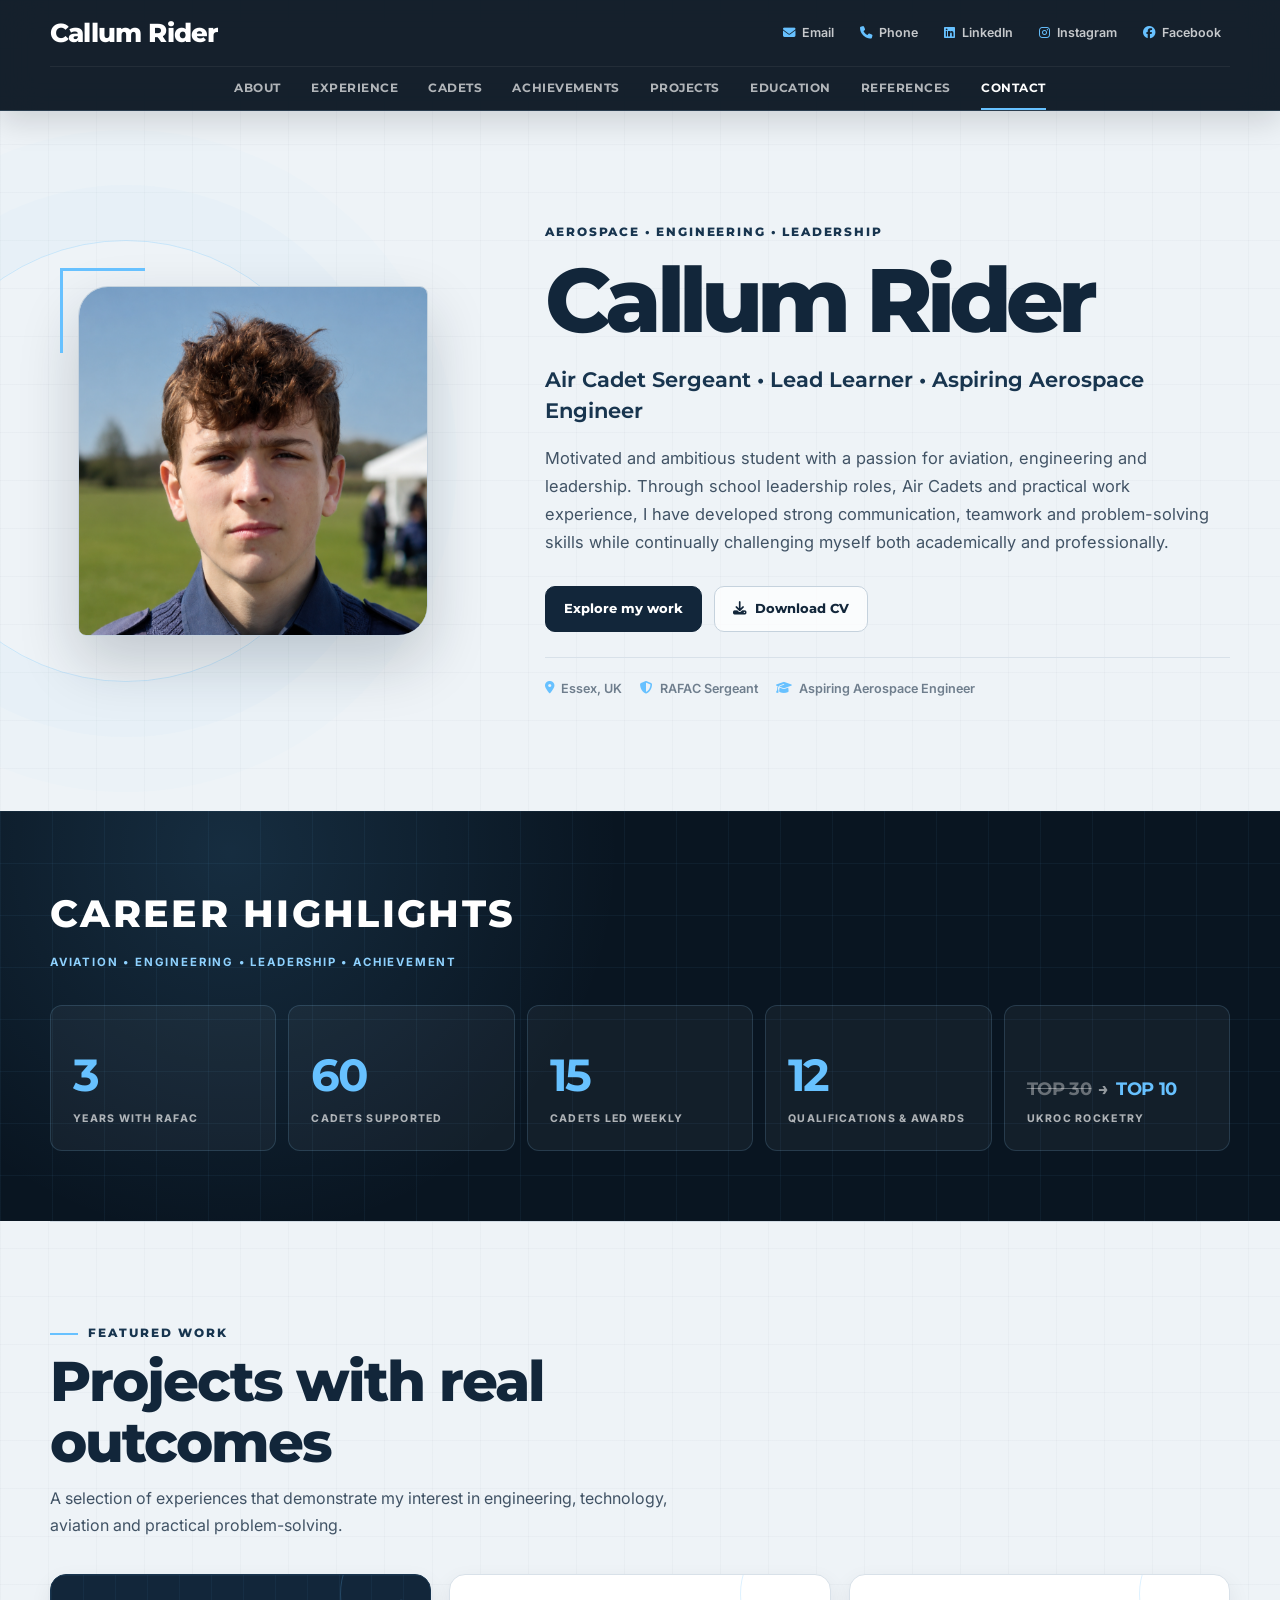
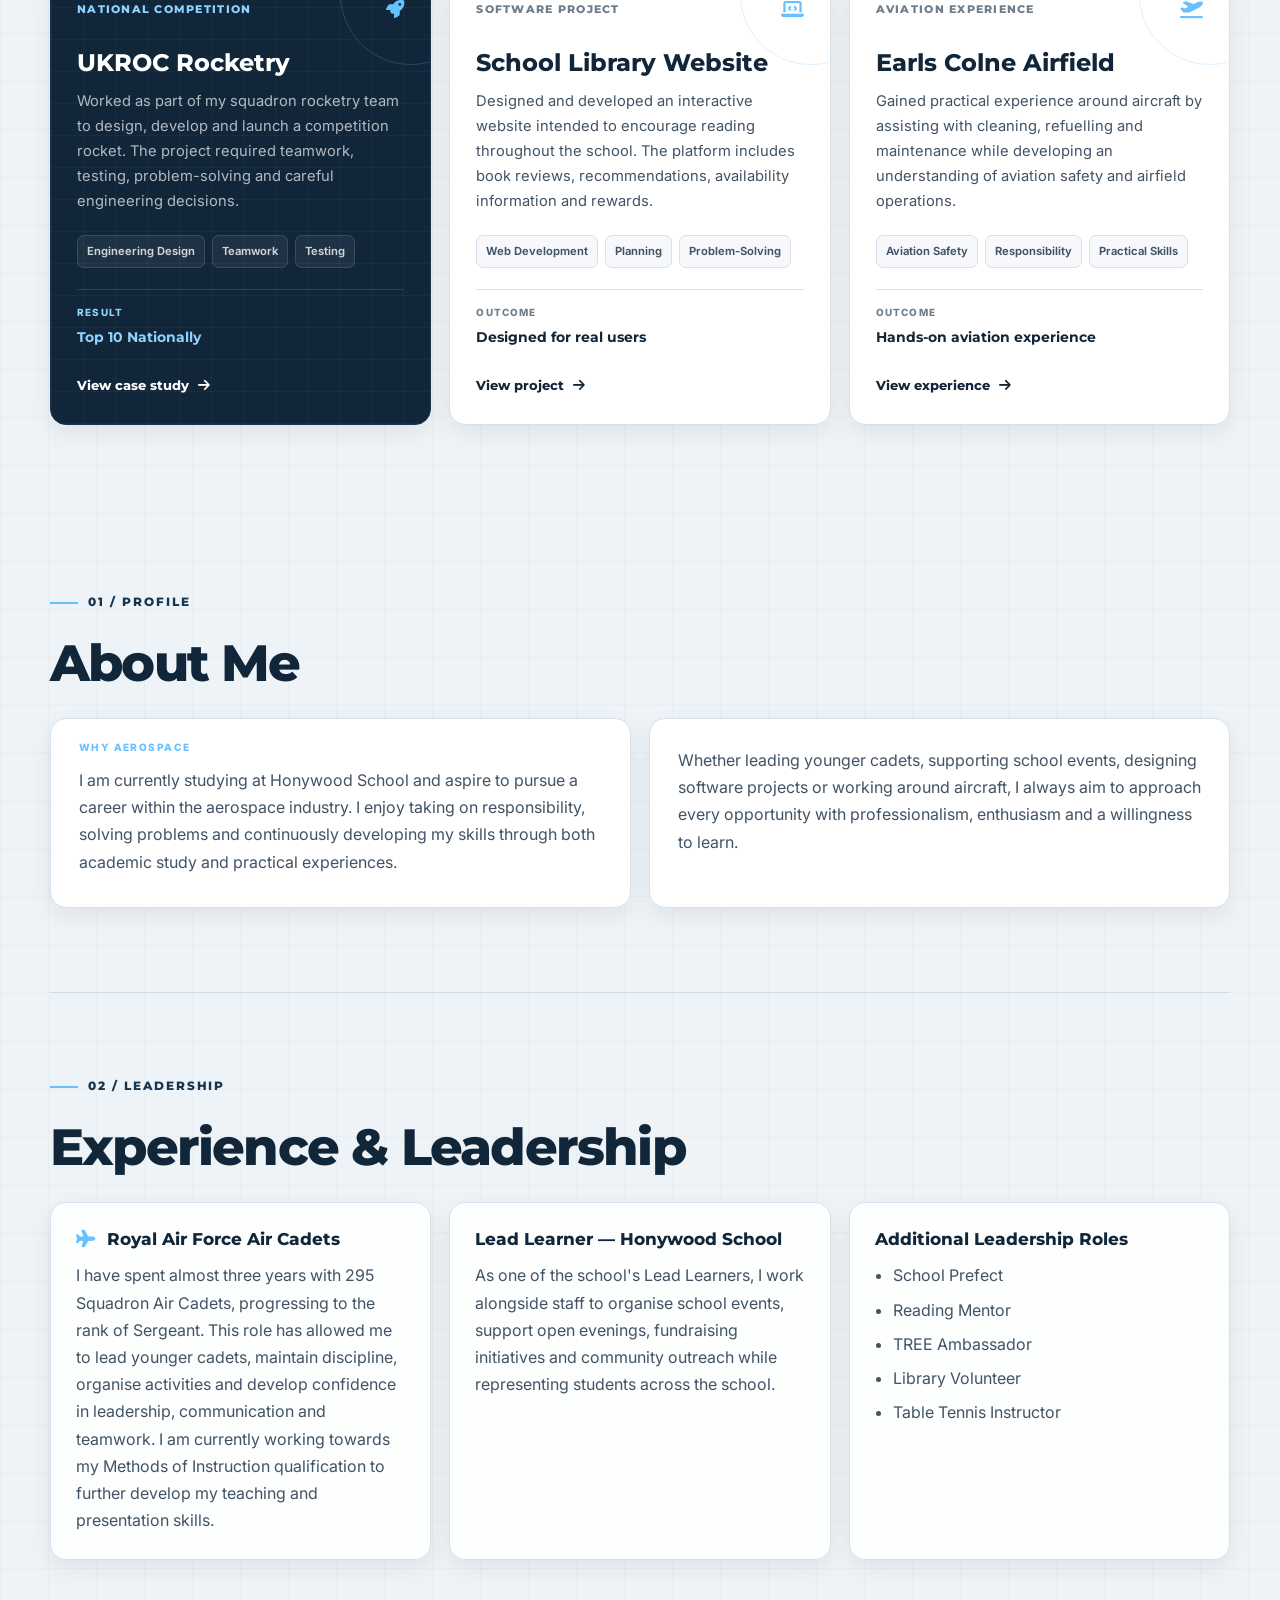
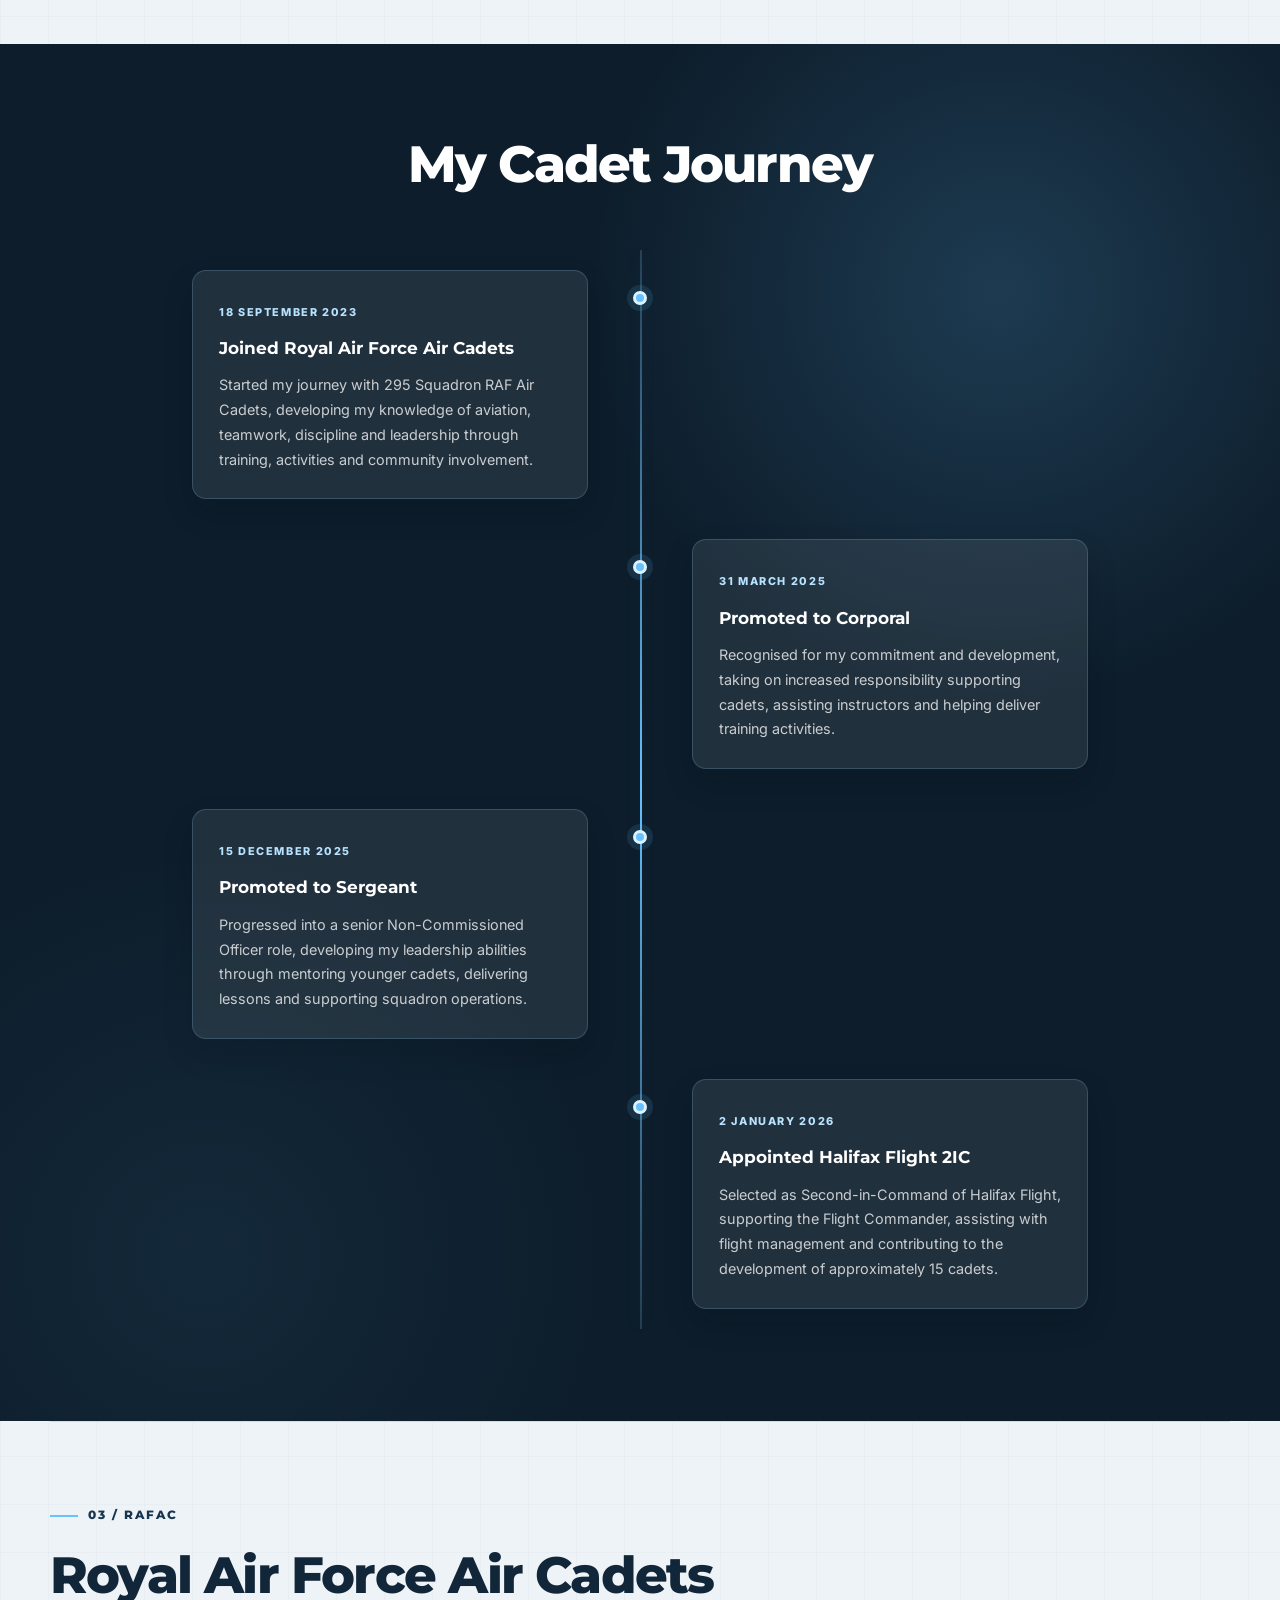
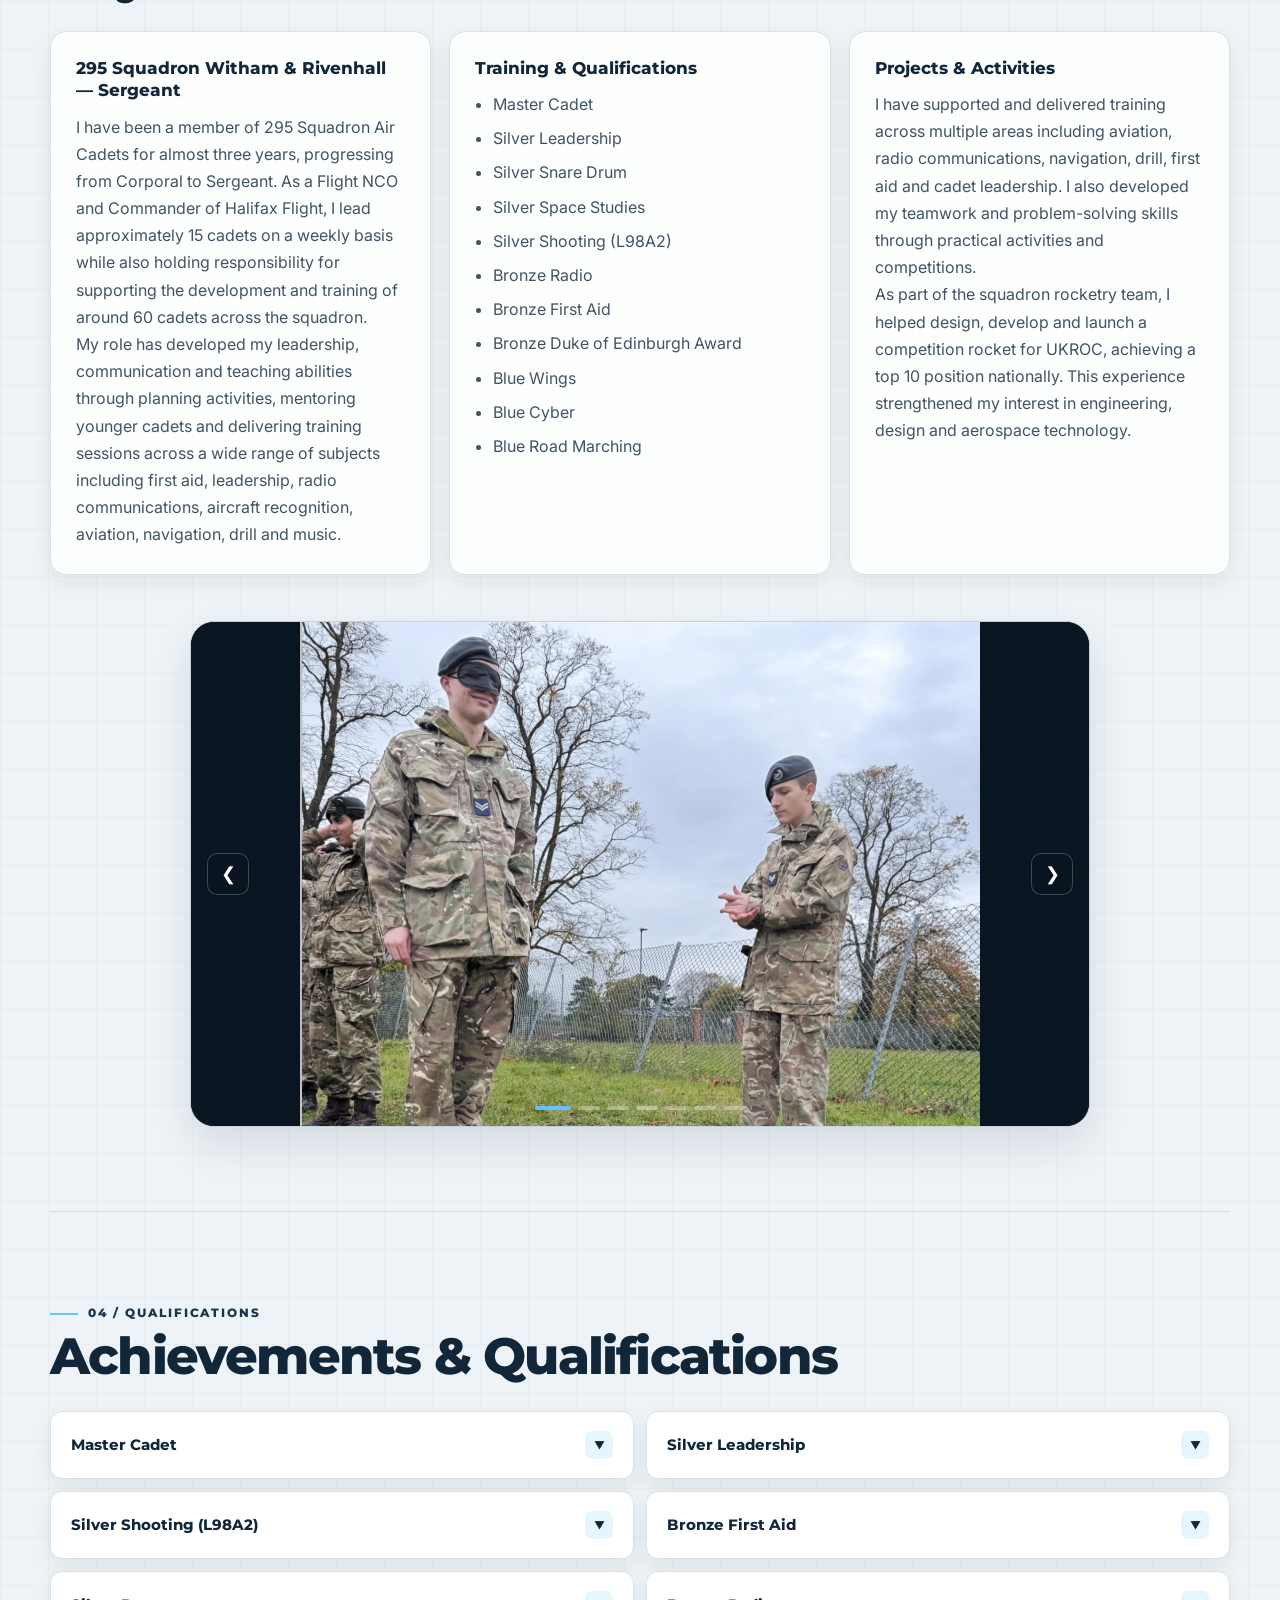
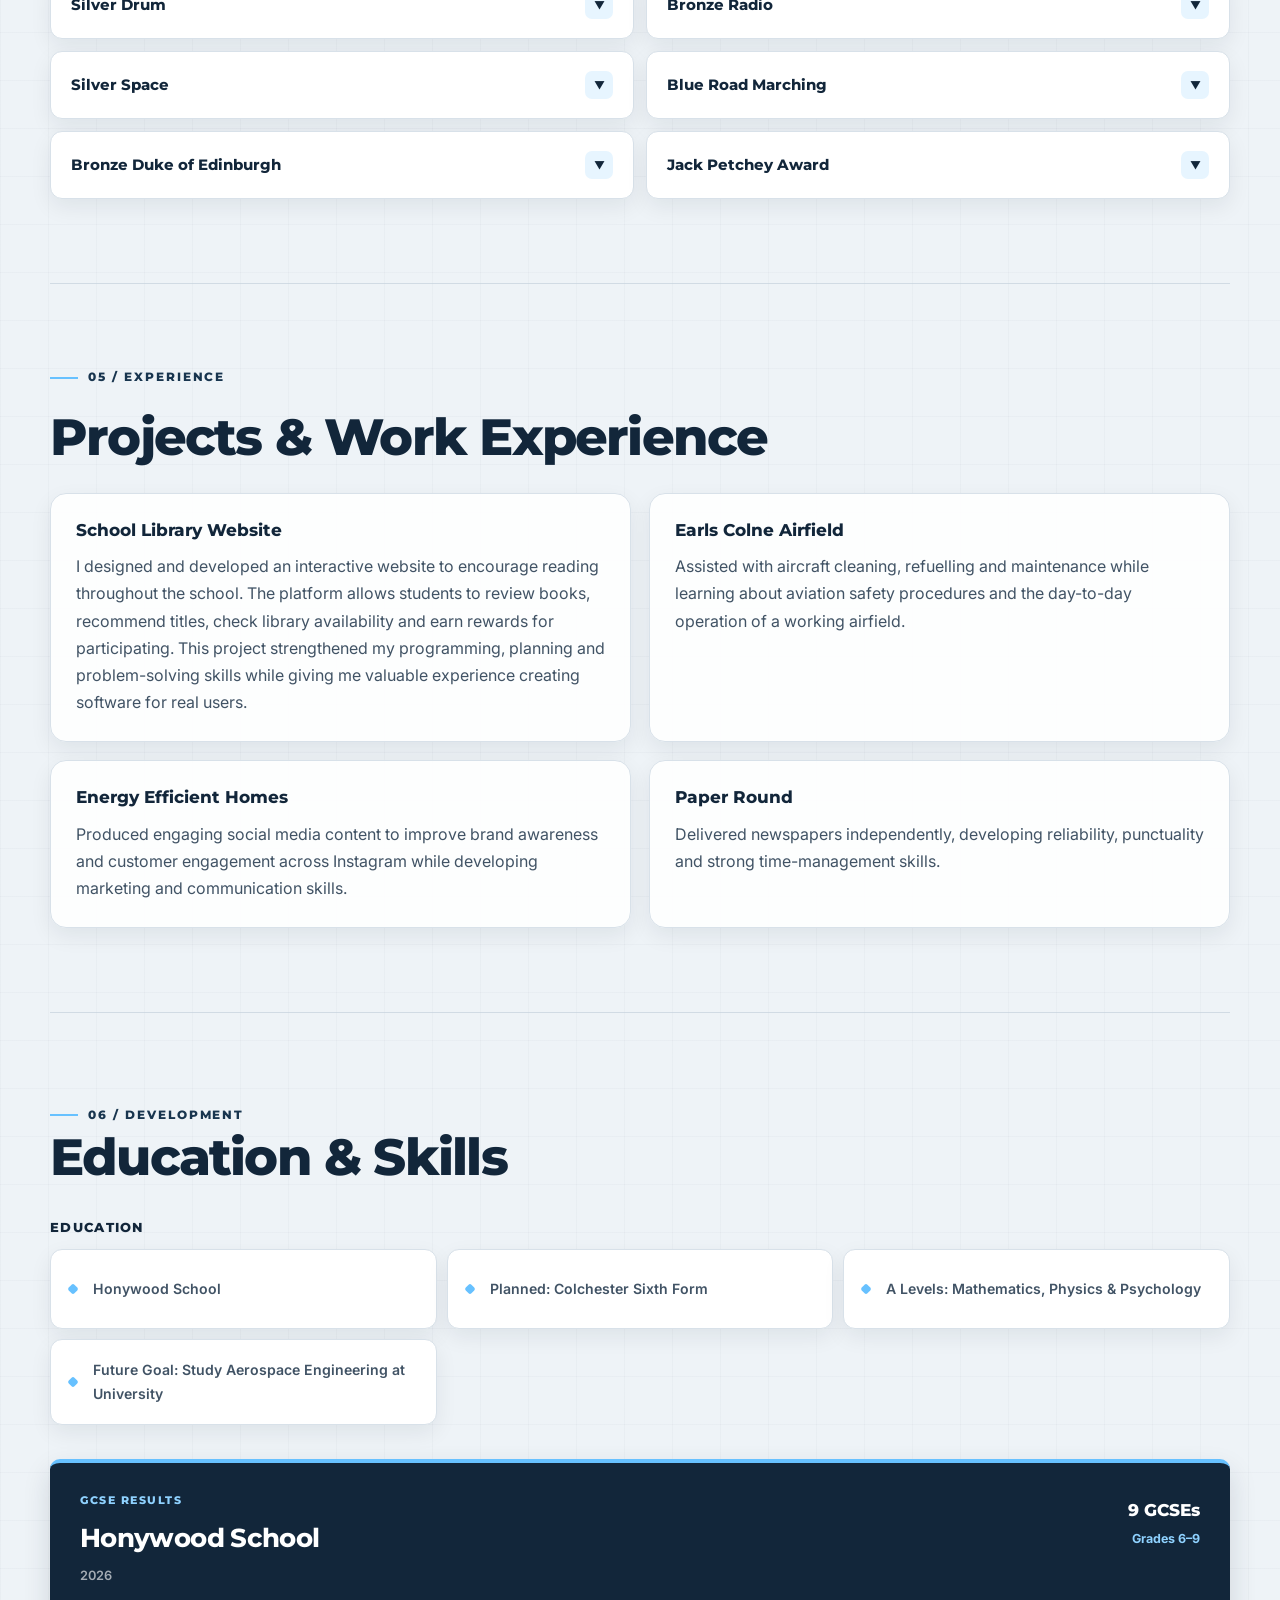
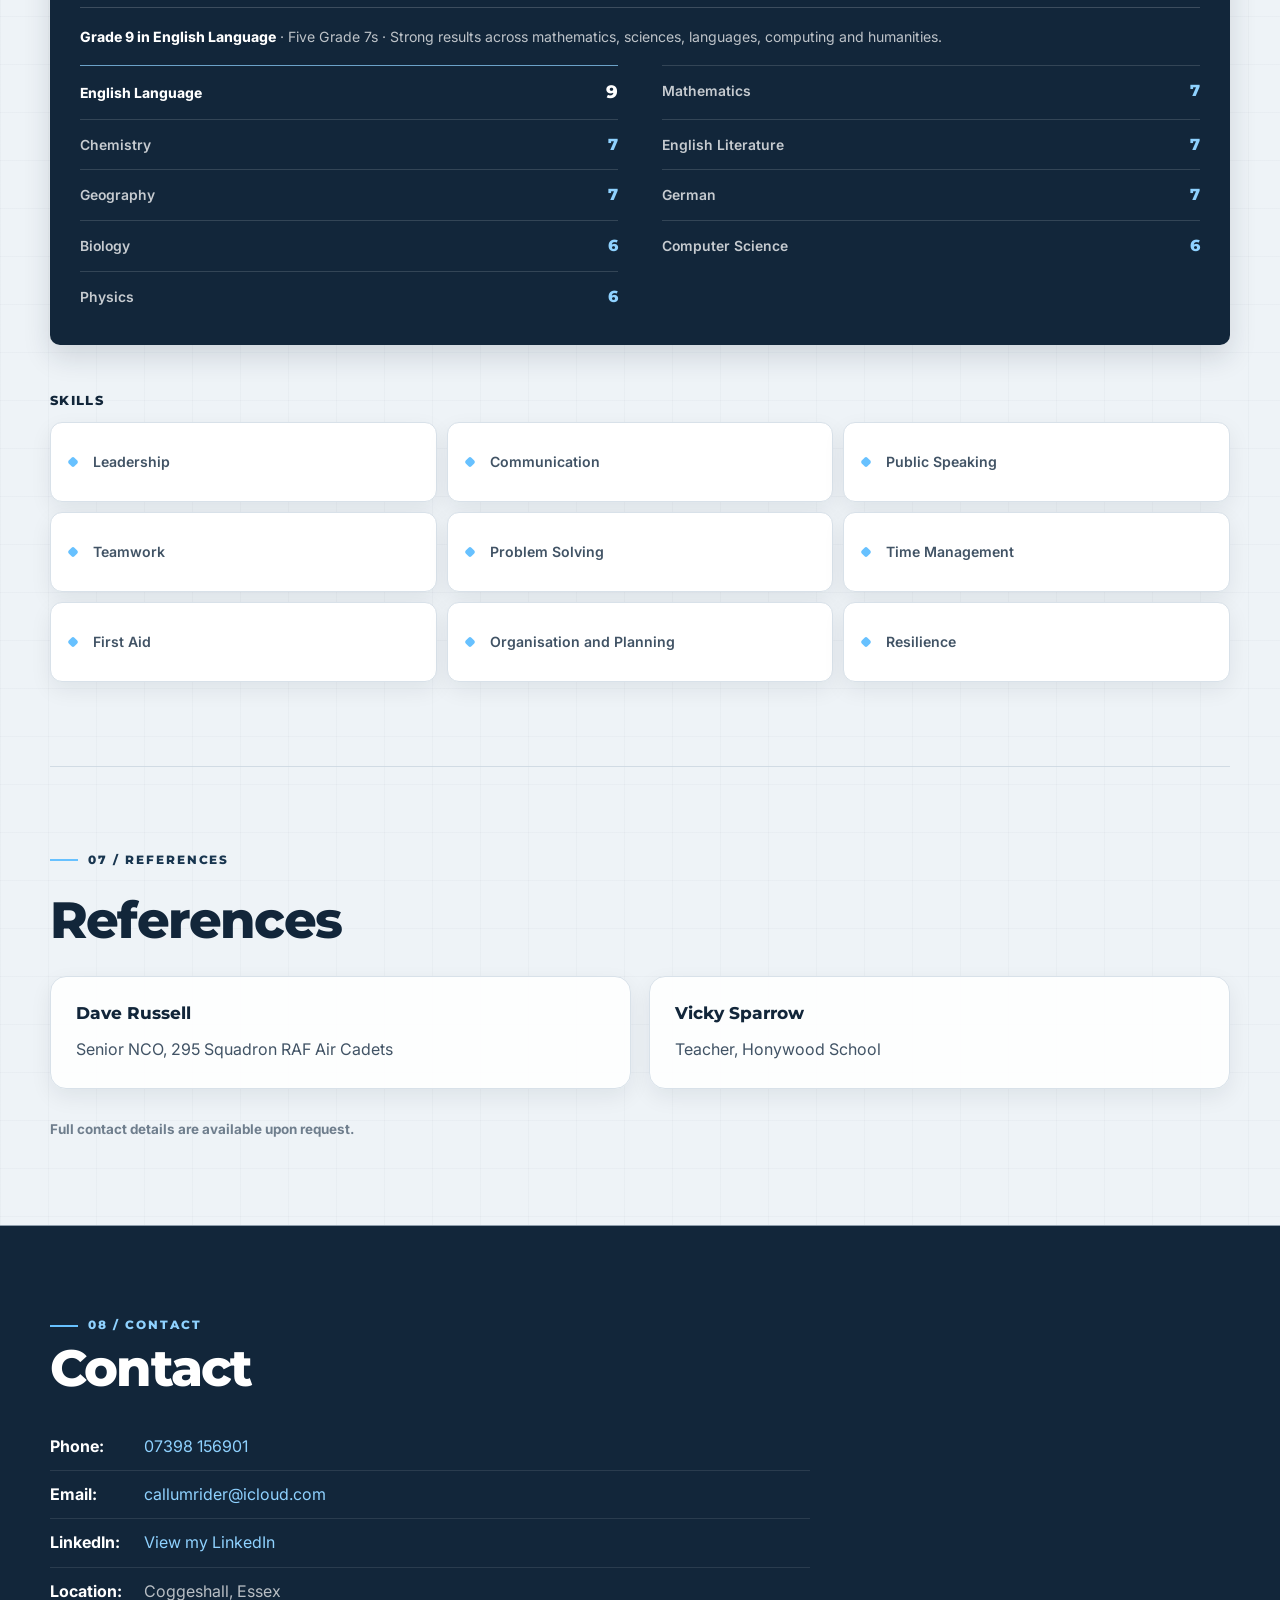
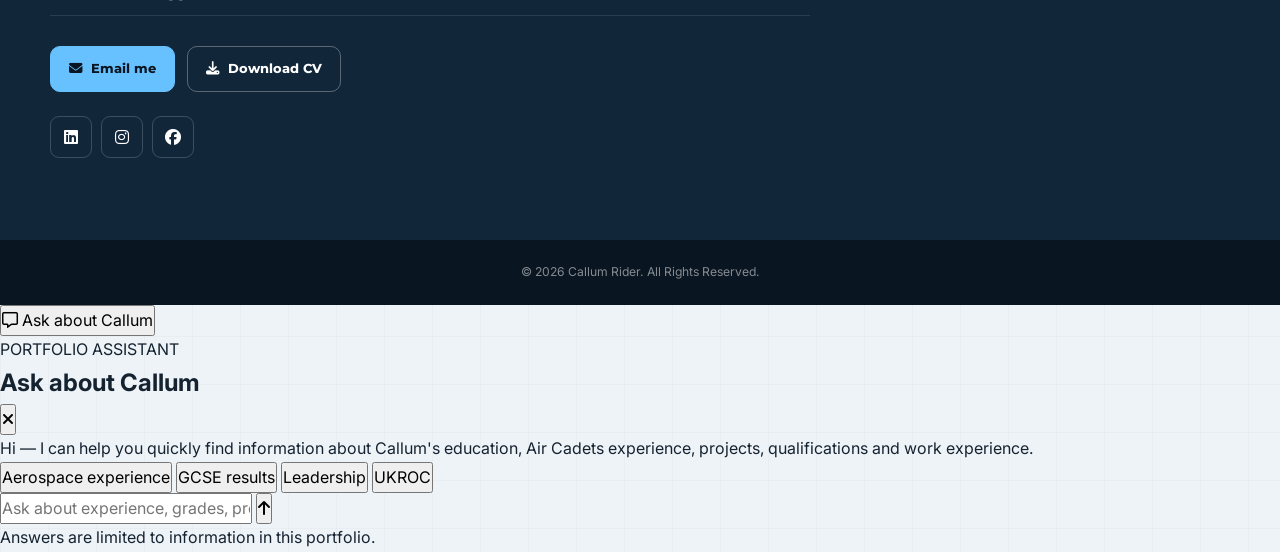
==== commit 0268695a: "Add files via upload" ====
--- a/index.html
+++ b/index.html
@@ -44,7 +44,7 @@
         rel="stylesheet"
         href="https://cdnjs.cloudflare.com/ajax/libs/font-awesome/6.5.2/css/all.min.css"
     >
-    <link href="./assets/style.css?v=32" rel="stylesheet">
+    <link href="./assets/style.css?v=33" rel="stylesheet">
 
     <!-- Google tag (gtag.js) -->
     <script async src="https://www.googletagmanager.com/gtag/js?id=G-YEVHTNDR7W"></script>
@@ -1110,7 +1110,95 @@
         <p>&copy; 2026 Callum Rider. All Rights Reserved.</p>
     </footer>
 
+
+    <!-- Portfolio question assistant -->
+    <button
+        class="portfolio-chat-launcher"
+        id="portfolio-chat-launcher"
+        type="button"
+        aria-haspopup="dialog"
+        aria-controls="portfolio-chat-panel"
+        aria-expanded="false"
+    >
+        <i class="fa-regular fa-message" aria-hidden="true"></i>
+        <span>Ask about Callum</span>
+    </button>
+
+    <section
+        class="portfolio-chat-panel"
+        id="portfolio-chat-panel"
+        role="dialog"
+        aria-modal="false"
+        aria-labelledby="portfolio-chat-title"
+        aria-hidden="true"
+    >
+        <header class="portfolio-chat-header">
+            <div>
+                <span class="portfolio-chat-kicker">PORTFOLIO ASSISTANT</span>
+                <h2 id="portfolio-chat-title">Ask about Callum</h2>
+            </div>
+
+            <button
+                class="portfolio-chat-close"
+                id="portfolio-chat-close"
+                type="button"
+                aria-label="Close question assistant"
+            >
+                <i class="fa-solid fa-xmark" aria-hidden="true"></i>
+            </button>
+        </header>
+
+        <div
+            class="portfolio-chat-messages"
+            id="portfolio-chat-messages"
+            aria-live="polite"
+            aria-label="Conversation"
+        >
+            <div class="portfolio-chat-message portfolio-chat-message-assistant">
+                <p>
+                    Hi — I can help you quickly find information about Callum's education,
+                    Air Cadets experience, projects, qualifications and work experience.
+                </p>
+            </div>
+        </div>
+
+        <div class="portfolio-chat-suggestions" id="portfolio-chat-suggestions" aria-label="Suggested questions">
+            <button type="button" data-chat-question="What aerospace experience does Callum have?">
+                Aerospace experience
+            </button>
+            <button type="button" data-chat-question="What GCSE results did Callum get?">
+                GCSE results
+            </button>
+            <button type="button" data-chat-question="Tell me about Callum's leadership experience.">
+                Leadership
+            </button>
+            <button type="button" data-chat-question="What did Callum achieve in UKROC?">
+                UKROC
+            </button>
+        </div>
+
+        <form class="portfolio-chat-form" id="portfolio-chat-form">
+            <label class="sr-only" for="portfolio-chat-input">Ask a question about Callum</label>
+            <input
+                id="portfolio-chat-input"
+                name="question"
+                type="text"
+                maxlength="300"
+                autocomplete="off"
+                placeholder="Ask about experience, grades, projects..."
+            >
+            <button type="submit" aria-label="Send question">
+                <i class="fa-solid fa-arrow-up" aria-hidden="true"></i>
+            </button>
+        </form>
+
+        <p class="portfolio-chat-note">
+            Answers are limited to information in this portfolio.
+        </p>
+    </section>
+
     <script src="./assets/script.js?v=31"></script>
+    <script src="./assets/chatbot.js?v=1"></script>
 
 
 </body>
--- a/assets/style.css
+++ b/assets/style.css
@@ -1836,49 +1836,59 @@
 
 
 /* ==================================================
-   GCSE QUALIFICATION — CV STYLE
+   GCSE QUALIFICATION — PROFESSIONAL BLUE
 ================================================== */
 
 .gcse-qualification {
-    margin: 32px 0 42px;
-    padding: 26px 0 4px;
-    border-top: 3px solid var(--navy-800);
-    border-bottom: 1px solid var(--line);
+    margin: 34px 0 44px;
+    padding: 28px 30px 24px;
+    color: #fff;
+    background: #12263a;
+    border-top: 4px solid #67c1ff;
+    border-radius: 10px;
+    box-shadow: 0 12px 28px rgba(18, 38, 58, 0.14);
 }
 
 .gcse-qualification-header {
     display: flex;
     align-items: flex-start;
     justify-content: space-between;
-    gap: 28px;
-    padding-bottom: 18px;
-    border-bottom: 1px solid var(--line);
+    gap: 30px;
+    padding-bottom: 20px;
+    border-bottom: 1px solid rgba(255, 255, 255, 0.18);
 }
 
 .gcse-qualification-type {
     display: block;
-    margin-bottom: 6px;
-    color: var(--blue-600);
-    font-family: "Montserrat", Arial, sans-serif;
-    font-size: 0.72rem;
+    margin-bottom: 7px;
+    color: #8fd2ff;
+    font-family: "Montserrat", Arial, sans-serif;
+    font-size: 0.69rem;
     font-weight: 800;
-    letter-spacing: 0.11em;
-    text-transform: uppercase;
+    letter-spacing: 0.14em;
 }
 
 .gcse-qualification h3 {
     margin: 0;
-    color: var(--navy-900);
-    font-family: "Montserrat", Arial, sans-serif;
-    font-size: clamp(1.35rem, 2vw, 1.65rem);
+    color: #fff;
+    font-family: "Montserrat", Arial, sans-serif;
+    font-size: clamp(1.45rem, 2vw, 1.75rem);
     font-weight: 750;
-    letter-spacing: -0.02em;
+    letter-spacing: -0.025em;
     text-transform: none;
+}
+
+.gcse-qualification-year {
+    margin: 5px 0 0;
+    color: rgba(255, 255, 255, 0.62);
+    font-size: 0.8rem;
+    font-weight: 600;
 }
 
 .gcse-qualification-summary {
     flex: 0 0 auto;
-    min-width: 122px;
+    min-width: 118px;
+    padding-top: 4px;
     text-align: right;
 }
 
@@ -1888,36 +1898,36 @@
 }
 
 .gcse-qualification-summary strong {
-    color: var(--navy-900);
-    font-family: "Montserrat", Arial, sans-serif;
-    font-size: 1.05rem;
+    color: #fff;
+    font-family: "Montserrat", Arial, sans-serif;
+    font-size: 1.08rem;
     font-weight: 800;
 }
 
 .gcse-qualification-summary span {
-    margin-top: 3px;
-    color: var(--ink-500);
+    margin-top: 4px;
+    color: #8fd2ff;
     font-size: 0.78rem;
-    font-weight: 600;
+    font-weight: 700;
 }
 
 .gcse-qualification-note {
-    margin: 17px 0 4px;
-    color: var(--ink-700);
-    font-size: 0.89rem;
-    line-height: 1.5;
+    margin: 18px 0 2px;
+    color: rgba(255, 255, 255, 0.72);
+    font-size: 0.88rem;
+    line-height: 1.6;
 }
 
 .gcse-qualification-note strong {
-    color: var(--navy-900);
+    color: #fff;
     font-weight: 750;
 }
 
 .gcse-grade-list {
     display: grid;
     grid-template-columns: repeat(2, minmax(0, 1fr));
-    column-gap: 42px;
-    margin: 14px 0 0;
+    column-gap: 44px;
+    margin: 17px 0 0;
 }
 
 .gcse-grade-row {
@@ -1927,7 +1937,7 @@
     gap: 18px;
     min-width: 0;
     padding: 11px 0;
-    border-top: 1px solid var(--line);
+    border-top: 1px solid rgba(255, 255, 255, 0.14);
 }
 
 .gcse-grade-row dt,
@@ -1937,34 +1947,39 @@
 
 .gcse-grade-row dt {
     min-width: 0;
-    color: var(--ink-700);
+    color: rgba(255, 255, 255, 0.76);
     font-size: 0.87rem;
     font-weight: 600;
 }
 
 .gcse-grade-row dd {
     min-width: 24px;
-    color: var(--navy-900);
-    font-family: "Montserrat", Arial, sans-serif;
-    font-size: 1rem;
+    color: #8fd2ff;
+    font-family: "Montserrat", Arial, sans-serif;
+    font-size: 1.02rem;
     font-weight: 800;
     text-align: right;
 }
 
-.gcse-grade-row-featured dt,
+.gcse-grade-row-featured {
+    border-top-color: rgba(143, 210, 255, 0.72);
+}
+
+.gcse-grade-row-featured dt {
+    color: #fff;
+    font-weight: 750;
+}
+
 .gcse-grade-row-featured dd {
-    color: var(--blue-700);
-    font-weight: 800;
-}
-
-.gcse-grade-row-featured {
-    border-top-color: rgba(103, 193, 255, 0.55);
+    color: #fff;
+    font-size: 1.12rem;
 }
 
 @media (max-width: 760px) {
     .gcse-qualification {
-        margin-top: 28px;
-        padding-top: 22px;
+        margin-top: 30px;
+        padding: 24px 22px 20px;
+        border-radius: 9px;
     }
 
     .gcse-qualification-header {
@@ -1984,6 +1999,8 @@
     }
 
     .gcse-qualification-summary {
+        min-width: 0;
+        padding-top: 0;
         text-align: left;
     }
 
@@ -1994,5 +2011,10 @@
 
     .gcse-qualification-summary span::before {
         content: " · ";
-    }
-}
+        color: rgba(255, 255, 255, 0.45);
+    }
+
+    .gcse-qualification-note {
+        margin-top: 15px;
+    }
+}
